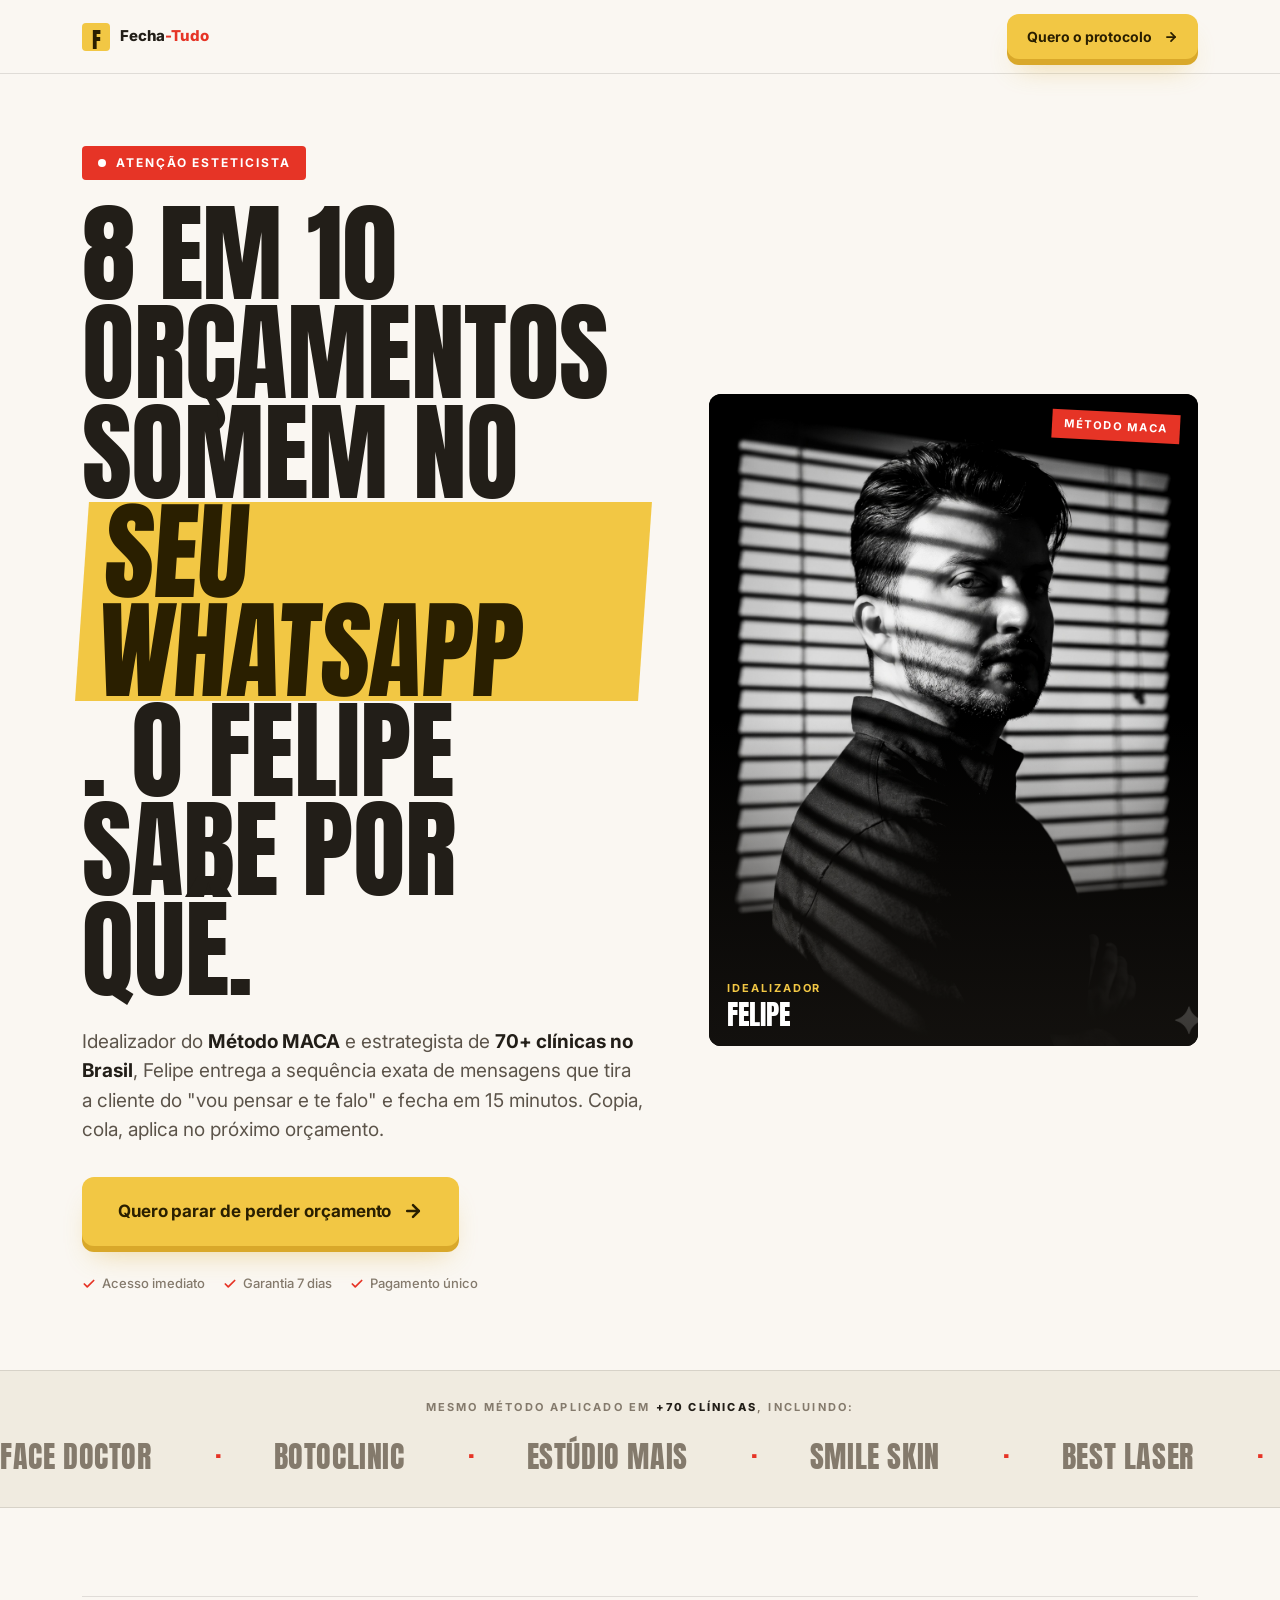
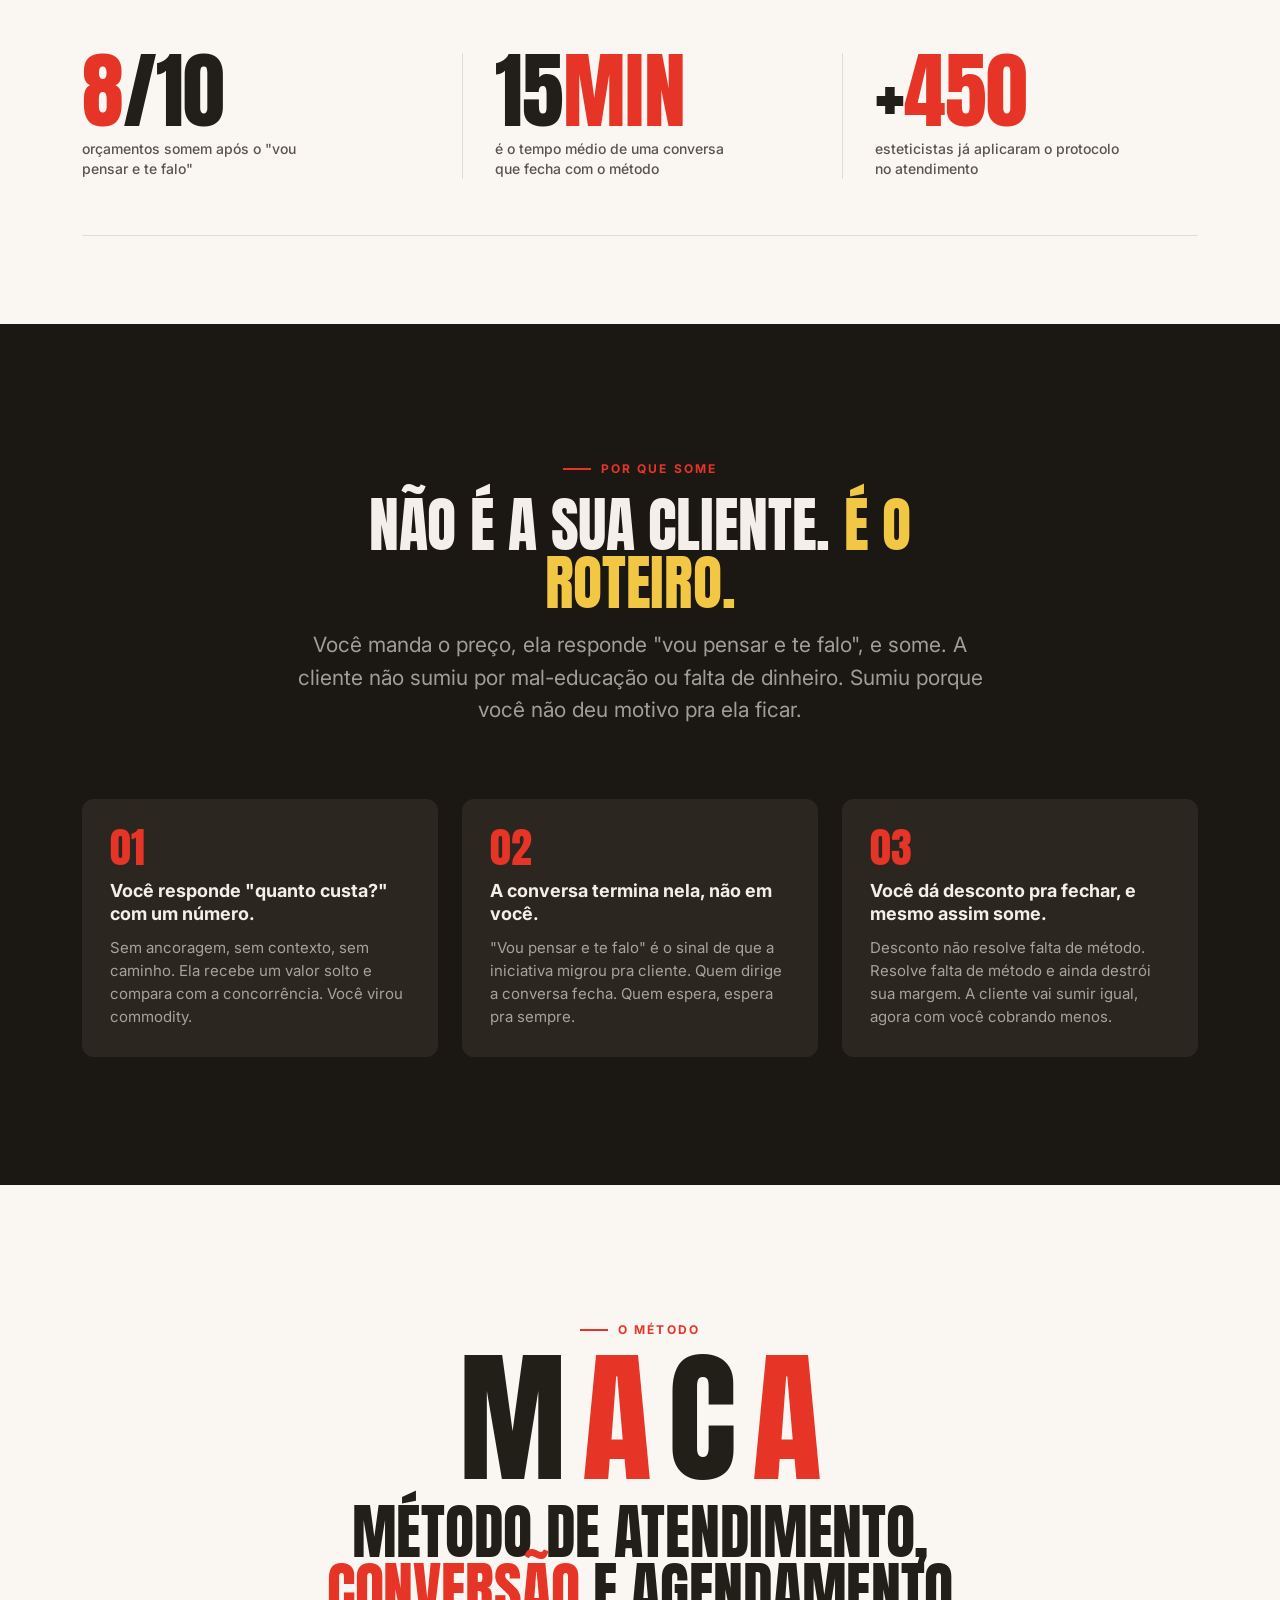
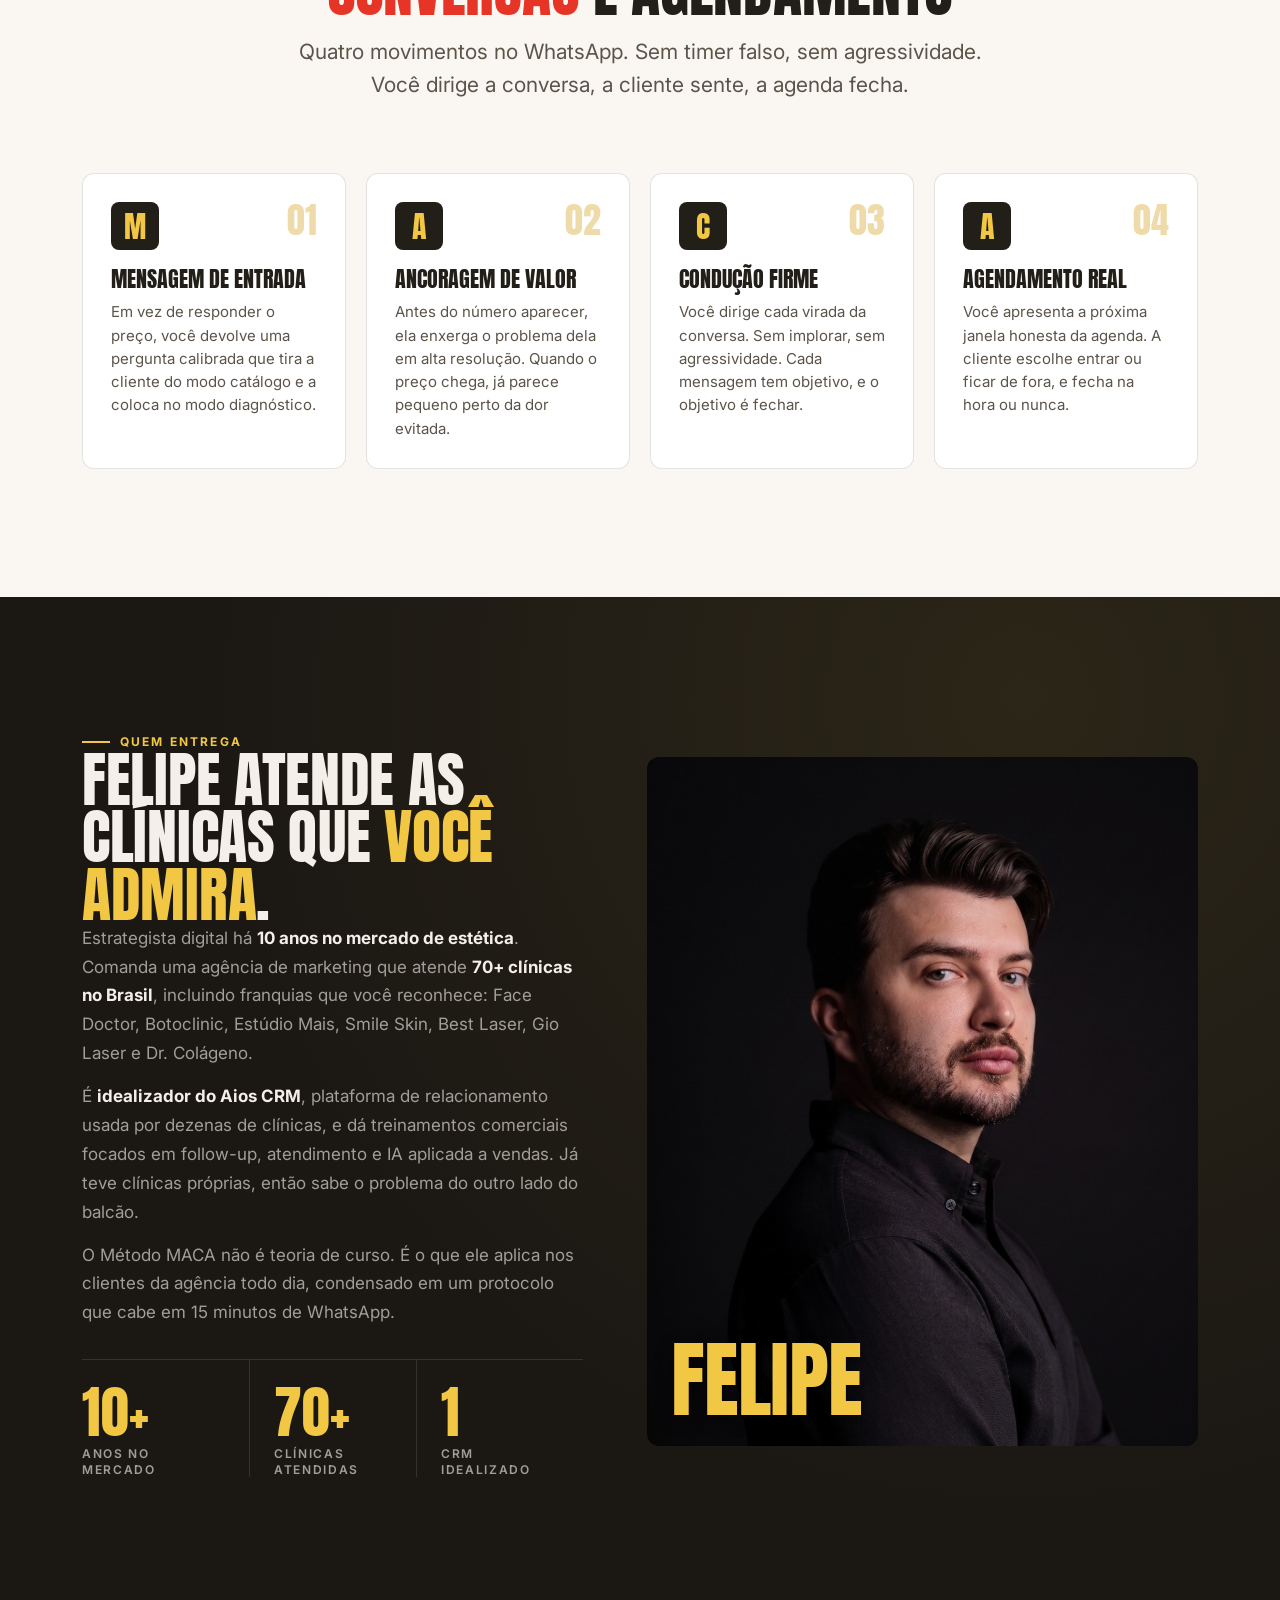
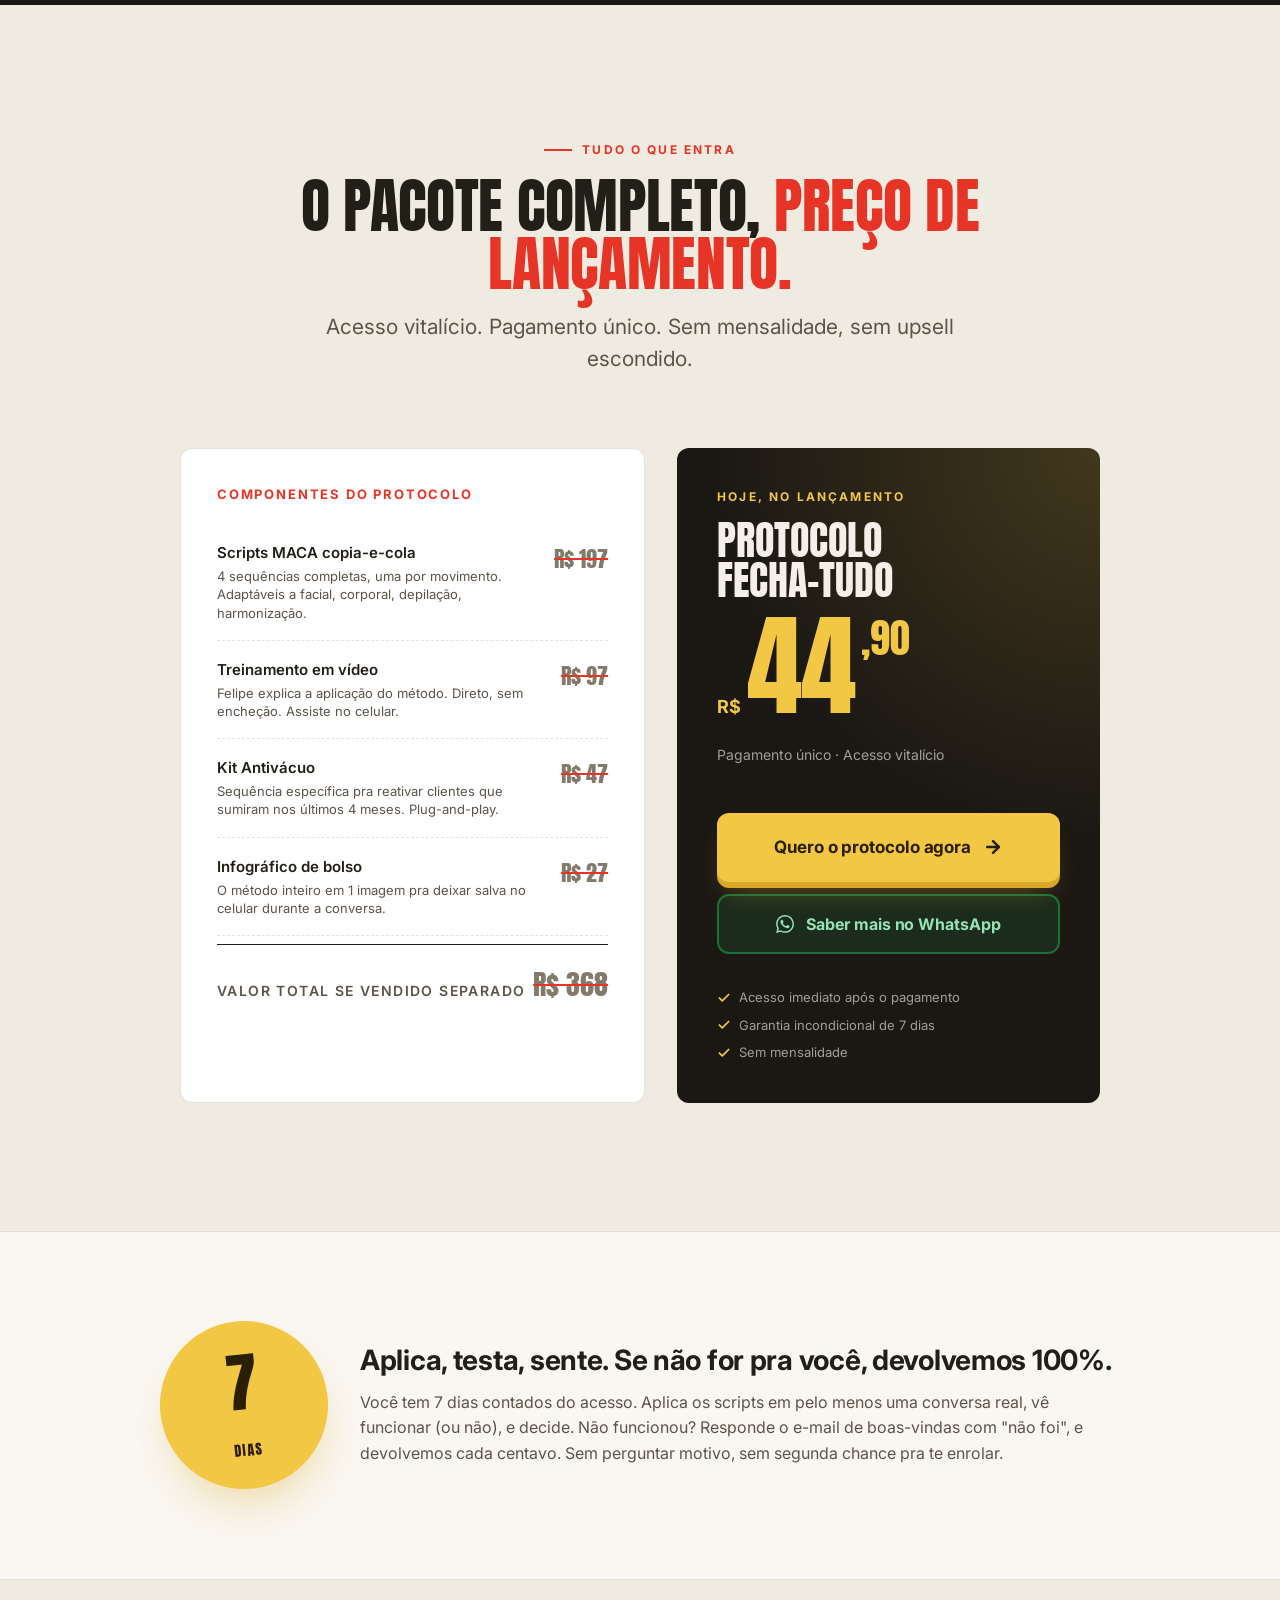
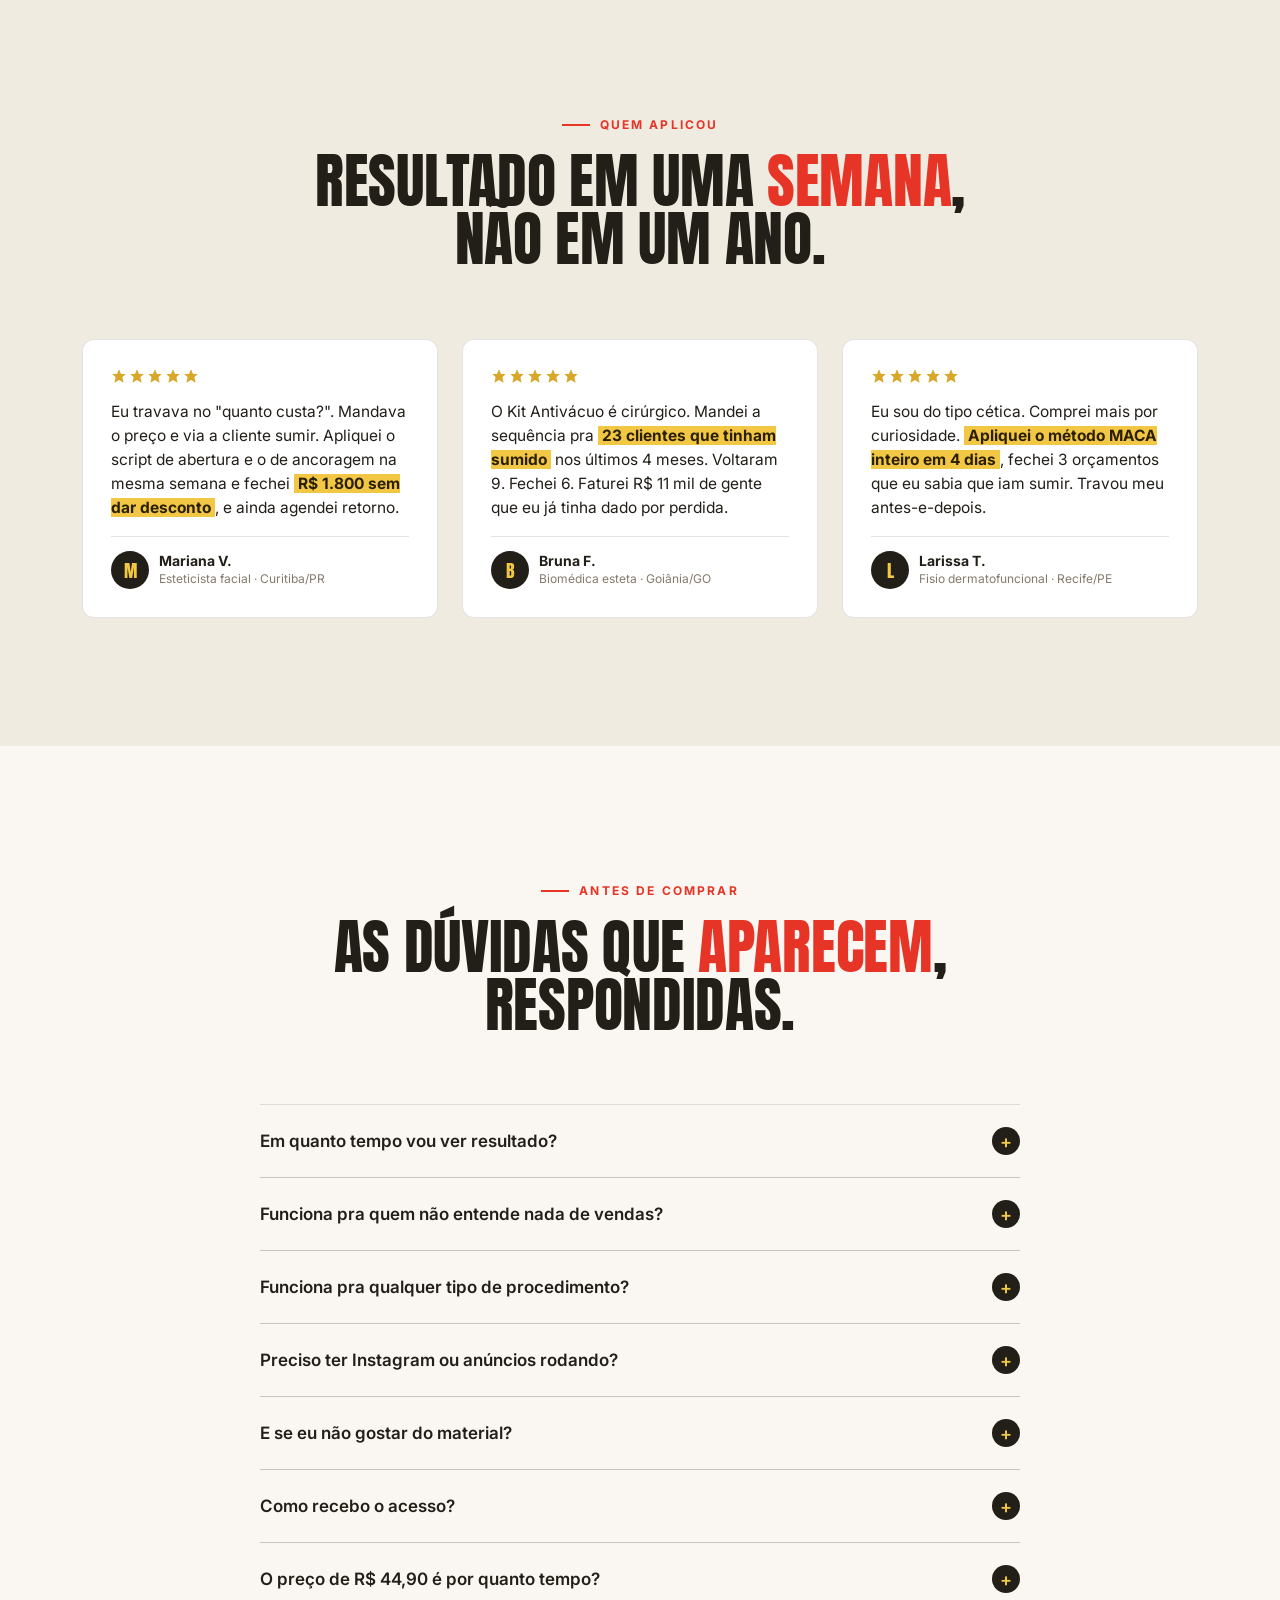
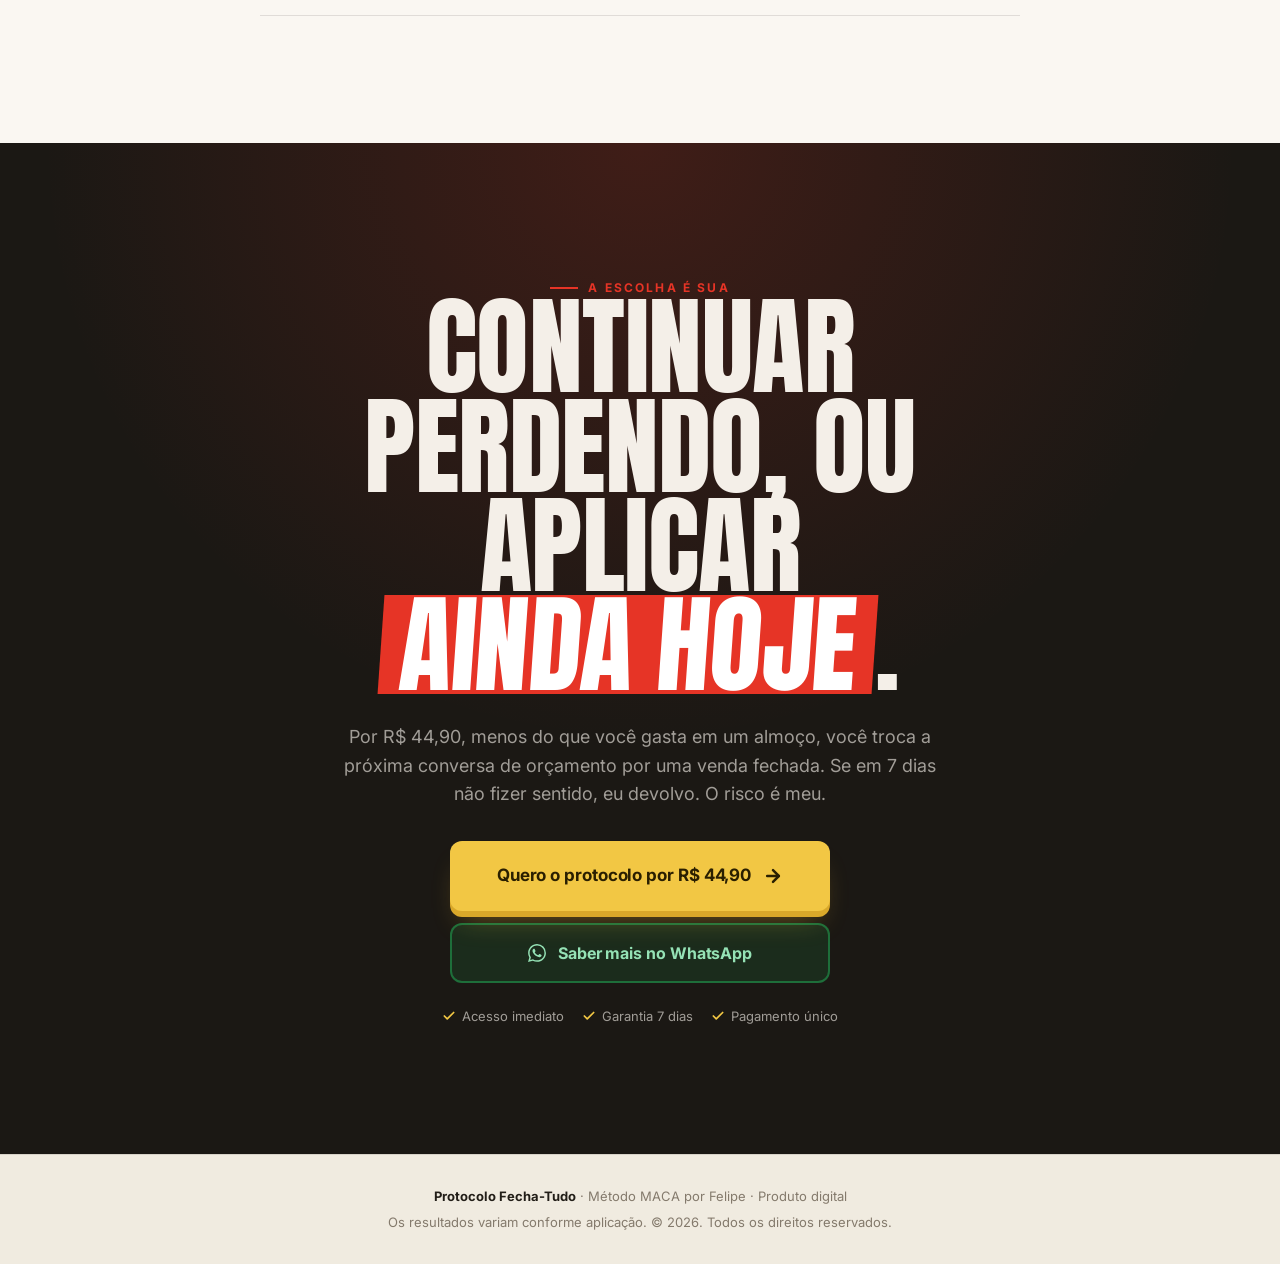
==== pagina1/index.html @ 82bb65a9 "Revert "feat: copy A1+B2 e rebranding refinador nas duas paginas" This reverts commit 95451ad16a04ca" ====
<!doctype html>
<html lang="pt-BR">
<head>
<meta charset="utf-8" />
<meta name="viewport" content="width=device-width, initial-scale=1, viewport-fit=cover" />
<meta name="theme-color" content="#1B1814" />
<title>Protocolo Fecha-Tudo, pare de perder 8 de cada 10 orçamentos no WhatsApp</title>
<meta name="description" content="O método MACA aplicado por Felipe em 70+ clínicas no Brasil. Script de 15 minutos para esteticistas que querem parar de perder orçamento no WhatsApp." />
<meta property="og:title" content="Protocolo Fecha-Tudo, método MACA pra esteticistas" />
<meta property="og:description" content="O script que 70+ clínicas já aplicam pra fechar orçamento no WhatsApp. Pagamento único." />
<meta property="og:type" content="product" />
<link rel="icon" href="data:image/svg+xml,%3Csvg xmlns='http://www.w3.org/2000/svg' viewBox='0 0 100 100'%3E%3Crect width='100' height='100' fill='%23F2C744'/%3E%3Ctext x='50' y='66' font-family='system-ui' font-size='62' font-weight='900' text-anchor='middle' fill='%23221E18'%3EF%3C/text%3E%3C/svg%3E" />

<link rel="preconnect" href="https://fonts.googleapis.com" />
<link rel="preconnect" href="https://fonts.gstatic.com" crossorigin />
<link rel="preload" as="style" href="https://fonts.googleapis.com/css2?family=Anton&family=Inter:wght@400;500;600;700;800&display=swap" />
<link rel="stylesheet" href="https://fonts.googleapis.com/css2?family=Anton&family=Inter:wght@400;500;600;700;800&display=swap" />

<style>
/* ============================================================
   PROTOCOLO FECHA-TUDO, PÁGINA A (Hotmart Cinematográfico)
   Light mode quente + amarelo CTA + alerta + dark blocks
   ============================================================ */

:root {
  --bg: #FAF7F2;
  --bg-alt: #F0EBE0;
  --ink: #221E18;
  --ink-soft: #5C544A;
  --ink-muted: #847A6C;
  --rule: rgba(34, 30, 24, 0.12);

  --alert: #E63426;
  --alert-deep: #A4231A;
  --alert-soft: #FBE5E1;

  --accent: #F2C744;
  --accent-deep: #D9A82A;
  --accent-ink: #2A1F00;

  --surface-dark: #1B1814;
  --surface-dark-soft: #2B2620;
  --surface-dark-ink: #F4EFE8;
  --surface-dark-mute: rgba(244, 239, 232, 0.62);

  --whatsapp: #128C7E;
  --whatsapp-bright: #25D366;

  --ease-out: cubic-bezier(0.23, 1, 0.32, 1);
  --ease-strong: cubic-bezier(0.77, 0, 0.175, 1);
  --ease-drawer: cubic-bezier(0.32, 0.72, 0, 1);

  --radius-sm: 6px;
  --radius-md: 12px;
  --radius-lg: 20px;

  --container: 1180px;
}

* { box-sizing: border-box; margin: 0; padding: 0; }
*::selection { background: var(--accent); color: var(--accent-ink); }

html { scroll-behavior: smooth; -webkit-text-size-adjust: 100%; }
body {
  background: var(--bg);
  color: var(--ink);
  font-family: 'Inter', system-ui, -apple-system, sans-serif;
  font-size: 17px;
  line-height: 1.5;
  font-weight: 400;
  -webkit-font-smoothing: antialiased;
  text-rendering: optimizeLegibility;
}

img, svg { display: block; max-width: 100%; }
a { color: inherit; text-decoration: none; }
button { font: inherit; color: inherit; cursor: pointer; }

:focus-visible {
  outline: 2px solid var(--accent-deep);
  outline-offset: 3px;
  border-radius: 2px;
}

.sr-only { position: absolute; width: 1px; height: 1px; padding: 0; margin: -1px; overflow: hidden; clip: rect(0,0,0,0); white-space: nowrap; border: 0; }
.skip-link { position: absolute; left: -9999px; top: 0; background: var(--accent); color: var(--accent-ink); padding: 12px 20px; z-index: 100; font-weight: 700; }
.skip-link:focus { left: 12px; top: 12px; }

.container {
  width: 100%;
  max-width: var(--container);
  margin-inline: auto;
  padding-inline: clamp(20px, 4vw, 32px);
}

/* ============== TYPOGRAPHY ============== */

.display, h1.hero__head {
  font-family: 'Anton', 'Bebas Neue', sans-serif;
  font-weight: 400;
  text-transform: uppercase;
  letter-spacing: -0.005em;
  line-height: 0.92;
  font-size: clamp(48px, 9vw, 108px);
}

.display em, h1.hero__head em {
  font-style: normal;
  background: var(--accent);
  color: var(--accent-ink);
  padding: 0 0.18em;
  display: inline-block;
  transform: skewX(-4deg);
}

.h2 {
  font-family: 'Anton', sans-serif;
  font-weight: 400;
  text-transform: uppercase;
  letter-spacing: -0.005em;
  line-height: 0.96;
  font-size: clamp(32px, 5.2vw, 60px);
}

.h2 em {
  font-style: normal;
  color: var(--alert);
}

.h3 {
  font-family: 'Inter', sans-serif;
  font-weight: 700;
  letter-spacing: -0.01em;
  line-height: 1.2;
  font-size: clamp(22px, 2.4vw, 28px);
}

.eyebrow {
  display: inline-flex;
  align-items: center;
  gap: 10px;
  font-family: 'Inter', sans-serif;
  font-weight: 700;
  font-size: 12px;
  letter-spacing: 0.18em;
  text-transform: uppercase;
  color: var(--alert);
}

.eyebrow::before {
  content: "";
  width: 28px;
  height: 2px;
  background: var(--alert);
}

.lede {
  font-size: clamp(17px, 2vw, 21px);
  line-height: 1.55;
  color: var(--ink-soft);
  max-width: 60ch;
}

/* ============== BUTTON SYSTEM ============== */

.btn {
  display: inline-flex;
  align-items: center;
  justify-content: center;
  gap: 12px;
  padding: 18px 28px;
  border-radius: var(--radius-md);
  font-family: 'Inter', sans-serif;
  font-weight: 700;
  font-size: 16px;
  letter-spacing: -0.005em;
  text-align: center;
  border: 0;
  cursor: pointer;
  transition: transform 200ms var(--ease-out), background 200ms var(--ease-out), box-shadow 200ms var(--ease-out), color 200ms var(--ease-out);
  position: relative;
  white-space: nowrap;
}

.btn--xl { padding: 22px 36px; font-size: 17px; }

.btn--primary {
  background: var(--accent);
  color: var(--accent-ink);
  box-shadow: 0 6px 0 0 var(--accent-deep), 0 18px 28px -12px rgba(217, 168, 42, 0.45);
}
.btn--primary:hover {
  background: #FFD555;
  transform: translateY(-2px);
  box-shadow: 0 8px 0 0 var(--accent-deep), 0 22px 32px -12px rgba(217, 168, 42, 0.55);
}
.btn--primary:active {
  transform: translateY(2px) scale(0.98);
  box-shadow: 0 2px 0 0 var(--accent-deep);
}

.btn--outline {
  background: transparent;
  color: var(--ink);
  box-shadow: inset 0 0 0 2px var(--ink);
}
.btn--outline:hover { background: var(--ink); color: var(--bg); }
.btn--outline:active { transform: scale(0.98); }

.btn--whatsapp {
  background: transparent;
  color: var(--whatsapp);
  box-shadow: inset 0 0 0 2px rgba(18, 140, 126, 0.4);
}
.btn--whatsapp:hover {
  background: var(--whatsapp-bright);
  color: #FFF;
  box-shadow: inset 0 0 0 2px var(--whatsapp-bright), 0 12px 24px -10px rgba(37, 211, 102, 0.5);
  transform: translateY(-2px);
}
.btn--whatsapp:active { transform: scale(0.98); }

.btn__arrow { transition: transform 200ms var(--ease-out); }
.btn:hover .btn__arrow { transform: translateX(4px); }

/* ============== TOPBAR ============== */

.topbar {
  position: sticky;
  top: 0;
  z-index: 50;
  background: rgba(250, 247, 242, 0.92);
  backdrop-filter: saturate(160%) blur(8px);
  -webkit-backdrop-filter: saturate(160%) blur(8px);
  border-bottom: 1px solid var(--rule);
}
.topbar__row {
  display: flex;
  align-items: center;
  justify-content: space-between;
  padding-block: 14px;
}
.brand {
  display: inline-flex;
  align-items: center;
  gap: 10px;
  font-family: 'Inter', sans-serif;
  font-weight: 800;
  font-size: 15px;
  letter-spacing: -0.01em;
  color: var(--ink);
}
.brand__mark {
  width: 28px;
  height: 28px;
  background: var(--accent);
  color: var(--accent-ink);
  font-family: 'Anton', sans-serif;
  font-weight: 400;
  display: grid;
  place-items: center;
  font-size: 22px;
  border-radius: 4px;
}
.brand em { font-style: normal; color: var(--alert); }

.topbar .btn { padding: 12px 20px; font-size: 14px; }

/* ============== HERO ============== */

.hero {
  padding-top: clamp(40px, 6vw, 72px);
  padding-bottom: clamp(48px, 6vw, 88px);
  position: relative;
  overflow: hidden;
}
.hero__alert {
  display: inline-flex;
  align-items: center;
  gap: 10px;
  background: var(--alert);
  color: #FFF;
  padding: 8px 16px;
  font-family: 'Inter', sans-serif;
  font-weight: 700;
  font-size: 12px;
  letter-spacing: 0.16em;
  text-transform: uppercase;
  border-radius: 4px;
  margin-bottom: 24px;
  animation: pulse-alert 2200ms var(--ease-out) infinite;
}
.hero__alert::before {
  content: "";
  width: 8px;
  height: 8px;
  background: #FFF;
  border-radius: 999px;
  animation: pulse-dot 1200ms ease-in-out infinite;
}
@keyframes pulse-alert {
  0%, 100% { box-shadow: 0 0 0 0 rgba(230, 52, 38, 0.4); }
  50% { box-shadow: 0 0 0 8px rgba(230, 52, 38, 0); }
}
@keyframes pulse-dot {
  0%, 100% { opacity: 1; }
  50% { opacity: 0.4; }
}

.hero__grid {
  display: grid;
  grid-template-columns: 1fr;
  gap: clamp(40px, 5vw, 64px);
  align-items: center;
}
@media (min-width: 940px) {
  .hero__grid { grid-template-columns: 1.15fr 1fr; }
}

.hero__head { margin-bottom: 28px; }
.hero__sub {
  font-size: clamp(17px, 1.6vw, 19px);
  line-height: 1.55;
  color: var(--ink-soft);
  max-width: 56ch;
  margin-bottom: 32px;
}
.hero__sub strong { color: var(--ink); font-weight: 700; }

.hero__cta-row {
  display: flex;
  flex-wrap: wrap;
  gap: 14px;
  align-items: center;
  margin-bottom: 28px;
}

.hero__assurances {
  display: flex;
  flex-wrap: wrap;
  gap: 18px;
  font-size: 13px;
  color: var(--ink-muted);
  font-weight: 500;
}
.hero__assurances span {
  display: inline-flex;
  align-items: center;
  gap: 6px;
}
.hero__assurances svg { color: var(--alert); }

/* Hero photo */
.hero__media {
  position: relative;
  aspect-ratio: 3 / 4;
  background: var(--surface-dark);
  border-radius: var(--radius-md);
  overflow: hidden;
  isolation: isolate;
}
.hero__photo {
  width: 100%;
  height: 100%;
  object-fit: cover;
  filter: contrast(1.05) brightness(0.95);
  transform: scale(1.02);
  transition: transform 800ms var(--ease-out);
}
.hero__media:hover .hero__photo { transform: scale(1.05); }
.hero__photo-overlay {
  position: absolute;
  inset: 0;
  background: linear-gradient(180deg, rgba(27, 24, 20, 0) 50%, rgba(27, 24, 20, 0.7) 100%);
  pointer-events: none;
}
.hero__photo-tag {
  position: absolute;
  bottom: 18px;
  left: 18px;
  right: 18px;
  display: flex;
  flex-direction: column;
  gap: 4px;
  z-index: 2;
}
.hero__photo-tag-name {
  font-family: 'Anton', sans-serif;
  text-transform: uppercase;
  font-size: clamp(22px, 3vw, 28px);
  color: #FFF;
  letter-spacing: -0.005em;
  line-height: 1;
}
.hero__photo-tag-role {
  font-family: 'Inter', sans-serif;
  font-weight: 700;
  font-size: 11px;
  letter-spacing: 0.18em;
  text-transform: uppercase;
  color: var(--accent);
}
.hero__photo-stamp {
  position: absolute;
  top: 18px;
  right: 18px;
  background: var(--alert);
  color: #FFF;
  padding: 6px 12px;
  font-family: 'Inter', sans-serif;
  font-weight: 700;
  font-size: 11px;
  letter-spacing: 0.16em;
  text-transform: uppercase;
  z-index: 2;
  transform: rotate(3deg);
  box-shadow: 0 8px 24px rgba(0, 0, 0, 0.35);
}

/* ============== LOGO BAR FRANQUIAS ============== */

.franchises {
  background: var(--bg-alt);
  border-block: 1px solid var(--rule);
  padding-block: 28px;
  overflow: hidden;
}
.franchises__head {
  text-align: center;
  font-family: 'Inter', sans-serif;
  font-weight: 700;
  font-size: 11px;
  letter-spacing: 0.2em;
  text-transform: uppercase;
  color: var(--ink-muted);
  margin-bottom: 18px;
}
.franchises__head strong { color: var(--ink); font-weight: 800; }
.franchises__track {
  display: flex;
  gap: clamp(28px, 4vw, 64px);
  align-items: center;
  white-space: nowrap;
  animation: marquee 32s linear infinite;
}
.franchises__track:hover { animation-play-state: paused; }
.franchises__item {
  font-family: 'Anton', 'Bebas Neue', sans-serif;
  font-weight: 400;
  font-size: clamp(20px, 2.6vw, 30px);
  letter-spacing: 0.02em;
  color: var(--ink-muted);
  text-transform: uppercase;
  display: inline-flex;
  align-items: center;
  gap: 12px;
  flex-shrink: 0;
}
.franchises__item::after {
  content: "·";
  color: var(--alert);
  font-size: 28px;
  margin-left: clamp(28px, 4vw, 64px);
}
.franchises__item:last-child::after { content: none; }
@keyframes marquee {
  from { transform: translateX(0); }
  to { transform: translateX(-50%); }
}

/* ============== STATS ============== */

.stats {
  padding-block: clamp(56px, 7vw, 88px);
}
.stats__row {
  display: grid;
  grid-template-columns: 1fr;
  gap: 24px;
  border-top: 1px solid var(--rule);
  border-bottom: 1px solid var(--rule);
  padding-block: clamp(40px, 5vw, 56px);
}
@media (min-width: 700px) {
  .stats__row { grid-template-columns: repeat(3, 1fr); }
  .stats__row > * + * { border-left: 1px solid var(--rule); padding-left: 32px; }
}
.stat__num {
  font-family: 'Anton', sans-serif;
  font-size: clamp(48px, 8vw, 84px);
  line-height: 0.9;
  color: var(--ink);
  letter-spacing: -0.01em;
  text-transform: uppercase;
  margin-bottom: 10px;
}
.stat__num em {
  font-style: normal;
  color: var(--alert);
}
.stat__lbl {
  font-size: 14px;
  color: var(--ink-soft);
  line-height: 1.45;
  max-width: 28ch;
  font-weight: 500;
}

/* ============== SECTION SHARED ============== */

.section { padding-block: clamp(72px, 10vw, 132px); position: relative; }
.section--alt { background: var(--bg-alt); }
.section--dark { background: var(--surface-dark); color: var(--surface-dark-ink); }
.section--dark .eyebrow { color: var(--accent); }
.section--dark .eyebrow::before { background: var(--accent); }

.section__head {
  max-width: 720px;
  margin-bottom: clamp(48px, 6vw, 72px);
}
.section__head--center { margin-inline: auto; text-align: center; }
.section__head--center .eyebrow { justify-content: center; }
.section__head--center .lede { margin-inline: auto; }

.section__head .eyebrow { margin-bottom: 18px; }
.section__head .h2 { margin-bottom: 18px; }

/* ============== PROBLEMA ============== */

.problema {
  background: var(--surface-dark);
  color: var(--surface-dark-ink);
}
.problema .h2 { color: var(--surface-dark-ink); }
.problema .h2 em { color: var(--accent); }
.problema .lede { color: var(--surface-dark-mute); max-width: 64ch; }
.problema .eyebrow { color: var(--alert); }

.problema__grid {
  display: grid;
  grid-template-columns: 1fr;
  gap: 24px;
  margin-top: clamp(40px, 5vw, 56px);
}
@media (min-width: 800px) {
  .problema__grid { grid-template-columns: repeat(3, 1fr); }
}
.problema__item {
  padding: 28px;
  background: var(--surface-dark-soft);
  border-radius: var(--radius-md);
  display: flex;
  flex-direction: column;
  gap: 10px;
}
.problema__item-num {
  font-family: 'Anton', sans-serif;
  font-size: 42px;
  line-height: 1;
  color: var(--alert);
}
.problema__item-head {
  font-weight: 700;
  font-size: 18px;
  color: var(--surface-dark-ink);
  line-height: 1.3;
}
.problema__item-body {
  font-size: 15px;
  line-height: 1.55;
  color: var(--surface-dark-mute);
}

/* ============== METODO MACA ============== */

.maca {
  background: var(--bg);
  position: relative;
}
.maca__letters {
  display: flex;
  justify-content: center;
  gap: clamp(8px, 1.5vw, 16px);
  margin-bottom: 24px;
}
.maca__letters span {
  font-family: 'Anton', sans-serif;
  font-size: clamp(64px, 12vw, 144px);
  line-height: 0.85;
  color: var(--ink);
  text-transform: uppercase;
  display: inline-block;
}
.maca__letters span:nth-child(2) { color: var(--alert); }
.maca__letters span:nth-child(4) { color: var(--alert); }

.maca__steps {
  display: grid;
  grid-template-columns: 1fr;
  gap: 20px;
  margin-top: clamp(48px, 6vw, 64px);
  counter-reset: maca;
}
@media (min-width: 700px) { .maca__steps { grid-template-columns: 1fr 1fr; } }
@media (min-width: 1000px) { .maca__steps { grid-template-columns: repeat(4, 1fr); } }

.maca__step {
  counter-increment: maca;
  background: #FFF;
  border: 1px solid var(--rule);
  padding: 28px;
  border-radius: var(--radius-md);
  position: relative;
  transition: transform 280ms var(--ease-out), border-color 280ms var(--ease-out), box-shadow 280ms var(--ease-out);
}
.maca__step:hover {
  transform: translateY(-4px);
  border-color: var(--ink);
  box-shadow: 0 24px 48px -24px rgba(34, 30, 24, 0.18);
}
.maca__step::before {
  content: "0" counter(maca);
  position: absolute;
  top: 28px;
  right: 28px;
  font-family: 'Anton', sans-serif;
  font-size: 36px;
  line-height: 1;
  color: var(--accent-deep);
  opacity: 0.4;
}
.maca__step-letter {
  display: inline-grid;
  place-items: center;
  width: 48px;
  height: 48px;
  background: var(--ink);
  color: var(--accent);
  font-family: 'Anton', sans-serif;
  font-size: 30px;
  text-transform: uppercase;
  border-radius: 8px;
  margin-bottom: 18px;
}
.maca__step-name {
  font-family: 'Anton', sans-serif;
  font-size: 22px;
  line-height: 1;
  text-transform: uppercase;
  color: var(--ink);
  margin-bottom: 10px;
}
.maca__step-body {
  font-size: 15px;
  line-height: 1.55;
  color: var(--ink-soft);
}

/* ============== AUTORIDADE FELIPE ============== */

.felipe {
  background: var(--surface-dark);
  color: var(--surface-dark-ink);
  position: relative;
  overflow: hidden;
}
.felipe::before {
  content: "";
  position: absolute;
  inset: 0;
  background: radial-gradient(circle at 80% 10%, rgba(242, 199, 68, 0.08) 0%, transparent 60%);
  pointer-events: none;
}
.felipe__grid {
  display: grid;
  grid-template-columns: 1fr;
  gap: clamp(40px, 5vw, 64px);
  align-items: center;
  position: relative;
}
@media (min-width: 940px) {
  .felipe__grid { grid-template-columns: 1fr 1.1fr; }
}
.felipe .h2 { color: var(--surface-dark-ink); }
.felipe .h2 em { color: var(--accent); }
.felipe .eyebrow { color: var(--accent); }
.felipe .eyebrow::before { background: var(--accent); }

.felipe__bio {
  font-size: 17px;
  line-height: 1.7;
  color: var(--surface-dark-mute);
  max-width: 56ch;
}
.felipe__bio strong { color: var(--surface-dark-ink); font-weight: 700; }
.felipe__bio + .felipe__bio { margin-top: 14px; }

.felipe__stats {
  display: grid;
  grid-template-columns: repeat(3, 1fr);
  gap: 0;
  margin-top: 32px;
  border-top: 1px solid rgba(244, 239, 232, 0.12);
}
.felipe__stat {
  padding: 24px 16px 0 0;
}
.felipe__stat + .felipe__stat { border-left: 1px solid rgba(244, 239, 232, 0.12); padding-left: 24px; }
.felipe__stat-num {
  font-family: 'Anton', sans-serif;
  font-size: clamp(36px, 5vw, 56px);
  line-height: 1;
  color: var(--accent);
  margin-bottom: 6px;
}
.felipe__stat-lbl {
  font-size: 12px;
  letter-spacing: 0.14em;
  text-transform: uppercase;
  color: var(--surface-dark-mute);
  font-weight: 600;
  line-height: 1.3;
}

.felipe__media {
  position: relative;
  aspect-ratio: 4 / 5;
  border-radius: var(--radius-md);
  overflow: hidden;
}
.felipe__media img {
  width: 100%;
  height: 100%;
  object-fit: cover;
  object-position: center 30%;
}
.felipe__media::after {
  content: "FELIPE";
  position: absolute;
  bottom: 24px;
  left: 24px;
  font-family: 'Anton', sans-serif;
  font-size: clamp(48px, 7vw, 84px);
  text-transform: uppercase;
  color: var(--accent);
  line-height: 1;
  letter-spacing: -0.01em;
  text-shadow: 0 4px 16px rgba(0,0,0,0.5);
}

/* ============== OFERTA STACK ============== */

.oferta { background: var(--bg-alt); }

.stack {
  display: grid;
  grid-template-columns: 1fr;
  gap: 32px;
  max-width: 920px;
  margin-inline: auto;
}
@media (min-width: 880px) { .stack { grid-template-columns: 1.1fr 1fr; align-items: stretch; } }

.stack__items {
  background: #FFF;
  border-radius: var(--radius-md);
  padding: clamp(24px, 3vw, 36px);
  border: 1px solid var(--rule);
}
.stack__items-head {
  font-family: 'Inter', sans-serif;
  font-weight: 700;
  font-size: 13px;
  letter-spacing: 0.14em;
  text-transform: uppercase;
  color: var(--alert);
  margin-bottom: 20px;
}
.stack__row {
  display: grid;
  grid-template-columns: 1fr auto;
  gap: 16px;
  padding-block: 18px;
  border-bottom: 1px dashed var(--rule);
}
.stack__row:last-of-type { border-bottom: 0; }
.stack__row-name {
  font-weight: 600;
  font-size: 15px;
  line-height: 1.4;
  color: var(--ink);
}
.stack__row-name span {
  display: block;
  font-size: 13px;
  color: var(--ink-soft);
  font-weight: 400;
  margin-top: 4px;
}
.stack__row-price {
  font-family: 'Anton', sans-serif;
  font-size: 22px;
  color: var(--ink-muted);
  text-decoration: line-through;
  text-decoration-color: var(--alert);
  text-decoration-thickness: 2px;
  align-self: start;
}
.stack__sum {
  display: flex;
  justify-content: space-between;
  align-items: baseline;
  padding-top: 18px;
  margin-top: 8px;
  border-top: 1px solid var(--ink);
  font-family: 'Inter', sans-serif;
}
.stack__sum-lbl { font-weight: 600; font-size: 14px; color: var(--ink-soft); text-transform: uppercase; letter-spacing: 0.1em; }
.stack__sum-val { font-family: 'Anton', sans-serif; font-size: 28px; color: var(--ink-muted); text-decoration: line-through; text-decoration-color: var(--alert); text-decoration-thickness: 2px; }

.stack__cta {
  background: var(--surface-dark);
  color: var(--surface-dark-ink);
  border-radius: var(--radius-md);
  padding: clamp(28px, 3.5vw, 40px);
  display: flex;
  flex-direction: column;
  justify-content: space-between;
  gap: 24px;
  position: relative;
  overflow: hidden;
}
.stack__cta::before {
  content: "";
  position: absolute;
  inset: 0;
  background: radial-gradient(circle at 100% 0%, rgba(242, 199, 68, 0.18) 0%, transparent 50%);
  pointer-events: none;
}
.stack__cta-head {
  position: relative;
  font-family: 'Inter', sans-serif;
  font-weight: 700;
  font-size: 12px;
  letter-spacing: 0.18em;
  text-transform: uppercase;
  color: var(--accent);
  margin-bottom: 14px;
}
.stack__cta-name {
  position: relative;
  font-family: 'Anton', sans-serif;
  font-size: clamp(28px, 3.6vw, 40px);
  line-height: 1;
  text-transform: uppercase;
  margin-bottom: 18px;
}
.stack__cta-price {
  position: relative;
  display: flex;
  align-items: baseline;
  gap: 6px;
  margin-bottom: 24px;
}
.stack__cta-price-currency { font-family: 'Inter', sans-serif; font-weight: 700; font-size: 18px; color: var(--accent); }
.stack__cta-price-num {
  font-family: 'Anton', sans-serif;
  font-size: clamp(72px, 10vw, 112px);
  line-height: 0.85;
  color: var(--accent);
  letter-spacing: -0.01em;
}
.stack__cta-price-cents { font-family: 'Anton', sans-serif; font-size: clamp(28px, 4vw, 40px); color: var(--accent); align-self: flex-start; line-height: 1; }
.stack__cta-pay { position: relative; font-size: 14px; color: var(--surface-dark-mute); margin-bottom: 24px; }
.stack__cta-buttons { position: relative; display: flex; flex-direction: column; gap: 12px; }
.stack__cta .btn--whatsapp {
  background: rgba(37, 211, 102, 0.1);
  color: #95E2B5;
  box-shadow: inset 0 0 0 2px rgba(37, 211, 102, 0.4);
}
.stack__cta .btn--whatsapp:hover {
  background: var(--whatsapp-bright);
  color: #FFF;
  box-shadow: inset 0 0 0 2px var(--whatsapp-bright), 0 12px 24px -10px rgba(37, 211, 102, 0.5);
}
.stack__cta-assurances {
  position: relative;
  display: flex;
  flex-direction: column;
  gap: 8px;
  font-size: 13px;
  color: var(--surface-dark-mute);
  margin-top: 10px;
}
.stack__cta-assurances span { display: inline-flex; align-items: center; gap: 8px; }
.stack__cta-assurances svg { color: var(--accent); }

/* ============== GARANTIA ============== */

.garantia {
  background: var(--bg);
  border-block: 1px solid var(--rule);
  padding-block: clamp(56px, 7vw, 96px);
}
.garantia__inner {
  display: grid;
  grid-template-columns: 1fr;
  gap: 32px;
  align-items: center;
  max-width: 960px;
  margin-inline: auto;
}
@media (min-width: 740px) { .garantia__inner { grid-template-columns: auto 1fr; } }
.garantia__seal {
  width: clamp(120px, 16vw, 168px);
  height: clamp(120px, 16vw, 168px);
  background: var(--accent);
  color: var(--accent-ink);
  border-radius: 999px;
  display: grid;
  place-items: center;
  text-align: center;
  font-family: 'Anton', sans-serif;
  text-transform: uppercase;
  line-height: 0.95;
  padding: 16px;
  position: relative;
  transform: rotate(-6deg);
  box-shadow: 0 24px 48px -16px rgba(217, 168, 42, 0.45);
}
.garantia__seal-num { font-size: clamp(44px, 6vw, 64px); }
.garantia__seal-lbl { font-size: 14px; letter-spacing: 0.1em; }
.garantia .h3 { margin-bottom: 12px; }
.garantia p { font-size: 16px; line-height: 1.6; color: var(--ink-soft); }

/* ============== DEPOIMENTOS ============== */

.depo { background: var(--bg-alt); }
.depo__grid {
  display: grid;
  grid-template-columns: 1fr;
  gap: 24px;
  margin-top: clamp(40px, 5vw, 56px);
}
@media (min-width: 800px) { .depo__grid { grid-template-columns: repeat(3, 1fr); } }
.depo__card {
  background: #FFF;
  padding: 28px;
  border-radius: var(--radius-md);
  border: 1px solid var(--rule);
  display: flex;
  flex-direction: column;
  gap: 16px;
}
.depo__stars {
  display: flex;
  gap: 2px;
  color: var(--accent-deep);
}
.depo__text {
  font-size: 15.5px;
  line-height: 1.55;
  color: var(--ink);
  flex: 1;
}
.depo__text strong { background: var(--accent); color: var(--accent-ink); padding: 0 4px; font-weight: 700; }
.depo__sig {
  display: flex;
  align-items: center;
  gap: 10px;
  padding-top: 14px;
  border-top: 1px solid var(--rule);
}
.depo__sig-avatar {
  width: 38px;
  height: 38px;
  background: var(--ink);
  color: var(--accent);
  border-radius: 999px;
  display: grid;
  place-items: center;
  font-family: 'Anton', sans-serif;
  font-size: 18px;
}
.depo__sig-name { font-weight: 700; font-size: 14px; color: var(--ink); line-height: 1.2; }
.depo__sig-role { font-size: 12px; color: var(--ink-muted); }

/* ============== FAQ ============== */

.faq__list {
  max-width: 760px;
  margin-inline: auto;
  margin-top: clamp(40px, 5vw, 56px);
}
.faq__item {
  border-block: 1px solid var(--rule);
  margin-block: -1px;
}
.faq__q {
  width: 100%;
  display: flex;
  justify-content: space-between;
  align-items: center;
  gap: 16px;
  background: transparent;
  border: 0;
  padding: 22px 0;
  text-align: left;
  font-family: 'Inter', sans-serif;
  font-weight: 600;
  font-size: 17px;
  color: var(--ink);
}
.faq__q:hover { color: var(--alert); }
.faq__sign {
  flex-shrink: 0;
  width: 28px;
  height: 28px;
  background: var(--ink);
  color: var(--accent);
  border-radius: 999px;
  display: grid;
  place-items: center;
  font-size: 18px;
  transition: transform 240ms var(--ease-out), background 240ms var(--ease-out);
}
.faq__item[open] .faq__sign { transform: rotate(45deg); background: var(--alert); color: #FFF; }
.faq__a {
  padding: 0 0 22px 0;
  font-size: 16px;
  line-height: 1.6;
  color: var(--ink-soft);
  max-width: 60ch;
}

/* ============== FECHAMENTO ============== */

.fechamento {
  background: var(--surface-dark);
  color: var(--surface-dark-ink);
  text-align: center;
  position: relative;
  overflow: hidden;
}
.fechamento::before {
  content: "";
  position: absolute;
  inset: 0;
  background: radial-gradient(circle at 50% 0%, rgba(230, 52, 38, 0.18) 0%, transparent 50%);
  pointer-events: none;
}
.fechamento__inner {
  position: relative;
  max-width: 760px;
  margin-inline: auto;
}
.fechamento .display { color: var(--surface-dark-ink); margin-bottom: 28px; }
.fechamento .display em { background: var(--alert); color: #FFF; }
.fechamento__sub {
  font-size: clamp(16px, 1.6vw, 18px);
  line-height: 1.6;
  color: var(--surface-dark-mute);
  max-width: 56ch;
  margin: 0 auto 32px;
}
.fechamento__buttons {
  display: flex;
  flex-direction: column;
  gap: 12px;
  align-items: stretch;
  max-width: 380px;
  margin-inline: auto;
}
.fechamento .btn--whatsapp {
  background: rgba(37, 211, 102, 0.1);
  color: #95E2B5;
  box-shadow: inset 0 0 0 2px rgba(37, 211, 102, 0.4);
}
.fechamento .btn--whatsapp:hover { background: var(--whatsapp-bright); color: #FFF; }
.fechamento__assurances {
  margin-top: 24px;
  font-size: 13px;
  color: var(--surface-dark-mute);
  display: flex;
  flex-wrap: wrap;
  gap: 18px;
  justify-content: center;
}
.fechamento__assurances svg { color: var(--accent); }
.fechamento__assurances span { display: inline-flex; align-items: center; gap: 6px; }

/* ============== STICKY CTA MOBILE ============== */

.sticky-cta {
  position: fixed;
  bottom: 0;
  left: 0;
  right: 0;
  z-index: 60;
  background: var(--ink);
  color: var(--bg);
  padding: 12px clamp(16px, 4vw, 24px);
  display: flex;
  align-items: center;
  justify-content: space-between;
  gap: 14px;
  border-top: 3px solid var(--accent);
  transform: translateY(100%);
  transition: transform 320ms var(--ease-out);
}
.sticky-cta.is-visible { transform: translateY(0); }
.sticky-cta__txt {
  font-size: 13px;
  line-height: 1.3;
  color: var(--surface-dark-mute);
  flex: 1;
}
.sticky-cta__txt strong {
  display: block;
  color: var(--accent);
  font-family: 'Anton', sans-serif;
  font-size: 18px;
  text-transform: uppercase;
  margin-bottom: 2px;
}
.sticky-cta .btn { padding: 12px 20px; font-size: 14px; }
@media (min-width: 880px) { .sticky-cta { display: none; } }

/* ============== FOOTER ============== */

.footer {
  background: var(--bg-alt);
  border-top: 1px solid var(--rule);
  padding-block: 32px;
  font-size: 13px;
  color: var(--ink-muted);
  text-align: center;
  padding-bottom: 96px;
}
@media (min-width: 880px) { .footer { padding-bottom: 32px; } }
.footer strong { color: var(--ink); }
.footer a:hover { color: var(--alert); }

/* ============== REVEAL ANIMATIONS ============== */

.reveal {
  opacity: 0;
  transform: translateY(16px);
  transition: opacity 600ms var(--ease-out), transform 600ms var(--ease-out);
}
.reveal.is-visible { opacity: 1; transform: translateY(0); }

/* ============== REDUCED MOTION ============== */

@media (prefers-reduced-motion: reduce) {
  *, *::before, *::after {
    animation-duration: 0.01ms !important;
    animation-iteration-count: 1 !important;
    transition-duration: 0.01ms !important;
    scroll-behavior: auto !important;
  }
  .franchises__track { animation: none; }
  .reveal { opacity: 1; transform: none; }
  .hero__alert { animation: none; }
}

</style>
</head>
<body>

<a href="#oferta" class="skip-link">Pular para a oferta</a>

<header class="topbar" role="banner">
  <div class="container topbar__row">
    <a href="#topo" class="brand" aria-label="Protocolo Fecha-Tudo, ir ao topo">
      <span class="brand__mark" aria-hidden="true">F</span>
      <span>Fecha<em>-Tudo</em></span>
    </a>
    <a href="#oferta"
       class="btn btn--primary"
       data-event="cta_click"
       data-position="topbar"
       aria-label="Quero o protocolo agora">
      Quero o protocolo
      <svg class="btn__arrow" width="14" height="14" viewBox="0 0 24 24" fill="none" stroke="currentColor" stroke-width="3" stroke-linecap="round" stroke-linejoin="round" aria-hidden="true"><line x1="5" y1="12" x2="19" y2="12"/><polyline points="12 5 19 12 12 19"/></svg>
    </a>
  </div>
</header>

<a id="topo" tabindex="-1"></a>

<!-- ============== HERO ============== -->
<section class="hero" aria-labelledby="hero-title">
  <div class="container">
    <div class="hero__grid">
      <div>
        <span class="hero__alert" aria-label="Alerta para esteticistas">Atenção esteticista</span>
        <h1 id="hero-title" class="hero__head">
          8 em 10 orçamentos somem no <em>seu WhatsApp</em>. O Felipe sabe por quê.
        </h1>
        <p class="hero__sub">
          Idealizador do <strong>Método MACA</strong> e estrategista de <strong>70+ clínicas no Brasil</strong>, Felipe entrega a sequência exata de mensagens que tira a cliente do "vou pensar e te falo" e fecha em 15 minutos. Copia, cola, aplica no próximo orçamento.
        </p>
        <div class="hero__cta-row">
          <a href="#oferta"
             class="btn btn--primary btn--xl"
             data-event="cta_click"
             data-position="hero"
             aria-label="Quero parar de perder orçamento">
            Quero parar de perder orçamento
            <svg class="btn__arrow" width="20" height="20" viewBox="0 0 24 24" fill="none" stroke="currentColor" stroke-width="3" stroke-linecap="round" stroke-linejoin="round" aria-hidden="true"><line x1="5" y1="12" x2="19" y2="12"/><polyline points="12 5 19 12 12 19"/></svg>
          </a>
        </div>
        <div class="hero__assurances">
          <span><svg viewBox="0 0 24 24" width="14" height="14" fill="none" stroke="currentColor" stroke-width="3" stroke-linecap="round" stroke-linejoin="round" aria-hidden="true"><polyline points="20 6 9 17 4 12"/></svg> Acesso imediato</span>
          <span><svg viewBox="0 0 24 24" width="14" height="14" fill="none" stroke="currentColor" stroke-width="3" stroke-linecap="round" stroke-linejoin="round" aria-hidden="true"><polyline points="20 6 9 17 4 12"/></svg> Garantia 7 dias</span>
          <span><svg viewBox="0 0 24 24" width="14" height="14" fill="none" stroke="currentColor" stroke-width="3" stroke-linecap="round" stroke-linejoin="round" aria-hidden="true"><polyline points="20 6 9 17 4 12"/></svg> Pagamento único</span>
        </div>
      </div>

      <div class="hero__media">
        <img src="../assets/felipe-noir.jpg" alt="Felipe, idealizador do Método MACA, retrato em preto e branco" class="hero__photo" loading="eager" fetchpriority="high" />
        <div class="hero__photo-overlay" aria-hidden="true"></div>
        <span class="hero__photo-stamp" aria-hidden="true">Método MACA</span>
        <div class="hero__photo-tag">
          <span class="hero__photo-tag-role">Idealizador</span>
          <span class="hero__photo-tag-name">Felipe</span>
        </div>
      </div>
    </div>
  </div>
</section>

<!-- ============== LOGO BAR FRANQUIAS ============== -->
<section class="franchises" aria-label="Clínicas atendidas por Felipe">
  <div class="container">
    <p class="franchises__head">Mesmo método aplicado em <strong>+70 clínicas</strong>, incluindo:</p>
  </div>
  <div class="franchises__track" role="list" aria-hidden="true">
    <span class="franchises__item" role="listitem">Face Doctor</span>
    <span class="franchises__item" role="listitem">Botoclinic</span>
    <span class="franchises__item" role="listitem">Estúdio Mais</span>
    <span class="franchises__item" role="listitem">Smile Skin</span>
    <span class="franchises__item" role="listitem">Best Laser</span>
    <span class="franchises__item" role="listitem">Gio Laser</span>
    <span class="franchises__item" role="listitem">Dr. Colágeno</span>
    <span class="franchises__item" role="listitem">Face Doctor</span>
    <span class="franchises__item" role="listitem">Botoclinic</span>
    <span class="franchises__item" role="listitem">Estúdio Mais</span>
    <span class="franchises__item" role="listitem">Smile Skin</span>
    <span class="franchises__item" role="listitem">Best Laser</span>
    <span class="franchises__item" role="listitem">Gio Laser</span>
    <span class="franchises__item" role="listitem">Dr. Colágeno</span>
  </div>
</section>

<!-- ============== STATS ============== -->
<section class="stats" aria-label="Indicadores do método">
  <div class="container">
    <div class="stats__row">
      <div>
        <div class="stat__num"><em>8</em>/10</div>
        <div class="stat__lbl">orçamentos somem após o "vou pensar e te falo"</div>
      </div>
      <div>
        <div class="stat__num">15<em>min</em></div>
        <div class="stat__lbl">é o tempo médio de uma conversa que fecha com o método</div>
      </div>
      <div>
        <div class="stat__num">+<em>450</em></div>
        <div class="stat__lbl">esteticistas já aplicaram o protocolo no atendimento</div>
      </div>
    </div>
  </div>
</section>

<!-- ============== PROBLEMA ============== -->
<section class="section problema" aria-labelledby="problema-title">
  <div class="container">
    <div class="section__head section__head--center reveal">
      <span class="eyebrow">Por que some</span>
      <h2 id="problema-title" class="h2">Não é a sua cliente. <em>É o roteiro.</em></h2>
      <p class="lede">Você manda o preço, ela responde "vou pensar e te falo", e some. A cliente não sumiu por mal-educação ou falta de dinheiro. Sumiu porque você não deu motivo pra ela ficar.</p>
    </div>

    <div class="problema__grid reveal">
      <div class="problema__item">
        <div class="problema__item-num">01</div>
        <div class="problema__item-head">Você responde "quanto custa?" com um número.</div>
        <p class="problema__item-body">Sem ancoragem, sem contexto, sem caminho. Ela recebe um valor solto e compara com a concorrência. Você virou commodity.</p>
      </div>
      <div class="problema__item">
        <div class="problema__item-num">02</div>
        <div class="problema__item-head">A conversa termina nela, não em você.</div>
        <p class="problema__item-body">"Vou pensar e te falo" é o sinal de que a iniciativa migrou pra cliente. Quem dirige a conversa fecha. Quem espera, espera pra sempre.</p>
      </div>
      <div class="problema__item">
        <div class="problema__item-num">03</div>
        <div class="problema__item-head">Você dá desconto pra fechar, e mesmo assim some.</div>
        <p class="problema__item-body">Desconto não resolve falta de método. Resolve falta de método e ainda destrói sua margem. A cliente vai sumir igual, agora com você cobrando menos.</p>
      </div>
    </div>
  </div>
</section>

<!-- ============== METODO MACA ============== -->
<section class="section maca" id="metodo" aria-labelledby="maca-title">
  <div class="container">
    <div class="section__head section__head--center reveal">
      <span class="eyebrow">O método</span>
      <div class="maca__letters" aria-hidden="true"><span>M</span><span>A</span><span>C</span><span>A</span></div>
      <h2 id="maca-title" class="h2">Método de Atendimento, <em>Conversão</em> e Agendamento</h2>
      <p class="lede" style="margin: 18px auto 0;">Quatro movimentos no WhatsApp. Sem timer falso, sem agressividade. Você dirige a conversa, a cliente sente, a agenda fecha.</p>
    </div>

    <div class="maca__steps reveal">
      <article class="maca__step">
        <div class="maca__step-letter" aria-hidden="true">M</div>
        <div class="maca__step-name">Mensagem de entrada</div>
        <p class="maca__step-body">Em vez de responder o preço, você devolve uma pergunta calibrada que tira a cliente do modo catálogo e a coloca no modo diagnóstico.</p>
      </article>

      <article class="maca__step">
        <div class="maca__step-letter" aria-hidden="true">A</div>
        <div class="maca__step-name">Ancoragem de valor</div>
        <p class="maca__step-body">Antes do número aparecer, ela enxerga o problema dela em alta resolução. Quando o preço chega, já parece pequeno perto da dor evitada.</p>
      </article>

      <article class="maca__step">
        <div class="maca__step-letter" aria-hidden="true">C</div>
        <div class="maca__step-name">Condução firme</div>
        <p class="maca__step-body">Você dirige cada virada da conversa. Sem implorar, sem agressividade. Cada mensagem tem objetivo, e o objetivo é fechar.</p>
      </article>

      <article class="maca__step">
        <div class="maca__step-letter" aria-hidden="true">A</div>
        <div class="maca__step-name">Agendamento real</div>
        <p class="maca__step-body">Você apresenta a próxima janela honesta da agenda. A cliente escolhe entrar ou ficar de fora, e fecha na hora ou nunca.</p>
      </article>
    </div>
  </div>
</section>

<!-- ============== FELIPE AUTORIDADE ============== -->
<section class="section felipe" aria-labelledby="felipe-title">
  <div class="container">
    <div class="felipe__grid">
      <div class="reveal">
        <span class="eyebrow">Quem entrega</span>
        <h2 id="felipe-title" class="h2">Felipe atende as clínicas que <em>você admira</em>.</h2>
        <p class="felipe__bio">Estrategista digital há <strong>10 anos no mercado de estética</strong>. Comanda uma agência de marketing que atende <strong>70+ clínicas no Brasil</strong>, incluindo franquias que você reconhece: Face Doctor, Botoclinic, Estúdio Mais, Smile Skin, Best Laser, Gio Laser e Dr. Colágeno.</p>
        <p class="felipe__bio">É <strong>idealizador do Aios CRM</strong>, plataforma de relacionamento usada por dezenas de clínicas, e dá treinamentos comerciais focados em follow-up, atendimento e IA aplicada a vendas. Já teve clínicas próprias, então sabe o problema do outro lado do balcão.</p>
        <p class="felipe__bio">O Método MACA não é teoria de curso. É o que ele aplica nos clientes da agência todo dia, condensado em um protocolo que cabe em 15 minutos de WhatsApp.</p>

        <div class="felipe__stats">
          <div class="felipe__stat">
            <div class="felipe__stat-num">10+</div>
            <div class="felipe__stat-lbl">Anos no<br>mercado</div>
          </div>
          <div class="felipe__stat">
            <div class="felipe__stat-num">70+</div>
            <div class="felipe__stat-lbl">Clínicas<br>atendidas</div>
          </div>
          <div class="felipe__stat">
            <div class="felipe__stat-num">1</div>
            <div class="felipe__stat-lbl">CRM<br>idealizado</div>
          </div>
        </div>
      </div>

      <div class="felipe__media reveal">
        <img src="../assets/felipe-studio.jpg" alt="Felipe, retrato em estúdio" loading="lazy" />
      </div>
    </div>
  </div>
</section>

<!-- ============== OFERTA ============== -->
<section class="section oferta" id="oferta" aria-labelledby="oferta-title">
  <div class="container">
    <div class="section__head section__head--center reveal">
      <span class="eyebrow">Tudo o que entra</span>
      <h2 id="oferta-title" class="h2">O pacote completo, <em>preço de lançamento.</em></h2>
      <p class="lede" style="margin-inline:auto;">Acesso vitalício. Pagamento único. Sem mensalidade, sem upsell escondido.</p>
    </div>

    <div class="stack reveal">
      <div class="stack__items">
        <div class="stack__items-head">Componentes do protocolo</div>

        <div class="stack__row">
          <div class="stack__row-name">Scripts MACA copia-e-cola
            <span>4 sequências completas, uma por movimento. Adaptáveis a facial, corporal, depilação, harmonização.</span></div>
          <div class="stack__row-price">R$ 197</div>
        </div>

        <div class="stack__row">
          <div class="stack__row-name">Treinamento em vídeo
            <span>Felipe explica a aplicação do método. Direto, sem encheção. Assiste no celular.</span></div>
          <div class="stack__row-price">R$ 97</div>
        </div>

        <div class="stack__row">
          <div class="stack__row-name">Kit Antivácuo
            <span>Sequência específica pra reativar clientes que sumiram nos últimos 4 meses. Plug-and-play.</span></div>
          <div class="stack__row-price">R$ 47</div>
        </div>

        <div class="stack__row">
          <div class="stack__row-name">Infográfico de bolso
            <span>O método inteiro em 1 imagem pra deixar salva no celular durante a conversa.</span></div>
          <div class="stack__row-price">R$ 27</div>
        </div>

        <div class="stack__sum">
          <span class="stack__sum-lbl">Valor total se vendido separado</span>
          <span class="stack__sum-val">R$ 368</span>
        </div>
      </div>

      <div class="stack__cta">
        <div>
          <div class="stack__cta-head">Hoje, no lançamento</div>
          <div class="stack__cta-name">Protocolo<br>Fecha-Tudo</div>
          <div class="stack__cta-price" aria-label="R$ 44,90">
            <span class="stack__cta-price-currency">R$</span>
            <span class="stack__cta-price-num">44</span>
            <span class="stack__cta-price-cents">,90</span>
          </div>
          <div class="stack__cta-pay">Pagamento único · Acesso vitalício</div>
        </div>

        <div class="stack__cta-buttons">
          <a href="https://checkout.ticto.app/OCC46FBCB"
             class="btn btn--primary btn--xl"
             data-event="cta_click"
             data-position="oferta"
             aria-label="Quero o protocolo agora por R$ 44,90">
            Quero o protocolo agora
            <svg class="btn__arrow" width="20" height="20" viewBox="0 0 24 24" fill="none" stroke="currentColor" stroke-width="3" stroke-linecap="round" stroke-linejoin="round" aria-hidden="true"><line x1="5" y1="12" x2="19" y2="12"/><polyline points="12 5 19 12 12 19"/></svg>
          </a>
          <a href="https://wa.me/5515981730591?text=Ol%C3%A1%2C%20quero%20saber%20mais%20sobre%20o%20Protocolo%20Fecha-Tudo"
             class="btn btn--whatsapp"
             target="_blank" rel="noopener noreferrer"
             data-event="whatsapp_click"
             data-position="oferta"
             aria-label="Saber mais sobre o Protocolo Fecha-Tudo no WhatsApp">
            <svg width="18" height="18" viewBox="0 0 24 24" fill="currentColor" aria-hidden="true"><path d="M.057 24l1.687-6.163a11.867 11.867 0 01-1.587-5.946C.16 5.335 5.495 0 12.05 0a11.817 11.817 0 018.413 3.488 11.824 11.824 0 013.48 8.414c-.003 6.557-5.338 11.892-11.893 11.892a11.9 11.9 0 01-5.688-1.448L.057 24zm6.597-3.807c1.676.995 3.276 1.591 5.392 1.592 5.448 0 9.886-4.434 9.889-9.885.002-5.462-4.415-9.89-9.881-9.892-5.452 0-9.887 4.434-9.889 9.884-.001 2.225.651 3.891 1.746 5.634l-.999 3.648 3.742-.981zm11.387-5.464c-.074-.124-.272-.198-.57-.347-.297-.149-1.758-.868-2.031-.967-.272-.099-.47-.149-.669.149-.198.297-.768.967-.941 1.165-.173.198-.347.223-.644.074-.297-.149-1.255-.462-2.39-1.475-.883-.788-1.48-1.761-1.653-2.059-.173-.297-.018-.458.13-.606.134-.133.297-.347.446-.521.151-.172.2-.296.3-.495.099-.198.05-.372-.025-.521-.075-.148-.669-1.611-.916-2.206-.242-.579-.487-.501-.669-.51l-.57-.01c-.198 0-.52.074-.792.372s-1.04 1.016-1.04 2.479 1.065 2.876 1.213 3.074c.149.198 2.095 3.2 5.076 4.487.709.306 1.263.489 1.694.626.712.226 1.36.194 1.872.118.571-.085 1.758-.719 2.006-1.413.248-.694.248-1.289.173-1.413z"/></svg>
            Saber mais no WhatsApp
          </a>
        </div>

        <div class="stack__cta-assurances">
          <span><svg viewBox="0 0 24 24" width="14" height="14" fill="none" stroke="currentColor" stroke-width="3" stroke-linecap="round" stroke-linejoin="round" aria-hidden="true"><polyline points="20 6 9 17 4 12"/></svg> Acesso imediato após o pagamento</span>
          <span><svg viewBox="0 0 24 24" width="14" height="14" fill="none" stroke="currentColor" stroke-width="3" stroke-linecap="round" stroke-linejoin="round" aria-hidden="true"><polyline points="20 6 9 17 4 12"/></svg> Garantia incondicional de 7 dias</span>
          <span><svg viewBox="0 0 24 24" width="14" height="14" fill="none" stroke="currentColor" stroke-width="3" stroke-linecap="round" stroke-linejoin="round" aria-hidden="true"><polyline points="20 6 9 17 4 12"/></svg> Sem mensalidade</span>
        </div>
      </div>
    </div>
  </div>
</section>

<!-- ============== GARANTIA ============== -->
<section class="garantia" aria-labelledby="garantia-title">
  <div class="container">
    <div class="garantia__inner reveal">
      <div class="garantia__seal" aria-hidden="true">
        <div class="garantia__seal-num">7</div>
        <div class="garantia__seal-lbl">Dias</div>
      </div>
      <div>
        <h3 id="garantia-title" class="h3">Aplica, testa, sente. Se não for pra você, devolvemos 100%.</h3>
        <p>Você tem 7 dias contados do acesso. Aplica os scripts em pelo menos uma conversa real, vê funcionar (ou não), e decide. Não funcionou? Responde o e-mail de boas-vindas com "não foi", e devolvemos cada centavo. Sem perguntar motivo, sem segunda chance pra te enrolar.</p>
      </div>
    </div>
  </div>
</section>

<!-- ============== DEPOIMENTOS ============== -->
<section class="section depo" aria-labelledby="depo-title">
  <div class="container">
    <div class="section__head section__head--center reveal">
      <span class="eyebrow">Quem aplicou</span>
      <h2 id="depo-title" class="h2">Resultado em uma <em>semana</em>, não em um ano.</h2>
    </div>

    <div class="depo__grid reveal">
      <article class="depo__card">
        <div class="depo__stars" aria-label="5 estrelas">
          <svg width="16" height="16" viewBox="0 0 24 24" fill="currentColor" aria-hidden="true"><polygon points="12 2 15 9 22 9 17 14 19 22 12 18 5 22 7 14 2 9 9 9"/></svg>
          <svg width="16" height="16" viewBox="0 0 24 24" fill="currentColor" aria-hidden="true"><polygon points="12 2 15 9 22 9 17 14 19 22 12 18 5 22 7 14 2 9 9 9"/></svg>
          <svg width="16" height="16" viewBox="0 0 24 24" fill="currentColor" aria-hidden="true"><polygon points="12 2 15 9 22 9 17 14 19 22 12 18 5 22 7 14 2 9 9 9"/></svg>
          <svg width="16" height="16" viewBox="0 0 24 24" fill="currentColor" aria-hidden="true"><polygon points="12 2 15 9 22 9 17 14 19 22 12 18 5 22 7 14 2 9 9 9"/></svg>
          <svg width="16" height="16" viewBox="0 0 24 24" fill="currentColor" aria-hidden="true"><polygon points="12 2 15 9 22 9 17 14 19 22 12 18 5 22 7 14 2 9 9 9"/></svg>
        </div>
        <p class="depo__text">Eu travava no "quanto custa?". Mandava o preço e via a cliente sumir. Apliquei o script de abertura e o de ancoragem na mesma semana e fechei <strong>R$ 1.800 sem dar desconto</strong>, e ainda agendei retorno.</p>
        <div class="depo__sig">
          <div class="depo__sig-avatar" aria-hidden="true">M</div>
          <div>
            <div class="depo__sig-name">Mariana V.</div>
            <div class="depo__sig-role">Esteticista facial · Curitiba/PR</div>
          </div>
        </div>
      </article>

      <article class="depo__card">
        <div class="depo__stars" aria-label="5 estrelas">
          <svg width="16" height="16" viewBox="0 0 24 24" fill="currentColor" aria-hidden="true"><polygon points="12 2 15 9 22 9 17 14 19 22 12 18 5 22 7 14 2 9 9 9"/></svg>
          <svg width="16" height="16" viewBox="0 0 24 24" fill="currentColor" aria-hidden="true"><polygon points="12 2 15 9 22 9 17 14 19 22 12 18 5 22 7 14 2 9 9 9"/></svg>
          <svg width="16" height="16" viewBox="0 0 24 24" fill="currentColor" aria-hidden="true"><polygon points="12 2 15 9 22 9 17 14 19 22 12 18 5 22 7 14 2 9 9 9"/></svg>
          <svg width="16" height="16" viewBox="0 0 24 24" fill="currentColor" aria-hidden="true"><polygon points="12 2 15 9 22 9 17 14 19 22 12 18 5 22 7 14 2 9 9 9"/></svg>
          <svg width="16" height="16" viewBox="0 0 24 24" fill="currentColor" aria-hidden="true"><polygon points="12 2 15 9 22 9 17 14 19 22 12 18 5 22 7 14 2 9 9 9"/></svg>
        </div>
        <p class="depo__text">O Kit Antivácuo é cirúrgico. Mandei a sequência pra <strong>23 clientes que tinham sumido</strong> nos últimos 4 meses. Voltaram 9. Fechei 6. Faturei R$ 11 mil de gente que eu já tinha dado por perdida.</p>
        <div class="depo__sig">
          <div class="depo__sig-avatar" aria-hidden="true">B</div>
          <div>
            <div class="depo__sig-name">Bruna F.</div>
            <div class="depo__sig-role">Biomédica esteta · Goiânia/GO</div>
          </div>
        </div>
      </article>

      <article class="depo__card">
        <div class="depo__stars" aria-label="5 estrelas">
          <svg width="16" height="16" viewBox="0 0 24 24" fill="currentColor" aria-hidden="true"><polygon points="12 2 15 9 22 9 17 14 19 22 12 18 5 22 7 14 2 9 9 9"/></svg>
          <svg width="16" height="16" viewBox="0 0 24 24" fill="currentColor" aria-hidden="true"><polygon points="12 2 15 9 22 9 17 14 19 22 12 18 5 22 7 14 2 9 9 9"/></svg>
          <svg width="16" height="16" viewBox="0 0 24 24" fill="currentColor" aria-hidden="true"><polygon points="12 2 15 9 22 9 17 14 19 22 12 18 5 22 7 14 2 9 9 9"/></svg>
          <svg width="16" height="16" viewBox="0 0 24 24" fill="currentColor" aria-hidden="true"><polygon points="12 2 15 9 22 9 17 14 19 22 12 18 5 22 7 14 2 9 9 9"/></svg>
          <svg width="16" height="16" viewBox="0 0 24 24" fill="currentColor" aria-hidden="true"><polygon points="12 2 15 9 22 9 17 14 19 22 12 18 5 22 7 14 2 9 9 9"/></svg>
        </div>
        <p class="depo__text">Eu sou do tipo cética. Comprei mais por curiosidade. <strong>Apliquei o método MACA inteiro em 4 dias</strong>, fechei 3 orçamentos que eu sabia que iam sumir. Travou meu antes-e-depois.</p>
        <div class="depo__sig">
          <div class="depo__sig-avatar" aria-hidden="true">L</div>
          <div>
            <div class="depo__sig-name">Larissa T.</div>
            <div class="depo__sig-role">Fisio dermatofuncional · Recife/PE</div>
          </div>
        </div>
      </article>
    </div>
  </div>
</section>

<!-- ============== FAQ ============== -->
<section class="section" id="faq" aria-labelledby="faq-title">
  <div class="container">
    <div class="section__head section__head--center reveal">
      <span class="eyebrow">Antes de comprar</span>
      <h2 id="faq-title" class="h2">As dúvidas que <em>aparecem</em>, respondidas.</h2>
    </div>

    <div class="faq__list reveal">
      <details class="faq__item">
        <summary class="faq__q">
          Em quanto tempo vou ver resultado?
          <span class="faq__sign" aria-hidden="true">+</span>
        </summary>
        <div class="faq__a">A maioria das esteticistas aplica o script de abertura na próxima conversa que cair no WhatsApp e fecha pelo menos um orçamento que antes ficaria no vácuo dentro da primeira semana. Não é "transformação em 30 dias", é mudança no próximo "quanto custa?".</div>
      </details>

      <details class="faq__item">
        <summary class="faq__q">
          Funciona pra quem não entende nada de vendas?
          <span class="faq__sign" aria-hidden="true">+</span>
        </summary>
        <div class="faq__a">Sim, o material foi pensado especificamente pra esteticista que entende muito de pele e zero de vendas. Os scripts são copia-e-cola, com instrução de quando usar cada um. Se você consegue mandar mensagem no WhatsApp, consegue aplicar.</div>
      </details>

      <details class="faq__item">
        <summary class="faq__q">
          Funciona pra qualquer tipo de procedimento?
          <span class="faq__sign" aria-hidden="true">+</span>
        </summary>
        <div class="faq__a">Sim: facial, corporal, pós-operatório, depilação, micropigmentação, drenagem, harmonização. O método é sobre como conduzir a conversa, não sobre qual procedimento você vende. Esteticistas, biomédicas estetas e fisios dermatofuncionais aplicam igual.</div>
      </details>

      <details class="faq__item">
        <summary class="faq__q">
          Preciso ter Instagram ou anúncios rodando?
          <span class="faq__sign" aria-hidden="true">+</span>
        </summary>
        <div class="faq__a">Não. O protocolo trabalha o que acontece depois que a pessoa já caiu no seu WhatsApp, venha ela do Instagram, indicação, anúncio ou panfleto. Você não precisa virar influencer. Precisa fechar quem já chegou em você.</div>
      </details>

      <details class="faq__item">
        <summary class="faq__q">
          E se eu não gostar do material?
          <span class="faq__sign" aria-hidden="true">+</span>
        </summary>
        <div class="faq__a">Você tem 7 dias de garantia incondicional. Aplica, testa, sente. Se não for pra você, é só responder o e-mail de boas-vindas dizendo "não foi", devolvemos 100% do valor sem precisar de motivo.</div>
      </details>

      <details class="faq__item">
        <summary class="faq__q">
          Como recebo o acesso?
          <span class="faq__sign" aria-hidden="true">+</span>
        </summary>
        <div class="faq__a">Acesso imediato após confirmação do pagamento. Você recebe um e-mail com link pra área de membros (vídeos), o PDF dos scripts, o Kit Antivácuo e o infográfico, tudo baixável. Pode usar no celular, computador ou tablet.</div>
      </details>

      <details class="faq__item">
        <summary class="faq__q">
          O preço de R$ 44,90 é por quanto tempo?
          <span class="faq__sign" aria-hidden="true">+</span>
        </summary>
        <div class="faq__a">É o preço promocional de lançamento. Não trabalho com timer falso, mas o valor sobe quando o estoque inicial de cadastros for atingido. Quem entra agora trava o preço e mantém o acesso vitalício, sem mensalidade.</div>
      </details>
    </div>
  </div>
</section>

<!-- ============== FECHAMENTO ============== -->
<section class="section fechamento" aria-labelledby="fech-title">
  <div class="container">
    <div class="fechamento__inner">
      <span class="eyebrow" style="color: var(--alert);">A escolha é sua</span>
      <h2 id="fech-title" class="display">Continuar perdendo, ou aplicar <em>ainda hoje</em>.</h2>
      <p class="fechamento__sub">Por R$ 44,90, menos do que você gasta em um almoço, você troca a próxima conversa de orçamento por uma venda fechada. Se em 7 dias não fizer sentido, eu devolvo. O risco é meu.</p>

      <div class="fechamento__buttons">
        <a href="https://checkout.ticto.app/OCC46FBCB"
           class="btn btn--primary btn--xl"
           data-event="cta_click"
           data-position="fechamento"
           aria-label="Quero o protocolo agora por R$ 44,90">
          Quero o protocolo por R$ 44,90
          <svg class="btn__arrow" width="20" height="20" viewBox="0 0 24 24" fill="none" stroke="currentColor" stroke-width="3" stroke-linecap="round" stroke-linejoin="round" aria-hidden="true"><line x1="5" y1="12" x2="19" y2="12"/><polyline points="12 5 19 12 12 19"/></svg>
        </a>
        <a href="https://wa.me/5515981730591?text=Ol%C3%A1%2C%20quero%20saber%20mais%20sobre%20o%20Protocolo%20Fecha-Tudo"
           class="btn btn--whatsapp"
           target="_blank" rel="noopener noreferrer"
           data-event="whatsapp_click"
           data-position="fechamento"
           aria-label="Saber mais sobre o Protocolo Fecha-Tudo no WhatsApp">
          <svg width="18" height="18" viewBox="0 0 24 24" fill="currentColor" aria-hidden="true"><path d="M.057 24l1.687-6.163a11.867 11.867 0 01-1.587-5.946C.16 5.335 5.495 0 12.05 0a11.817 11.817 0 018.413 3.488 11.824 11.824 0 013.48 8.414c-.003 6.557-5.338 11.892-11.893 11.892a11.9 11.9 0 01-5.688-1.448L.057 24zm6.597-3.807c1.676.995 3.276 1.591 5.392 1.592 5.448 0 9.886-4.434 9.889-9.885.002-5.462-4.415-9.89-9.881-9.892-5.452 0-9.887 4.434-9.889 9.884-.001 2.225.651 3.891 1.746 5.634l-.999 3.648 3.742-.981zm11.387-5.464c-.074-.124-.272-.198-.57-.347-.297-.149-1.758-.868-2.031-.967-.272-.099-.47-.149-.669.149-.198.297-.768.967-.941 1.165-.173.198-.347.223-.644.074-.297-.149-1.255-.462-2.39-1.475-.883-.788-1.48-1.761-1.653-2.059-.173-.297-.018-.458.13-.606.134-.133.297-.347.446-.521.151-.172.2-.296.3-.495.099-.198.05-.372-.025-.521-.075-.148-.669-1.611-.916-2.206-.242-.579-.487-.501-.669-.51l-.57-.01c-.198 0-.52.074-.792.372s-1.04 1.016-1.04 2.479 1.065 2.876 1.213 3.074c.149.198 2.095 3.2 5.076 4.487.709.306 1.263.489 1.694.626.712.226 1.36.194 1.872.118.571-.085 1.758-.719 2.006-1.413.248-.694.248-1.289.173-1.413z"/></svg>
          Saber mais no WhatsApp
        </a>
      </div>

      <div class="fechamento__assurances">
        <span><svg viewBox="0 0 24 24" width="14" height="14" fill="none" stroke="currentColor" stroke-width="3" stroke-linecap="round" stroke-linejoin="round" aria-hidden="true"><polyline points="20 6 9 17 4 12"/></svg> Acesso imediato</span>
        <span><svg viewBox="0 0 24 24" width="14" height="14" fill="none" stroke="currentColor" stroke-width="3" stroke-linecap="round" stroke-linejoin="round" aria-hidden="true"><polyline points="20 6 9 17 4 12"/></svg> Garantia 7 dias</span>
        <span><svg viewBox="0 0 24 24" width="14" height="14" fill="none" stroke="currentColor" stroke-width="3" stroke-linecap="round" stroke-linejoin="round" aria-hidden="true"><polyline points="20 6 9 17 4 12"/></svg> Pagamento único</span>
      </div>
    </div>
  </div>
</section>

<!-- ============== FOOTER ============== -->
<footer class="footer" role="contentinfo">
  <div class="container">
    <p><strong>Protocolo Fecha-Tudo</strong> · Método MACA por Felipe · Produto digital</p>
    <p style="margin-top: 6px;">Os resultados variam conforme aplicação. © 2026. Todos os direitos reservados.</p>
  </div>
</footer>

<!-- ============== STICKY CTA MOBILE ============== -->
<div class="sticky-cta" id="stickyCta" role="region" aria-label="Compra rápida">
  <div class="sticky-cta__txt">
    <strong>Protocolo Fecha-Tudo</strong>
    Acesso imediato · Garantia 7 dias
  </div>
  <a href="#oferta"
     class="btn btn--primary"
     data-event="cta_click"
     data-position="sticky"
     aria-label="Ir para a oferta agora">
    Quero
    <svg class="btn__arrow" width="14" height="14" viewBox="0 0 24 24" fill="none" stroke="currentColor" stroke-width="3" stroke-linecap="round" stroke-linejoin="round" aria-hidden="true"><line x1="5" y1="12" x2="19" y2="12"/><polyline points="12 5 19 12 12 19"/></svg>
  </a>
</div>

<script>
(function(){
  // Reveal on scroll
  if ('IntersectionObserver' in window) {
    var io = new IntersectionObserver(function(entries){
      entries.forEach(function(e){
        if (e.isIntersecting) { e.target.classList.add('is-visible'); io.unobserve(e.target); }
      });
    }, { threshold: 0.12, rootMargin: '0px 0px -40px 0px' });
    document.querySelectorAll('.reveal').forEach(function(el){ io.observe(el); });
  } else {
    document.querySelectorAll('.reveal').forEach(function(el){ el.classList.add('is-visible'); });
  }

  // Sticky CTA after hero
  var sticky = document.getElementById('stickyCta');
  var hero = document.querySelector('.hero');
  if (sticky && hero) {
    var heroIO = new IntersectionObserver(function(entries){
      entries.forEach(function(e){
        if (!e.isIntersecting && e.boundingClientRect.top < 0) sticky.classList.add('is-visible');
        else if (e.isIntersecting) sticky.classList.remove('is-visible');
      });
    }, { threshold: 0 });
    heroIO.observe(hero);
  }

  // Smooth scroll, ignore external links
  document.querySelectorAll('a[href^="#"]').forEach(function(a){
    a.addEventListener('click', function(e){
      var href = a.getAttribute('href');
      if (href === '#' || href.length < 2) return;
      var t = document.querySelector(href);
      if (!t) return;
      e.preventDefault();
      var top = t.getBoundingClientRect().top + window.pageYOffset - 60;
      window.scrollTo({ top: top, behavior: 'smooth' });
      t.setAttribute('tabindex', '-1');
      setTimeout(function(){ t.focus({ preventScroll: true }); }, 320);
    });
  });
})();
</script>

</body>
</html>
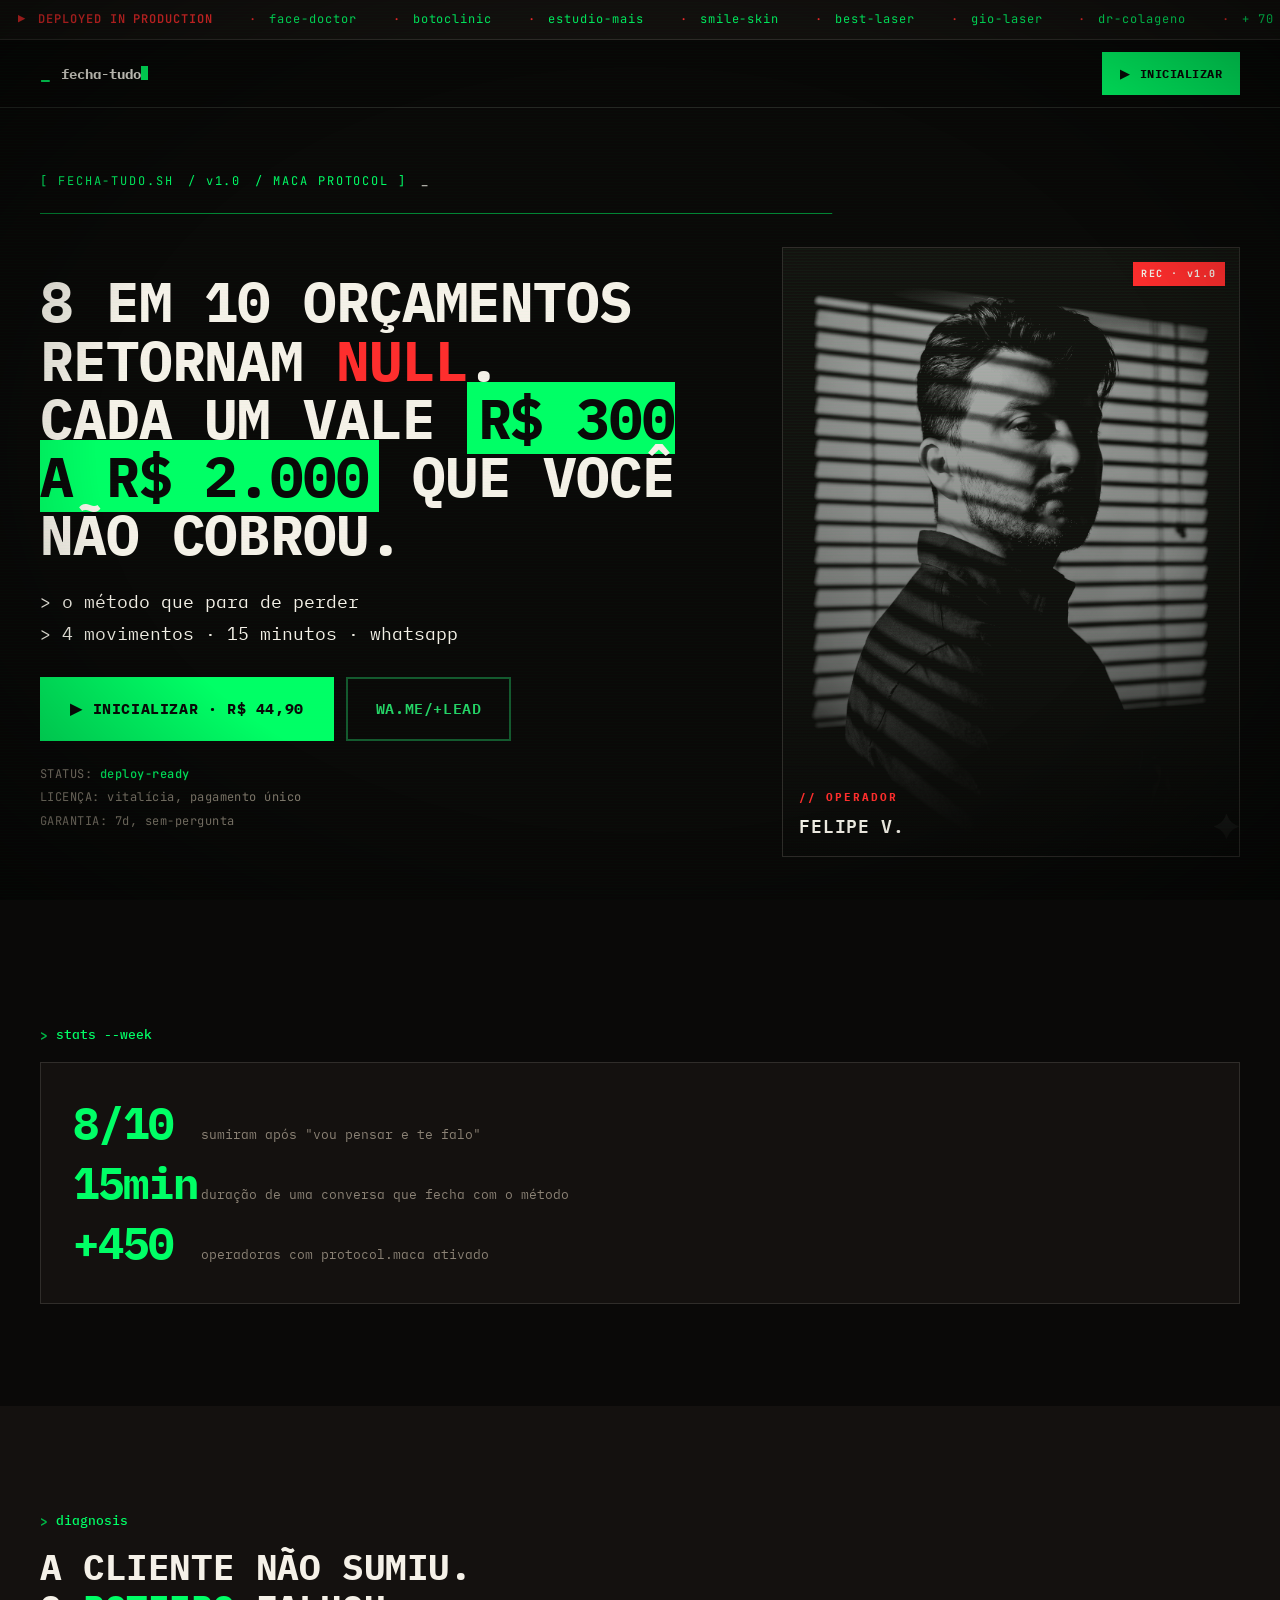
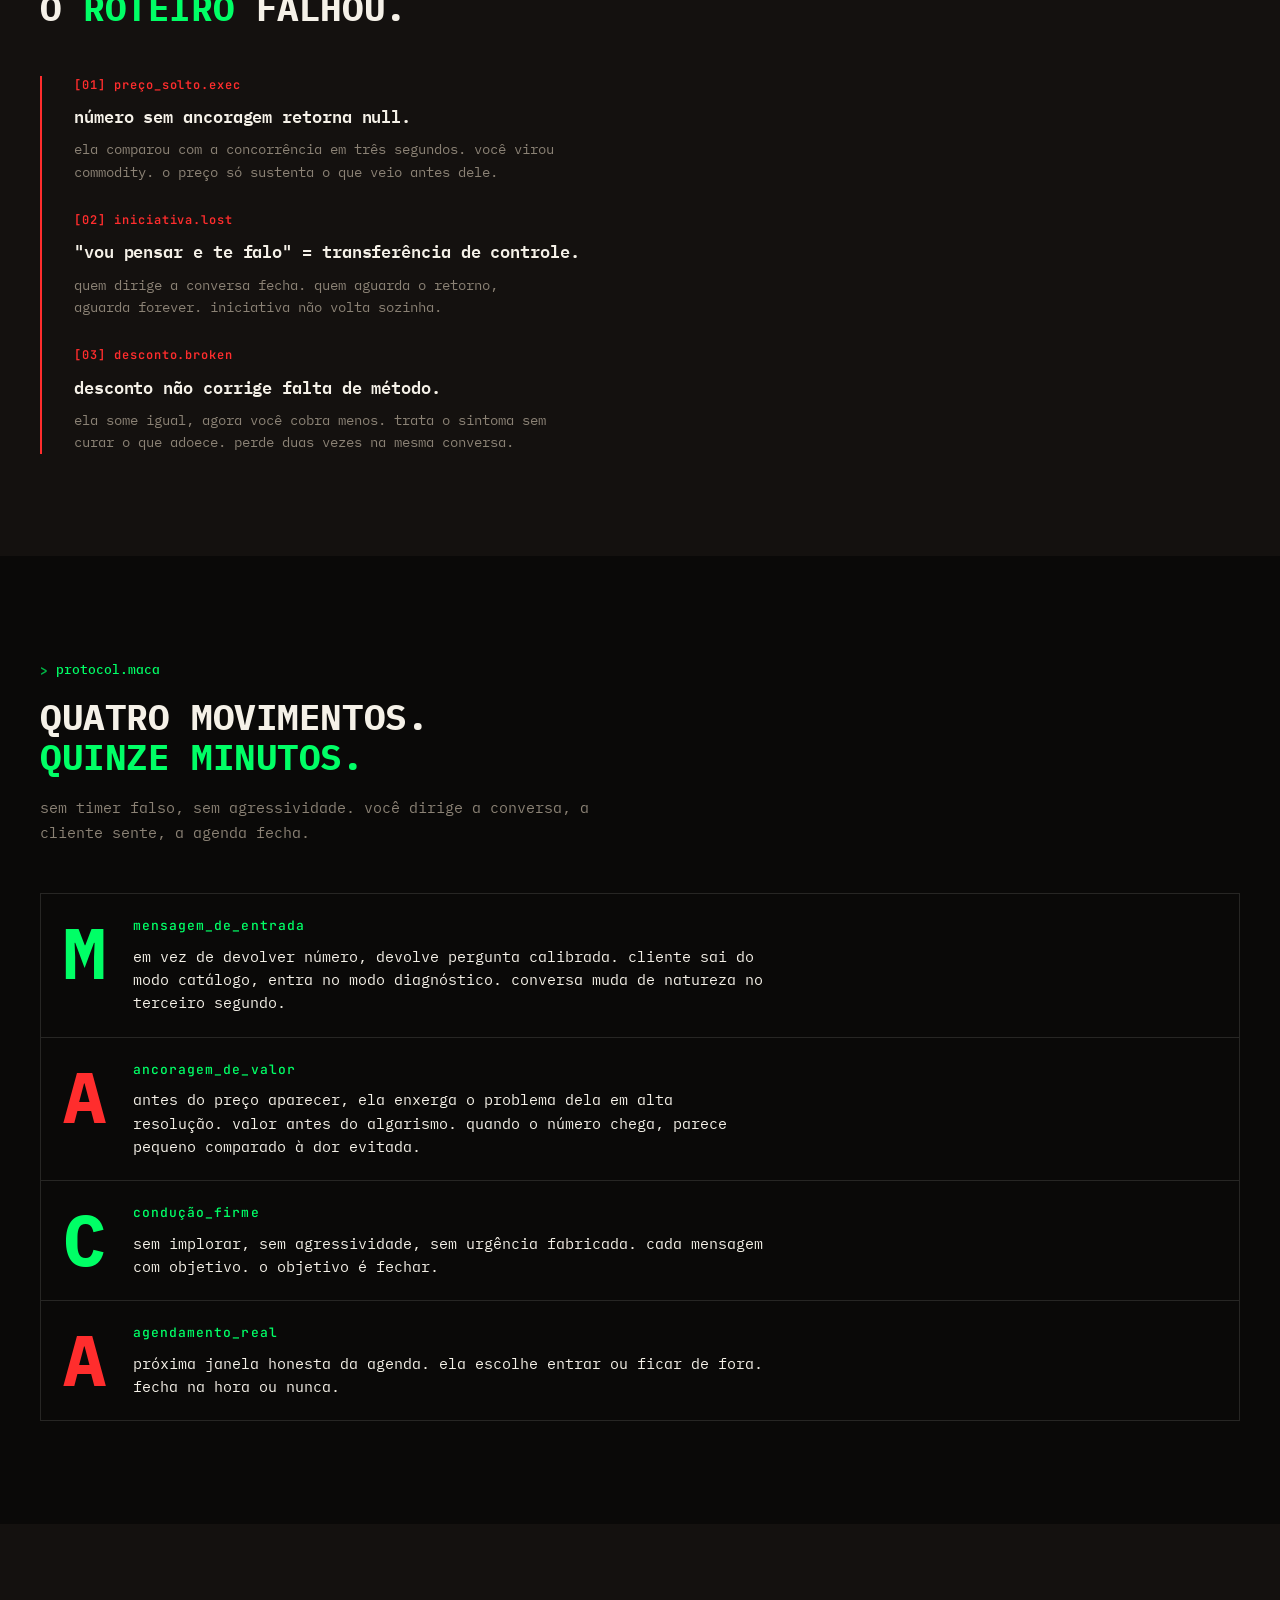
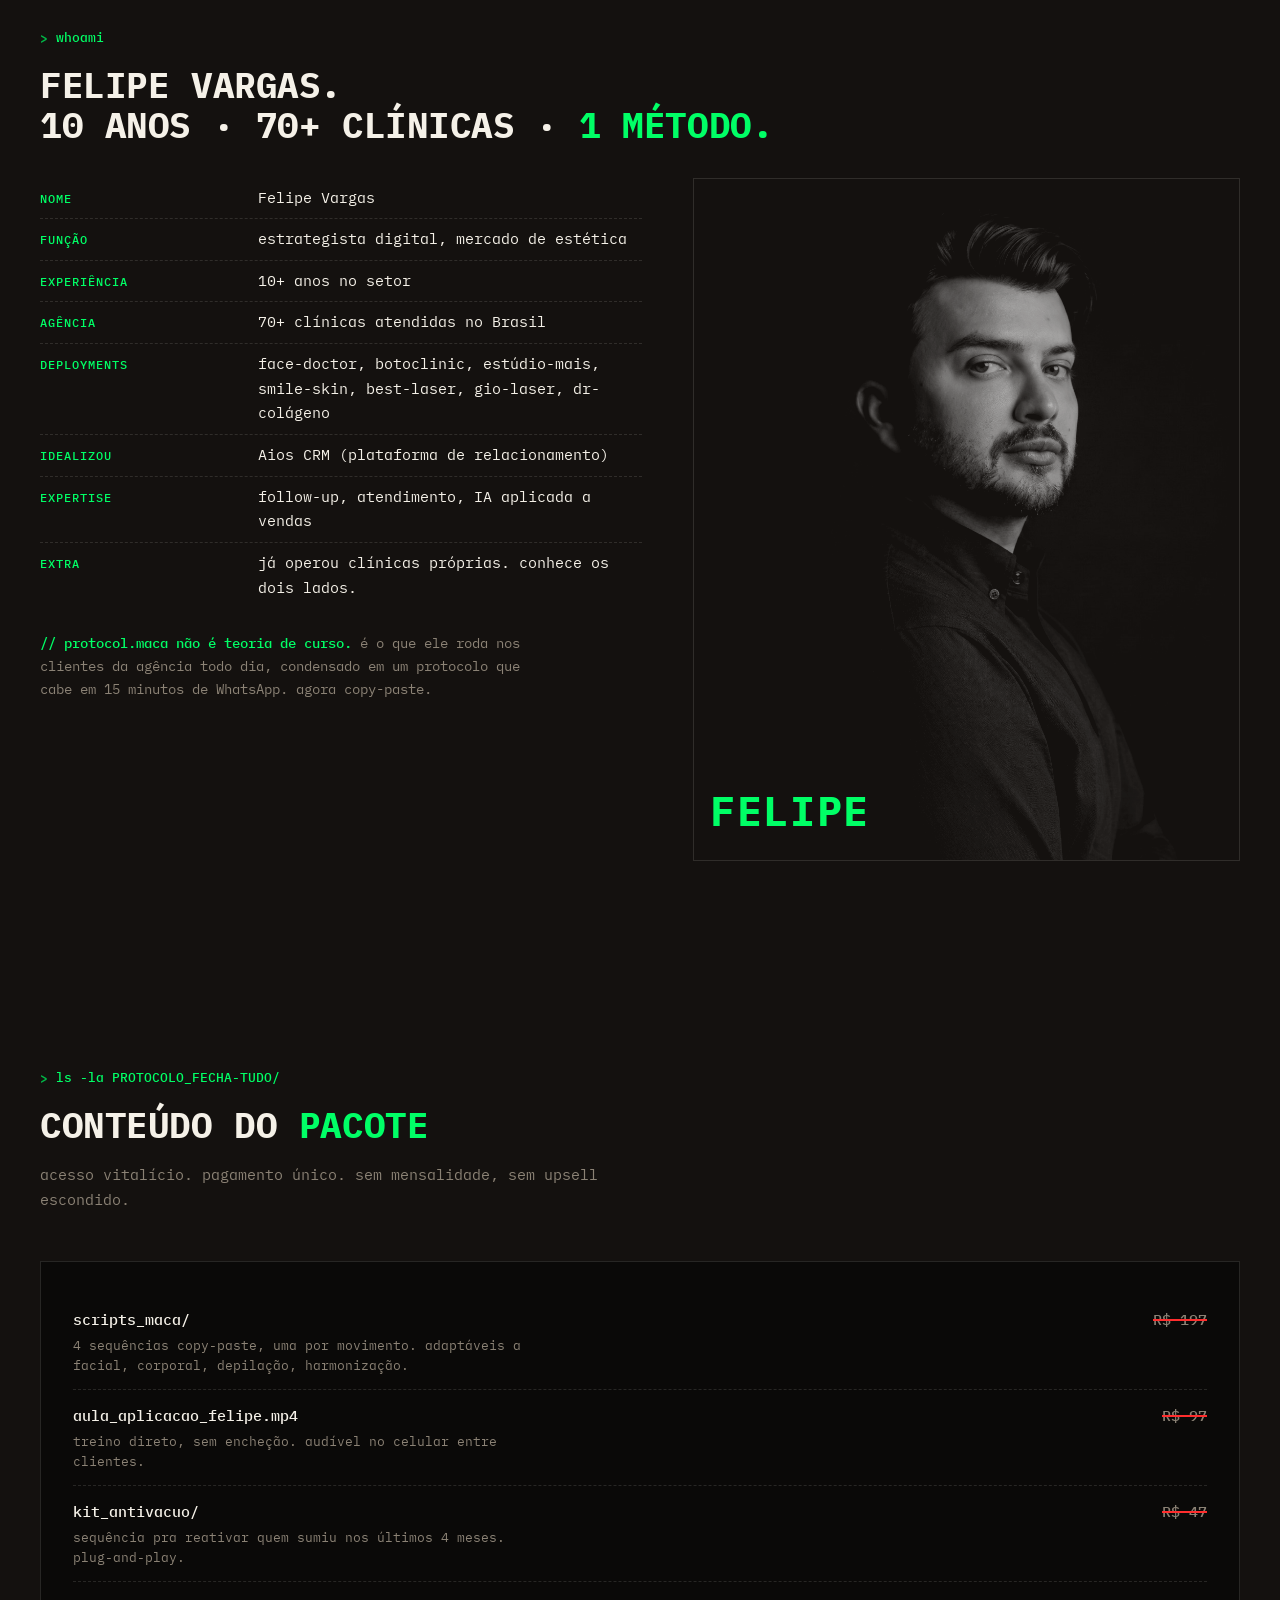
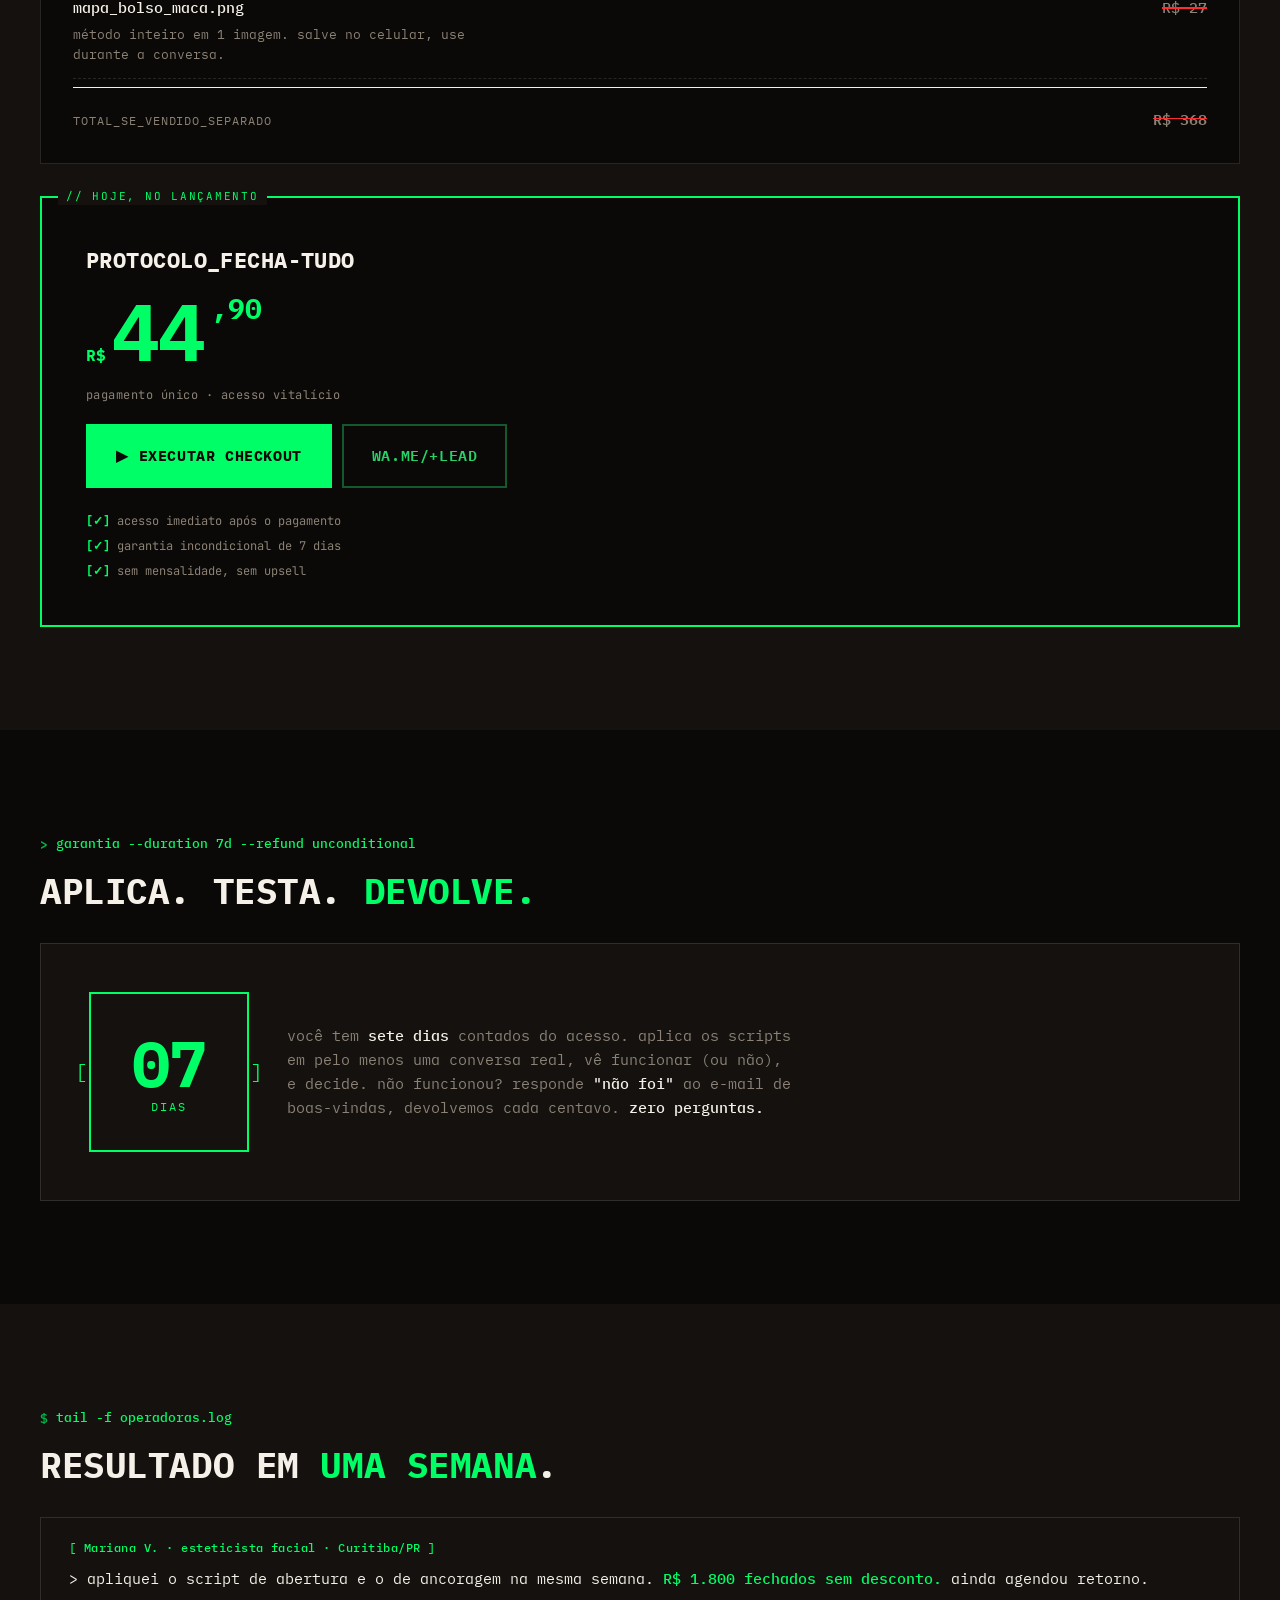
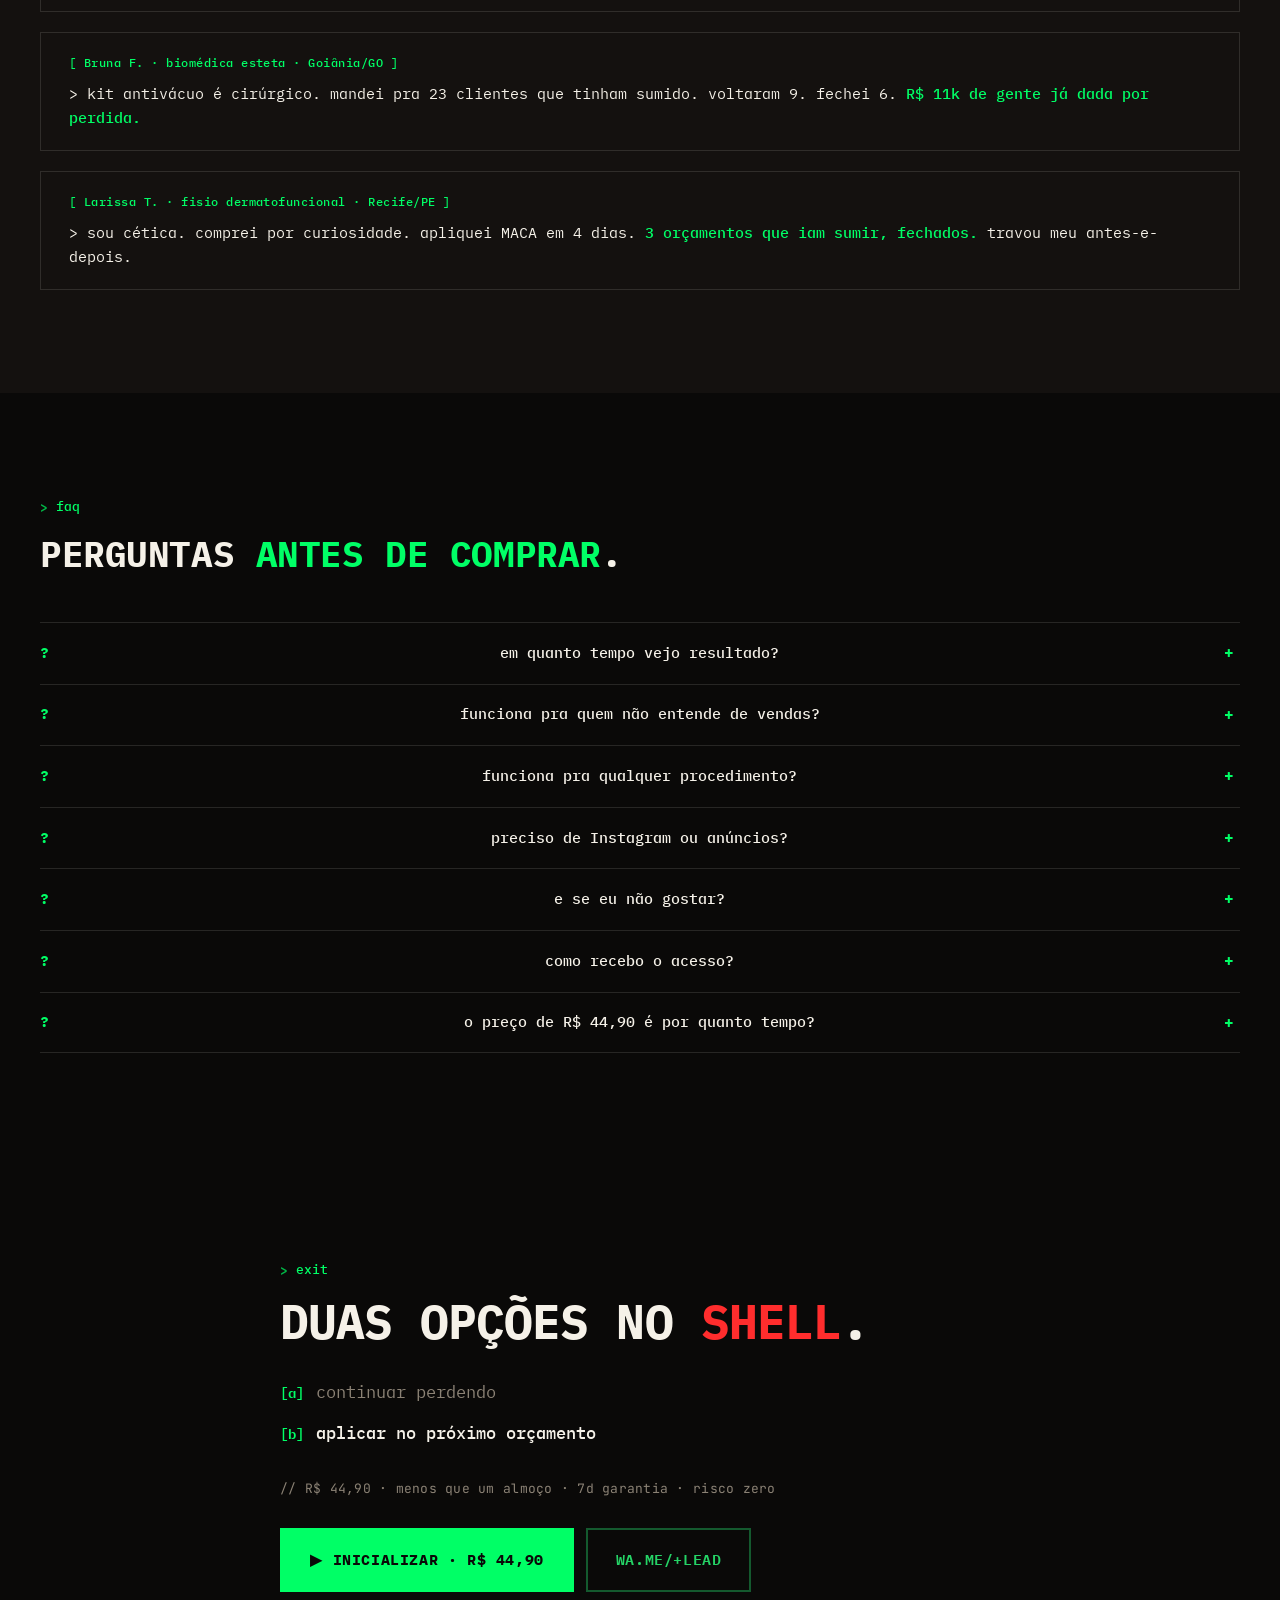
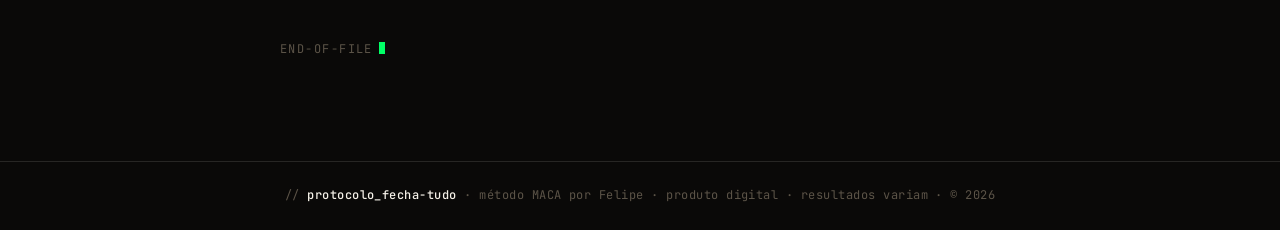
==== commit f6f4831c: "feat: redesign drastico das duas paginas (Terminal + Editorial) Reconstrucao completa do zero, copy " ====
--- a/pagina1/index.html
+++ b/pagina1/index.html
@@ -3,1091 +3,952 @@
 <head>
 <meta charset="utf-8" />
 <meta name="viewport" content="width=device-width, initial-scale=1, viewport-fit=cover" />
-<meta name="theme-color" content="#1B1814" />
-<title>Protocolo Fecha-Tudo, pare de perder 8 de cada 10 orçamentos no WhatsApp</title>
-<meta name="description" content="O método MACA aplicado por Felipe em 70+ clínicas no Brasil. Script de 15 minutos para esteticistas que querem parar de perder orçamento no WhatsApp." />
-<meta property="og:title" content="Protocolo Fecha-Tudo, método MACA pra esteticistas" />
-<meta property="og:description" content="O script que 70+ clínicas já aplicam pra fechar orçamento no WhatsApp. Pagamento único." />
+<meta name="theme-color" content="#0A0908" />
+<title>FECHA-TUDO.SH · MACA PROTOCOL · v1.0</title>
+<meta name="description" content="8 em 10 orcamentos retornam NULL. Perda media: R$ 300 ~ 2.000 por conversa. Protocolo de 4 movimentos em 15 minutos de WhatsApp. R$ 44,90, pagamento unico." />
+<meta property="og:title" content="FECHA-TUDO.SH · MACA PROTOCOL" />
+<meta property="og:description" content="O metodo que para de perder. 4 movimentos. 15 minutos. WhatsApp." />
 <meta property="og:type" content="product" />
-<link rel="icon" href="data:image/svg+xml,%3Csvg xmlns='http://www.w3.org/2000/svg' viewBox='0 0 100 100'%3E%3Crect width='100' height='100' fill='%23F2C744'/%3E%3Ctext x='50' y='66' font-family='system-ui' font-size='62' font-weight='900' text-anchor='middle' fill='%23221E18'%3EF%3C/text%3E%3C/svg%3E" />
+<link rel="icon" href="data:image/svg+xml,%3Csvg xmlns='http://www.w3.org/2000/svg' viewBox='0 0 100 100'%3E%3Crect width='100' height='100' fill='%230A0908'/%3E%3Ctext x='50' y='66' font-family='ui-monospace,monospace' font-size='58' font-weight='700' text-anchor='middle' fill='%2300FF66'%3E_%3C/text%3E%3C/svg%3E" />
 
 <link rel="preconnect" href="https://fonts.googleapis.com" />
 <link rel="preconnect" href="https://fonts.gstatic.com" crossorigin />
-<link rel="preload" as="style" href="https://fonts.googleapis.com/css2?family=Anton&family=Inter:wght@400;500;600;700;800&display=swap" />
-<link rel="stylesheet" href="https://fonts.googleapis.com/css2?family=Anton&family=Inter:wght@400;500;600;700;800&display=swap" />
+<link rel="preload" as="style" href="https://fonts.googleapis.com/css2?family=IBM+Plex+Mono:wght@400;500;600;700&family=JetBrains+Mono:wght@400;500;700&display=swap" />
+<link rel="stylesheet" href="https://fonts.googleapis.com/css2?family=IBM+Plex+Mono:wght@400;500;600;700&family=JetBrains+Mono:wght@400;500;700&display=swap" />
 
 <style>
 /* ============================================================
-   PROTOCOLO FECHA-TUDO, PÁGINA A (Hotmart Cinematográfico)
-   Light mode quente + amarelo CTA + alerta + dark blocks
+   FECHA-TUDO.SH · PROTOCOLO FECHA-TUDO · PAGINA A
+   Brutalist Terminal · dark, mono, phosphor, ASCII
    ============================================================ */
 
 :root {
-  --bg: #FAF7F2;
-  --bg-alt: #F0EBE0;
-  --ink: #221E18;
-  --ink-soft: #5C544A;
-  --ink-muted: #847A6C;
-  --rule: rgba(34, 30, 24, 0.12);
-
-  --alert: #E63426;
-  --alert-deep: #A4231A;
-  --alert-soft: #FBE5E1;
-
-  --accent: #F2C744;
-  --accent-deep: #D9A82A;
-  --accent-ink: #2A1F00;
-
-  --surface-dark: #1B1814;
-  --surface-dark-soft: #2B2620;
-  --surface-dark-ink: #F4EFE8;
-  --surface-dark-mute: rgba(244, 239, 232, 0.62);
-
-  --whatsapp: #128C7E;
-  --whatsapp-bright: #25D366;
-
-  --ease-out: cubic-bezier(0.23, 1, 0.32, 1);
-  --ease-strong: cubic-bezier(0.77, 0, 0.175, 1);
-  --ease-drawer: cubic-bezier(0.32, 0.72, 0, 1);
-
-  --radius-sm: 6px;
-  --radius-md: 12px;
-  --radius-lg: 20px;
-
-  --container: 1180px;
+  --bg: #0A0908;
+  --bg-2: #14110F;
+  --bg-3: #1C1814;
+  --ink: #F5F1E8;
+  --ink-mute: #8B8275;
+  --ink-faint: #5C5448;
+
+  --phosphor: #00FF66;
+  --phosphor-dim: #00B847;
+  --phosphor-soft: rgba(0, 255, 102, 0.12);
+
+  --alert: #FF2D2D;
+  --alert-dim: #B81F1F;
+  --alert-soft: rgba(255, 45, 45, 0.10);
+
+  --amber: #FFB000;
+  --amber-dim: #C28800;
+
+  --whatsapp: #25D366;
+
+  --rule: rgba(245, 241, 232, 0.12);
+  --rule-soft: rgba(245, 241, 232, 0.06);
+  --rule-strong: rgba(245, 241, 232, 0.24);
+
+  --ease-out: cubic-bezier(0.2, 0.8, 0.2, 1);
+  --container: 1280px;
 }
 
 * { box-sizing: border-box; margin: 0; padding: 0; }
-*::selection { background: var(--accent); color: var(--accent-ink); }
-
-html { scroll-behavior: smooth; -webkit-text-size-adjust: 100%; }
+*::selection { background: var(--phosphor); color: var(--bg); }
+
+html {
+  scroll-behavior: smooth;
+  -webkit-text-size-adjust: 100%;
+  background: var(--bg);
+}
 body {
   background: var(--bg);
   color: var(--ink);
-  font-family: 'Inter', system-ui, -apple-system, sans-serif;
-  font-size: 17px;
-  line-height: 1.5;
+  font-family: 'IBM Plex Mono', 'JetBrains Mono', ui-monospace, 'Cascadia Mono', Consolas, monospace;
+  font-size: 15px;
+  line-height: 1.6;
   font-weight: 400;
+  font-feature-settings: "ss01", "tnum";
   -webkit-font-smoothing: antialiased;
   text-rendering: optimizeLegibility;
+  position: relative;
+  overflow-x: hidden;
+}
+
+body::before {
+  content: "";
+  position: fixed;
+  inset: 0;
+  pointer-events: none;
+  z-index: 100;
+  background:
+    repeating-linear-gradient(
+      0deg,
+      rgba(0, 255, 102, 0.015) 0,
+      rgba(0, 255, 102, 0.015) 1px,
+      transparent 1px,
+      transparent 3px
+    );
+}
+body::after {
+  content: "";
+  position: fixed;
+  inset: 0;
+  pointer-events: none;
+  z-index: 99;
+  background: radial-gradient(ellipse at center, transparent 60%, rgba(0,0,0,0.45) 100%);
 }
 
 img, svg { display: block; max-width: 100%; }
 a { color: inherit; text-decoration: none; }
-button { font: inherit; color: inherit; cursor: pointer; }
-
-:focus-visible {
-  outline: 2px solid var(--accent-deep);
-  outline-offset: 3px;
-  border-radius: 2px;
-}
+button { font: inherit; color: inherit; cursor: pointer; background: none; border: 0; }
+
+:focus-visible { outline: 2px solid var(--phosphor); outline-offset: 3px; }
 
 .sr-only { position: absolute; width: 1px; height: 1px; padding: 0; margin: -1px; overflow: hidden; clip: rect(0,0,0,0); white-space: nowrap; border: 0; }
-.skip-link { position: absolute; left: -9999px; top: 0; background: var(--accent); color: var(--accent-ink); padding: 12px 20px; z-index: 100; font-weight: 700; }
+.skip-link { position: absolute; left: -9999px; top: 0; background: var(--phosphor); color: var(--bg); padding: 12px 20px; z-index: 200; font-weight: 700; }
 .skip-link:focus { left: 12px; top: 12px; }
 
 .container {
   width: 100%;
   max-width: var(--container);
   margin-inline: auto;
-  padding-inline: clamp(20px, 4vw, 32px);
-}
-
-/* ============== TYPOGRAPHY ============== */
-
-.display, h1.hero__head {
-  font-family: 'Anton', 'Bebas Neue', sans-serif;
-  font-weight: 400;
-  text-transform: uppercase;
-  letter-spacing: -0.005em;
-  line-height: 0.92;
-  font-size: clamp(48px, 9vw, 108px);
-}
-
-.display em, h1.hero__head em {
-  font-style: normal;
-  background: var(--accent);
-  color: var(--accent-ink);
-  padding: 0 0.18em;
-  display: inline-block;
-  transform: skewX(-4deg);
-}
-
-.h2 {
-  font-family: 'Anton', sans-serif;
-  font-weight: 400;
-  text-transform: uppercase;
-  letter-spacing: -0.005em;
-  line-height: 0.96;
-  font-size: clamp(32px, 5.2vw, 60px);
-}
-
-.h2 em {
-  font-style: normal;
+  padding-inline: clamp(20px, 4vw, 40px);
+}
+
+/* ============== TICKER ============== */
+
+.ticker {
+  background: var(--bg-2);
+  border-bottom: 1px solid var(--rule);
+  padding-block: 10px;
+  overflow: hidden;
+  font-family: 'JetBrains Mono', monospace;
+  font-size: 12px;
+  letter-spacing: 0.08em;
+  color: var(--phosphor);
+  position: relative;
+  z-index: 60;
+}
+.ticker__track {
+  display: flex;
+  gap: 0;
+  white-space: nowrap;
+  animation: ticker 38s linear infinite;
+  width: max-content;
+}
+.ticker__track:hover { animation-play-state: paused; }
+.ticker__item {
+  padding-inline: 18px;
+  display: inline-flex;
+  align-items: center;
+  gap: 8px;
+  flex-shrink: 0;
+}
+.ticker__item::before {
+  content: "·";
   color: var(--alert);
-}
-
-.h3 {
-  font-family: 'Inter', sans-serif;
-  font-weight: 700;
-  letter-spacing: -0.01em;
-  line-height: 1.2;
-  font-size: clamp(22px, 2.4vw, 28px);
-}
-
-.eyebrow {
+  margin-right: 4px;
+}
+.ticker__item:first-child,
+.ticker__item.is-head {
+  color: var(--alert);
+  font-weight: 600;
+}
+.ticker__item.is-head::before { content: "▶"; }
+@keyframes ticker {
+  from { transform: translateX(0); }
+  to { transform: translateX(-50%); }
+}
+
+/* ============== TOPBAR ============== */
+
+.topbar {
+  position: sticky;
+  top: 0;
+  z-index: 50;
+  background: rgba(10, 9, 8, 0.92);
+  backdrop-filter: blur(8px);
+  -webkit-backdrop-filter: blur(8px);
+  border-bottom: 1px solid var(--rule);
+}
+.topbar__row {
+  display: flex;
+  align-items: center;
+  justify-content: space-between;
+  padding-block: 12px;
+  gap: 16px;
+}
+.brand {
   display: inline-flex;
   align-items: center;
   gap: 10px;
-  font-family: 'Inter', sans-serif;
+  font-family: 'IBM Plex Mono', monospace;
   font-weight: 700;
-  font-size: 12px;
-  letter-spacing: 0.18em;
-  text-transform: uppercase;
-  color: var(--alert);
-}
-
-.eyebrow::before {
-  content: "";
-  width: 28px;
-  height: 2px;
-  background: var(--alert);
-}
-
-.lede {
-  font-size: clamp(17px, 2vw, 21px);
-  line-height: 1.55;
-  color: var(--ink-soft);
-  max-width: 60ch;
-}
-
-/* ============== BUTTON SYSTEM ============== */
+  font-size: 14px;
+  color: var(--ink);
+}
+.brand__mark { color: var(--phosphor); font-size: 18px; }
+.brand__cursor {
+  display: inline-block;
+  width: 0.5em;
+  height: 1em;
+  background: var(--phosphor);
+  vertical-align: -0.12em;
+  animation: blink 1s steps(1) infinite;
+}
+@keyframes blink { 50% { opacity: 0; } }
+
+/* ============== BUTTONS ============== */
 
 .btn {
   display: inline-flex;
   align-items: center;
   justify-content: center;
-  gap: 12px;
-  padding: 18px 28px;
-  border-radius: var(--radius-md);
-  font-family: 'Inter', sans-serif;
-  font-weight: 700;
-  font-size: 16px;
-  letter-spacing: -0.005em;
-  text-align: center;
-  border: 0;
-  cursor: pointer;
-  transition: transform 200ms var(--ease-out), background 200ms var(--ease-out), box-shadow 200ms var(--ease-out), color 200ms var(--ease-out);
-  position: relative;
-  white-space: nowrap;
-}
-
-.btn--xl { padding: 22px 36px; font-size: 17px; }
-
-.btn--primary {
-  background: var(--accent);
-  color: var(--accent-ink);
-  box-shadow: 0 6px 0 0 var(--accent-deep), 0 18px 28px -12px rgba(217, 168, 42, 0.45);
-}
-.btn--primary:hover {
-  background: #FFD555;
-  transform: translateY(-2px);
-  box-shadow: 0 8px 0 0 var(--accent-deep), 0 22px 32px -12px rgba(217, 168, 42, 0.55);
-}
-.btn--primary:active {
-  transform: translateY(2px) scale(0.98);
-  box-shadow: 0 2px 0 0 var(--accent-deep);
-}
-
-.btn--outline {
+  gap: 10px;
+  padding: 14px 20px;
+  font-family: 'IBM Plex Mono', monospace;
+  font-weight: 600;
+  font-size: 14px;
+  letter-spacing: 0.04em;
+  text-transform: uppercase;
+  border-radius: 0;
+  border: 2px solid transparent;
   background: transparent;
   color: var(--ink);
-  box-shadow: inset 0 0 0 2px var(--ink);
-}
-.btn--outline:hover { background: var(--ink); color: var(--bg); }
-.btn--outline:active { transform: scale(0.98); }
+  cursor: pointer;
+  transition: background 200ms var(--ease-out), color 200ms var(--ease-out), transform 200ms var(--ease-out), box-shadow 200ms var(--ease-out);
+  white-space: nowrap;
+  position: relative;
+}
+.btn--xl { padding: 18px 28px; font-size: 15px; }
+
+.btn--primary {
+  background: var(--phosphor);
+  color: var(--bg);
+  border-color: var(--phosphor);
+  font-weight: 700;
+}
+.btn--primary::before { content: "▶ "; }
+.btn--primary:hover {
+  background: transparent;
+  color: var(--phosphor);
+  box-shadow: inset 0 0 0 2px var(--phosphor), 0 0 24px rgba(0, 255, 102, 0.35);
+}
+.btn--primary:active { transform: scale(0.98); }
 
 .btn--whatsapp {
   background: transparent;
   color: var(--whatsapp);
-  box-shadow: inset 0 0 0 2px rgba(18, 140, 126, 0.4);
+  border: 2px solid rgba(37, 211, 102, 0.4);
 }
 .btn--whatsapp:hover {
-  background: var(--whatsapp-bright);
-  color: #FFF;
-  box-shadow: inset 0 0 0 2px var(--whatsapp-bright), 0 12px 24px -10px rgba(37, 211, 102, 0.5);
-  transform: translateY(-2px);
-}
-.btn--whatsapp:active { transform: scale(0.98); }
-
-.btn__arrow { transition: transform 200ms var(--ease-out); }
-.btn:hover .btn__arrow { transform: translateX(4px); }
-
-/* ============== TOPBAR ============== */
-
-.topbar {
-  position: sticky;
-  top: 0;
-  z-index: 50;
-  background: rgba(250, 247, 242, 0.92);
-  backdrop-filter: saturate(160%) blur(8px);
-  -webkit-backdrop-filter: saturate(160%) blur(8px);
-  border-bottom: 1px solid var(--rule);
-}
-.topbar__row {
+  border-color: var(--whatsapp);
+  background: rgba(37, 211, 102, 0.08);
+}
+
+.topbar .btn { padding: 10px 16px; font-size: 12px; }
+
+/* ============== TERMINAL TYPOGRAPHY ============== */
+
+.cmd {
+  color: var(--phosphor);
+  font-family: 'IBM Plex Mono', monospace;
+  font-weight: 500;
+  font-size: 13px;
+  display: inline-flex;
+  align-items: center;
+  gap: 8px;
+  margin-bottom: 16px;
+}
+.cmd::before { content: "$"; color: var(--phosphor-dim); font-weight: 600; }
+.cmd--gt::before { content: ">"; }
+.cmd--c::before { content: "//"; color: var(--ink-mute); }
+
+.eyebrow {
+  font-family: 'JetBrains Mono', monospace;
+  font-size: 11px;
+  font-weight: 500;
+  letter-spacing: 0.2em;
+  text-transform: uppercase;
+  color: var(--ink-mute);
+  display: inline-block;
+  margin-bottom: 14px;
+}
+
+.display {
+  font-family: 'IBM Plex Mono', monospace;
+  font-weight: 700;
+  font-size: clamp(28px, 5.6vw, 56px);
+  line-height: 1.04;
+  letter-spacing: -0.02em;
+  text-transform: uppercase;
+  color: var(--ink);
+}
+.display em { font-style: normal; color: var(--alert); }
+.display strong {
+  font-weight: 700;
+  background: var(--phosphor);
+  color: var(--bg);
+  padding: 0 0.18em;
+}
+
+.h2 {
+  font-family: 'IBM Plex Mono', monospace;
+  font-weight: 700;
+  font-size: clamp(22px, 3.4vw, 36px);
+  line-height: 1.12;
+  letter-spacing: -0.012em;
+  text-transform: uppercase;
+  color: var(--ink);
+}
+.h2 em { font-style: normal; color: var(--phosphor); }
+
+.lede {
+  font-size: 15px;
+  line-height: 1.65;
+  color: var(--ink-mute);
+  max-width: 64ch;
+}
+.lede strong { color: var(--ink); font-weight: 500; }
+
+/* ============== BOOT / HERO ============== */
+
+.boot { padding-block: clamp(36px, 5vw, 64px); position: relative; }
+.boot__head {
+  font-family: 'JetBrains Mono', monospace;
+  font-size: 12px;
+  color: var(--phosphor);
+  letter-spacing: 0.16em;
+  margin-bottom: 14px;
   display: flex;
   align-items: center;
-  justify-content: space-between;
-  padding-block: 14px;
-}
-.brand {
-  display: inline-flex;
-  align-items: center;
-  gap: 10px;
-  font-family: 'Inter', sans-serif;
-  font-weight: 800;
-  font-size: 15px;
-  letter-spacing: -0.01em;
-  color: var(--ink);
-}
-.brand__mark {
-  width: 28px;
-  height: 28px;
-  background: var(--accent);
-  color: var(--accent-ink);
-  font-family: 'Anton', sans-serif;
-  font-weight: 400;
-  display: grid;
-  place-items: center;
-  font-size: 22px;
-  border-radius: 4px;
-}
-.brand em { font-style: normal; color: var(--alert); }
-
-.topbar .btn { padding: 12px 20px; font-size: 14px; }
-
-/* ============== HERO ============== */
-
-.hero {
-  padding-top: clamp(40px, 6vw, 72px);
-  padding-bottom: clamp(48px, 6vw, 88px);
-  position: relative;
+  gap: 14px;
+  flex-wrap: wrap;
+}
+.boot__head .blink { color: var(--ink); animation: blink 1s steps(1) infinite; }
+
+.boot__rule {
+  font-family: 'IBM Plex Mono', monospace;
+  color: var(--phosphor-dim);
+  font-size: 13px;
+  line-height: 1;
+  margin-bottom: 28px;
+  white-space: nowrap;
   overflow: hidden;
-}
-.hero__alert {
-  display: inline-flex;
-  align-items: center;
-  gap: 10px;
-  background: var(--alert);
-  color: #FFF;
-  padding: 8px 16px;
-  font-family: 'Inter', sans-serif;
-  font-weight: 700;
-  font-size: 12px;
-  letter-spacing: 0.16em;
-  text-transform: uppercase;
-  border-radius: 4px;
-  margin-bottom: 24px;
-  animation: pulse-alert 2200ms var(--ease-out) infinite;
-}
-.hero__alert::before {
-  content: "";
-  width: 8px;
-  height: 8px;
-  background: #FFF;
-  border-radius: 999px;
-  animation: pulse-dot 1200ms ease-in-out infinite;
-}
-@keyframes pulse-alert {
-  0%, 100% { box-shadow: 0 0 0 0 rgba(230, 52, 38, 0.4); }
-  50% { box-shadow: 0 0 0 8px rgba(230, 52, 38, 0); }
-}
-@keyframes pulse-dot {
-  0%, 100% { opacity: 1; }
-  50% { opacity: 0.4; }
-}
-
-.hero__grid {
+  user-select: none;
+  opacity: 0.7;
+}
+
+.boot__grid {
   display: grid;
   grid-template-columns: 1fr;
-  gap: clamp(40px, 5vw, 64px);
+  gap: clamp(32px, 5vw, 56px);
   align-items: center;
 }
-@media (min-width: 940px) {
-  .hero__grid { grid-template-columns: 1.15fr 1fr; }
-}
-
-.hero__head { margin-bottom: 28px; }
-.hero__sub {
-  font-size: clamp(17px, 1.6vw, 19px);
-  line-height: 1.55;
-  color: var(--ink-soft);
-  max-width: 56ch;
-  margin-bottom: 32px;
-}
-.hero__sub strong { color: var(--ink); font-weight: 700; }
-
-.hero__cta-row {
+@media (min-width: 980px) {
+  .boot__grid { grid-template-columns: 1.5fr 1fr; }
+}
+
+.boot__head-stats {
+  display: flex;
+  flex-direction: column;
+  gap: 4px;
+  margin-block: 24px;
+  font-family: 'IBM Plex Mono', monospace;
+  font-size: clamp(15px, 1.8vw, 18px);
+  color: var(--ink);
+}
+
+.boot__cta-row {
   display: flex;
   flex-wrap: wrap;
-  gap: 14px;
-  align-items: center;
-  margin-bottom: 28px;
-}
-
-.hero__assurances {
-  display: flex;
-  flex-wrap: wrap;
-  gap: 18px;
-  font-size: 13px;
-  color: var(--ink-muted);
-  font-weight: 500;
-}
-.hero__assurances span {
-  display: inline-flex;
-  align-items: center;
-  gap: 6px;
-}
-.hero__assurances svg { color: var(--alert); }
-
-/* Hero photo */
-.hero__media {
+  gap: 12px;
+  margin-block: 28px 24px;
+}
+
+.boot__meta {
+  display: grid;
+  gap: 4px;
+  font-family: 'JetBrains Mono', monospace;
+  font-size: 12px;
+  color: var(--ink-mute);
+  letter-spacing: 0.04em;
+}
+.boot__meta span strong { color: var(--phosphor); font-weight: 500; }
+
+.boot__photo {
   position: relative;
   aspect-ratio: 3 / 4;
-  background: var(--surface-dark);
-  border-radius: var(--radius-md);
+  background: var(--bg-2);
+  border: 1px solid var(--rule);
   overflow: hidden;
-  isolation: isolate;
-}
-.hero__photo {
+}
+.boot__photo img {
   width: 100%;
   height: 100%;
   object-fit: cover;
-  filter: contrast(1.05) brightness(0.95);
-  transform: scale(1.02);
-  transition: transform 800ms var(--ease-out);
-}
-.hero__media:hover .hero__photo { transform: scale(1.05); }
-.hero__photo-overlay {
+  filter: grayscale(1) contrast(1.2) brightness(0.85);
+  mix-blend-mode: screen;
+  opacity: 0.85;
+}
+.boot__photo::before {
+  content: "";
   position: absolute;
   inset: 0;
-  background: linear-gradient(180deg, rgba(27, 24, 20, 0) 50%, rgba(27, 24, 20, 0.7) 100%);
-  pointer-events: none;
-}
-.hero__photo-tag {
+  background:
+    linear-gradient(180deg, transparent 0%, rgba(10,9,8,0.4) 70%, rgba(10,9,8,0.95) 100%),
+    repeating-linear-gradient(
+      0deg,
+      rgba(0, 255, 102, 0.04) 0,
+      rgba(0, 255, 102, 0.04) 1px,
+      transparent 1px,
+      transparent 3px
+    );
+  z-index: 1;
+}
+.boot__photo-tag {
   position: absolute;
-  bottom: 18px;
-  left: 18px;
-  right: 18px;
-  display: flex;
-  flex-direction: column;
-  gap: 4px;
+  bottom: 16px;
+  left: 16px;
+  right: 16px;
   z-index: 2;
-}
-.hero__photo-tag-name {
-  font-family: 'Anton', sans-serif;
-  text-transform: uppercase;
-  font-size: clamp(22px, 3vw, 28px);
-  color: #FFF;
-  letter-spacing: -0.005em;
-  line-height: 1;
-}
-.hero__photo-tag-role {
-  font-family: 'Inter', sans-serif;
+  font-family: 'IBM Plex Mono', monospace;
+}
+.boot__photo-tag-role {
+  color: var(--alert);
   font-weight: 700;
+  margin-bottom: 4px;
   font-size: 11px;
   letter-spacing: 0.18em;
   text-transform: uppercase;
-  color: var(--accent);
-}
-.hero__photo-stamp {
+}
+.boot__photo-tag-name {
+  color: var(--ink);
+  font-size: 18px;
+  letter-spacing: 0.04em;
+  font-weight: 600;
+}
+.boot__photo-stamp {
   position: absolute;
-  top: 18px;
-  right: 18px;
+  top: 14px;
+  right: 14px;
+  z-index: 2;
   background: var(--alert);
-  color: #FFF;
-  padding: 6px 12px;
-  font-family: 'Inter', sans-serif;
+  color: var(--ink);
+  padding: 4px 8px;
+  font-family: 'JetBrains Mono', monospace;
+  font-size: 10px;
   font-weight: 700;
-  font-size: 11px;
   letter-spacing: 0.16em;
-  text-transform: uppercase;
-  z-index: 2;
-  transform: rotate(3deg);
-  box-shadow: 0 8px 24px rgba(0, 0, 0, 0.35);
-}
-
-/* ============== LOGO BAR FRANQUIAS ============== */
-
-.franchises {
-  background: var(--bg-alt);
-  border-block: 1px solid var(--rule);
-  padding-block: 28px;
-  overflow: hidden;
-}
-.franchises__head {
-  text-align: center;
-  font-family: 'Inter', sans-serif;
-  font-weight: 700;
-  font-size: 11px;
-  letter-spacing: 0.2em;
-  text-transform: uppercase;
-  color: var(--ink-muted);
-  margin-bottom: 18px;
-}
-.franchises__head strong { color: var(--ink); font-weight: 800; }
-.franchises__track {
-  display: flex;
-  gap: clamp(28px, 4vw, 64px);
-  align-items: center;
-  white-space: nowrap;
-  animation: marquee 32s linear infinite;
-}
-.franchises__track:hover { animation-play-state: paused; }
-.franchises__item {
-  font-family: 'Anton', 'Bebas Neue', sans-serif;
-  font-weight: 400;
-  font-size: clamp(20px, 2.6vw, 30px);
-  letter-spacing: 0.02em;
-  color: var(--ink-muted);
-  text-transform: uppercase;
-  display: inline-flex;
-  align-items: center;
-  gap: 12px;
-  flex-shrink: 0;
-}
-.franchises__item::after {
-  content: "·";
-  color: var(--alert);
-  font-size: 28px;
-  margin-left: clamp(28px, 4vw, 64px);
-}
-.franchises__item:last-child::after { content: none; }
-@keyframes marquee {
-  from { transform: translateX(0); }
-  to { transform: translateX(-50%); }
-}
+}
+
+/* ============== SECTIONS ============== */
+
+.section { padding-block: clamp(56px, 8vw, 110px); position: relative; }
+.section--alt { background: var(--bg-2); }
+.section__head { margin-bottom: clamp(32px, 4vw, 48px); }
 
 /* ============== STATS ============== */
 
-.stats {
-  padding-block: clamp(56px, 7vw, 88px);
+.stats__list {
+  display: grid;
+  grid-template-columns: 1fr;
+  gap: 4px;
+  font-family: 'IBM Plex Mono', monospace;
+  font-size: 15px;
+  border: 1px solid var(--rule);
+  padding: clamp(20px, 3vw, 32px);
+  background: var(--bg-2);
 }
 .stats__row {
   display: grid;
-  grid-template-columns: 1fr;
-  gap: 24px;
-  border-top: 1px solid var(--rule);
-  border-bottom: 1px solid var(--rule);
-  padding-block: clamp(40px, 5vw, 56px);
-}
-@media (min-width: 700px) {
-  .stats__row { grid-template-columns: repeat(3, 1fr); }
-  .stats__row > * + * { border-left: 1px solid var(--rule); padding-left: 32px; }
-}
-.stat__num {
-  font-family: 'Anton', sans-serif;
-  font-size: clamp(48px, 8vw, 84px);
-  line-height: 0.9;
-  color: var(--ink);
-  letter-spacing: -0.01em;
-  text-transform: uppercase;
-  margin-bottom: 10px;
-}
-.stat__num em {
-  font-style: normal;
-  color: var(--alert);
-}
-.stat__lbl {
-  font-size: 14px;
-  color: var(--ink-soft);
-  line-height: 1.45;
-  max-width: 28ch;
-  font-weight: 500;
-}
-
-/* ============== SECTION SHARED ============== */
-
-.section { padding-block: clamp(72px, 10vw, 132px); position: relative; }
-.section--alt { background: var(--bg-alt); }
-.section--dark { background: var(--surface-dark); color: var(--surface-dark-ink); }
-.section--dark .eyebrow { color: var(--accent); }
-.section--dark .eyebrow::before { background: var(--accent); }
-
-.section__head {
-  max-width: 720px;
-  margin-bottom: clamp(48px, 6vw, 72px);
-}
-.section__head--center { margin-inline: auto; text-align: center; }
-.section__head--center .eyebrow { justify-content: center; }
-.section__head--center .lede { margin-inline: auto; }
-
-.section__head .eyebrow { margin-bottom: 18px; }
-.section__head .h2 { margin-bottom: 18px; }
-
-/* ============== PROBLEMA ============== */
-
-.problema {
-  background: var(--surface-dark);
-  color: var(--surface-dark-ink);
-}
-.problema .h2 { color: var(--surface-dark-ink); }
-.problema .h2 em { color: var(--accent); }
-.problema .lede { color: var(--surface-dark-mute); max-width: 64ch; }
-.problema .eyebrow { color: var(--alert); }
-
-.problema__grid {
+  grid-template-columns: 110px 1fr;
+  gap: 18px;
+  padding-block: 6px;
+  align-items: baseline;
+}
+.stats__num {
+  font-family: 'IBM Plex Mono', monospace;
+  font-size: clamp(28px, 4vw, 44px);
+  font-weight: 700;
+  color: var(--phosphor);
+  line-height: 1;
+  letter-spacing: -0.02em;
+  font-feature-settings: "tnum";
+}
+.stats__lbl {
+  color: var(--ink-mute);
+  font-size: 13px;
+  line-height: 1.5;
+}
+
+/* ============== DIAGNOSIS ============== */
+
+.diagnosis__list {
+  display: flex;
+  flex-direction: column;
+  gap: 28px;
+  margin-top: 32px;
+  border-left: 2px solid var(--alert);
+  padding-left: clamp(20px, 3vw, 32px);
+}
+.diagnosis__item {
   display: grid;
   grid-template-columns: 1fr;
-  gap: 24px;
-  margin-top: clamp(40px, 5vw, 56px);
-}
-@media (min-width: 800px) {
-  .problema__grid { grid-template-columns: repeat(3, 1fr); }
-}
-.problema__item {
-  padding: 28px;
-  background: var(--surface-dark-soft);
-  border-radius: var(--radius-md);
+  gap: 8px;
+}
+.diagnosis__id {
+  font-family: 'JetBrains Mono', monospace;
+  font-size: 12px;
+  color: var(--alert);
+  font-weight: 600;
+  letter-spacing: 0.08em;
+}
+.diagnosis__head {
+  font-family: 'IBM Plex Mono', monospace;
+  font-size: 17px;
+  font-weight: 600;
+  color: var(--ink);
+  letter-spacing: -0.005em;
+}
+.diagnosis__body {
+  font-size: 14px;
+  line-height: 1.6;
+  color: var(--ink-mute);
+  max-width: 60ch;
+}
+
+/* ============== PROTOCOL / MACA ============== */
+
+.protocol__list {
   display: flex;
   flex-direction: column;
-  gap: 10px;
-}
-.problema__item-num {
-  font-family: 'Anton', sans-serif;
-  font-size: 42px;
+  margin-top: 32px;
+  border: 1px solid var(--rule);
+}
+.protocol__step {
+  display: grid;
+  grid-template-columns: 80px 1fr;
+  border-bottom: 1px solid var(--rule);
+  transition: background 240ms var(--ease-out);
+}
+.protocol__step:last-child { border-bottom: 0; }
+.protocol__step:hover { background: var(--bg-2); }
+
+.protocol__letter {
+  font-family: 'IBM Plex Mono', monospace;
+  font-size: clamp(48px, 6vw, 72px);
+  font-weight: 700;
+  color: var(--phosphor);
   line-height: 1;
-  color: var(--alert);
-}
-.problema__item-head {
-  font-weight: 700;
-  font-size: 18px;
-  color: var(--surface-dark-ink);
-  line-height: 1.3;
-}
-.problema__item-body {
-  font-size: 15px;
-  line-height: 1.55;
-  color: var(--surface-dark-mute);
-}
-
-/* ============== METODO MACA ============== */
-
-.maca {
-  background: var(--bg);
-  position: relative;
-}
-.maca__letters {
-  display: flex;
-  justify-content: center;
-  gap: clamp(8px, 1.5vw, 16px);
-  margin-bottom: 24px;
-}
-.maca__letters span {
-  font-family: 'Anton', sans-serif;
-  font-size: clamp(64px, 12vw, 144px);
-  line-height: 0.85;
+  padding: 22px 0 22px 22px;
+}
+.protocol__step:nth-child(2) .protocol__letter,
+.protocol__step:nth-child(4) .protocol__letter { color: var(--alert); }
+
+.protocol__content {
+  padding: 22px clamp(20px, 3vw, 32px) 22px 12px;
+  display: grid;
+  gap: 8px;
+}
+.protocol__name {
+  font-family: 'JetBrains Mono', monospace;
+  font-size: 13px;
+  letter-spacing: 0.08em;
+  color: var(--phosphor);
+  font-weight: 500;
+}
+.protocol__desc {
+  font-family: 'IBM Plex Mono', monospace;
+  font-size: 14.5px;
+  line-height: 1.6;
   color: var(--ink);
-  text-transform: uppercase;
-  display: inline-block;
-}
-.maca__letters span:nth-child(2) { color: var(--alert); }
-.maca__letters span:nth-child(4) { color: var(--alert); }
-
-.maca__steps {
+  max-width: 70ch;
+}
+
+/* ============== WHOAMI / FELIPE ============== */
+
+.whoami__grid {
   display: grid;
   grid-template-columns: 1fr;
-  gap: 20px;
-  margin-top: clamp(48px, 6vw, 64px);
-  counter-reset: maca;
-}
-@media (min-width: 700px) { .maca__steps { grid-template-columns: 1fr 1fr; } }
-@media (min-width: 1000px) { .maca__steps { grid-template-columns: repeat(4, 1fr); } }
-
-.maca__step {
-  counter-increment: maca;
-  background: #FFF;
-  border: 1px solid var(--rule);
-  padding: 28px;
-  border-radius: var(--radius-md);
-  position: relative;
-  transition: transform 280ms var(--ease-out), border-color 280ms var(--ease-out), box-shadow 280ms var(--ease-out);
-}
-.maca__step:hover {
-  transform: translateY(-4px);
-  border-color: var(--ink);
-  box-shadow: 0 24px 48px -24px rgba(34, 30, 24, 0.18);
-}
-.maca__step::before {
-  content: "0" counter(maca);
-  position: absolute;
-  top: 28px;
-  right: 28px;
-  font-family: 'Anton', sans-serif;
-  font-size: 36px;
-  line-height: 1;
-  color: var(--accent-deep);
-  opacity: 0.4;
-}
-.maca__step-letter {
-  display: inline-grid;
-  place-items: center;
-  width: 48px;
-  height: 48px;
-  background: var(--ink);
-  color: var(--accent);
-  font-family: 'Anton', sans-serif;
-  font-size: 30px;
-  text-transform: uppercase;
-  border-radius: 8px;
-  margin-bottom: 18px;
-}
-.maca__step-name {
-  font-family: 'Anton', sans-serif;
-  font-size: 22px;
-  line-height: 1;
-  text-transform: uppercase;
-  color: var(--ink);
-  margin-bottom: 10px;
-}
-.maca__step-body {
-  font-size: 15px;
-  line-height: 1.55;
-  color: var(--ink-soft);
-}
-
-/* ============== AUTORIDADE FELIPE ============== */
-
-.felipe {
-  background: var(--surface-dark);
-  color: var(--surface-dark-ink);
-  position: relative;
-  overflow: hidden;
-}
-.felipe::before {
-  content: "";
-  position: absolute;
-  inset: 0;
-  background: radial-gradient(circle at 80% 10%, rgba(242, 199, 68, 0.08) 0%, transparent 60%);
-  pointer-events: none;
-}
-.felipe__grid {
+  gap: clamp(32px, 4vw, 56px);
+  align-items: start;
+}
+@media (min-width: 940px) {
+  .whoami__grid { grid-template-columns: 1.1fr 1fr; }
+}
+
+.whoami__data {
+  font-family: 'IBM Plex Mono', monospace;
+  font-size: 14.5px;
+  line-height: 1.7;
+  color: var(--ink-mute);
+}
+.whoami__data .row {
   display: grid;
   grid-template-columns: 1fr;
-  gap: clamp(40px, 5vw, 64px);
-  align-items: center;
-  position: relative;
-}
-@media (min-width: 940px) {
-  .felipe__grid { grid-template-columns: 1fr 1.1fr; }
-}
-.felipe .h2 { color: var(--surface-dark-ink); }
-.felipe .h2 em { color: var(--accent); }
-.felipe .eyebrow { color: var(--accent); }
-.felipe .eyebrow::before { background: var(--accent); }
-
-.felipe__bio {
-  font-size: 17px;
-  line-height: 1.7;
-  color: var(--surface-dark-mute);
-  max-width: 56ch;
-}
-.felipe__bio strong { color: var(--surface-dark-ink); font-weight: 700; }
-.felipe__bio + .felipe__bio { margin-top: 14px; }
-
-.felipe__stats {
-  display: grid;
-  grid-template-columns: repeat(3, 1fr);
-  gap: 0;
-  margin-top: 32px;
-  border-top: 1px solid rgba(244, 239, 232, 0.12);
-}
-.felipe__stat {
-  padding: 24px 16px 0 0;
-}
-.felipe__stat + .felipe__stat { border-left: 1px solid rgba(244, 239, 232, 0.12); padding-left: 24px; }
-.felipe__stat-num {
-  font-family: 'Anton', sans-serif;
-  font-size: clamp(36px, 5vw, 56px);
-  line-height: 1;
-  color: var(--accent);
-  margin-bottom: 6px;
-}
-.felipe__stat-lbl {
+  gap: 4px;
+  padding-block: 8px;
+  border-bottom: 1px dashed var(--rule);
+}
+.whoami__data .row:last-of-type { border-bottom: 0; }
+@media (min-width: 600px) {
+  .whoami__data .row { grid-template-columns: 200px 1fr; gap: 18px; align-items: baseline; }
+}
+.whoami__data .key {
+  color: var(--phosphor);
   font-size: 12px;
-  letter-spacing: 0.14em;
-  text-transform: uppercase;
-  color: var(--surface-dark-mute);
-  font-weight: 600;
-  line-height: 1.3;
-}
-
-.felipe__media {
+  letter-spacing: 0.08em;
+  font-weight: 500;
+}
+.whoami__data .val { color: var(--ink); font-weight: 400; }
+.whoami__data .val strong { color: var(--ink); font-weight: 600; }
+.whoami__data .note {
+  margin-top: 24px;
+  color: var(--ink-mute);
+  font-size: 14px;
+  line-height: 1.65;
+  max-width: 60ch;
+}
+.whoami__data .note strong { color: var(--phosphor); font-weight: 500; }
+
+.whoami__photo {
   position: relative;
   aspect-ratio: 4 / 5;
-  border-radius: var(--radius-md);
+  background: var(--bg-2);
+  border: 1px solid var(--rule);
   overflow: hidden;
 }
-.felipe__media img {
+.whoami__photo img {
   width: 100%;
   height: 100%;
   object-fit: cover;
-  object-position: center 30%;
-}
-.felipe__media::after {
+  filter: grayscale(1) contrast(1.15);
+  mix-blend-mode: screen;
+  opacity: 0.78;
+}
+.whoami__photo::after {
   content: "FELIPE";
   position: absolute;
-  bottom: 24px;
-  left: 24px;
-  font-family: 'Anton', sans-serif;
-  font-size: clamp(48px, 7vw, 84px);
-  text-transform: uppercase;
-  color: var(--accent);
-  line-height: 1;
-  letter-spacing: -0.01em;
-  text-shadow: 0 4px 16px rgba(0,0,0,0.5);
-}
-
-/* ============== OFERTA STACK ============== */
-
-.oferta { background: var(--bg-alt); }
-
-.stack {
-  display: grid;
-  grid-template-columns: 1fr;
-  gap: 32px;
-  max-width: 920px;
-  margin-inline: auto;
-}
-@media (min-width: 880px) { .stack { grid-template-columns: 1.1fr 1fr; align-items: stretch; } }
-
-.stack__items {
-  background: #FFF;
-  border-radius: var(--radius-md);
-  padding: clamp(24px, 3vw, 36px);
+  bottom: 16px;
+  left: 16px;
+  font-family: 'IBM Plex Mono', monospace;
+  font-size: clamp(28px, 4vw, 42px);
+  font-weight: 700;
+  color: var(--phosphor);
+  letter-spacing: 0.04em;
+  z-index: 2;
+}
+
+/* ============== OFERTA ============== */
+
+.oferta { background: var(--bg-2); }
+
+.ls__list {
+  display: flex;
+  flex-direction: column;
+  font-family: 'IBM Plex Mono', monospace;
+  font-size: 14.5px;
   border: 1px solid var(--rule);
-}
-.stack__items-head {
-  font-family: 'Inter', sans-serif;
-  font-weight: 700;
-  font-size: 13px;
-  letter-spacing: 0.14em;
-  text-transform: uppercase;
-  color: var(--alert);
-  margin-bottom: 20px;
-}
-.stack__row {
+  background: var(--bg);
+  padding: clamp(20px, 3vw, 32px);
+}
+.ls__row {
   display: grid;
   grid-template-columns: 1fr auto;
   gap: 16px;
-  padding-block: 18px;
+  padding-block: 14px;
   border-bottom: 1px dashed var(--rule);
-}
-.stack__row:last-of-type { border-bottom: 0; }
-.stack__row-name {
-  font-weight: 600;
-  font-size: 15px;
-  line-height: 1.4;
-  color: var(--ink);
-}
-.stack__row-name span {
+  align-items: baseline;
+}
+.ls__row:last-of-type { border-bottom: 0; }
+.ls__row-name { color: var(--ink); font-weight: 500; }
+.ls__row-name span {
   display: block;
-  font-size: 13px;
-  color: var(--ink-soft);
+  color: var(--ink-mute);
+  font-size: 12.5px;
+  margin-top: 4px;
   font-weight: 400;
-  margin-top: 4px;
-}
-.stack__row-price {
-  font-family: 'Anton', sans-serif;
-  font-size: 22px;
-  color: var(--ink-muted);
+  max-width: 56ch;
+}
+.ls__row-price {
+  color: var(--ink-mute);
+  font-weight: 500;
   text-decoration: line-through;
   text-decoration-color: var(--alert);
-  text-decoration-thickness: 2px;
-  align-self: start;
-}
-.stack__sum {
-  display: flex;
-  justify-content: space-between;
-  align-items: baseline;
-  padding-top: 18px;
+  text-decoration-thickness: 1.5px;
+  font-feature-settings: "tnum";
+}
+
+.ls__sum {
+  display: grid;
+  grid-template-columns: 1fr auto;
+  gap: 16px;
+  padding-top: 20px;
   margin-top: 8px;
   border-top: 1px solid var(--ink);
-  font-family: 'Inter', sans-serif;
-}
-.stack__sum-lbl { font-weight: 600; font-size: 14px; color: var(--ink-soft); text-transform: uppercase; letter-spacing: 0.1em; }
-.stack__sum-val { font-family: 'Anton', sans-serif; font-size: 28px; color: var(--ink-muted); text-decoration: line-through; text-decoration-color: var(--alert); text-decoration-thickness: 2px; }
-
-.stack__cta {
-  background: var(--surface-dark);
-  color: var(--surface-dark-ink);
-  border-radius: var(--radius-md);
-  padding: clamp(28px, 3.5vw, 40px);
-  display: flex;
-  flex-direction: column;
-  justify-content: space-between;
-  gap: 24px;
+  align-items: baseline;
+}
+.ls__sum-lbl {
+  color: var(--ink-mute);
+  font-size: 12px;
+  letter-spacing: 0.08em;
+  text-transform: uppercase;
+}
+.ls__sum-val {
+  font-weight: 600;
+  color: var(--ink-mute);
+  text-decoration: line-through;
+  text-decoration-color: var(--alert);
+  font-feature-settings: "tnum";
+}
+
+.ls__final {
+  margin-top: 32px;
+  padding: clamp(28px, 3.5vw, 44px);
+  background: var(--bg);
+  border: 2px solid var(--phosphor);
+  display: grid;
+  gap: 18px;
   position: relative;
-  overflow: hidden;
-}
-.stack__cta::before {
-  content: "";
+}
+.ls__final::before {
+  content: "// HOJE, NO LANÇAMENTO";
   position: absolute;
-  inset: 0;
-  background: radial-gradient(circle at 100% 0%, rgba(242, 199, 68, 0.18) 0%, transparent 50%);
-  pointer-events: none;
-}
-.stack__cta-head {
-  position: relative;
-  font-family: 'Inter', sans-serif;
+  top: -10px;
+  left: 16px;
+  padding: 0 8px;
+  background: var(--bg-2);
+  color: var(--phosphor);
+  font-family: 'JetBrains Mono', monospace;
+  font-size: 11px;
+  letter-spacing: 0.16em;
+}
+.ls__final-name {
+  font-family: 'IBM Plex Mono', monospace;
+  font-size: clamp(18px, 2.4vw, 22px);
   font-weight: 700;
-  font-size: 12px;
-  letter-spacing: 0.18em;
+  color: var(--ink);
+  letter-spacing: 0.02em;
   text-transform: uppercase;
-  color: var(--accent);
-  margin-bottom: 14px;
-}
-.stack__cta-name {
-  position: relative;
-  font-family: 'Anton', sans-serif;
-  font-size: clamp(28px, 3.6vw, 40px);
-  line-height: 1;
-  text-transform: uppercase;
-  margin-bottom: 18px;
-}
-.stack__cta-price {
-  position: relative;
+}
+.ls__final-price {
   display: flex;
   align-items: baseline;
   gap: 6px;
-  margin-bottom: 24px;
-}
-.stack__cta-price-currency { font-family: 'Inter', sans-serif; font-weight: 700; font-size: 18px; color: var(--accent); }
-.stack__cta-price-num {
-  font-family: 'Anton', sans-serif;
-  font-size: clamp(72px, 10vw, 112px);
-  line-height: 0.85;
-  color: var(--accent);
-  letter-spacing: -0.01em;
-}
-.stack__cta-price-cents { font-family: 'Anton', sans-serif; font-size: clamp(28px, 4vw, 40px); color: var(--accent); align-self: flex-start; line-height: 1; }
-.stack__cta-pay { position: relative; font-size: 14px; color: var(--surface-dark-mute); margin-bottom: 24px; }
-.stack__cta-buttons { position: relative; display: flex; flex-direction: column; gap: 12px; }
-.stack__cta .btn--whatsapp {
-  background: rgba(37, 211, 102, 0.1);
-  color: #95E2B5;
-  box-shadow: inset 0 0 0 2px rgba(37, 211, 102, 0.4);
-}
-.stack__cta .btn--whatsapp:hover {
-  background: var(--whatsapp-bright);
-  color: #FFF;
-  box-shadow: inset 0 0 0 2px var(--whatsapp-bright), 0 12px 24px -10px rgba(37, 211, 102, 0.5);
-}
-.stack__cta-assurances {
-  position: relative;
+  color: var(--phosphor);
+  font-family: 'IBM Plex Mono', monospace;
+  font-weight: 700;
+}
+.ls__final-price-currency { font-size: 16px; }
+.ls__final-price-num { font-size: clamp(48px, 8vw, 80px); line-height: 0.9; letter-spacing: -0.02em; font-feature-settings: "tnum"; }
+.ls__final-price-cents { font-size: clamp(20px, 3vw, 28px); align-self: flex-start; line-height: 1; }
+.ls__final-pay {
+  font-family: 'JetBrains Mono', monospace;
+  font-size: 12px;
+  color: var(--ink-mute);
+  letter-spacing: 0.04em;
+}
+.ls__final-buttons { display: flex; flex-direction: column; gap: 10px; }
+@media (min-width: 540px) { .ls__final-buttons { flex-direction: row; flex-wrap: wrap; } }
+
+.ls__final-assurances {
   display: flex;
   flex-direction: column;
-  gap: 8px;
-  font-size: 13px;
-  color: var(--surface-dark-mute);
-  margin-top: 10px;
-}
-.stack__cta-assurances span { display: inline-flex; align-items: center; gap: 8px; }
-.stack__cta-assurances svg { color: var(--accent); }
-
-/* ============== GARANTIA ============== */
-
-.garantia {
-  background: var(--bg);
-  border-block: 1px solid var(--rule);
-  padding-block: clamp(56px, 7vw, 96px);
-}
-.garantia__inner {
+  gap: 6px;
+  font-family: 'JetBrains Mono', monospace;
+  font-size: 12px;
+  color: var(--ink-mute);
+  margin-top: 6px;
+}
+.ls__final-assurances span::before {
+  content: "[✓] ";
+  color: var(--phosphor);
+  font-weight: 700;
+}
+
+/* ============== GUARANTEE ============== */
+
+.guarantee__box {
   display: grid;
   grid-template-columns: 1fr;
-  gap: 32px;
+  gap: clamp(24px, 3vw, 40px);
   align-items: center;
-  max-width: 960px;
-  margin-inline: auto;
-}
-@media (min-width: 740px) { .garantia__inner { grid-template-columns: auto 1fr; } }
-.garantia__seal {
-  width: clamp(120px, 16vw, 168px);
-  height: clamp(120px, 16vw, 168px);
-  background: var(--accent);
-  color: var(--accent-ink);
-  border-radius: 999px;
+  border: 1px solid var(--rule);
+  padding: clamp(28px, 4vw, 48px);
+  background: var(--bg-2);
+}
+@media (min-width: 720px) {
+  .guarantee__box { grid-template-columns: auto 1fr; }
+}
+.guarantee__seal {
+  width: clamp(120px, 14vw, 160px);
+  height: clamp(120px, 14vw, 160px);
+  border: 2px solid var(--phosphor);
   display: grid;
   place-items: center;
   text-align: center;
-  font-family: 'Anton', sans-serif;
-  text-transform: uppercase;
-  line-height: 0.95;
+  font-family: 'IBM Plex Mono', monospace;
+  color: var(--phosphor);
+  line-height: 1;
   padding: 16px;
   position: relative;
-  transform: rotate(-6deg);
-  box-shadow: 0 24px 48px -16px rgba(217, 168, 42, 0.45);
-}
-.garantia__seal-num { font-size: clamp(44px, 6vw, 64px); }
-.garantia__seal-lbl { font-size: 14px; letter-spacing: 0.1em; }
-.garantia .h3 { margin-bottom: 12px; }
-.garantia p { font-size: 16px; line-height: 1.6; color: var(--ink-soft); }
-
-/* ============== DEPOIMENTOS ============== */
-
-.depo { background: var(--bg-alt); }
-.depo__grid {
-  display: grid;
-  grid-template-columns: 1fr;
-  gap: 24px;
-  margin-top: clamp(40px, 5vw, 56px);
-}
-@media (min-width: 800px) { .depo__grid { grid-template-columns: repeat(3, 1fr); } }
-.depo__card {
-  background: #FFF;
-  padding: 28px;
-  border-radius: var(--radius-md);
-  border: 1px solid var(--rule);
+}
+.guarantee__seal-num { font-size: clamp(48px, 6vw, 64px); font-weight: 700; letter-spacing: -0.02em; }
+.guarantee__seal-lbl { font-size: 12px; letter-spacing: 0.18em; margin-top: 6px; text-transform: uppercase; }
+.guarantee__seal::before {
+  content: "[ ";
+  position: absolute;
+  top: 50%;
+  left: -16px;
+  transform: translateY(-50%);
+  color: var(--phosphor);
+  font-size: 20px;
+}
+.guarantee__seal::after {
+  content: " ]";
+  position: absolute;
+  top: 50%;
+  right: -16px;
+  transform: translateY(-50%);
+  color: var(--phosphor);
+  font-size: 20px;
+}
+.guarantee__txt p {
+  font-size: 14.5px;
+  line-height: 1.65;
+  color: var(--ink-mute);
+  max-width: 56ch;
+}
+.guarantee__txt p strong { color: var(--ink); font-weight: 500; }
+
+/* ============== LOGS / TESTIMONIALS ============== */
+
+.logs__list {
   display: flex;
   flex-direction: column;
-  gap: 16px;
-}
-.depo__stars {
-  display: flex;
-  gap: 2px;
-  color: var(--accent-deep);
-}
-.depo__text {
-  font-size: 15.5px;
-  line-height: 1.55;
+  gap: 20px;
+  margin-top: 32px;
+}
+.logs__entry {
+  border: 1px solid var(--rule);
+  background: var(--bg-2);
+  padding: 20px clamp(20px, 3vw, 28px);
+  font-family: 'IBM Plex Mono', monospace;
+  transition: border-color 240ms var(--ease-out);
+}
+.logs__entry:hover { border-color: var(--phosphor); }
+.logs__entry-meta {
+  font-size: 12px;
+  color: var(--phosphor);
+  letter-spacing: 0.04em;
+  margin-bottom: 10px;
+  font-weight: 500;
+}
+.logs__entry-meta::before { content: "[ "; }
+.logs__entry-meta::after { content: " ]"; }
+.logs__entry-text {
+  font-size: 14.5px;
+  line-height: 1.65;
   color: var(--ink);
-  flex: 1;
-}
-.depo__text strong { background: var(--accent); color: var(--accent-ink); padding: 0 4px; font-weight: 700; }
-.depo__sig {
-  display: flex;
-  align-items: center;
-  gap: 10px;
-  padding-top: 14px;
+}
+.logs__entry-text strong { color: var(--phosphor); font-weight: 500; }
+
+/* ============== FAQ ============== */
+
+.faq__list {
+  margin-top: 32px;
   border-top: 1px solid var(--rule);
-}
-.depo__sig-avatar {
-  width: 38px;
-  height: 38px;
-  background: var(--ink);
-  color: var(--accent);
-  border-radius: 999px;
-  display: grid;
-  place-items: center;
-  font-family: 'Anton', sans-serif;
-  font-size: 18px;
-}
-.depo__sig-name { font-weight: 700; font-size: 14px; color: var(--ink); line-height: 1.2; }
-.depo__sig-role { font-size: 12px; color: var(--ink-muted); }
-
-/* ============== FAQ ============== */
-
-.faq__list {
-  max-width: 760px;
-  margin-inline: auto;
-  margin-top: clamp(40px, 5vw, 56px);
-}
-.faq__item {
-  border-block: 1px solid var(--rule);
-  margin-block: -1px;
-}
+  border-bottom: 1px solid var(--rule);
+}
+.faq__item { border-bottom: 1px solid var(--rule); margin-block: -1px; }
+.faq__item:last-of-type { border-bottom: 0; }
 .faq__q {
   width: 100%;
   display: flex;
   justify-content: space-between;
   align-items: center;
   gap: 16px;
-  background: transparent;
-  border: 0;
-  padding: 22px 0;
+  padding: 18px 0;
   text-align: left;
-  font-family: 'Inter', sans-serif;
-  font-weight: 600;
-  font-size: 17px;
+  font-family: 'IBM Plex Mono', monospace;
+  font-weight: 500;
+  font-size: 15px;
   color: var(--ink);
-}
-.faq__q:hover { color: var(--alert); }
+  cursor: pointer;
+  list-style: none;
+}
+.faq__q::-webkit-details-marker { display: none; }
+.faq__q::before {
+  content: "?";
+  color: var(--phosphor);
+  margin-right: 12px;
+  font-weight: 700;
+}
+.faq__q:hover { color: var(--phosphor); }
 .faq__sign {
   flex-shrink: 0;
-  width: 28px;
-  height: 28px;
-  background: var(--ink);
-  color: var(--accent);
-  border-radius: 999px;
-  display: grid;
-  place-items: center;
-  font-size: 18px;
-  transition: transform 240ms var(--ease-out), background 240ms var(--ease-out);
-}
-.faq__item[open] .faq__sign { transform: rotate(45deg); background: var(--alert); color: #FFF; }
+  width: 22px;
+  text-align: center;
+  color: var(--phosphor);
+  font-weight: 700;
+  font-size: 16px;
+}
+.faq__item[open] .faq__sign { color: var(--alert); }
+.faq__sign::before { content: "+"; }
+.faq__item[open] .faq__sign::before { content: "-"; }
 .faq__a {
-  padding: 0 0 22px 0;
-  font-size: 16px;
-  line-height: 1.6;
-  color: var(--ink-soft);
-  max-width: 60ch;
-}
-
-/* ============== FECHAMENTO ============== */
-
-.fechamento {
-  background: var(--surface-dark);
-  color: var(--surface-dark-ink);
-  text-align: center;
-  position: relative;
-  overflow: hidden;
-}
-.fechamento::before {
-  content: "";
-  position: absolute;
-  inset: 0;
-  background: radial-gradient(circle at 50% 0%, rgba(230, 52, 38, 0.18) 0%, transparent 50%);
-  pointer-events: none;
-}
-.fechamento__inner {
-  position: relative;
-  max-width: 760px;
-  margin-inline: auto;
-}
-.fechamento .display { color: var(--surface-dark-ink); margin-bottom: 28px; }
-.fechamento .display em { background: var(--alert); color: #FFF; }
-.fechamento__sub {
-  font-size: clamp(16px, 1.6vw, 18px);
-  line-height: 1.6;
-  color: var(--surface-dark-mute);
-  max-width: 56ch;
-  margin: 0 auto 32px;
-}
-.fechamento__buttons {
+  padding: 0 0 22px 28px;
+  font-size: 14.5px;
+  line-height: 1.65;
+  color: var(--ink-mute);
+  max-width: 70ch;
+  font-family: 'IBM Plex Mono', monospace;
+}
+
+/* ============== EXIT / FECHAMENTO ============== */
+
+.exit__inner { max-width: 720px; margin-inline: auto; }
+.exit__options {
   display: flex;
   flex-direction: column;
-  gap: 12px;
-  align-items: stretch;
-  max-width: 380px;
-  margin-inline: auto;
-}
-.fechamento .btn--whatsapp {
-  background: rgba(37, 211, 102, 0.1);
-  color: #95E2B5;
-  box-shadow: inset 0 0 0 2px rgba(37, 211, 102, 0.4);
-}
-.fechamento .btn--whatsapp:hover { background: var(--whatsapp-bright); color: #FFF; }
-.fechamento__assurances {
-  margin-top: 24px;
+  gap: 14px;
+  margin-block: 32px;
+  font-family: 'IBM Plex Mono', monospace;
+  font-size: 17px;
+}
+.exit__options span { display: flex; align-items: center; gap: 12px; }
+.exit__options strong { color: var(--phosphor); font-weight: 600; font-size: 14px; }
+.exit__options .a { color: var(--ink-mute); }
+.exit__options .b { color: var(--ink); font-weight: 500; }
+
+.exit__line {
+  font-family: 'JetBrains Mono', monospace;
   font-size: 13px;
-  color: var(--surface-dark-mute);
-  display: flex;
-  flex-wrap: wrap;
-  gap: 18px;
-  justify-content: center;
-}
-.fechamento__assurances svg { color: var(--accent); }
-.fechamento__assurances span { display: inline-flex; align-items: center; gap: 6px; }
+  color: var(--ink-mute);
+  margin-bottom: 28px;
+  letter-spacing: 0.02em;
+}
+.exit__buttons { display: flex; flex-direction: column; gap: 12px; }
+@media (min-width: 540px) { .exit__buttons { flex-direction: row; flex-wrap: wrap; } }
+
+.exit__eof {
+  margin-top: 48px;
+  font-family: 'JetBrains Mono', monospace;
+  font-size: 12px;
+  color: var(--ink-faint);
+  letter-spacing: 0.12em;
+  text-transform: uppercase;
+}
+.exit__eof::after {
+  content: "";
+  display: inline-block;
+  width: 0.5em;
+  height: 1em;
+  background: var(--phosphor);
+  vertical-align: -0.1em;
+  margin-left: 6px;
+  animation: blink 1s steps(1) infinite;
+}
 
 /* ============== STICKY CTA MOBILE ============== */
 
@@ -1097,60 +958,55 @@
   left: 0;
   right: 0;
   z-index: 60;
-  background: var(--ink);
-  color: var(--bg);
-  padding: 12px clamp(16px, 4vw, 24px);
+  background: var(--bg-2);
+  border-top: 2px solid var(--phosphor);
+  padding: 10px clamp(14px, 4vw, 20px);
   display: flex;
   align-items: center;
   justify-content: space-between;
   gap: 14px;
-  border-top: 3px solid var(--accent);
   transform: translateY(100%);
-  transition: transform 320ms var(--ease-out);
+  transition: transform 280ms var(--ease-out);
+  box-shadow: 0 -16px 32px -16px rgba(0, 0, 0, 0.5);
 }
 .sticky-cta.is-visible { transform: translateY(0); }
 .sticky-cta__txt {
-  font-size: 13px;
+  font-family: 'IBM Plex Mono', monospace;
+  font-size: 12px;
+  color: var(--ink-mute);
+  flex: 1;
   line-height: 1.3;
-  color: var(--surface-dark-mute);
-  flex: 1;
 }
 .sticky-cta__txt strong {
   display: block;
-  color: var(--accent);
-  font-family: 'Anton', sans-serif;
-  font-size: 18px;
-  text-transform: uppercase;
+  color: var(--phosphor);
+  font-size: 14px;
+  font-weight: 700;
   margin-bottom: 2px;
-}
-.sticky-cta .btn { padding: 12px 20px; font-size: 14px; }
-@media (min-width: 880px) { .sticky-cta { display: none; } }
+  letter-spacing: 0.04em;
+}
+.sticky-cta .btn { padding: 10px 16px; font-size: 12px; }
+@media (min-width: 900px) { .sticky-cta { display: none; } }
 
 /* ============== FOOTER ============== */
 
 .footer {
-  background: var(--bg-alt);
   border-top: 1px solid var(--rule);
-  padding-block: 32px;
-  font-size: 13px;
-  color: var(--ink-muted);
+  padding-block: 24px;
+  font-family: 'JetBrains Mono', monospace;
+  font-size: 12px;
+  color: var(--ink-faint);
   text-align: center;
   padding-bottom: 96px;
-}
-@media (min-width: 880px) { .footer { padding-bottom: 32px; } }
-.footer strong { color: var(--ink); }
-.footer a:hover { color: var(--alert); }
-
-/* ============== REVEAL ANIMATIONS ============== */
-
-.reveal {
-  opacity: 0;
-  transform: translateY(16px);
-  transition: opacity 600ms var(--ease-out), transform 600ms var(--ease-out);
-}
+  letter-spacing: 0.04em;
+}
+.footer strong { color: var(--ink); font-weight: 500; }
+@media (min-width: 900px) { .footer { padding-bottom: 24px; } }
+
+/* ============== REVEAL ============== */
+
+.reveal { opacity: 0; transform: translateY(8px); transition: opacity 600ms var(--ease-out), transform 600ms var(--ease-out); }
 .reveal.is-visible { opacity: 1; transform: translateY(0); }
-
-/* ============== REDUCED MOTION ============== */
 
 @media (prefers-reduced-motion: reduce) {
   *, *::before, *::after {
@@ -1159,521 +1015,451 @@
     transition-duration: 0.01ms !important;
     scroll-behavior: auto !important;
   }
-  .franchises__track { animation: none; }
+  .ticker__track { animation: none; }
   .reveal { opacity: 1; transform: none; }
-  .hero__alert { animation: none; }
+  .brand__cursor, .exit__eof::after, .boot__head .blink { animation: none; }
 }
 
 </style>
 </head>
 <body>
 
-<a href="#oferta" class="skip-link">Pular para a oferta</a>
+<a href="#oferta" class="skip-link">// Pular para a oferta</a>
+
+<div class="ticker" role="region" aria-label="Em produção em">
+  <div class="ticker__track" aria-hidden="true">
+    <span class="ticker__item is-head">DEPLOYED IN PRODUCTION</span>
+    <span class="ticker__item">face-doctor</span>
+    <span class="ticker__item">botoclinic</span>
+    <span class="ticker__item">estudio-mais</span>
+    <span class="ticker__item">smile-skin</span>
+    <span class="ticker__item">best-laser</span>
+    <span class="ticker__item">gio-laser</span>
+    <span class="ticker__item">dr-colageno</span>
+    <span class="ticker__item">+ 70 clinicas BR</span>
+    <span class="ticker__item is-head">DEPLOYED IN PRODUCTION</span>
+    <span class="ticker__item">face-doctor</span>
+    <span class="ticker__item">botoclinic</span>
+    <span class="ticker__item">estudio-mais</span>
+    <span class="ticker__item">smile-skin</span>
+    <span class="ticker__item">best-laser</span>
+    <span class="ticker__item">gio-laser</span>
+    <span class="ticker__item">dr-colageno</span>
+    <span class="ticker__item">+ 70 clinicas BR</span>
+  </div>
+</div>
 
 <header class="topbar" role="banner">
   <div class="container topbar__row">
-    <a href="#topo" class="brand" aria-label="Protocolo Fecha-Tudo, ir ao topo">
-      <span class="brand__mark" aria-hidden="true">F</span>
-      <span>Fecha<em>-Tudo</em></span>
+    <a href="#topo" class="brand" aria-label="fecha-tudo.sh, ir ao topo">
+      <span class="brand__mark">_</span>
+      <span>fecha-tudo<span class="brand__cursor" aria-hidden="true"></span></span>
     </a>
     <a href="#oferta"
        class="btn btn--primary"
        data-event="cta_click"
        data-position="topbar"
-       aria-label="Quero o protocolo agora">
-      Quero o protocolo
-      <svg class="btn__arrow" width="14" height="14" viewBox="0 0 24 24" fill="none" stroke="currentColor" stroke-width="3" stroke-linecap="round" stroke-linejoin="round" aria-hidden="true"><line x1="5" y1="12" x2="19" y2="12"/><polyline points="12 5 19 12 12 19"/></svg>
+       aria-label="Inicializar protocolo">
+      INICIALIZAR
     </a>
   </div>
 </header>
 
 <a id="topo" tabindex="-1"></a>
 
-<!-- ============== HERO ============== -->
-<section class="hero" aria-labelledby="hero-title">
+<section class="boot" aria-labelledby="boot-title">
   <div class="container">
-    <div class="hero__grid">
+    <div class="boot__head" aria-hidden="true">
+      <span>[ FECHA-TUDO.SH</span>
+      <span>/ v1.0</span>
+      <span>/ MACA PROTOCOL ]</span>
+      <span class="blink">_</span>
+    </div>
+    <div class="boot__rule" aria-hidden="true">───────────────────────────────────────────────────────────────────────────────────────────────────</div>
+
+    <div class="boot__grid">
       <div>
-        <span class="hero__alert" aria-label="Alerta para esteticistas">Atenção esteticista</span>
-        <h1 id="hero-title" class="hero__head">
-          8 em 10 orçamentos somem no <em>seu WhatsApp</em>. O Felipe sabe por quê.
+        <h1 id="boot-title" class="display">
+          8 em 10 orçamentos retornam <em>NULL</em>.<br>
+          Cada um vale <strong>R$ 300 a R$ 2.000</strong> que você não cobrou.
         </h1>
-        <p class="hero__sub">
-          Idealizador do <strong>Método MACA</strong> e estrategista de <strong>70+ clínicas no Brasil</strong>, Felipe entrega a sequência exata de mensagens que tira a cliente do "vou pensar e te falo" e fecha em 15 minutos. Copia, cola, aplica no próximo orçamento.
-        </p>
-        <div class="hero__cta-row">
+
+        <div class="boot__head-stats" aria-hidden="true">
+          <span>&gt; o método que para de perder</span>
+          <span>&gt; 4 movimentos · 15 minutos · whatsapp</span>
+        </div>
+
+        <div class="boot__cta-row">
           <a href="#oferta"
              class="btn btn--primary btn--xl"
              data-event="cta_click"
              data-position="hero"
-             aria-label="Quero parar de perder orçamento">
-            Quero parar de perder orçamento
-            <svg class="btn__arrow" width="20" height="20" viewBox="0 0 24 24" fill="none" stroke="currentColor" stroke-width="3" stroke-linecap="round" stroke-linejoin="round" aria-hidden="true"><line x1="5" y1="12" x2="19" y2="12"/><polyline points="12 5 19 12 12 19"/></svg>
+             aria-label="Inicializar protocolo por R$ 44,90">
+            INICIALIZAR · R$ 44,90
+          </a>
+          <a href="https://wa.me/5515981730591?text=Ol%C3%A1%2C%20quero%20saber%20mais%20sobre%20o%20Protocolo%20Fecha-Tudo"
+             class="btn btn--whatsapp btn--xl"
+             target="_blank" rel="noopener noreferrer"
+             data-event="whatsapp_click"
+             data-position="hero">
+            wa.me/+lead
           </a>
         </div>
-        <div class="hero__assurances">
-          <span><svg viewBox="0 0 24 24" width="14" height="14" fill="none" stroke="currentColor" stroke-width="3" stroke-linecap="round" stroke-linejoin="round" aria-hidden="true"><polyline points="20 6 9 17 4 12"/></svg> Acesso imediato</span>
-          <span><svg viewBox="0 0 24 24" width="14" height="14" fill="none" stroke="currentColor" stroke-width="3" stroke-linecap="round" stroke-linejoin="round" aria-hidden="true"><polyline points="20 6 9 17 4 12"/></svg> Garantia 7 dias</span>
-          <span><svg viewBox="0 0 24 24" width="14" height="14" fill="none" stroke="currentColor" stroke-width="3" stroke-linecap="round" stroke-linejoin="round" aria-hidden="true"><polyline points="20 6 9 17 4 12"/></svg> Pagamento único</span>
+
+        <div class="boot__meta">
+          <span>STATUS: <strong>deploy-ready</strong></span>
+          <span>LICENÇA: vitalícia, pagamento único</span>
+          <span>GARANTIA: 7d, sem-pergunta</span>
         </div>
       </div>
 
-      <div class="hero__media">
-        <img src="../assets/felipe-noir.jpg" alt="Felipe, idealizador do Método MACA, retrato em preto e branco" class="hero__photo" loading="eager" fetchpriority="high" />
-        <div class="hero__photo-overlay" aria-hidden="true"></div>
-        <span class="hero__photo-stamp" aria-hidden="true">Método MACA</span>
-        <div class="hero__photo-tag">
-          <span class="hero__photo-tag-role">Idealizador</span>
-          <span class="hero__photo-tag-name">Felipe</span>
+      <div class="boot__photo">
+        <img src="../assets/felipe-noir.jpg" alt="Felipe, idealizador do Método MACA, retrato em preto e branco" loading="eager" fetchpriority="high" />
+        <span class="boot__photo-stamp" aria-hidden="true">REC · v1.0</span>
+        <div class="boot__photo-tag">
+          <div class="boot__photo-tag-role">// operador</div>
+          <div class="boot__photo-tag-name">FELIPE V.</div>
         </div>
       </div>
     </div>
   </div>
 </section>
 
-<!-- ============== LOGO BAR FRANQUIAS ============== -->
-<section class="franchises" aria-label="Clínicas atendidas por Felipe">
+<section class="section" aria-label="Indicadores do método">
   <div class="container">
-    <p class="franchises__head">Mesmo método aplicado em <strong>+70 clínicas</strong>, incluindo:</p>
-  </div>
-  <div class="franchises__track" role="list" aria-hidden="true">
-    <span class="franchises__item" role="listitem">Face Doctor</span>
-    <span class="franchises__item" role="listitem">Botoclinic</span>
-    <span class="franchises__item" role="listitem">Estúdio Mais</span>
-    <span class="franchises__item" role="listitem">Smile Skin</span>
-    <span class="franchises__item" role="listitem">Best Laser</span>
-    <span class="franchises__item" role="listitem">Gio Laser</span>
-    <span class="franchises__item" role="listitem">Dr. Colágeno</span>
-    <span class="franchises__item" role="listitem">Face Doctor</span>
-    <span class="franchises__item" role="listitem">Botoclinic</span>
-    <span class="franchises__item" role="listitem">Estúdio Mais</span>
-    <span class="franchises__item" role="listitem">Smile Skin</span>
-    <span class="franchises__item" role="listitem">Best Laser</span>
-    <span class="franchises__item" role="listitem">Gio Laser</span>
-    <span class="franchises__item" role="listitem">Dr. Colágeno</span>
+    <div class="cmd cmd--gt">stats --week</div>
+    <div class="stats__list reveal">
+      <div class="stats__row">
+        <div class="stats__num">8/10</div>
+        <div class="stats__lbl">sumiram após "vou pensar e te falo"</div>
+      </div>
+      <div class="stats__row">
+        <div class="stats__num">15min</div>
+        <div class="stats__lbl">duração de uma conversa que fecha com o método</div>
+      </div>
+      <div class="stats__row">
+        <div class="stats__num">+450</div>
+        <div class="stats__lbl">operadoras com protocol.maca ativado</div>
+      </div>
+    </div>
   </div>
 </section>
 
-<!-- ============== STATS ============== -->
-<section class="stats" aria-label="Indicadores do método">
+<section class="section section--alt" aria-labelledby="diag-title">
   <div class="container">
-    <div class="stats__row">
-      <div>
-        <div class="stat__num"><em>8</em>/10</div>
-        <div class="stat__lbl">orçamentos somem após o "vou pensar e te falo"</div>
-      </div>
-      <div>
-        <div class="stat__num">15<em>min</em></div>
-        <div class="stat__lbl">é o tempo médio de uma conversa que fecha com o método</div>
-      </div>
-      <div>
-        <div class="stat__num">+<em>450</em></div>
-        <div class="stat__lbl">esteticistas já aplicaram o protocolo no atendimento</div>
+    <div class="section__head reveal">
+      <div class="cmd cmd--gt">diagnosis</div>
+      <h2 id="diag-title" class="h2">a cliente não sumiu.<br>o <em>roteiro</em> falhou.</h2>
+    </div>
+
+    <div class="diagnosis__list reveal">
+      <div class="diagnosis__item">
+        <div class="diagnosis__id">[01] preço_solto.exec</div>
+        <h3 class="diagnosis__head">número sem ancoragem retorna null.</h3>
+        <p class="diagnosis__body">ela comparou com a concorrência em três segundos. você virou commodity. o preço só sustenta o que veio antes dele.</p>
+      </div>
+      <div class="diagnosis__item">
+        <div class="diagnosis__id">[02] iniciativa.lost</div>
+        <h3 class="diagnosis__head">"vou pensar e te falo" = transferência de controle.</h3>
+        <p class="diagnosis__body">quem dirige a conversa fecha. quem aguarda o retorno, aguarda forever. iniciativa não volta sozinha.</p>
+      </div>
+      <div class="diagnosis__item">
+        <div class="diagnosis__id">[03] desconto.broken</div>
+        <h3 class="diagnosis__head">desconto não corrige falta de método.</h3>
+        <p class="diagnosis__body">ela some igual, agora você cobra menos. trata o sintoma sem curar o que adoece. perde duas vezes na mesma conversa.</p>
       </div>
     </div>
   </div>
 </section>
 
-<!-- ============== PROBLEMA ============== -->
-<section class="section problema" aria-labelledby="problema-title">
+<section class="section" aria-labelledby="protocol-title">
   <div class="container">
-    <div class="section__head section__head--center reveal">
-      <span class="eyebrow">Por que some</span>
-      <h2 id="problema-title" class="h2">Não é a sua cliente. <em>É o roteiro.</em></h2>
-      <p class="lede">Você manda o preço, ela responde "vou pensar e te falo", e some. A cliente não sumiu por mal-educação ou falta de dinheiro. Sumiu porque você não deu motivo pra ela ficar.</p>
-    </div>
-
-    <div class="problema__grid reveal">
-      <div class="problema__item">
-        <div class="problema__item-num">01</div>
-        <div class="problema__item-head">Você responde "quanto custa?" com um número.</div>
-        <p class="problema__item-body">Sem ancoragem, sem contexto, sem caminho. Ela recebe um valor solto e compara com a concorrência. Você virou commodity.</p>
-      </div>
-      <div class="problema__item">
-        <div class="problema__item-num">02</div>
-        <div class="problema__item-head">A conversa termina nela, não em você.</div>
-        <p class="problema__item-body">"Vou pensar e te falo" é o sinal de que a iniciativa migrou pra cliente. Quem dirige a conversa fecha. Quem espera, espera pra sempre.</p>
-      </div>
-      <div class="problema__item">
-        <div class="problema__item-num">03</div>
-        <div class="problema__item-head">Você dá desconto pra fechar, e mesmo assim some.</div>
-        <p class="problema__item-body">Desconto não resolve falta de método. Resolve falta de método e ainda destrói sua margem. A cliente vai sumir igual, agora com você cobrando menos.</p>
+    <div class="section__head reveal">
+      <div class="cmd cmd--gt">protocol.maca</div>
+      <h2 id="protocol-title" class="h2">quatro movimentos.<br><em>quinze minutos.</em></h2>
+      <p class="lede" style="margin-top:18px;">sem timer falso, sem agressividade. você dirige a conversa, a cliente sente, a agenda fecha.</p>
+    </div>
+
+    <div class="protocol__list reveal">
+      <div class="protocol__step">
+        <div class="protocol__letter">M</div>
+        <div class="protocol__content">
+          <div class="protocol__name">mensagem_de_entrada</div>
+          <p class="protocol__desc">em vez de devolver número, devolve pergunta calibrada. cliente sai do modo catálogo, entra no modo diagnóstico. conversa muda de natureza no terceiro segundo.</p>
+        </div>
+      </div>
+      <div class="protocol__step">
+        <div class="protocol__letter">A</div>
+        <div class="protocol__content">
+          <div class="protocol__name">ancoragem_de_valor</div>
+          <p class="protocol__desc">antes do preço aparecer, ela enxerga o problema dela em alta resolução. valor antes do algarismo. quando o número chega, parece pequeno comparado à dor evitada.</p>
+        </div>
+      </div>
+      <div class="protocol__step">
+        <div class="protocol__letter">C</div>
+        <div class="protocol__content">
+          <div class="protocol__name">condução_firme</div>
+          <p class="protocol__desc">sem implorar, sem agressividade, sem urgência fabricada. cada mensagem com objetivo. o objetivo é fechar.</p>
+        </div>
+      </div>
+      <div class="protocol__step">
+        <div class="protocol__letter">A</div>
+        <div class="protocol__content">
+          <div class="protocol__name">agendamento_real</div>
+          <p class="protocol__desc">próxima janela honesta da agenda. ela escolhe entrar ou ficar de fora. fecha na hora ou nunca.</p>
+        </div>
       </div>
     </div>
   </div>
 </section>
 
-<!-- ============== METODO MACA ============== -->
-<section class="section maca" id="metodo" aria-labelledby="maca-title">
+<section class="section section--alt" aria-labelledby="who-title">
   <div class="container">
-    <div class="section__head section__head--center reveal">
-      <span class="eyebrow">O método</span>
-      <div class="maca__letters" aria-hidden="true"><span>M</span><span>A</span><span>C</span><span>A</span></div>
-      <h2 id="maca-title" class="h2">Método de Atendimento, <em>Conversão</em> e Agendamento</h2>
-      <p class="lede" style="margin: 18px auto 0;">Quatro movimentos no WhatsApp. Sem timer falso, sem agressividade. Você dirige a conversa, a cliente sente, a agenda fecha.</p>
-    </div>
-
-    <div class="maca__steps reveal">
-      <article class="maca__step">
-        <div class="maca__step-letter" aria-hidden="true">M</div>
-        <div class="maca__step-name">Mensagem de entrada</div>
-        <p class="maca__step-body">Em vez de responder o preço, você devolve uma pergunta calibrada que tira a cliente do modo catálogo e a coloca no modo diagnóstico.</p>
-      </article>
-
-      <article class="maca__step">
-        <div class="maca__step-letter" aria-hidden="true">A</div>
-        <div class="maca__step-name">Ancoragem de valor</div>
-        <p class="maca__step-body">Antes do número aparecer, ela enxerga o problema dela em alta resolução. Quando o preço chega, já parece pequeno perto da dor evitada.</p>
-      </article>
-
-      <article class="maca__step">
-        <div class="maca__step-letter" aria-hidden="true">C</div>
-        <div class="maca__step-name">Condução firme</div>
-        <p class="maca__step-body">Você dirige cada virada da conversa. Sem implorar, sem agressividade. Cada mensagem tem objetivo, e o objetivo é fechar.</p>
-      </article>
-
-      <article class="maca__step">
-        <div class="maca__step-letter" aria-hidden="true">A</div>
-        <div class="maca__step-name">Agendamento real</div>
-        <p class="maca__step-body">Você apresenta a próxima janela honesta da agenda. A cliente escolhe entrar ou ficar de fora, e fecha na hora ou nunca.</p>
-      </article>
+    <div class="section__head reveal" style="margin-bottom:32px;">
+      <div class="cmd cmd--gt">whoami</div>
+      <h2 id="who-title" class="h2">felipe vargas.<br>10 anos · 70+ clínicas · <em>1 método.</em></h2>
+    </div>
+
+    <div class="whoami__grid">
+      <div class="whoami__data reveal">
+        <div class="row"><div class="key">NOME</div><div class="val">Felipe Vargas</div></div>
+        <div class="row"><div class="key">FUNÇÃO</div><div class="val">estrategista digital, mercado de estética</div></div>
+        <div class="row"><div class="key">EXPERIÊNCIA</div><div class="val">10+ anos no setor</div></div>
+        <div class="row"><div class="key">AGÊNCIA</div><div class="val">70+ clínicas atendidas no Brasil</div></div>
+        <div class="row"><div class="key">DEPLOYMENTS</div><div class="val">face-doctor, botoclinic, estúdio-mais, smile-skin, best-laser, gio-laser, dr-colágeno</div></div>
+        <div class="row"><div class="key">IDEALIZOU</div><div class="val">Aios CRM (plataforma de relacionamento)</div></div>
+        <div class="row"><div class="key">EXPERTISE</div><div class="val">follow-up, atendimento, IA aplicada a vendas</div></div>
+        <div class="row"><div class="key">EXTRA</div><div class="val">já operou clínicas próprias. conhece os dois lados.</div></div>
+
+        <p class="note">
+          <strong>// protocol.maca não é teoria de curso.</strong> é o que ele roda nos clientes da agência todo dia, condensado em um protocolo que cabe em 15 minutos de WhatsApp. agora copy-paste.
+        </p>
+      </div>
+
+      <div class="whoami__photo reveal">
+        <img src="../assets/felipe-studio.jpg" alt="Felipe em retrato de estúdio" loading="lazy" />
+      </div>
     </div>
   </div>
 </section>
 
-<!-- ============== FELIPE AUTORIDADE ============== -->
-<section class="section felipe" aria-labelledby="felipe-title">
+<section class="section oferta" id="oferta" aria-labelledby="oferta-title">
   <div class="container">
-    <div class="felipe__grid">
-      <div class="reveal">
-        <span class="eyebrow">Quem entrega</span>
-        <h2 id="felipe-title" class="h2">Felipe atende as clínicas que <em>você admira</em>.</h2>
-        <p class="felipe__bio">Estrategista digital há <strong>10 anos no mercado de estética</strong>. Comanda uma agência de marketing que atende <strong>70+ clínicas no Brasil</strong>, incluindo franquias que você reconhece: Face Doctor, Botoclinic, Estúdio Mais, Smile Skin, Best Laser, Gio Laser e Dr. Colágeno.</p>
-        <p class="felipe__bio">É <strong>idealizador do Aios CRM</strong>, plataforma de relacionamento usada por dezenas de clínicas, e dá treinamentos comerciais focados em follow-up, atendimento e IA aplicada a vendas. Já teve clínicas próprias, então sabe o problema do outro lado do balcão.</p>
-        <p class="felipe__bio">O Método MACA não é teoria de curso. É o que ele aplica nos clientes da agência todo dia, condensado em um protocolo que cabe em 15 minutos de WhatsApp.</p>
-
-        <div class="felipe__stats">
-          <div class="felipe__stat">
-            <div class="felipe__stat-num">10+</div>
-            <div class="felipe__stat-lbl">Anos no<br>mercado</div>
-          </div>
-          <div class="felipe__stat">
-            <div class="felipe__stat-num">70+</div>
-            <div class="felipe__stat-lbl">Clínicas<br>atendidas</div>
-          </div>
-          <div class="felipe__stat">
-            <div class="felipe__stat-num">1</div>
-            <div class="felipe__stat-lbl">CRM<br>idealizado</div>
-          </div>
+    <div class="section__head reveal" style="max-width: 640px;">
+      <div class="cmd cmd--gt">ls -la PROTOCOLO_FECHA-TUDO/</div>
+      <h2 id="oferta-title" class="h2">conteúdo do <em>pacote</em></h2>
+      <p class="lede" style="margin-top:18px;">acesso vitalício. pagamento único. sem mensalidade, sem upsell escondido.</p>
+    </div>
+
+    <div class="ls__list reveal">
+      <div class="ls__row">
+        <div class="ls__row-name">scripts_maca/
+          <span>4 sequências copy-paste, uma por movimento. adaptáveis a facial, corporal, depilação, harmonização.</span>
         </div>
-      </div>
-
-      <div class="felipe__media reveal">
-        <img src="../assets/felipe-studio.jpg" alt="Felipe, retrato em estúdio" loading="lazy" />
+        <div class="ls__row-price">R$ 197</div>
+      </div>
+      <div class="ls__row">
+        <div class="ls__row-name">aula_aplicacao_felipe.mp4
+          <span>treino direto, sem encheção. audível no celular entre clientes.</span>
+        </div>
+        <div class="ls__row-price">R$ 97</div>
+      </div>
+      <div class="ls__row">
+        <div class="ls__row-name">kit_antivacuo/
+          <span>sequência pra reativar quem sumiu nos últimos 4 meses. plug-and-play.</span>
+        </div>
+        <div class="ls__row-price">R$ 47</div>
+      </div>
+      <div class="ls__row">
+        <div class="ls__row-name">mapa_bolso_maca.png
+          <span>método inteiro em 1 imagem. salve no celular, use durante a conversa.</span>
+        </div>
+        <div class="ls__row-price">R$ 27</div>
+      </div>
+      <div class="ls__sum">
+        <div class="ls__sum-lbl">TOTAL_SE_VENDIDO_SEPARADO</div>
+        <div class="ls__sum-val">R$ 368</div>
+      </div>
+    </div>
+
+    <div class="ls__final reveal">
+      <div class="ls__final-name">protocolo_fecha-tudo</div>
+      <div class="ls__final-price">
+        <span class="ls__final-price-currency">R$</span>
+        <span class="ls__final-price-num">44</span>
+        <span class="ls__final-price-cents">,90</span>
+      </div>
+      <div class="ls__final-pay">pagamento único · acesso vitalício</div>
+
+      <div class="ls__final-buttons">
+        <a href="https://checkout.ticto.app/OCC46FBCB"
+           class="btn btn--primary btn--xl"
+           data-event="cta_click"
+           data-position="oferta"
+           aria-label="Executar checkout por R$ 44,90">
+          EXECUTAR CHECKOUT
+        </a>
+        <a href="https://wa.me/5515981730591?text=Ol%C3%A1%2C%20quero%20saber%20mais%20sobre%20o%20Protocolo%20Fecha-Tudo"
+           class="btn btn--whatsapp btn--xl"
+           target="_blank" rel="noopener noreferrer"
+           data-event="whatsapp_click"
+           data-position="oferta">
+          wa.me/+lead
+        </a>
+      </div>
+
+      <div class="ls__final-assurances">
+        <span>acesso imediato após o pagamento</span>
+        <span>garantia incondicional de 7 dias</span>
+        <span>sem mensalidade, sem upsell</span>
       </div>
     </div>
   </div>
 </section>
 
-<!-- ============== OFERTA ============== -->
-<section class="section oferta" id="oferta" aria-labelledby="oferta-title">
+<section class="section" aria-labelledby="guar-title">
   <div class="container">
-    <div class="section__head section__head--center reveal">
-      <span class="eyebrow">Tudo o que entra</span>
-      <h2 id="oferta-title" class="h2">O pacote completo, <em>preço de lançamento.</em></h2>
-      <p class="lede" style="margin-inline:auto;">Acesso vitalício. Pagamento único. Sem mensalidade, sem upsell escondido.</p>
-    </div>
-
-    <div class="stack reveal">
-      <div class="stack__items">
-        <div class="stack__items-head">Componentes do protocolo</div>
-
-        <div class="stack__row">
-          <div class="stack__row-name">Scripts MACA copia-e-cola
-            <span>4 sequências completas, uma por movimento. Adaptáveis a facial, corporal, depilação, harmonização.</span></div>
-          <div class="stack__row-price">R$ 197</div>
+    <div class="section__head reveal" style="margin-bottom:32px;">
+      <div class="cmd cmd--gt">garantia --duration 7d --refund unconditional</div>
+      <h2 id="guar-title" class="h2">aplica. testa. <em>devolve.</em></h2>
+    </div>
+
+    <div class="guarantee__box reveal">
+      <div class="guarantee__seal">
+        <div>
+          <div class="guarantee__seal-num">07</div>
+          <div class="guarantee__seal-lbl">dias</div>
         </div>
-
-        <div class="stack__row">
-          <div class="stack__row-name">Treinamento em vídeo
-            <span>Felipe explica a aplicação do método. Direto, sem encheção. Assiste no celular.</span></div>
-          <div class="stack__row-price">R$ 97</div>
-        </div>
-
-        <div class="stack__row">
-          <div class="stack__row-name">Kit Antivácuo
-            <span>Sequência específica pra reativar clientes que sumiram nos últimos 4 meses. Plug-and-play.</span></div>
-          <div class="stack__row-price">R$ 47</div>
-        </div>
-
-        <div class="stack__row">
-          <div class="stack__row-name">Infográfico de bolso
-            <span>O método inteiro em 1 imagem pra deixar salva no celular durante a conversa.</span></div>
-          <div class="stack__row-price">R$ 27</div>
-        </div>
-
-        <div class="stack__sum">
-          <span class="stack__sum-lbl">Valor total se vendido separado</span>
-          <span class="stack__sum-val">R$ 368</span>
-        </div>
-      </div>
-
-      <div class="stack__cta">
-        <div>
-          <div class="stack__cta-head">Hoje, no lançamento</div>
-          <div class="stack__cta-name">Protocolo<br>Fecha-Tudo</div>
-          <div class="stack__cta-price" aria-label="R$ 44,90">
-            <span class="stack__cta-price-currency">R$</span>
-            <span class="stack__cta-price-num">44</span>
-            <span class="stack__cta-price-cents">,90</span>
-          </div>
-          <div class="stack__cta-pay">Pagamento único · Acesso vitalício</div>
-        </div>
-
-        <div class="stack__cta-buttons">
-          <a href="https://checkout.ticto.app/OCC46FBCB"
-             class="btn btn--primary btn--xl"
-             data-event="cta_click"
-             data-position="oferta"
-             aria-label="Quero o protocolo agora por R$ 44,90">
-            Quero o protocolo agora
-            <svg class="btn__arrow" width="20" height="20" viewBox="0 0 24 24" fill="none" stroke="currentColor" stroke-width="3" stroke-linecap="round" stroke-linejoin="round" aria-hidden="true"><line x1="5" y1="12" x2="19" y2="12"/><polyline points="12 5 19 12 12 19"/></svg>
-          </a>
-          <a href="https://wa.me/5515981730591?text=Ol%C3%A1%2C%20quero%20saber%20mais%20sobre%20o%20Protocolo%20Fecha-Tudo"
-             class="btn btn--whatsapp"
-             target="_blank" rel="noopener noreferrer"
-             data-event="whatsapp_click"
-             data-position="oferta"
-             aria-label="Saber mais sobre o Protocolo Fecha-Tudo no WhatsApp">
-            <svg width="18" height="18" viewBox="0 0 24 24" fill="currentColor" aria-hidden="true"><path d="M.057 24l1.687-6.163a11.867 11.867 0 01-1.587-5.946C.16 5.335 5.495 0 12.05 0a11.817 11.817 0 018.413 3.488 11.824 11.824 0 013.48 8.414c-.003 6.557-5.338 11.892-11.893 11.892a11.9 11.9 0 01-5.688-1.448L.057 24zm6.597-3.807c1.676.995 3.276 1.591 5.392 1.592 5.448 0 9.886-4.434 9.889-9.885.002-5.462-4.415-9.89-9.881-9.892-5.452 0-9.887 4.434-9.889 9.884-.001 2.225.651 3.891 1.746 5.634l-.999 3.648 3.742-.981zm11.387-5.464c-.074-.124-.272-.198-.57-.347-.297-.149-1.758-.868-2.031-.967-.272-.099-.47-.149-.669.149-.198.297-.768.967-.941 1.165-.173.198-.347.223-.644.074-.297-.149-1.255-.462-2.39-1.475-.883-.788-1.48-1.761-1.653-2.059-.173-.297-.018-.458.13-.606.134-.133.297-.347.446-.521.151-.172.2-.296.3-.495.099-.198.05-.372-.025-.521-.075-.148-.669-1.611-.916-2.206-.242-.579-.487-.501-.669-.51l-.57-.01c-.198 0-.52.074-.792.372s-1.04 1.016-1.04 2.479 1.065 2.876 1.213 3.074c.149.198 2.095 3.2 5.076 4.487.709.306 1.263.489 1.694.626.712.226 1.36.194 1.872.118.571-.085 1.758-.719 2.006-1.413.248-.694.248-1.289.173-1.413z"/></svg>
-            Saber mais no WhatsApp
-          </a>
-        </div>
-
-        <div class="stack__cta-assurances">
-          <span><svg viewBox="0 0 24 24" width="14" height="14" fill="none" stroke="currentColor" stroke-width="3" stroke-linecap="round" stroke-linejoin="round" aria-hidden="true"><polyline points="20 6 9 17 4 12"/></svg> Acesso imediato após o pagamento</span>
-          <span><svg viewBox="0 0 24 24" width="14" height="14" fill="none" stroke="currentColor" stroke-width="3" stroke-linecap="round" stroke-linejoin="round" aria-hidden="true"><polyline points="20 6 9 17 4 12"/></svg> Garantia incondicional de 7 dias</span>
-          <span><svg viewBox="0 0 24 24" width="14" height="14" fill="none" stroke="currentColor" stroke-width="3" stroke-linecap="round" stroke-linejoin="round" aria-hidden="true"><polyline points="20 6 9 17 4 12"/></svg> Sem mensalidade</span>
-        </div>
+      </div>
+      <div class="guarantee__txt">
+        <p>você tem <strong>sete dias</strong> contados do acesso. aplica os scripts em pelo menos uma conversa real, vê funcionar (ou não), e decide. não funcionou? responde <strong>"não foi"</strong> ao e-mail de boas-vindas, devolvemos cada centavo. <strong>zero perguntas.</strong></p>
       </div>
     </div>
   </div>
 </section>
 
-<!-- ============== GARANTIA ============== -->
-<section class="garantia" aria-labelledby="garantia-title">
+<section class="section section--alt" aria-labelledby="logs-title">
   <div class="container">
-    <div class="garantia__inner reveal">
-      <div class="garantia__seal" aria-hidden="true">
-        <div class="garantia__seal-num">7</div>
-        <div class="garantia__seal-lbl">Dias</div>
-      </div>
-      <div>
-        <h3 id="garantia-title" class="h3">Aplica, testa, sente. Se não for pra você, devolvemos 100%.</h3>
-        <p>Você tem 7 dias contados do acesso. Aplica os scripts em pelo menos uma conversa real, vê funcionar (ou não), e decide. Não funcionou? Responde o e-mail de boas-vindas com "não foi", e devolvemos cada centavo. Sem perguntar motivo, sem segunda chance pra te enrolar.</p>
-      </div>
+    <div class="section__head reveal" style="margin-bottom:24px;">
+      <div class="cmd">tail -f operadoras.log</div>
+      <h2 id="logs-title" class="h2">resultado em <em>uma semana</em>.</h2>
+    </div>
+
+    <div class="logs__list reveal">
+      <article class="logs__entry">
+        <div class="logs__entry-meta">Mariana V. · esteticista facial · Curitiba/PR</div>
+        <p class="logs__entry-text">&gt; apliquei o script de abertura e o de ancoragem na mesma semana. <strong>R$ 1.800 fechados sem desconto.</strong> ainda agendou retorno.</p>
+      </article>
+      <article class="logs__entry">
+        <div class="logs__entry-meta">Bruna F. · biomédica esteta · Goiânia/GO</div>
+        <p class="logs__entry-text">&gt; kit antivácuo é cirúrgico. mandei pra 23 clientes que tinham sumido. voltaram 9. fechei 6. <strong>R$ 11k de gente já dada por perdida.</strong></p>
+      </article>
+      <article class="logs__entry">
+        <div class="logs__entry-meta">Larissa T. · fisio dermatofuncional · Recife/PE</div>
+        <p class="logs__entry-text">&gt; sou cética. comprei por curiosidade. apliquei MACA em 4 dias. <strong>3 orçamentos que iam sumir, fechados.</strong> travou meu antes-e-depois.</p>
+      </article>
     </div>
   </div>
 </section>
 
-<!-- ============== DEPOIMENTOS ============== -->
-<section class="section depo" aria-labelledby="depo-title">
+<section class="section" id="faq" aria-labelledby="faq-title">
   <div class="container">
-    <div class="section__head section__head--center reveal">
-      <span class="eyebrow">Quem aplicou</span>
-      <h2 id="depo-title" class="h2">Resultado em uma <em>semana</em>, não em um ano.</h2>
-    </div>
-
-    <div class="depo__grid reveal">
-      <article class="depo__card">
-        <div class="depo__stars" aria-label="5 estrelas">
-          <svg width="16" height="16" viewBox="0 0 24 24" fill="currentColor" aria-hidden="true"><polygon points="12 2 15 9 22 9 17 14 19 22 12 18 5 22 7 14 2 9 9 9"/></svg>
-          <svg width="16" height="16" viewBox="0 0 24 24" fill="currentColor" aria-hidden="true"><polygon points="12 2 15 9 22 9 17 14 19 22 12 18 5 22 7 14 2 9 9 9"/></svg>
-          <svg width="16" height="16" viewBox="0 0 24 24" fill="currentColor" aria-hidden="true"><polygon points="12 2 15 9 22 9 17 14 19 22 12 18 5 22 7 14 2 9 9 9"/></svg>
-          <svg width="16" height="16" viewBox="0 0 24 24" fill="currentColor" aria-hidden="true"><polygon points="12 2 15 9 22 9 17 14 19 22 12 18 5 22 7 14 2 9 9 9"/></svg>
-          <svg width="16" height="16" viewBox="0 0 24 24" fill="currentColor" aria-hidden="true"><polygon points="12 2 15 9 22 9 17 14 19 22 12 18 5 22 7 14 2 9 9 9"/></svg>
-        </div>
-        <p class="depo__text">Eu travava no "quanto custa?". Mandava o preço e via a cliente sumir. Apliquei o script de abertura e o de ancoragem na mesma semana e fechei <strong>R$ 1.800 sem dar desconto</strong>, e ainda agendei retorno.</p>
-        <div class="depo__sig">
-          <div class="depo__sig-avatar" aria-hidden="true">M</div>
-          <div>
-            <div class="depo__sig-name">Mariana V.</div>
-            <div class="depo__sig-role">Esteticista facial · Curitiba/PR</div>
-          </div>
-        </div>
-      </article>
-
-      <article class="depo__card">
-        <div class="depo__stars" aria-label="5 estrelas">
-          <svg width="16" height="16" viewBox="0 0 24 24" fill="currentColor" aria-hidden="true"><polygon points="12 2 15 9 22 9 17 14 19 22 12 18 5 22 7 14 2 9 9 9"/></svg>
-          <svg width="16" height="16" viewBox="0 0 24 24" fill="currentColor" aria-hidden="true"><polygon points="12 2 15 9 22 9 17 14 19 22 12 18 5 22 7 14 2 9 9 9"/></svg>
-          <svg width="16" height="16" viewBox="0 0 24 24" fill="currentColor" aria-hidden="true"><polygon points="12 2 15 9 22 9 17 14 19 22 12 18 5 22 7 14 2 9 9 9"/></svg>
-          <svg width="16" height="16" viewBox="0 0 24 24" fill="currentColor" aria-hidden="true"><polygon points="12 2 15 9 22 9 17 14 19 22 12 18 5 22 7 14 2 9 9 9"/></svg>
-          <svg width="16" height="16" viewBox="0 0 24 24" fill="currentColor" aria-hidden="true"><polygon points="12 2 15 9 22 9 17 14 19 22 12 18 5 22 7 14 2 9 9 9"/></svg>
-        </div>
-        <p class="depo__text">O Kit Antivácuo é cirúrgico. Mandei a sequência pra <strong>23 clientes que tinham sumido</strong> nos últimos 4 meses. Voltaram 9. Fechei 6. Faturei R$ 11 mil de gente que eu já tinha dado por perdida.</p>
-        <div class="depo__sig">
-          <div class="depo__sig-avatar" aria-hidden="true">B</div>
-          <div>
-            <div class="depo__sig-name">Bruna F.</div>
-            <div class="depo__sig-role">Biomédica esteta · Goiânia/GO</div>
-          </div>
-        </div>
-      </article>
-
-      <article class="depo__card">
-        <div class="depo__stars" aria-label="5 estrelas">
-          <svg width="16" height="16" viewBox="0 0 24 24" fill="currentColor" aria-hidden="true"><polygon points="12 2 15 9 22 9 17 14 19 22 12 18 5 22 7 14 2 9 9 9"/></svg>
-          <svg width="16" height="16" viewBox="0 0 24 24" fill="currentColor" aria-hidden="true"><polygon points="12 2 15 9 22 9 17 14 19 22 12 18 5 22 7 14 2 9 9 9"/></svg>
-          <svg width="16" height="16" viewBox="0 0 24 24" fill="currentColor" aria-hidden="true"><polygon points="12 2 15 9 22 9 17 14 19 22 12 18 5 22 7 14 2 9 9 9"/></svg>
-          <svg width="16" height="16" viewBox="0 0 24 24" fill="currentColor" aria-hidden="true"><polygon points="12 2 15 9 22 9 17 14 19 22 12 18 5 22 7 14 2 9 9 9"/></svg>
-          <svg width="16" height="16" viewBox="0 0 24 24" fill="currentColor" aria-hidden="true"><polygon points="12 2 15 9 22 9 17 14 19 22 12 18 5 22 7 14 2 9 9 9"/></svg>
-        </div>
-        <p class="depo__text">Eu sou do tipo cética. Comprei mais por curiosidade. <strong>Apliquei o método MACA inteiro em 4 dias</strong>, fechei 3 orçamentos que eu sabia que iam sumir. Travou meu antes-e-depois.</p>
-        <div class="depo__sig">
-          <div class="depo__sig-avatar" aria-hidden="true">L</div>
-          <div>
-            <div class="depo__sig-name">Larissa T.</div>
-            <div class="depo__sig-role">Fisio dermatofuncional · Recife/PE</div>
-          </div>
-        </div>
-      </article>
+    <div class="section__head reveal" style="max-width: 640px;">
+      <div class="cmd cmd--gt">faq</div>
+      <h2 id="faq-title" class="h2">perguntas <em>antes de comprar</em>.</h2>
+    </div>
+
+    <div class="faq__list reveal">
+      <details class="faq__item">
+        <summary class="faq__q">em quanto tempo vejo resultado?<span class="faq__sign" aria-hidden="true"></span></summary>
+        <div class="faq__a">primeiro orçamento que cair no WhatsApp depois da compra. a maioria aplica o script de abertura e fecha pelo menos um orçamento dentro da primeira semana. não é "transformação em 30 dias", é mudança no próximo "quanto custa?".</div>
+      </details>
+      <details class="faq__item">
+        <summary class="faq__q">funciona pra quem não entende de vendas?<span class="faq__sign" aria-hidden="true"></span></summary>
+        <div class="faq__a">sim. pensado pra esteticista que entende muito de pele e zero de vendas. scripts copy-paste com instrução de quando usar cada um. se você manda mensagem no WhatsApp, aplica.</div>
+      </details>
+      <details class="faq__item">
+        <summary class="faq__q">funciona pra qualquer procedimento?<span class="faq__sign" aria-hidden="true"></span></summary>
+        <div class="faq__a">facial, corporal, pós-operatório, depilação, micropigmentação, drenagem, harmonização. todos. o método é sobre como conduzir a conversa, não sobre qual procedimento você vende.</div>
+      </details>
+      <details class="faq__item">
+        <summary class="faq__q">preciso de Instagram ou anúncios?<span class="faq__sign" aria-hidden="true"></span></summary>
+        <div class="faq__a">não. o protocolo trabalha o que acontece depois que a pessoa já caiu no seu WhatsApp, venha ela do Instagram, indicação, anúncio ou panfleto. você não precisa virar influencer. precisa fechar quem já chegou.</div>
+      </details>
+      <details class="faq__item">
+        <summary class="faq__q">e se eu não gostar?<span class="faq__sign" aria-hidden="true"></span></summary>
+        <div class="faq__a">7 dias de garantia incondicional. aplica, testa, sente. responde "não foi" ao e-mail de boas-vindas, devolvemos 100% sem precisar de motivo.</div>
+      </details>
+      <details class="faq__item">
+        <summary class="faq__q">como recebo o acesso?<span class="faq__sign" aria-hidden="true"></span></summary>
+        <div class="faq__a">acesso imediato após confirmação do pagamento. e-mail com link pra área de membros, PDF dos scripts, kit antivácuo e mapa de bolso. tudo baixável.</div>
+      </details>
+      <details class="faq__item">
+        <summary class="faq__q">o preço de R$ 44,90 é por quanto tempo?<span class="faq__sign" aria-hidden="true"></span></summary>
+        <div class="faq__a">preço de lançamento. sem timer falso, mas o valor sobe quando o lote inicial de cadastros esgotar. quem entra agora trava o preço e mantém o acesso vitalício, sem mensalidade.</div>
+      </details>
     </div>
   </div>
 </section>
 
-<!-- ============== FAQ ============== -->
-<section class="section" id="faq" aria-labelledby="faq-title">
+<section class="section" aria-labelledby="exit-title">
   <div class="container">
-    <div class="section__head section__head--center reveal">
-      <span class="eyebrow">Antes de comprar</span>
-      <h2 id="faq-title" class="h2">As dúvidas que <em>aparecem</em>, respondidas.</h2>
-    </div>
-
-    <div class="faq__list reveal">
-      <details class="faq__item">
-        <summary class="faq__q">
-          Em quanto tempo vou ver resultado?
-          <span class="faq__sign" aria-hidden="true">+</span>
-        </summary>
-        <div class="faq__a">A maioria das esteticistas aplica o script de abertura na próxima conversa que cair no WhatsApp e fecha pelo menos um orçamento que antes ficaria no vácuo dentro da primeira semana. Não é "transformação em 30 dias", é mudança no próximo "quanto custa?".</div>
-      </details>
-
-      <details class="faq__item">
-        <summary class="faq__q">
-          Funciona pra quem não entende nada de vendas?
-          <span class="faq__sign" aria-hidden="true">+</span>
-        </summary>
-        <div class="faq__a">Sim, o material foi pensado especificamente pra esteticista que entende muito de pele e zero de vendas. Os scripts são copia-e-cola, com instrução de quando usar cada um. Se você consegue mandar mensagem no WhatsApp, consegue aplicar.</div>
-      </details>
-
-      <details class="faq__item">
-        <summary class="faq__q">
-          Funciona pra qualquer tipo de procedimento?
-          <span class="faq__sign" aria-hidden="true">+</span>
-        </summary>
-        <div class="faq__a">Sim: facial, corporal, pós-operatório, depilação, micropigmentação, drenagem, harmonização. O método é sobre como conduzir a conversa, não sobre qual procedimento você vende. Esteticistas, biomédicas estetas e fisios dermatofuncionais aplicam igual.</div>
-      </details>
-
-      <details class="faq__item">
-        <summary class="faq__q">
-          Preciso ter Instagram ou anúncios rodando?
-          <span class="faq__sign" aria-hidden="true">+</span>
-        </summary>
-        <div class="faq__a">Não. O protocolo trabalha o que acontece depois que a pessoa já caiu no seu WhatsApp, venha ela do Instagram, indicação, anúncio ou panfleto. Você não precisa virar influencer. Precisa fechar quem já chegou em você.</div>
-      </details>
-
-      <details class="faq__item">
-        <summary class="faq__q">
-          E se eu não gostar do material?
-          <span class="faq__sign" aria-hidden="true">+</span>
-        </summary>
-        <div class="faq__a">Você tem 7 dias de garantia incondicional. Aplica, testa, sente. Se não for pra você, é só responder o e-mail de boas-vindas dizendo "não foi", devolvemos 100% do valor sem precisar de motivo.</div>
-      </details>
-
-      <details class="faq__item">
-        <summary class="faq__q">
-          Como recebo o acesso?
-          <span class="faq__sign" aria-hidden="true">+</span>
-        </summary>
-        <div class="faq__a">Acesso imediato após confirmação do pagamento. Você recebe um e-mail com link pra área de membros (vídeos), o PDF dos scripts, o Kit Antivácuo e o infográfico, tudo baixável. Pode usar no celular, computador ou tablet.</div>
-      </details>
-
-      <details class="faq__item">
-        <summary class="faq__q">
-          O preço de R$ 44,90 é por quanto tempo?
-          <span class="faq__sign" aria-hidden="true">+</span>
-        </summary>
-        <div class="faq__a">É o preço promocional de lançamento. Não trabalho com timer falso, mas o valor sobe quando o estoque inicial de cadastros for atingido. Quem entra agora trava o preço e mantém o acesso vitalício, sem mensalidade.</div>
-      </details>
-    </div>
-  </div>
-</section>
-
-<!-- ============== FECHAMENTO ============== -->
-<section class="section fechamento" aria-labelledby="fech-title">
-  <div class="container">
-    <div class="fechamento__inner">
-      <span class="eyebrow" style="color: var(--alert);">A escolha é sua</span>
-      <h2 id="fech-title" class="display">Continuar perdendo, ou aplicar <em>ainda hoje</em>.</h2>
-      <p class="fechamento__sub">Por R$ 44,90, menos do que você gasta em um almoço, você troca a próxima conversa de orçamento por uma venda fechada. Se em 7 dias não fizer sentido, eu devolvo. O risco é meu.</p>
-
-      <div class="fechamento__buttons">
+    <div class="exit__inner reveal">
+      <div class="cmd cmd--gt">exit</div>
+      <h2 id="exit-title" class="display" style="font-size: clamp(28px, 4.8vw, 48px); margin-bottom: 24px;">
+        duas opções no <em>shell</em>.
+      </h2>
+
+      <div class="exit__options">
+        <span><strong>[a]</strong><span class="a">continuar perdendo</span></span>
+        <span><strong>[b]</strong><span class="b">aplicar no próximo orçamento</span></span>
+      </div>
+
+      <div class="exit__line">// R$ 44,90 · menos que um almoço · 7d garantia · risco zero</div>
+
+      <div class="exit__buttons">
         <a href="https://checkout.ticto.app/OCC46FBCB"
            class="btn btn--primary btn--xl"
            data-event="cta_click"
            data-position="fechamento"
-           aria-label="Quero o protocolo agora por R$ 44,90">
-          Quero o protocolo por R$ 44,90
-          <svg class="btn__arrow" width="20" height="20" viewBox="0 0 24 24" fill="none" stroke="currentColor" stroke-width="3" stroke-linecap="round" stroke-linejoin="round" aria-hidden="true"><line x1="5" y1="12" x2="19" y2="12"/><polyline points="12 5 19 12 12 19"/></svg>
+           aria-label="Inicializar protocolo por R$ 44,90">
+          INICIALIZAR · R$ 44,90
         </a>
         <a href="https://wa.me/5515981730591?text=Ol%C3%A1%2C%20quero%20saber%20mais%20sobre%20o%20Protocolo%20Fecha-Tudo"
-           class="btn btn--whatsapp"
+           class="btn btn--whatsapp btn--xl"
            target="_blank" rel="noopener noreferrer"
            data-event="whatsapp_click"
-           data-position="fechamento"
-           aria-label="Saber mais sobre o Protocolo Fecha-Tudo no WhatsApp">
-          <svg width="18" height="18" viewBox="0 0 24 24" fill="currentColor" aria-hidden="true"><path d="M.057 24l1.687-6.163a11.867 11.867 0 01-1.587-5.946C.16 5.335 5.495 0 12.05 0a11.817 11.817 0 018.413 3.488 11.824 11.824 0 013.48 8.414c-.003 6.557-5.338 11.892-11.893 11.892a11.9 11.9 0 01-5.688-1.448L.057 24zm6.597-3.807c1.676.995 3.276 1.591 5.392 1.592 5.448 0 9.886-4.434 9.889-9.885.002-5.462-4.415-9.89-9.881-9.892-5.452 0-9.887 4.434-9.889 9.884-.001 2.225.651 3.891 1.746 5.634l-.999 3.648 3.742-.981zm11.387-5.464c-.074-.124-.272-.198-.57-.347-.297-.149-1.758-.868-2.031-.967-.272-.099-.47-.149-.669.149-.198.297-.768.967-.941 1.165-.173.198-.347.223-.644.074-.297-.149-1.255-.462-2.39-1.475-.883-.788-1.48-1.761-1.653-2.059-.173-.297-.018-.458.13-.606.134-.133.297-.347.446-.521.151-.172.2-.296.3-.495.099-.198.05-.372-.025-.521-.075-.148-.669-1.611-.916-2.206-.242-.579-.487-.501-.669-.51l-.57-.01c-.198 0-.52.074-.792.372s-1.04 1.016-1.04 2.479 1.065 2.876 1.213 3.074c.149.198 2.095 3.2 5.076 4.487.709.306 1.263.489 1.694.626.712.226 1.36.194 1.872.118.571-.085 1.758-.719 2.006-1.413.248-.694.248-1.289.173-1.413z"/></svg>
-          Saber mais no WhatsApp
+           data-position="fechamento">
+          wa.me/+lead
         </a>
       </div>
 
-      <div class="fechamento__assurances">
-        <span><svg viewBox="0 0 24 24" width="14" height="14" fill="none" stroke="currentColor" stroke-width="3" stroke-linecap="round" stroke-linejoin="round" aria-hidden="true"><polyline points="20 6 9 17 4 12"/></svg> Acesso imediato</span>
-        <span><svg viewBox="0 0 24 24" width="14" height="14" fill="none" stroke="currentColor" stroke-width="3" stroke-linecap="round" stroke-linejoin="round" aria-hidden="true"><polyline points="20 6 9 17 4 12"/></svg> Garantia 7 dias</span>
-        <span><svg viewBox="0 0 24 24" width="14" height="14" fill="none" stroke="currentColor" stroke-width="3" stroke-linecap="round" stroke-linejoin="round" aria-hidden="true"><polyline points="20 6 9 17 4 12"/></svg> Pagamento único</span>
-      </div>
+      <div class="exit__eof">end-of-file</div>
     </div>
   </div>
 </section>
 
-<!-- ============== FOOTER ============== -->
 <footer class="footer" role="contentinfo">
   <div class="container">
-    <p><strong>Protocolo Fecha-Tudo</strong> · Método MACA por Felipe · Produto digital</p>
-    <p style="margin-top: 6px;">Os resultados variam conforme aplicação. © 2026. Todos os direitos reservados.</p>
+    // <strong>protocolo_fecha-tudo</strong> · método MACA por Felipe · produto digital · resultados variam · © 2026
   </div>
 </footer>
 
-<!-- ============== STICKY CTA MOBILE ============== -->
-<div class="sticky-cta" id="stickyCta" role="region" aria-label="Compra rápida">
+<div class="sticky-cta" id="stickyCta" aria-hidden="true">
   <div class="sticky-cta__txt">
-    <strong>Protocolo Fecha-Tudo</strong>
-    Acesso imediato · Garantia 7 dias
+    <strong>R$ 44,90</strong>
+    pagamento único · 7d garantia
   </div>
-  <a href="#oferta"
+  <a href="https://checkout.ticto.app/OCC46FBCB"
      class="btn btn--primary"
      data-event="cta_click"
-     data-position="sticky"
-     aria-label="Ir para a oferta agora">
-    Quero
-    <svg class="btn__arrow" width="14" height="14" viewBox="0 0 24 24" fill="none" stroke="currentColor" stroke-width="3" stroke-linecap="round" stroke-linejoin="round" aria-hidden="true"><line x1="5" y1="12" x2="19" y2="12"/><polyline points="12 5 19 12 12 19"/></svg>
+     data-position="sticky">
+    EXECUTAR
   </a>
 </div>
 
 <script>
 (function(){
-  // Reveal on scroll
   if ('IntersectionObserver' in window) {
     var io = new IntersectionObserver(function(entries){
       entries.forEach(function(e){
@@ -1685,9 +1471,8 @@
     document.querySelectorAll('.reveal').forEach(function(el){ el.classList.add('is-visible'); });
   }
 
-  // Sticky CTA after hero
   var sticky = document.getElementById('stickyCta');
-  var hero = document.querySelector('.hero');
+  var hero = document.querySelector('.boot');
   if (sticky && hero) {
     var heroIO = new IntersectionObserver(function(entries){
       entries.forEach(function(e){
@@ -1698,7 +1483,6 @@
     heroIO.observe(hero);
   }
 
-  // Smooth scroll, ignore external links
   document.querySelectorAll('a[href^="#"]').forEach(function(a){
     a.addEventListener('click', function(e){
       var href = a.getAttribute('href');
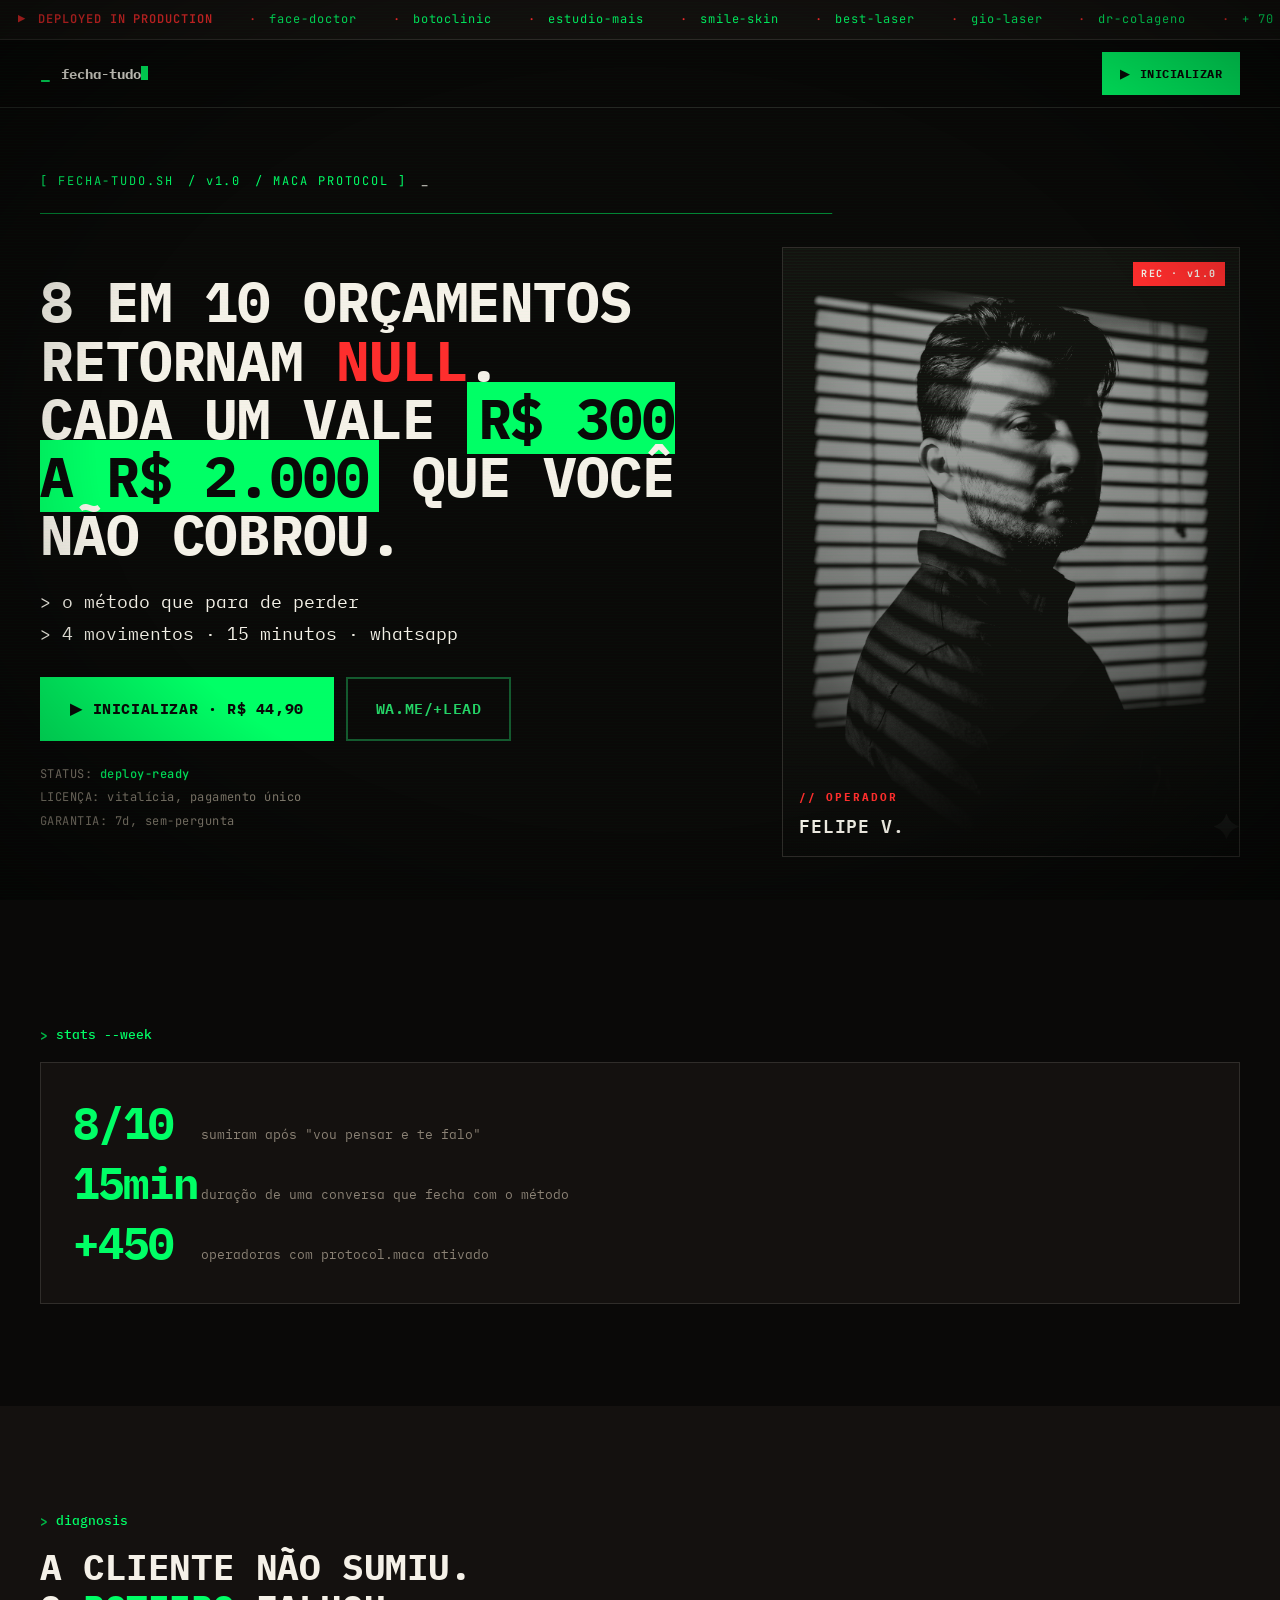
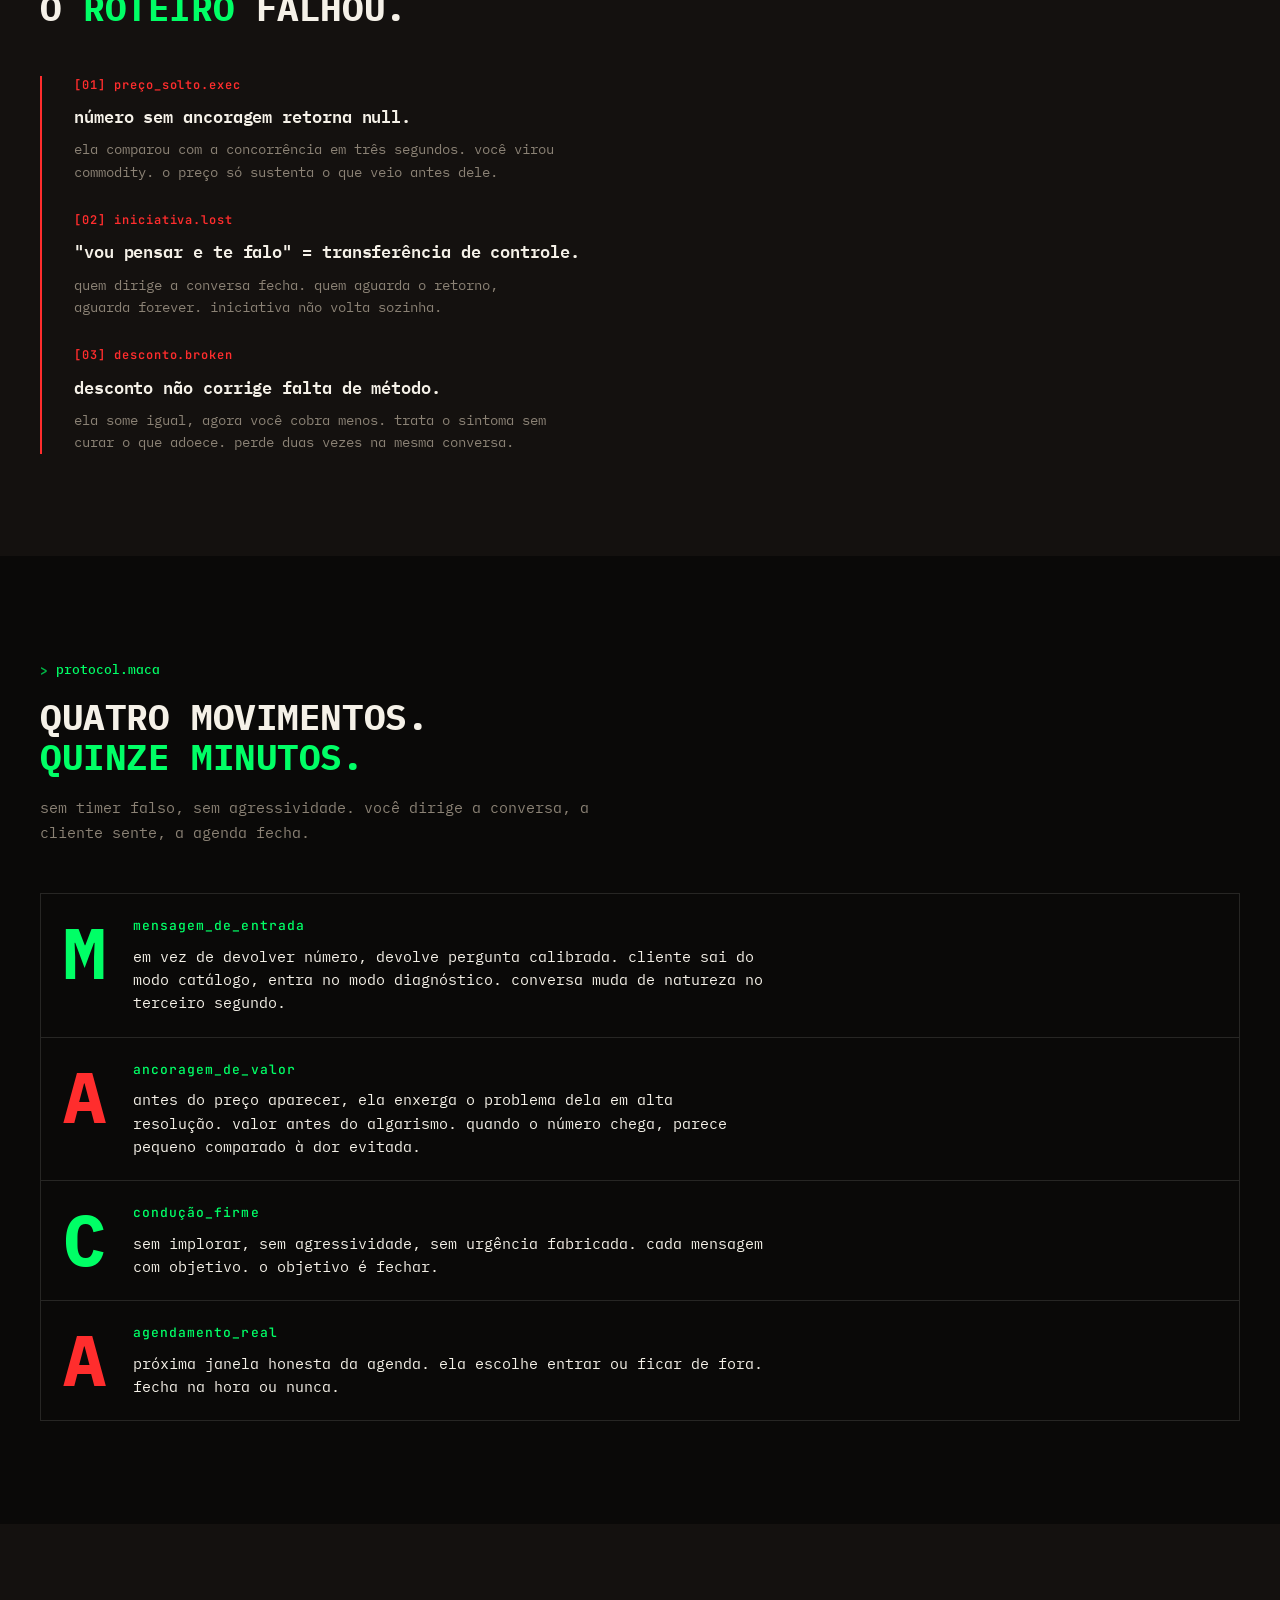
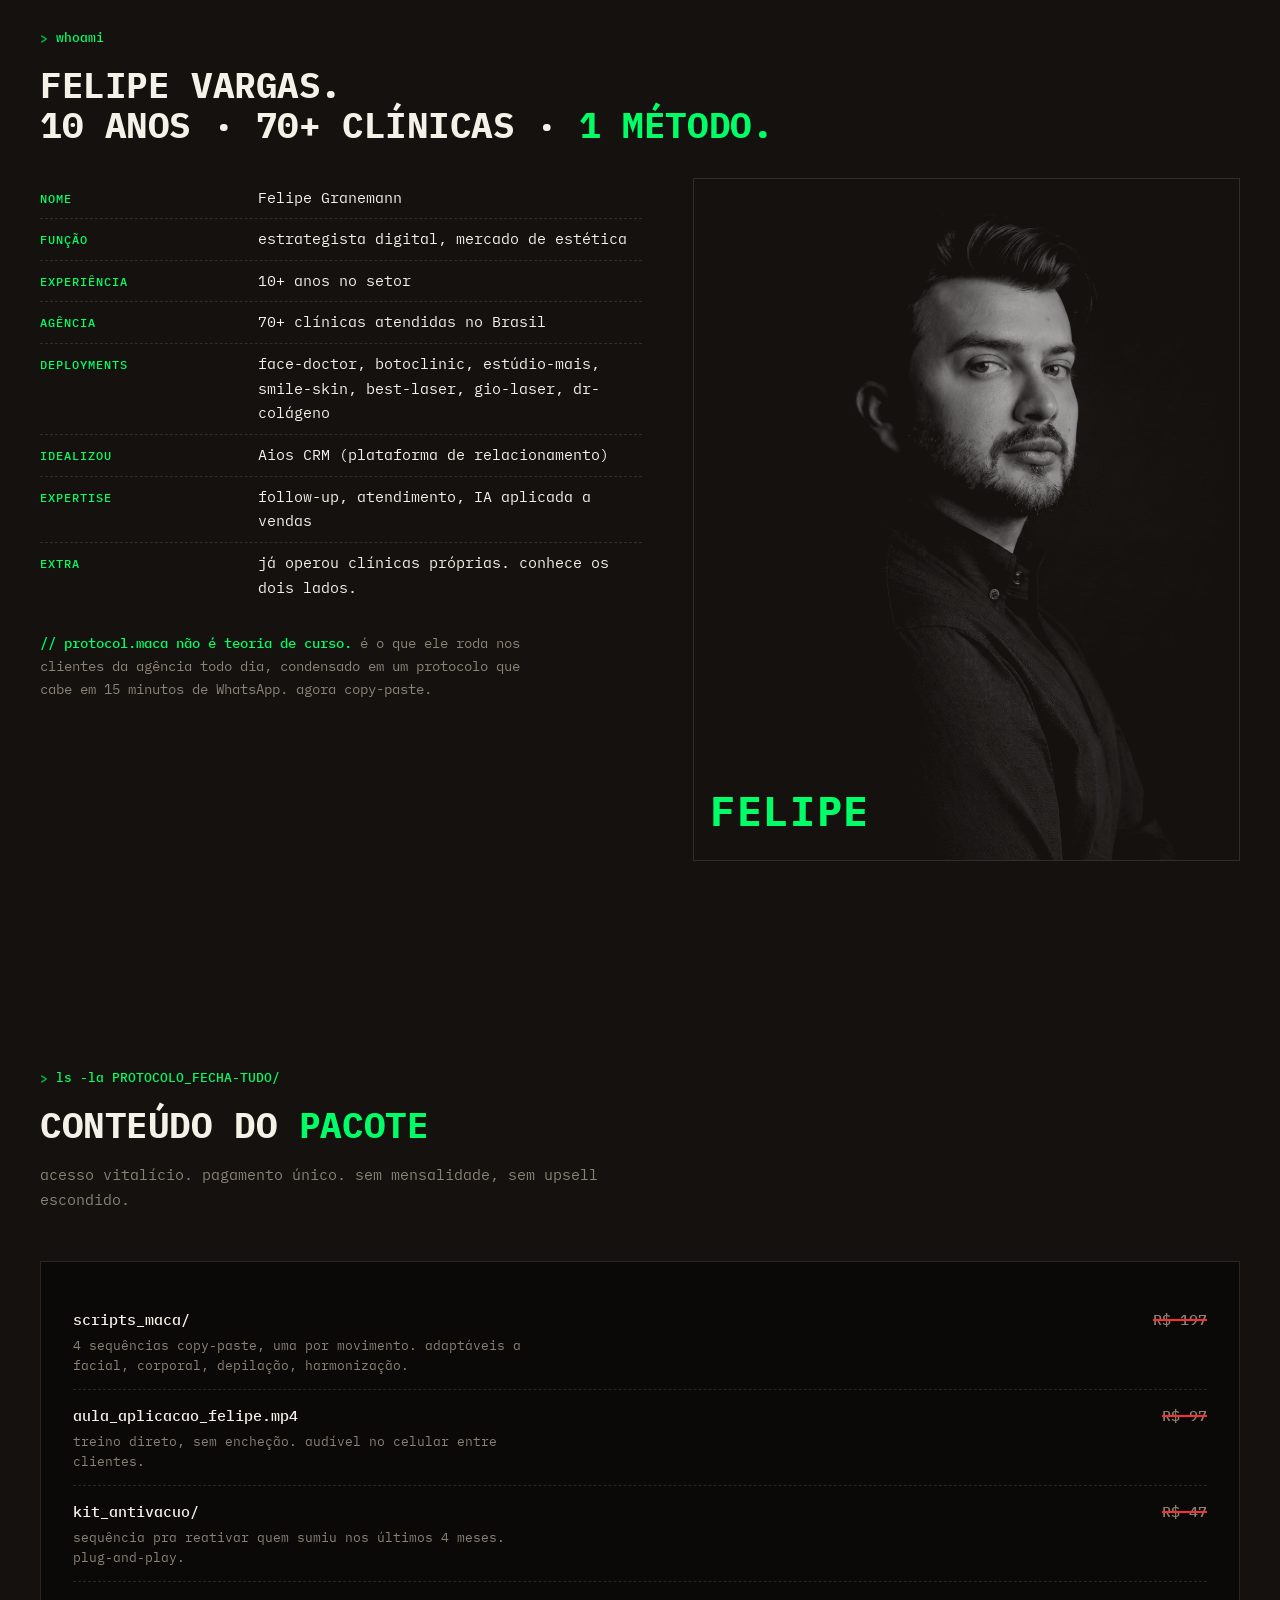
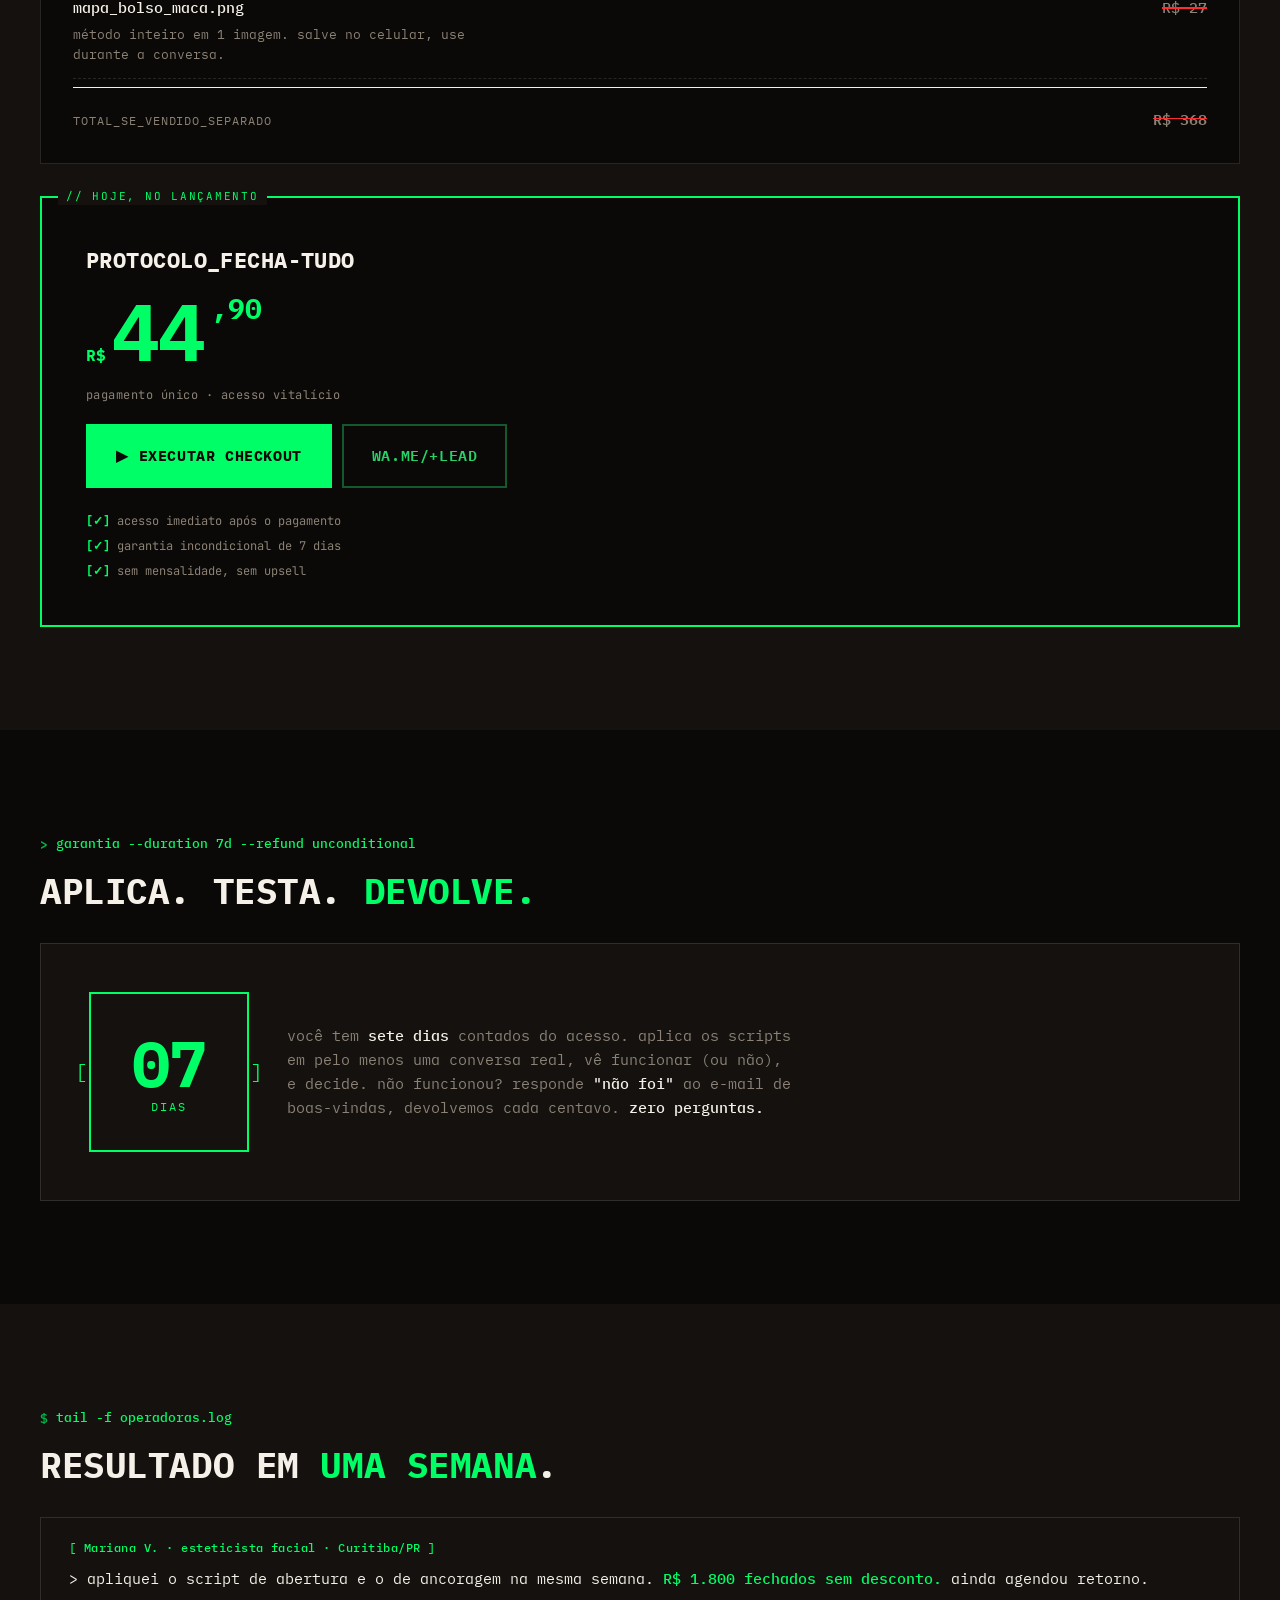
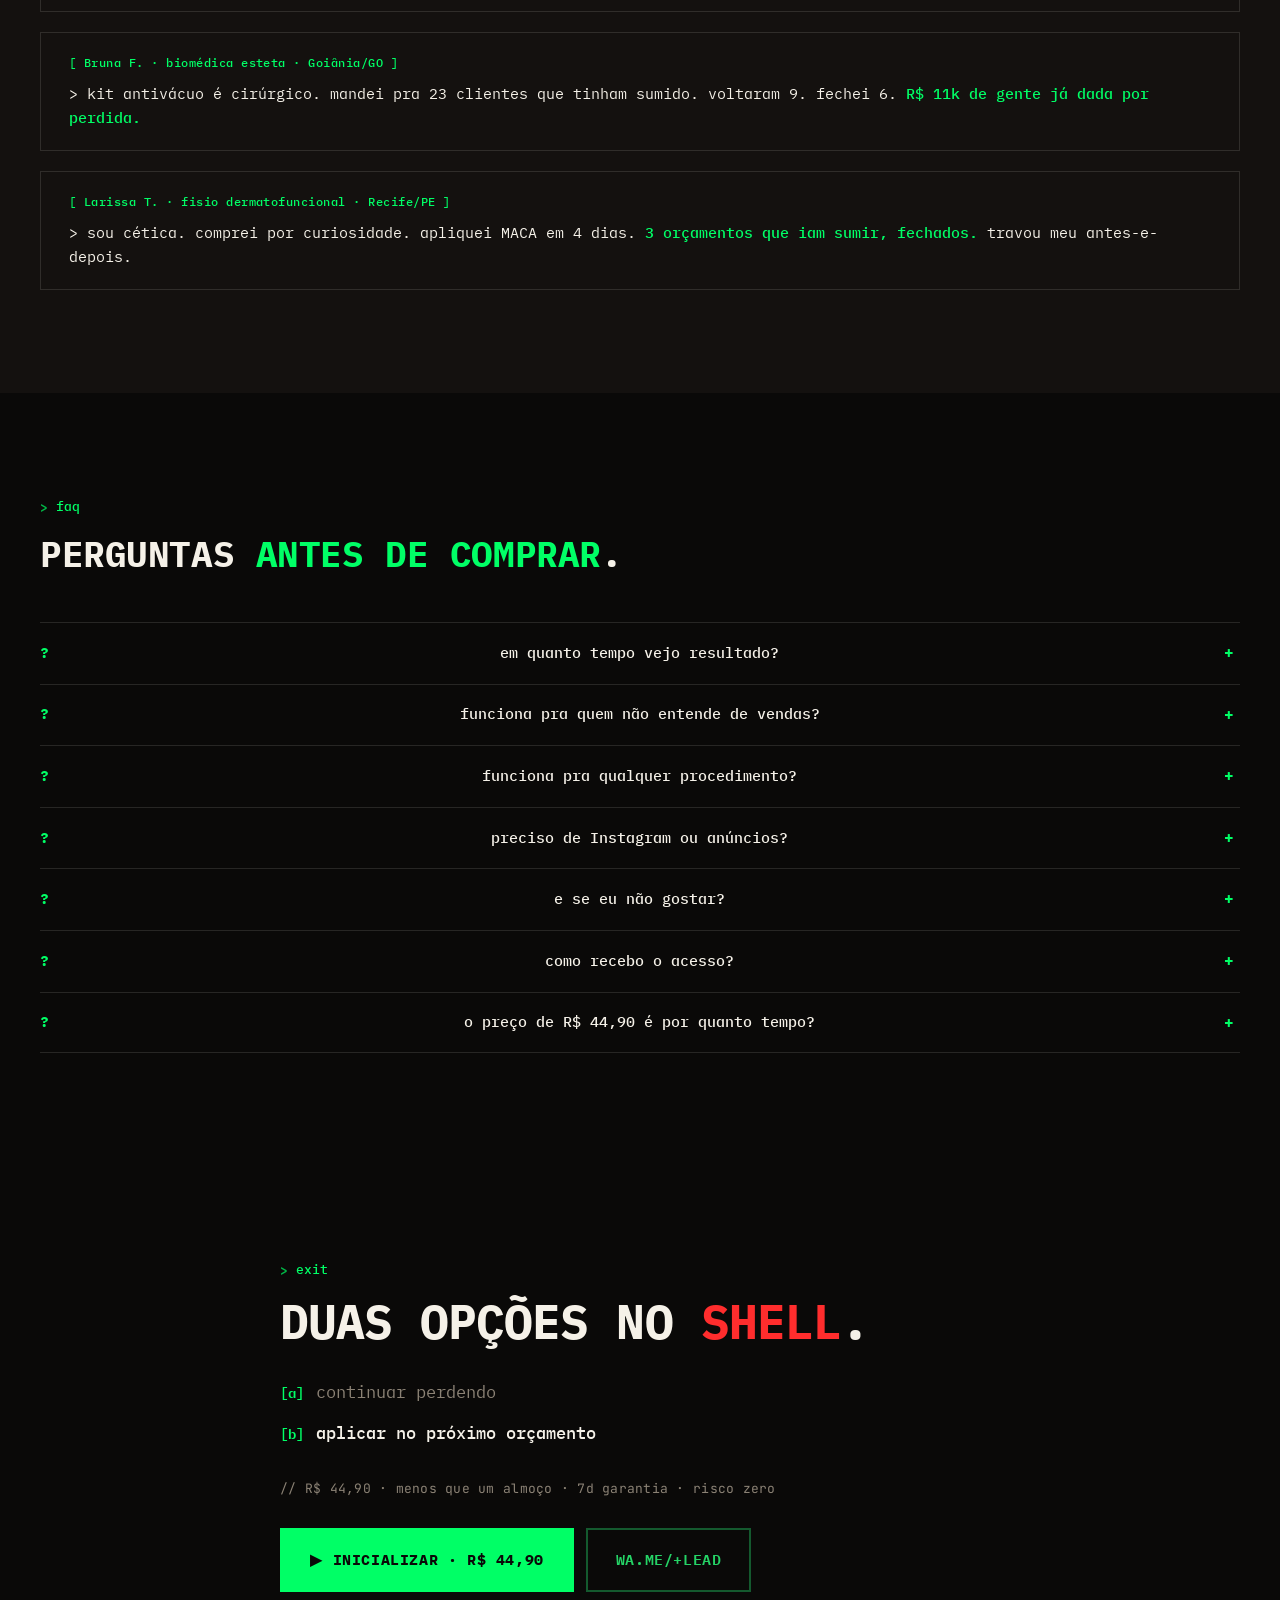
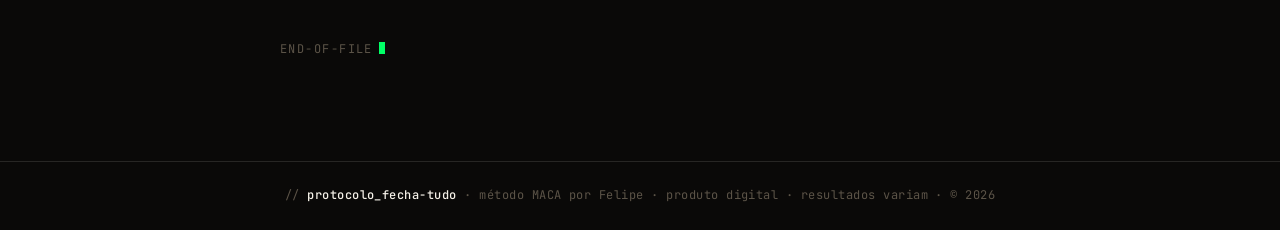
==== commit 89b70f42: "fix: trocar nome do idealizador para Felipe Granemann nas duas paginas Co-Authored-By: Claude Opus 4" ====
--- a/pagina1/index.html
+++ b/pagina1/index.html
@@ -1222,7 +1222,7 @@
 
     <div class="whoami__grid">
       <div class="whoami__data reveal">
-        <div class="row"><div class="key">NOME</div><div class="val">Felipe Vargas</div></div>
+        <div class="row"><div class="key">NOME</div><div class="val">Felipe Granemann</div></div>
         <div class="row"><div class="key">FUNÇÃO</div><div class="val">estrategista digital, mercado de estética</div></div>
         <div class="row"><div class="key">EXPERIÊNCIA</div><div class="val">10+ anos no setor</div></div>
         <div class="row"><div class="key">AGÊNCIA</div><div class="val">70+ clínicas atendidas no Brasil</div></div>
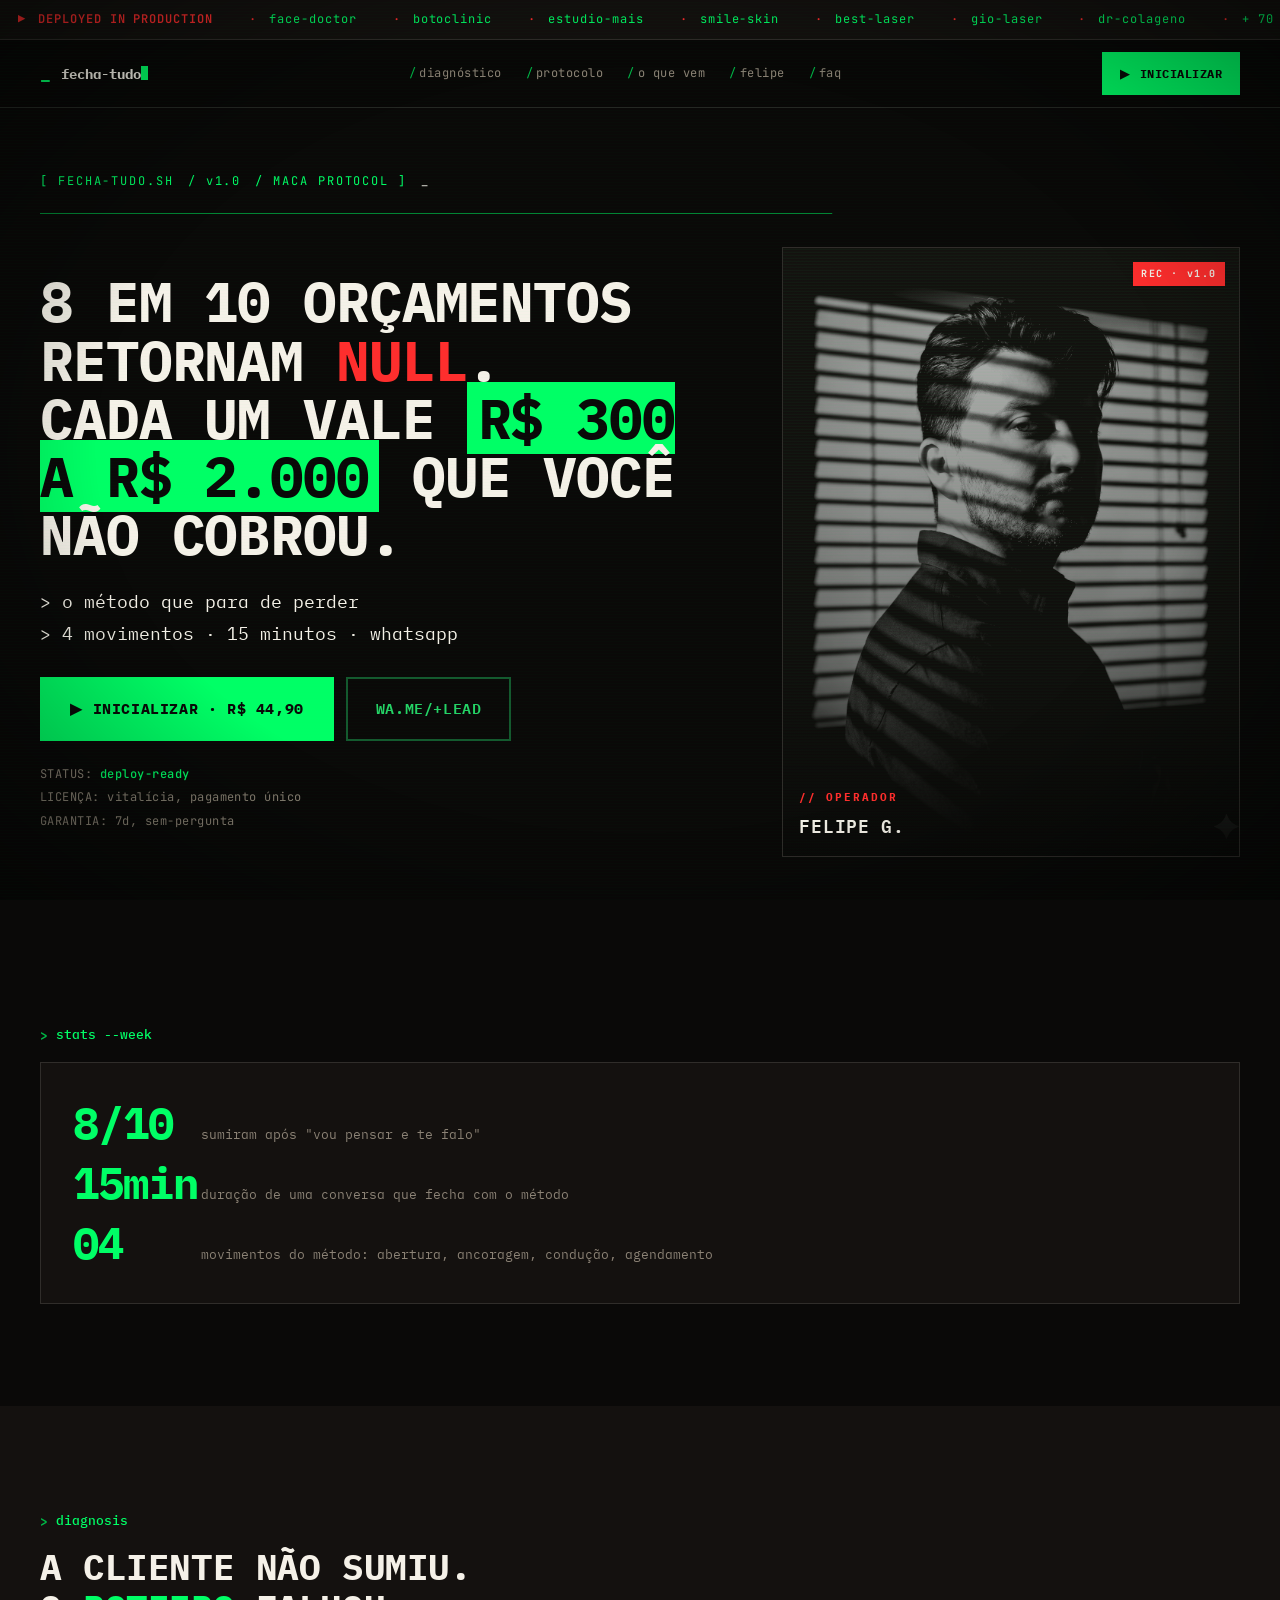
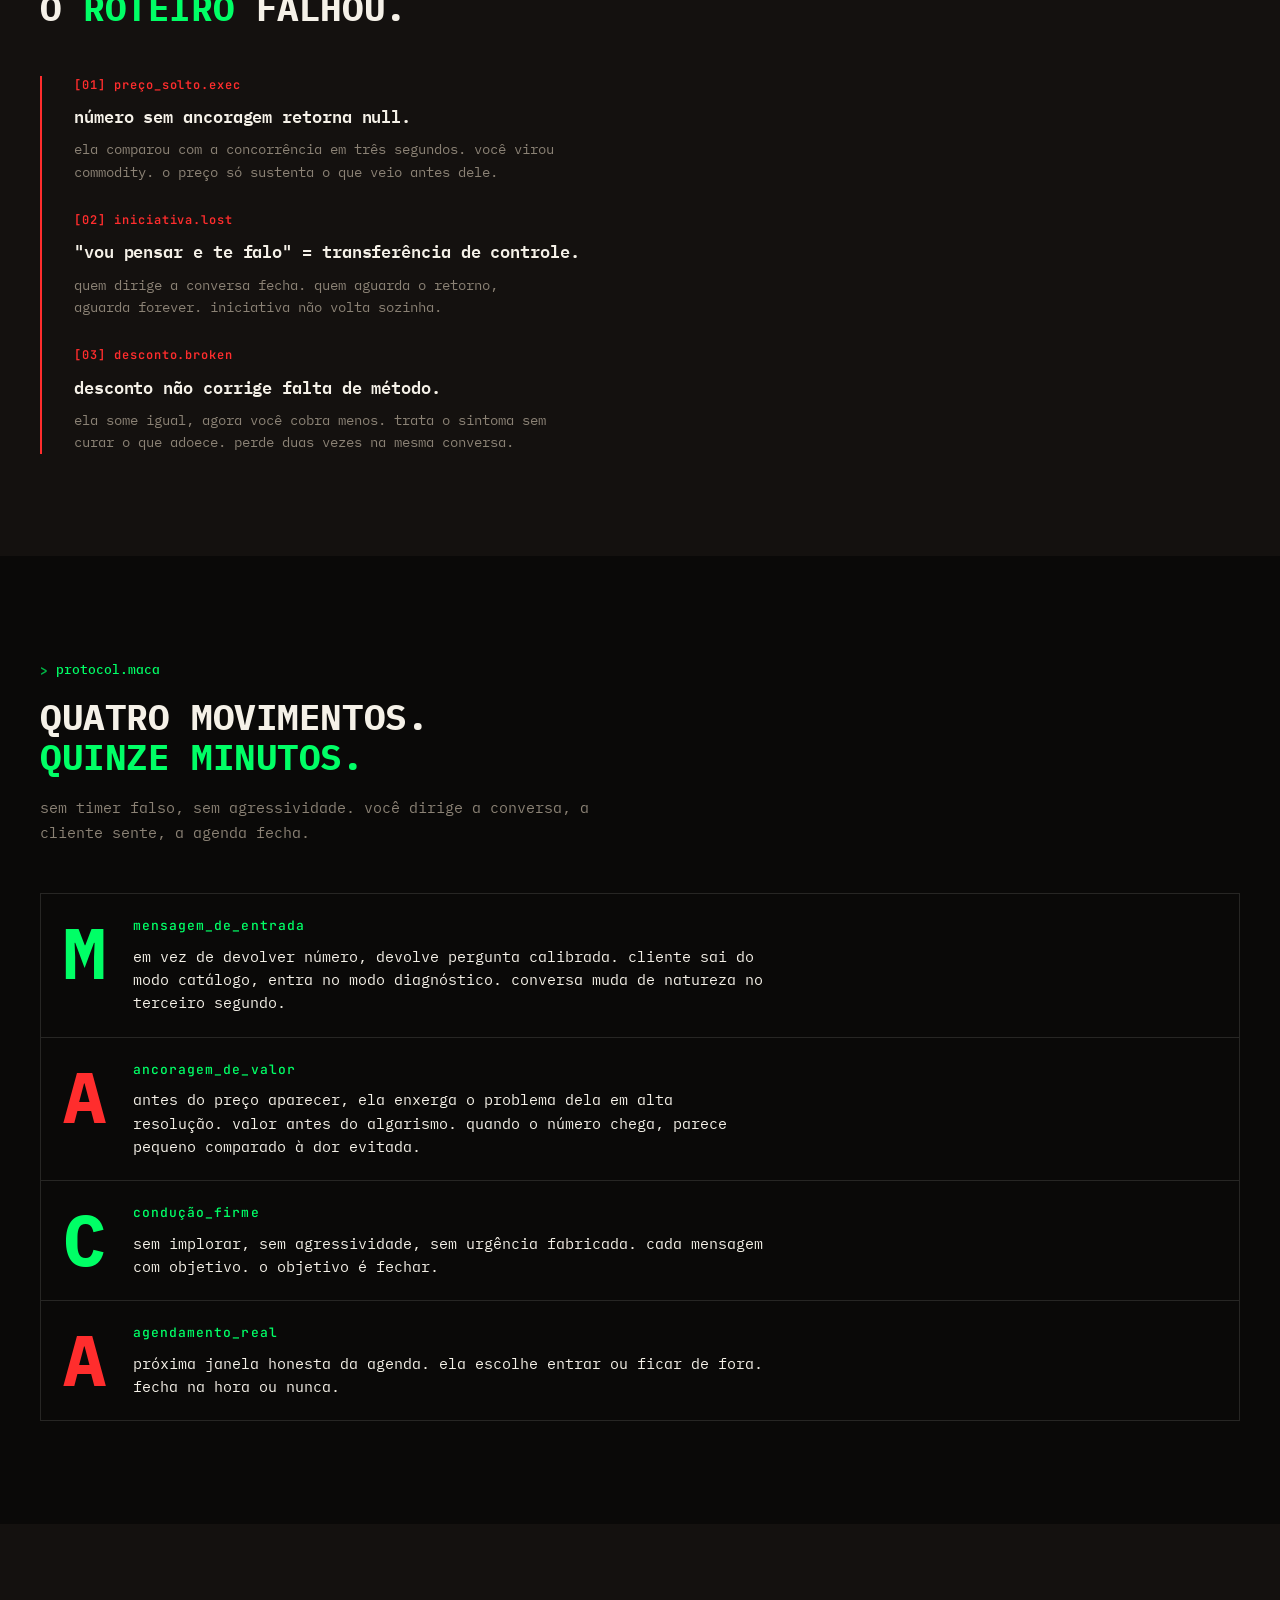
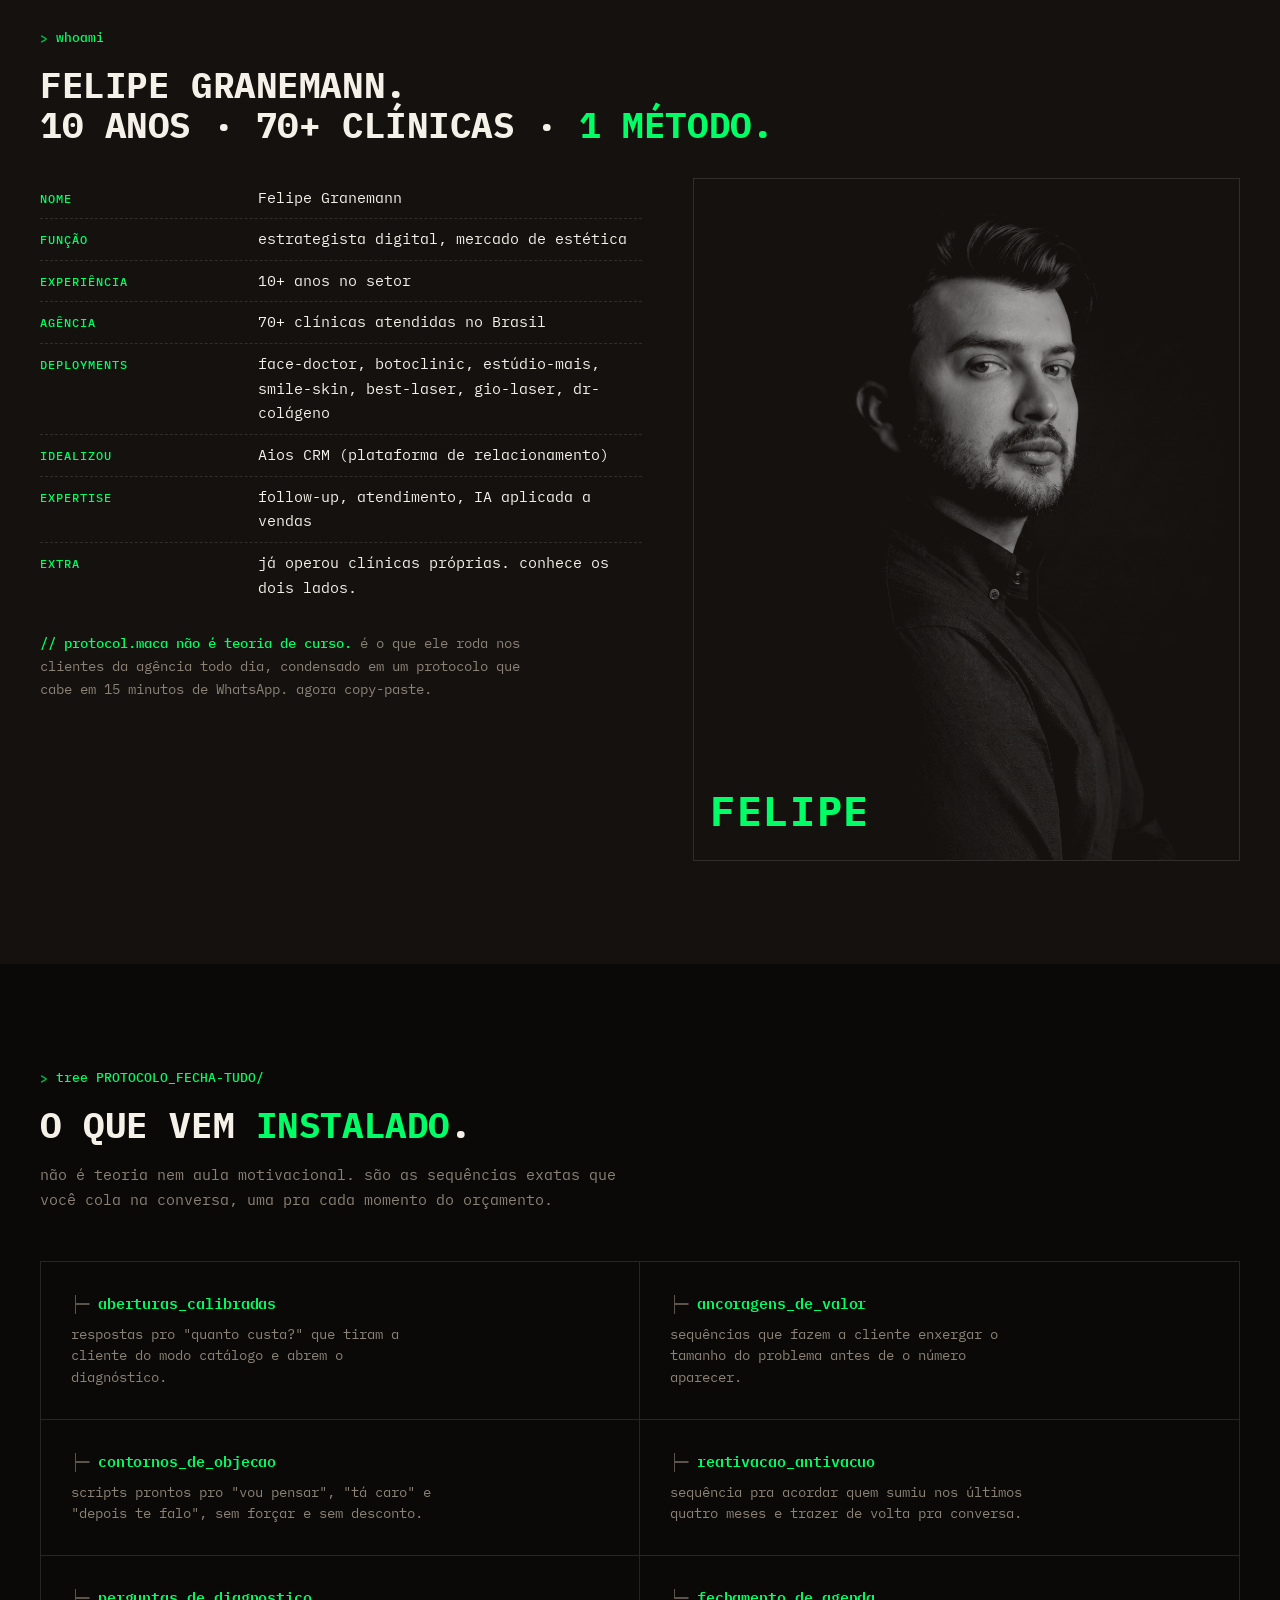
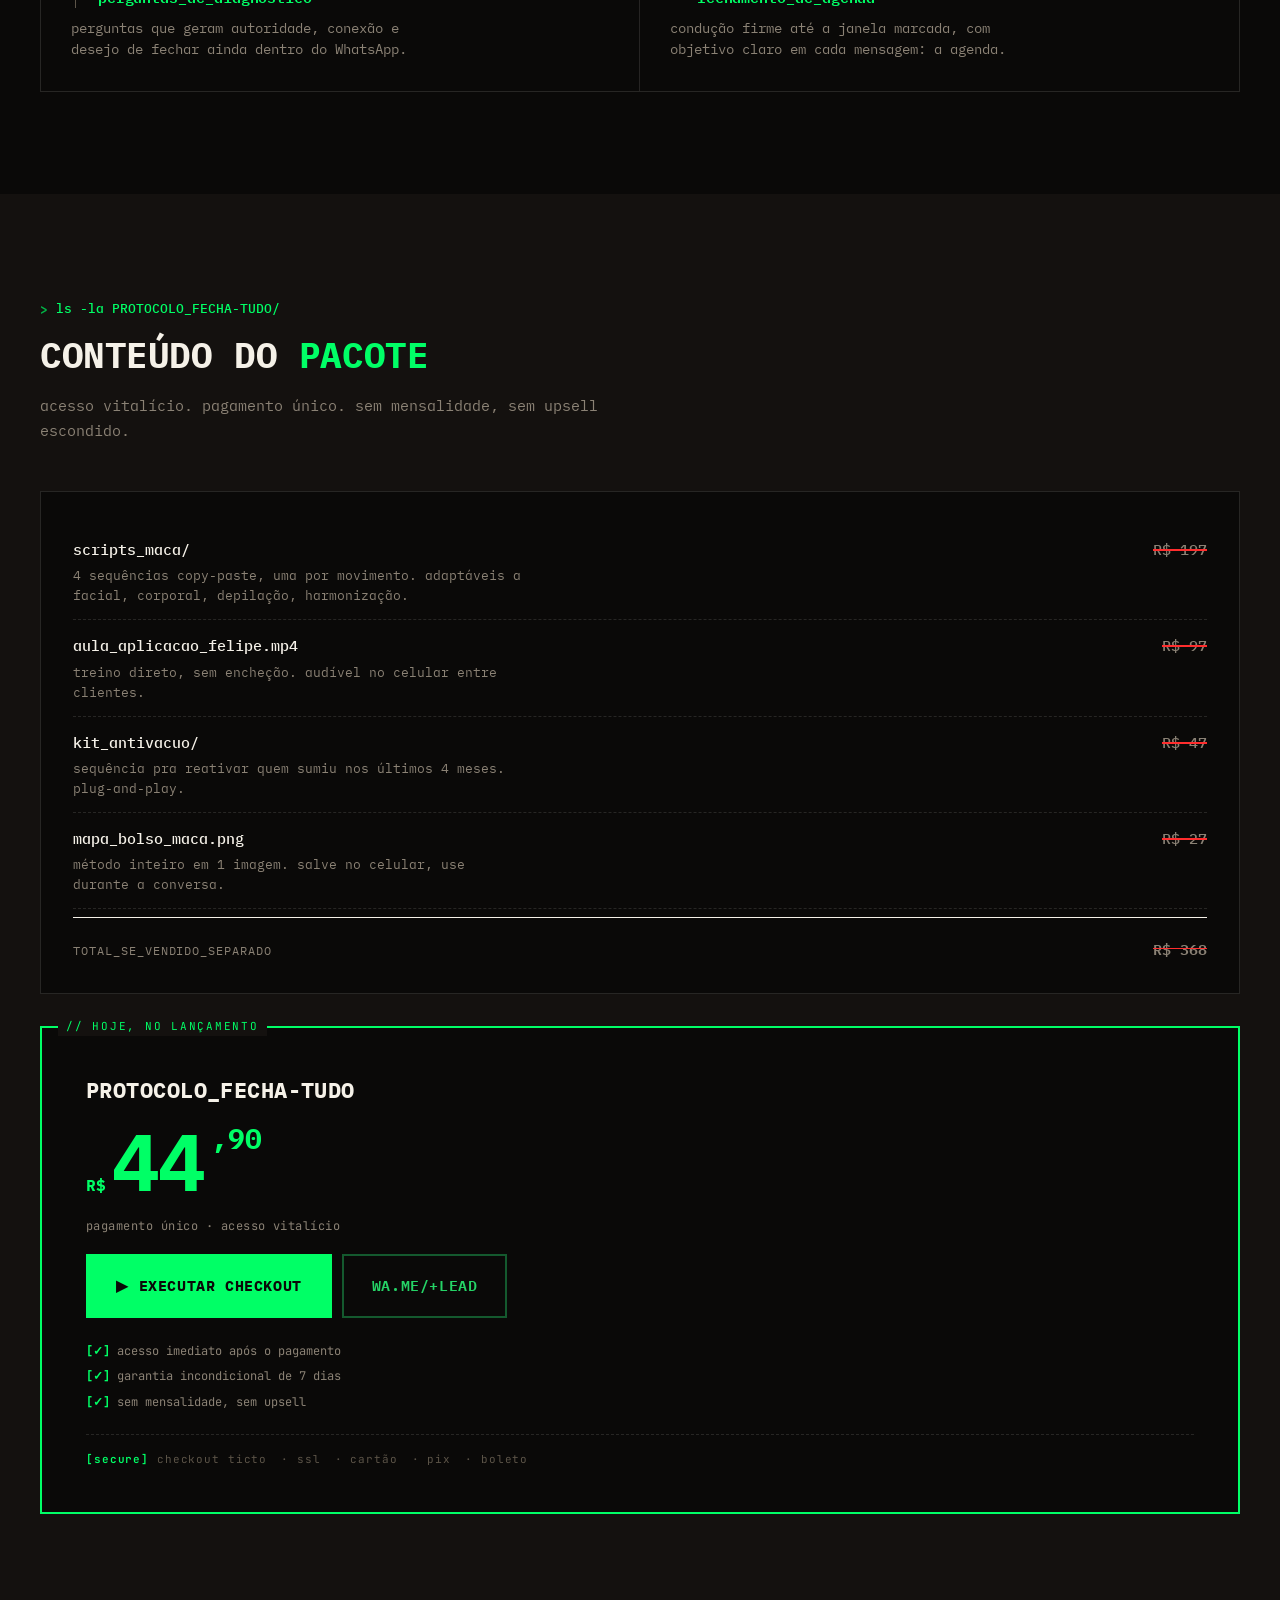
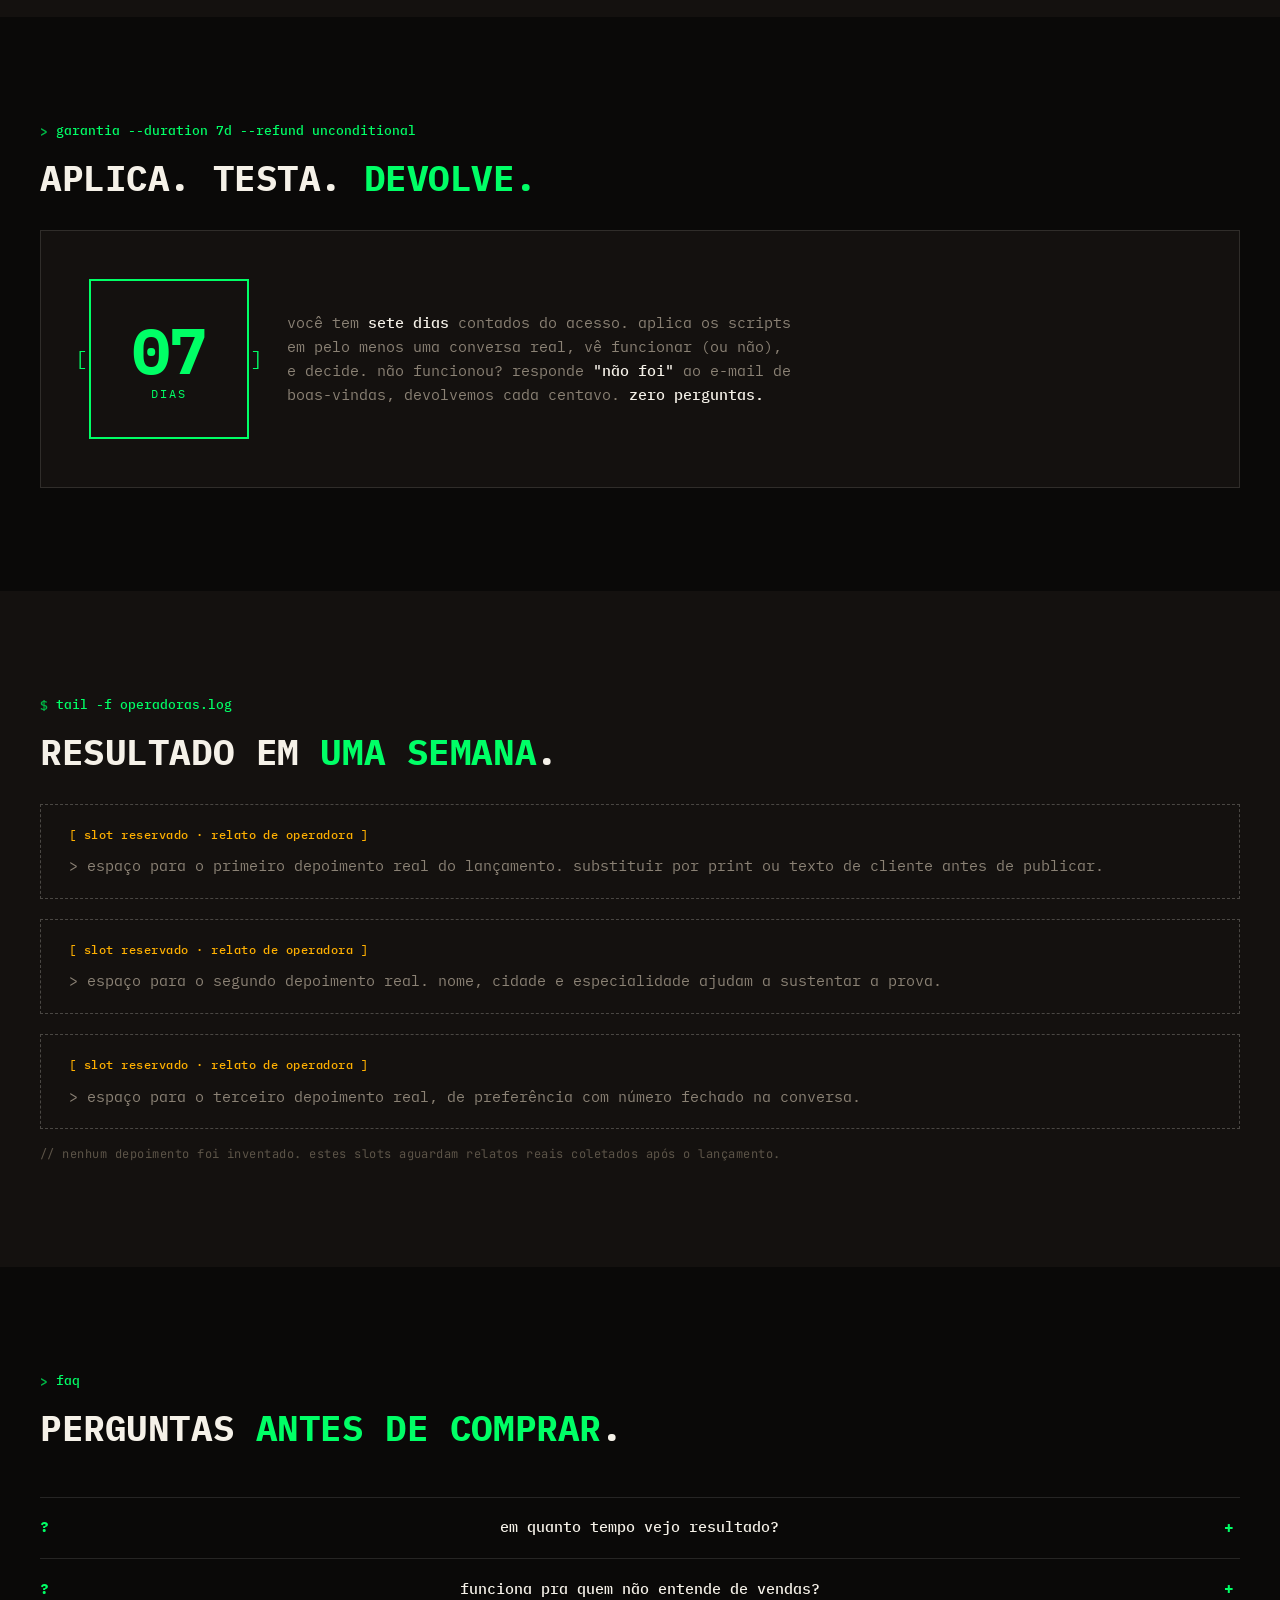
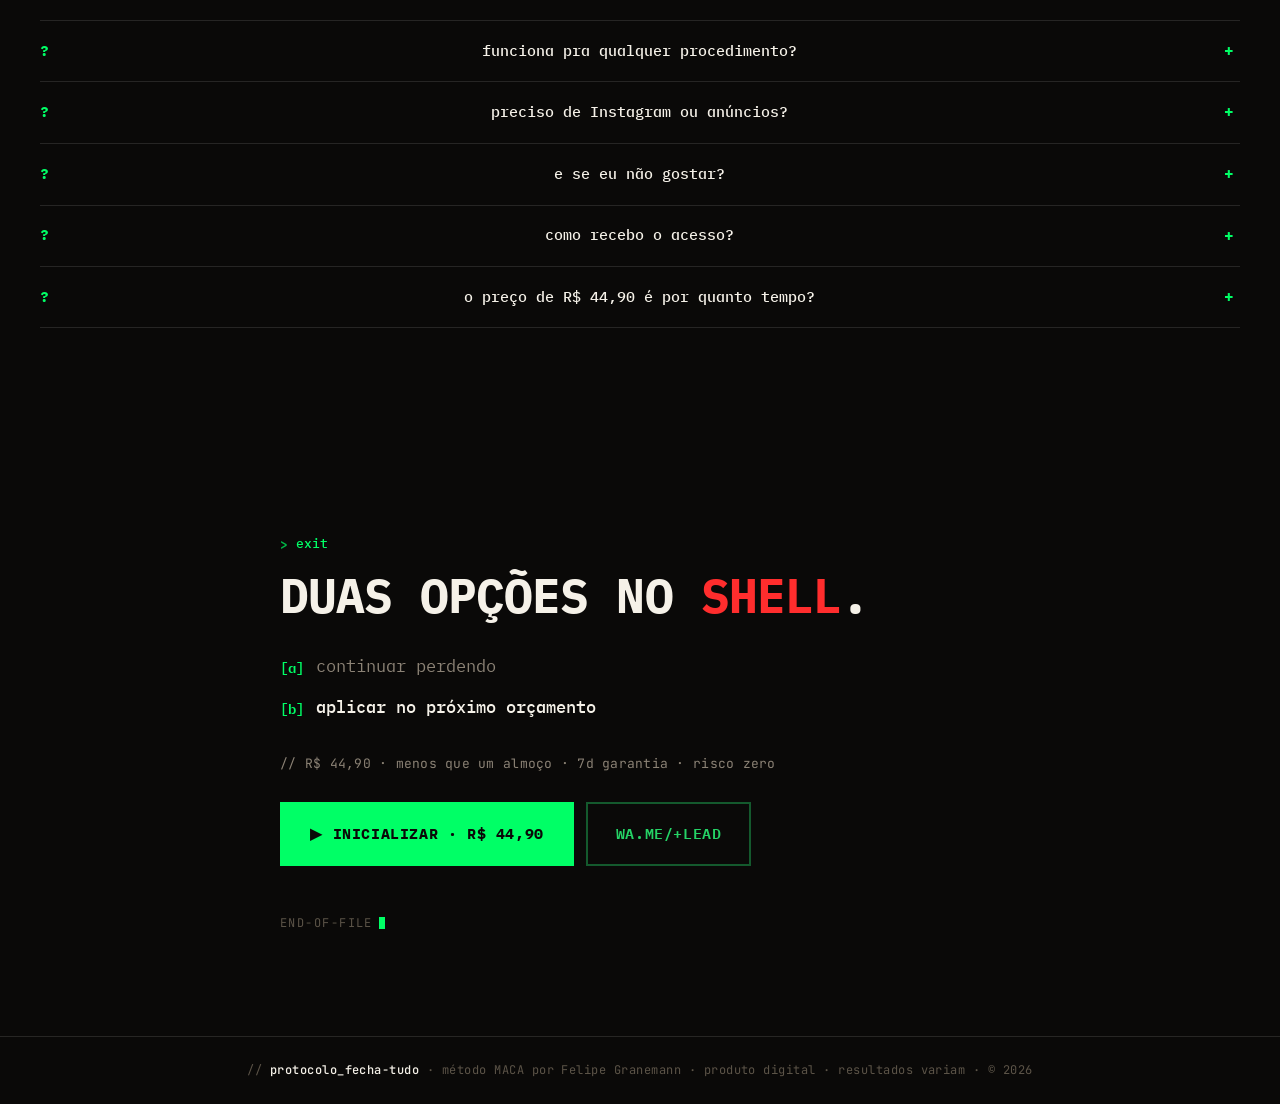
==== commit d2526292: "feat: rebranding das duas paginas espelhando esqueleto de alta conversao - nav de secoes ancorada no" ====
--- a/pagina1/index.html
+++ b/pagina1/index.html
@@ -247,6 +247,26 @@
 
 .topbar .btn { padding: 10px 16px; font-size: 12px; }
 
+/* ============== TOPBAR NAV ============== */
+
+.topbar__nav {
+  display: none;
+  align-items: center;
+  gap: 2px;
+  margin-inline: auto;
+}
+@media (min-width: 860px) { .topbar__nav { display: inline-flex; } }
+.topbar__nav a {
+  font-family: 'JetBrains Mono', monospace;
+  font-size: 12px;
+  color: var(--ink-mute);
+  padding: 7px 11px;
+  letter-spacing: 0.04em;
+  transition: color 200ms var(--ease-out);
+}
+.topbar__nav a::before { content: "/"; color: var(--phosphor-dim); margin-right: 3px; }
+.topbar__nav a:hover { color: var(--phosphor); }
+
 /* ============== TERMINAL TYPOGRAPHY ============== */
 
 .cmd {
@@ -565,6 +585,47 @@
   max-width: 70ch;
 }
 
+/* ============== TREE / O QUE VEM INSTALADO ============== */
+
+.tree__grid {
+  display: grid;
+  grid-template-columns: 1fr;
+  border: 1px solid var(--rule);
+  margin-top: 32px;
+}
+@media (min-width: 680px) { .tree__grid { grid-template-columns: 1fr 1fr; } }
+.tree__cell {
+  padding: clamp(20px, 2.8vw, 30px);
+  border-bottom: 1px solid var(--rule);
+  transition: background 240ms var(--ease-out);
+}
+@media (min-width: 680px) {
+  .tree__cell:nth-child(odd) { border-right: 1px solid var(--rule); }
+  .tree__cell:nth-last-child(-n+2) { border-bottom: 0; }
+}
+@media (max-width: 679px) {
+  .tree__cell:last-child { border-bottom: 0; }
+}
+.tree__cell:hover { background: var(--bg); }
+.tree__name {
+  font-family: 'IBM Plex Mono', monospace;
+  font-size: 15px;
+  font-weight: 600;
+  color: var(--phosphor);
+  margin-bottom: 8px;
+  letter-spacing: -0.005em;
+}
+.tree__name::before { content: "├─ "; color: var(--ink-faint); }
+.tree__cell:nth-last-child(-n+1) .tree__name::before,
+.tree__cell:last-child .tree__name::before { content: "└─ "; }
+.tree__desc {
+  font-family: 'IBM Plex Mono', monospace;
+  font-size: 13.5px;
+  line-height: 1.6;
+  color: var(--ink-mute);
+  max-width: 46ch;
+}
+
 /* ============== WHOAMI / FELIPE ============== */
 
 .whoami__grid {
@@ -766,6 +827,26 @@
   font-weight: 700;
 }
 
+.ls__final-secure {
+  margin-top: 4px;
+  padding-top: 16px;
+  border-top: 1px dashed var(--rule);
+  font-family: 'JetBrains Mono', monospace;
+  font-size: 11px;
+  letter-spacing: 0.08em;
+  color: var(--ink-faint);
+  display: flex;
+  flex-wrap: wrap;
+  gap: 6px 14px;
+  align-items: center;
+}
+.ls__final-secure strong {
+  color: var(--phosphor);
+  font-weight: 600;
+}
+.ls__final-secure span::before { content: "· "; color: var(--ink-faint); }
+.ls__final-secure span:first-of-type::before { content: ""; }
+
 /* ============== GUARANTEE ============== */
 
 .guarantee__box {
@@ -852,6 +933,22 @@
   color: var(--ink);
 }
 .logs__entry-text strong { color: var(--phosphor); font-weight: 500; }
+
+.logs__entry--ph {
+  border-style: dashed;
+  border-color: var(--rule-strong);
+  background: transparent;
+}
+.logs__entry--ph:hover { border-color: var(--amber); }
+.logs__entry--ph .logs__entry-meta { color: var(--amber); }
+.logs__entry--ph .logs__entry-text { color: var(--ink-mute); }
+.logs__note {
+  margin-top: 16px;
+  font-family: 'JetBrains Mono', monospace;
+  font-size: 12px;
+  color: var(--ink-faint);
+  letter-spacing: 0.04em;
+}
 
 /* ============== FAQ ============== */
 
@@ -1055,6 +1152,13 @@
       <span class="brand__mark">_</span>
       <span>fecha-tudo<span class="brand__cursor" aria-hidden="true"></span></span>
     </a>
+    <nav class="topbar__nav" aria-label="Seções da página">
+      <a href="#diagnostico">diagnóstico</a>
+      <a href="#protocolo">protocolo</a>
+      <a href="#instalado">o que vem</a>
+      <a href="#felipe">felipe</a>
+      <a href="#faq">faq</a>
+    </nav>
     <a href="#oferta"
        class="btn btn--primary"
        data-event="cta_click"
@@ -1118,7 +1222,7 @@
         <span class="boot__photo-stamp" aria-hidden="true">REC · v1.0</span>
         <div class="boot__photo-tag">
           <div class="boot__photo-tag-role">// operador</div>
-          <div class="boot__photo-tag-name">FELIPE V.</div>
+          <div class="boot__photo-tag-name">FELIPE G.</div>
         </div>
       </div>
     </div>
@@ -1138,14 +1242,14 @@
         <div class="stats__lbl">duração de uma conversa que fecha com o método</div>
       </div>
       <div class="stats__row">
-        <div class="stats__num">+450</div>
-        <div class="stats__lbl">operadoras com protocol.maca ativado</div>
+        <div class="stats__num">04</div>
+        <div class="stats__lbl">movimentos do método: abertura, ancoragem, condução, agendamento</div>
       </div>
     </div>
   </div>
 </section>
 
-<section class="section section--alt" aria-labelledby="diag-title">
+<section class="section section--alt" id="diagnostico" aria-labelledby="diag-title">
   <div class="container">
     <div class="section__head reveal">
       <div class="cmd cmd--gt">diagnosis</div>
@@ -1172,7 +1276,7 @@
   </div>
 </section>
 
-<section class="section" aria-labelledby="protocol-title">
+<section class="section" id="protocolo" aria-labelledby="protocol-title">
   <div class="container">
     <div class="section__head reveal">
       <div class="cmd cmd--gt">protocol.maca</div>
@@ -1213,11 +1317,11 @@
   </div>
 </section>
 
-<section class="section section--alt" aria-labelledby="who-title">
+<section class="section section--alt" id="felipe" aria-labelledby="who-title">
   <div class="container">
     <div class="section__head reveal" style="margin-bottom:32px;">
       <div class="cmd cmd--gt">whoami</div>
-      <h2 id="who-title" class="h2">felipe vargas.<br>10 anos · 70+ clínicas · <em>1 método.</em></h2>
+      <h2 id="who-title" class="h2">felipe granemann.<br>10 anos · 70+ clínicas · <em>1 método.</em></h2>
     </div>
 
     <div class="whoami__grid">
@@ -1238,6 +1342,43 @@
 
       <div class="whoami__photo reveal">
         <img src="../assets/felipe-studio.jpg" alt="Felipe em retrato de estúdio" loading="lazy" />
+      </div>
+    </div>
+  </div>
+</section>
+
+<section class="section" id="instalado" aria-labelledby="tree-title">
+  <div class="container">
+    <div class="section__head reveal" style="max-width: 660px;">
+      <div class="cmd cmd--gt">tree PROTOCOLO_FECHA-TUDO/</div>
+      <h2 id="tree-title" class="h2">o que vem <em>instalado</em>.</h2>
+      <p class="lede" style="margin-top:18px;">não é teoria nem aula motivacional. são as sequências exatas que você cola na conversa, uma pra cada momento do orçamento.</p>
+    </div>
+
+    <div class="tree__grid reveal">
+      <div class="tree__cell">
+        <div class="tree__name">aberturas_calibradas</div>
+        <p class="tree__desc">respostas pro "quanto custa?" que tiram a cliente do modo catálogo e abrem o diagnóstico.</p>
+      </div>
+      <div class="tree__cell">
+        <div class="tree__name">ancoragens_de_valor</div>
+        <p class="tree__desc">sequências que fazem a cliente enxergar o tamanho do problema antes de o número aparecer.</p>
+      </div>
+      <div class="tree__cell">
+        <div class="tree__name">contornos_de_objecao</div>
+        <p class="tree__desc">scripts prontos pro "vou pensar", "tá caro" e "depois te falo", sem forçar e sem desconto.</p>
+      </div>
+      <div class="tree__cell">
+        <div class="tree__name">reativacao_antivacuo</div>
+        <p class="tree__desc">sequência pra acordar quem sumiu nos últimos quatro meses e trazer de volta pra conversa.</p>
+      </div>
+      <div class="tree__cell">
+        <div class="tree__name">perguntas_de_diagnostico</div>
+        <p class="tree__desc">perguntas que geram autoridade, conexão e desejo de fechar ainda dentro do WhatsApp.</p>
+      </div>
+      <div class="tree__cell">
+        <div class="tree__name">fechamento_de_agenda</div>
+        <p class="tree__desc">condução firme até a janela marcada, com objetivo claro em cada mensagem: a agenda.</p>
       </div>
     </div>
   </div>
@@ -1313,6 +1454,14 @@
         <span>garantia incondicional de 7 dias</span>
         <span>sem mensalidade, sem upsell</span>
       </div>
+
+      <div class="ls__final-secure" aria-label="Pagamento seguro">
+        <span><strong>[secure]</strong> checkout ticto</span>
+        <span>ssl</span>
+        <span>cartão</span>
+        <span>pix</span>
+        <span>boleto</span>
+      </div>
     </div>
   </div>
 </section>
@@ -1346,19 +1495,20 @@
     </div>
 
     <div class="logs__list reveal">
-      <article class="logs__entry">
-        <div class="logs__entry-meta">Mariana V. · esteticista facial · Curitiba/PR</div>
-        <p class="logs__entry-text">&gt; apliquei o script de abertura e o de ancoragem na mesma semana. <strong>R$ 1.800 fechados sem desconto.</strong> ainda agendou retorno.</p>
+      <article class="logs__entry logs__entry--ph">
+        <div class="logs__entry-meta">slot reservado · relato de operadora</div>
+        <p class="logs__entry-text">&gt; espaço para o primeiro depoimento real do lançamento. substituir por print ou texto de cliente antes de publicar.</p>
       </article>
-      <article class="logs__entry">
-        <div class="logs__entry-meta">Bruna F. · biomédica esteta · Goiânia/GO</div>
-        <p class="logs__entry-text">&gt; kit antivácuo é cirúrgico. mandei pra 23 clientes que tinham sumido. voltaram 9. fechei 6. <strong>R$ 11k de gente já dada por perdida.</strong></p>
+      <article class="logs__entry logs__entry--ph">
+        <div class="logs__entry-meta">slot reservado · relato de operadora</div>
+        <p class="logs__entry-text">&gt; espaço para o segundo depoimento real. nome, cidade e especialidade ajudam a sustentar a prova.</p>
       </article>
-      <article class="logs__entry">
-        <div class="logs__entry-meta">Larissa T. · fisio dermatofuncional · Recife/PE</div>
-        <p class="logs__entry-text">&gt; sou cética. comprei por curiosidade. apliquei MACA em 4 dias. <strong>3 orçamentos que iam sumir, fechados.</strong> travou meu antes-e-depois.</p>
+      <article class="logs__entry logs__entry--ph">
+        <div class="logs__entry-meta">slot reservado · relato de operadora</div>
+        <p class="logs__entry-text">&gt; espaço para o terceiro depoimento real, de preferência com número fechado na conversa.</p>
       </article>
     </div>
+    <p class="logs__note">// nenhum depoimento foi inventado. estes slots aguardam relatos reais coletados após o lançamento.</p>
   </div>
 </section>
 
@@ -1441,7 +1591,7 @@
 
 <footer class="footer" role="contentinfo">
   <div class="container">
-    // <strong>protocolo_fecha-tudo</strong> · método MACA por Felipe · produto digital · resultados variam · © 2026
+    // <strong>protocolo_fecha-tudo</strong> · método MACA por Felipe Granemann · produto digital · resultados variam · © 2026
   </div>
 </footer>
 
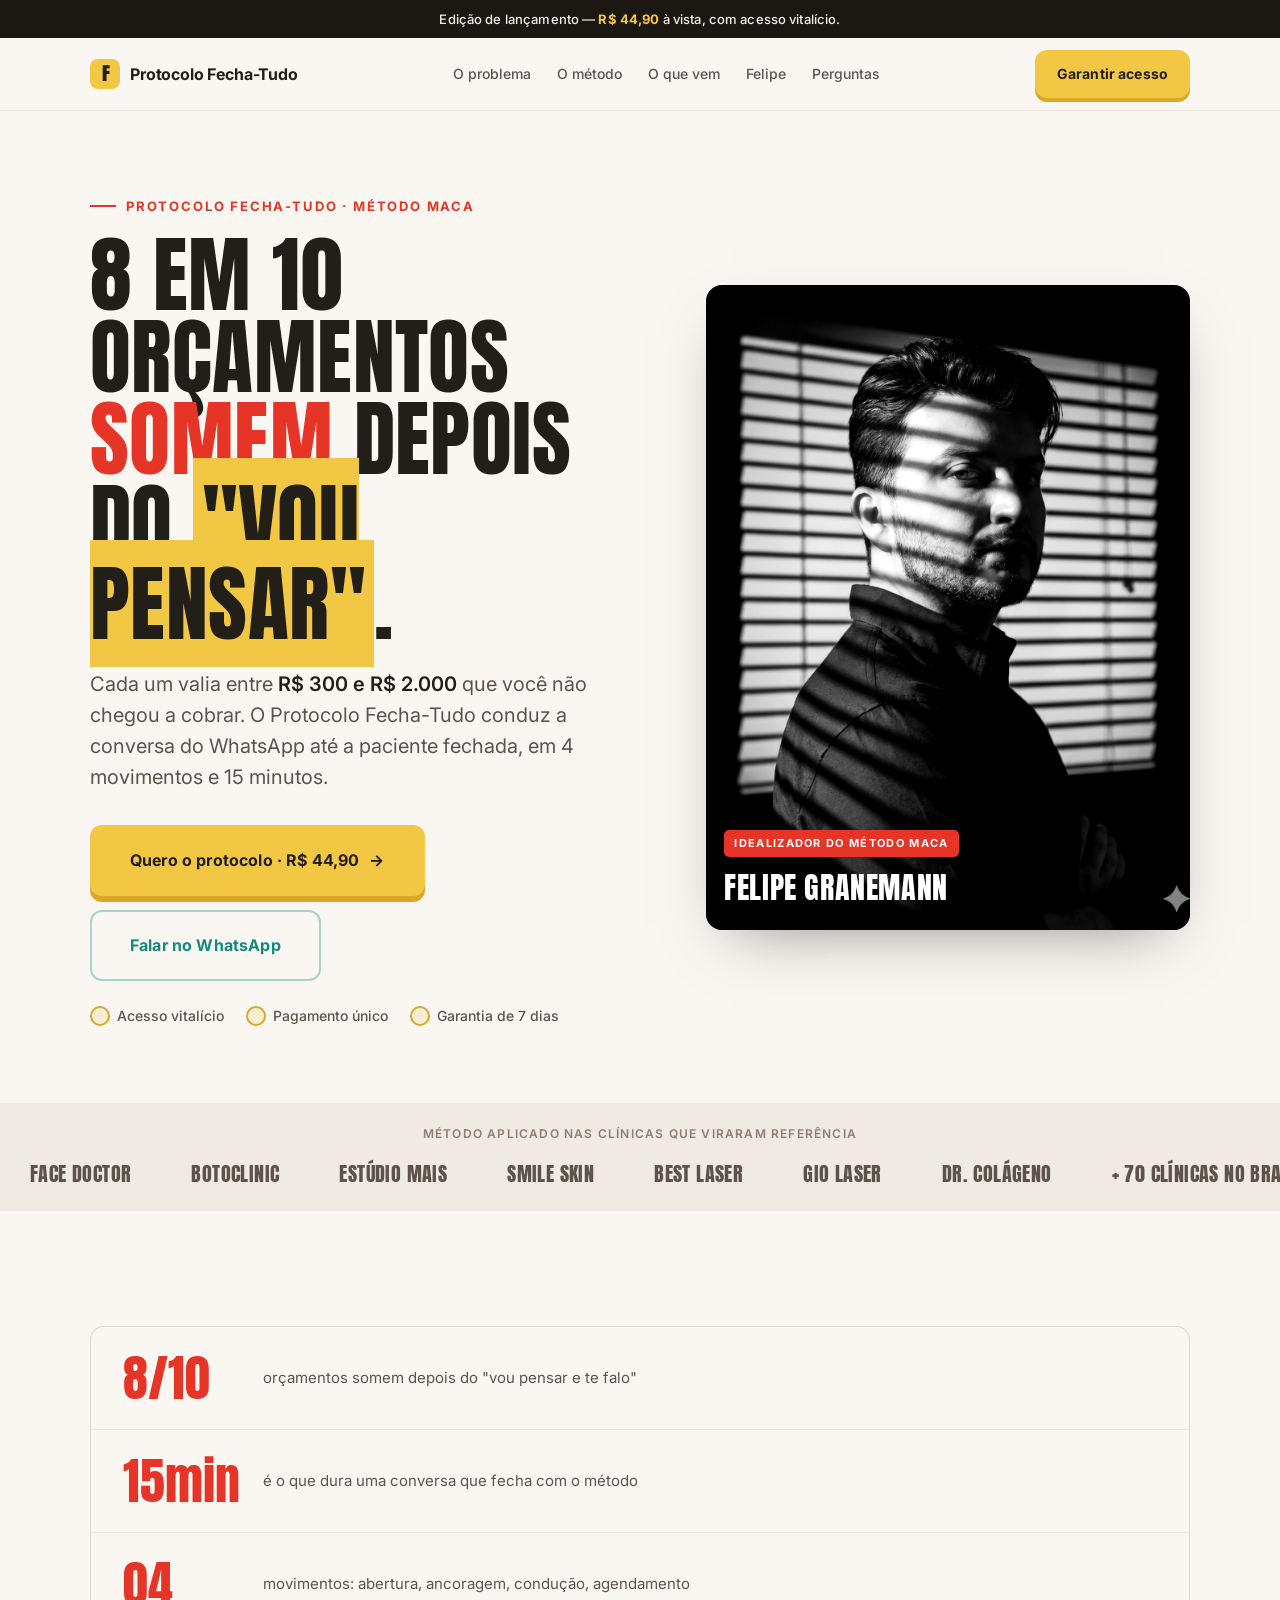
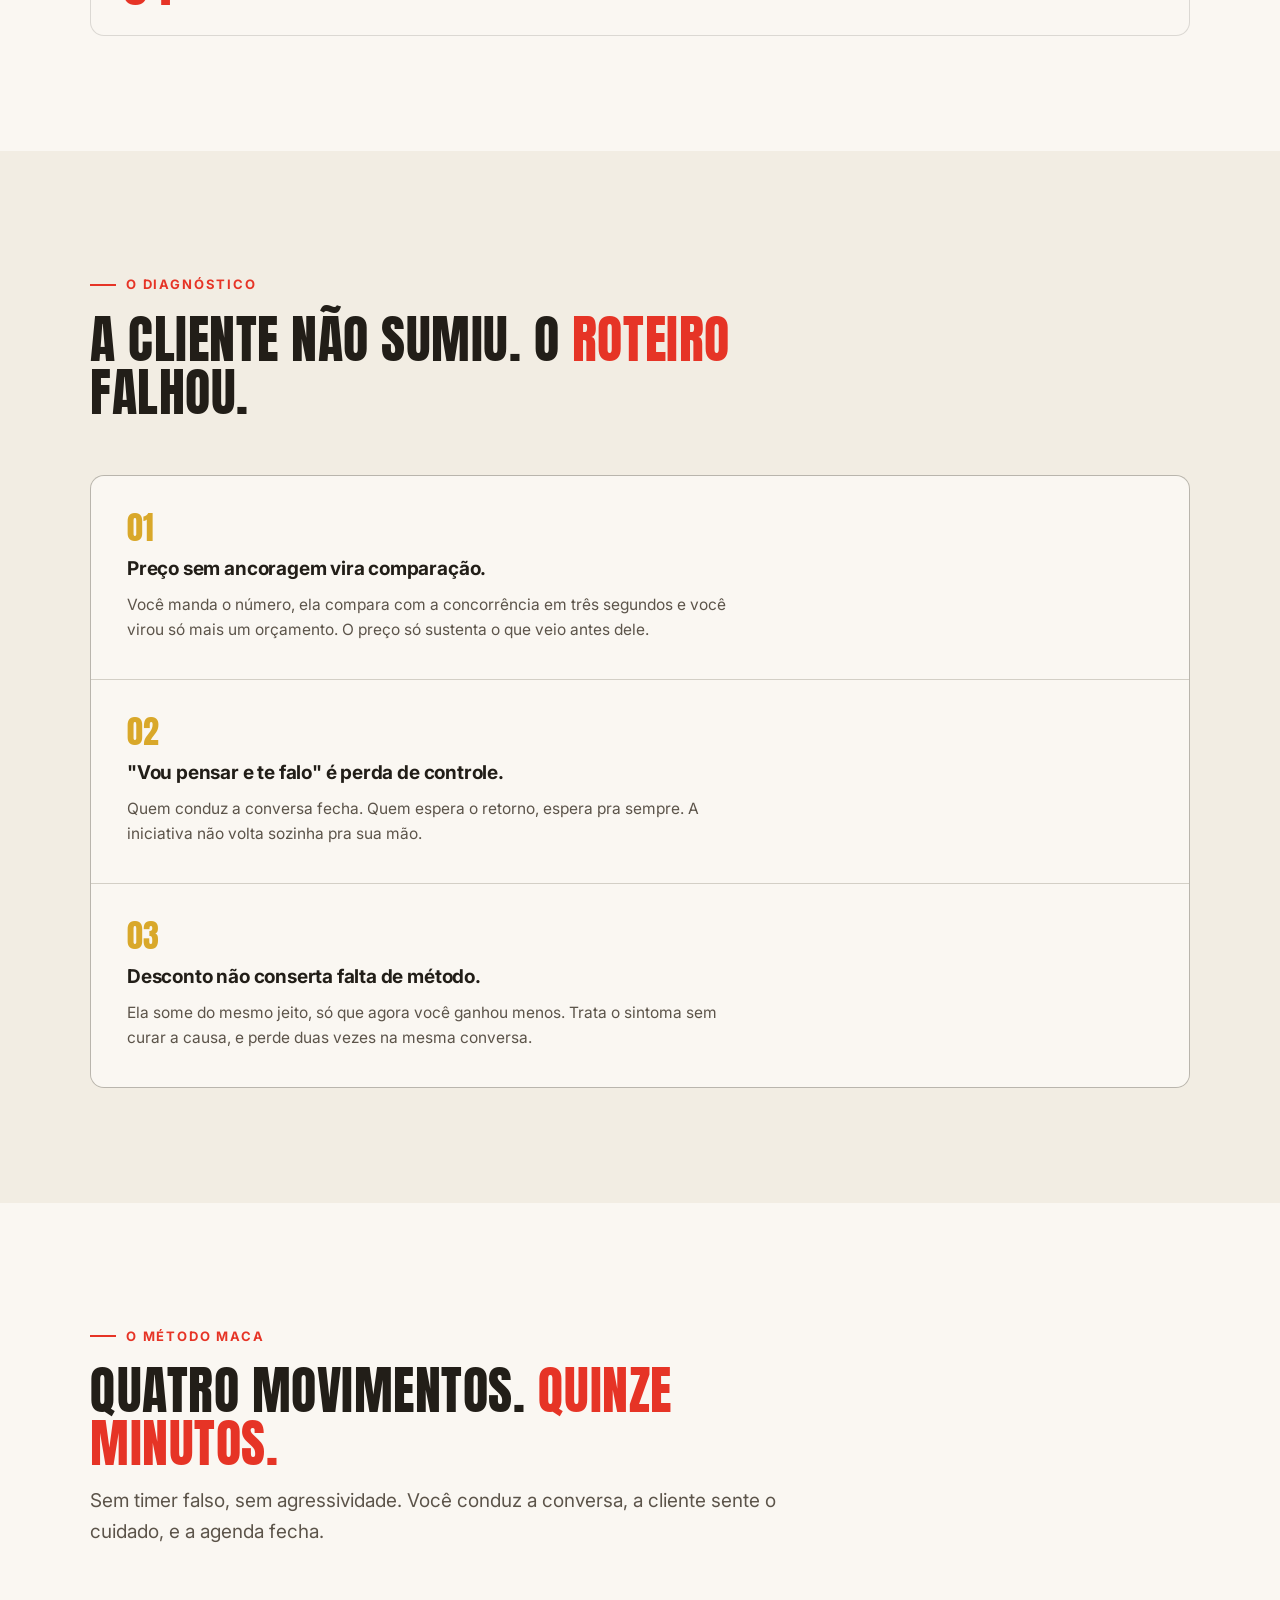
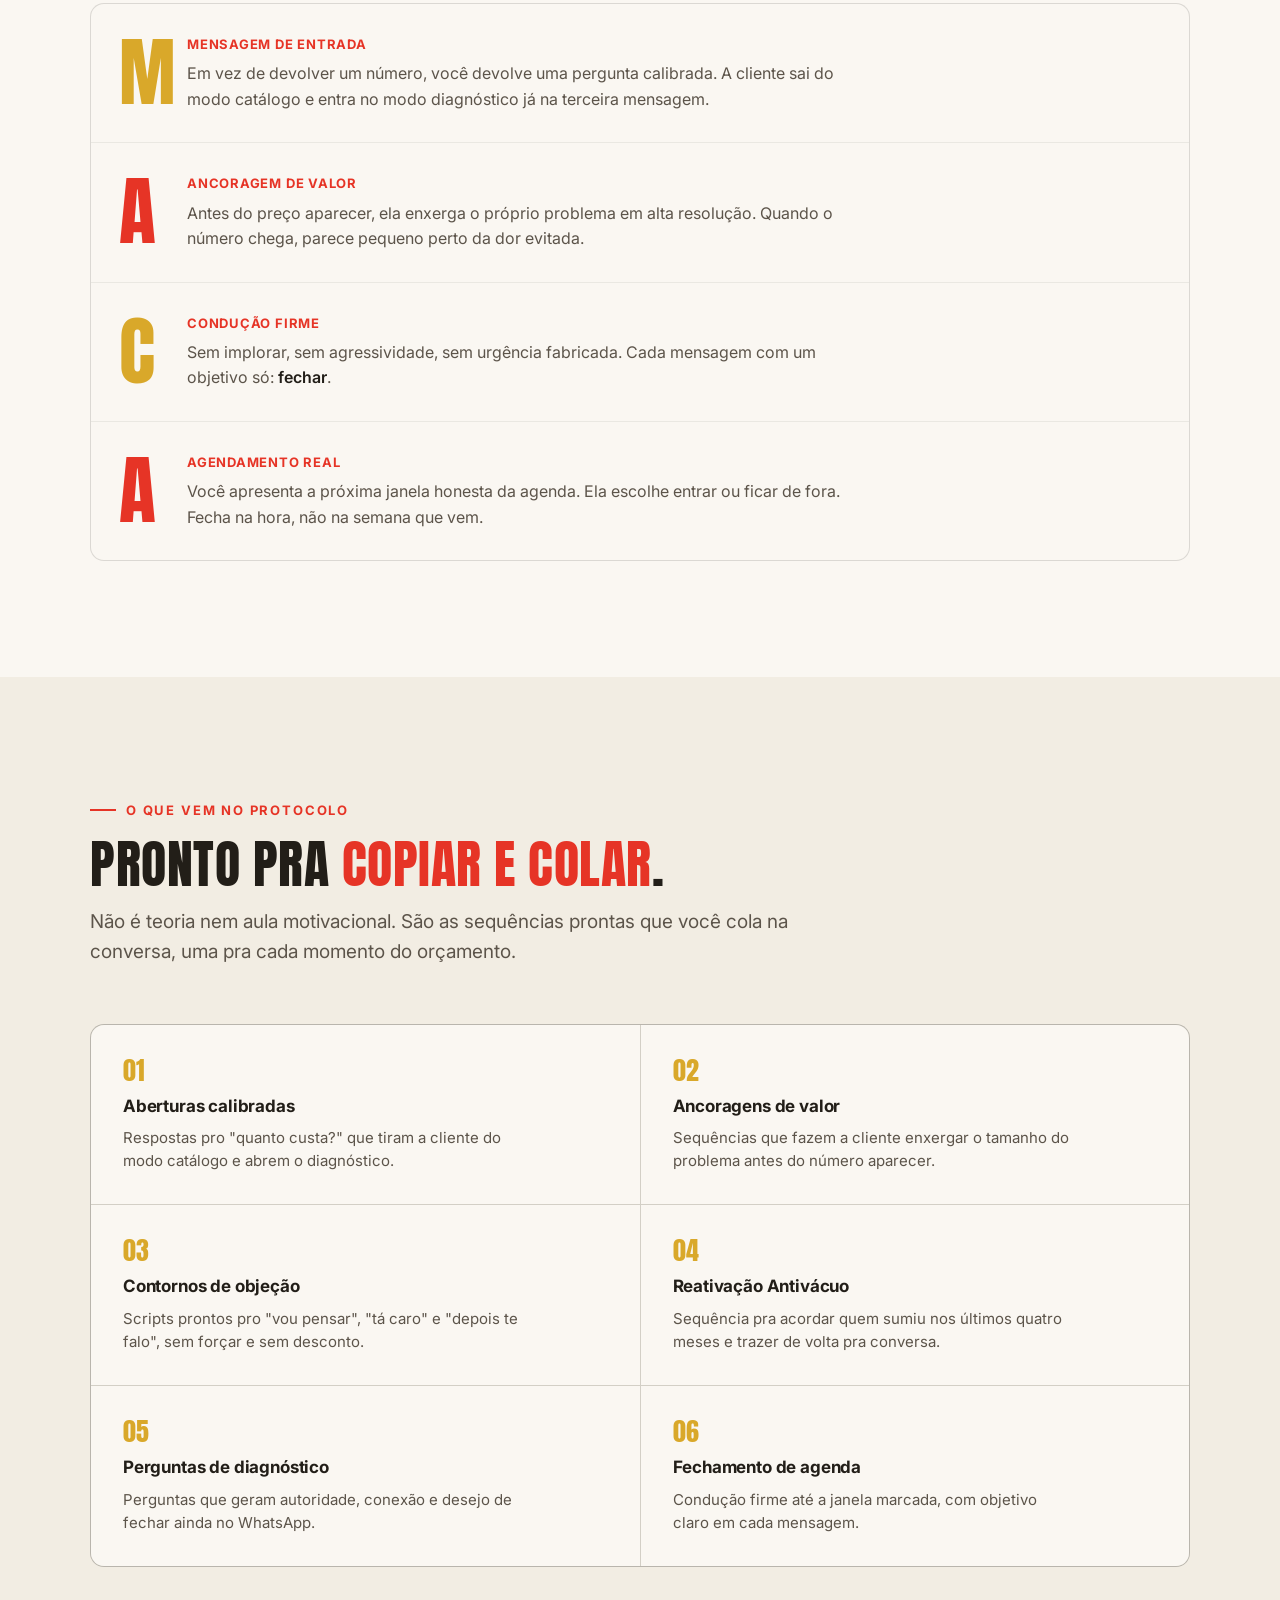
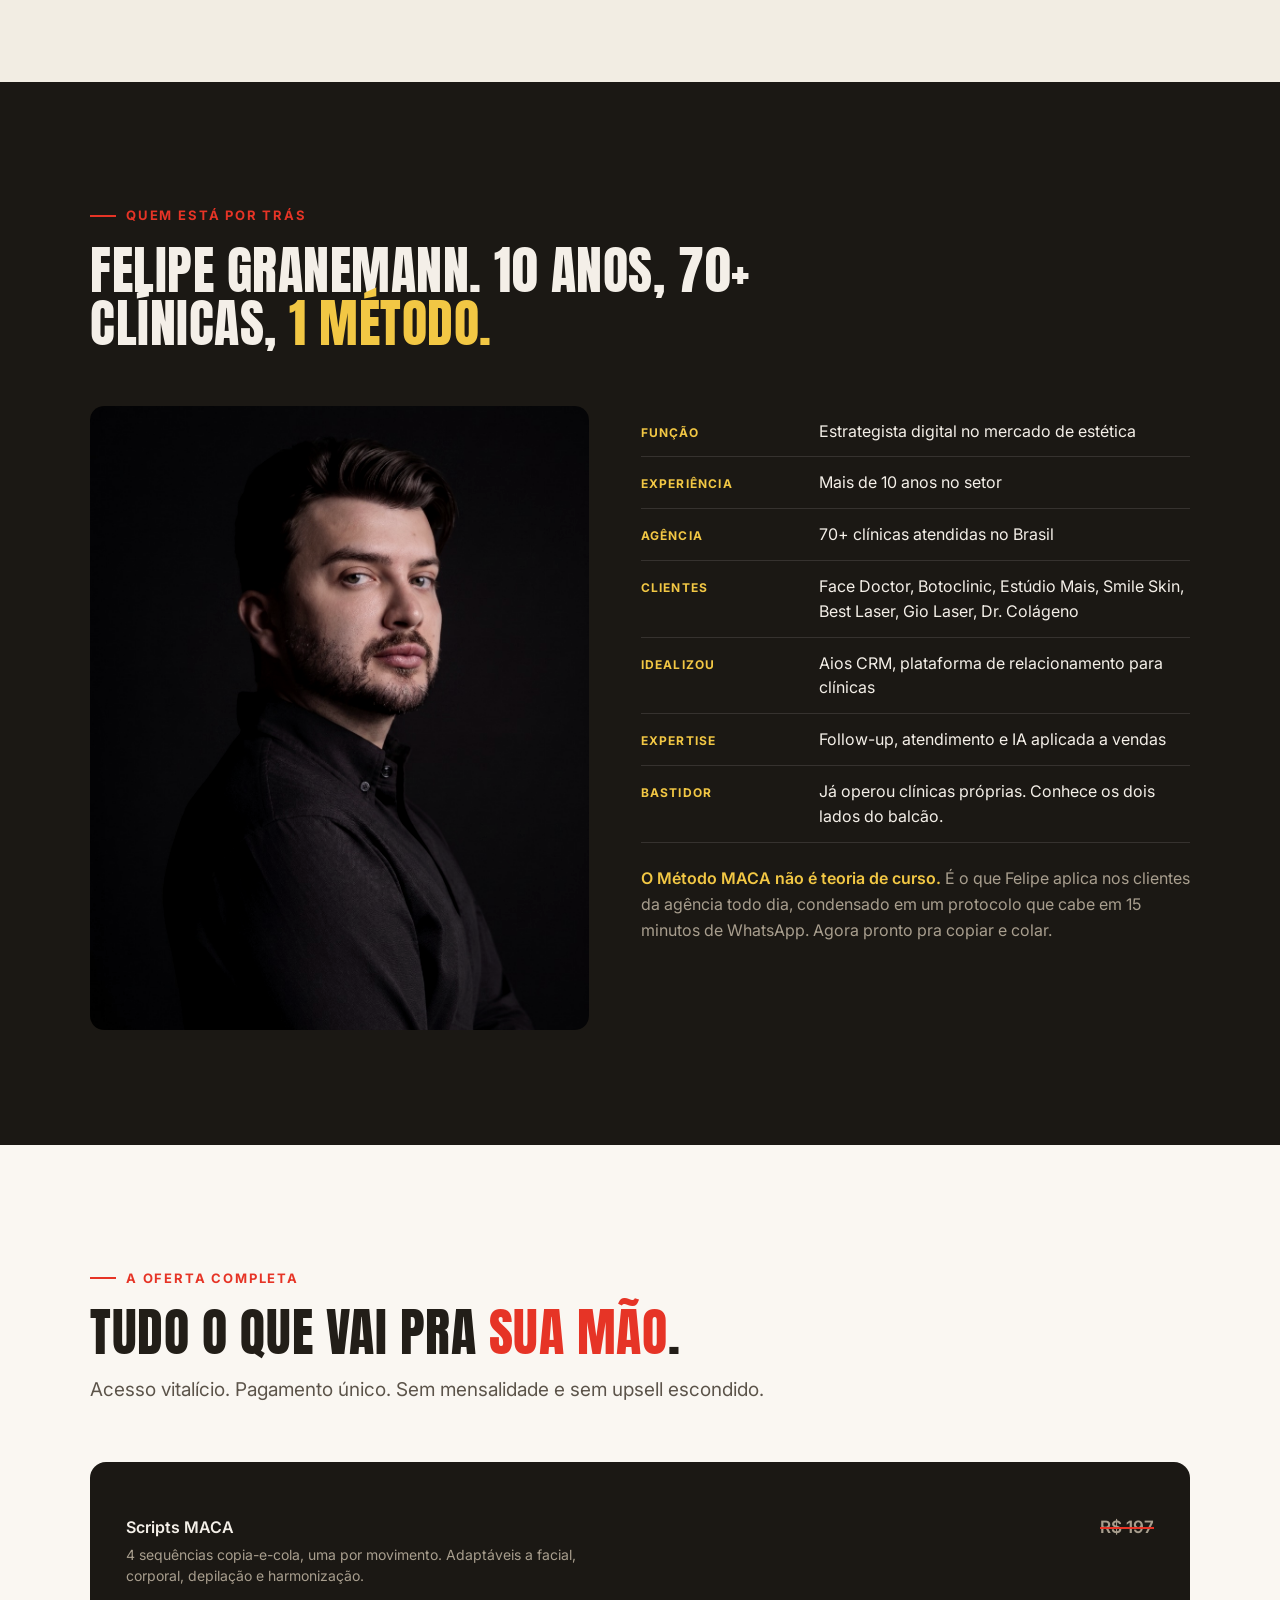
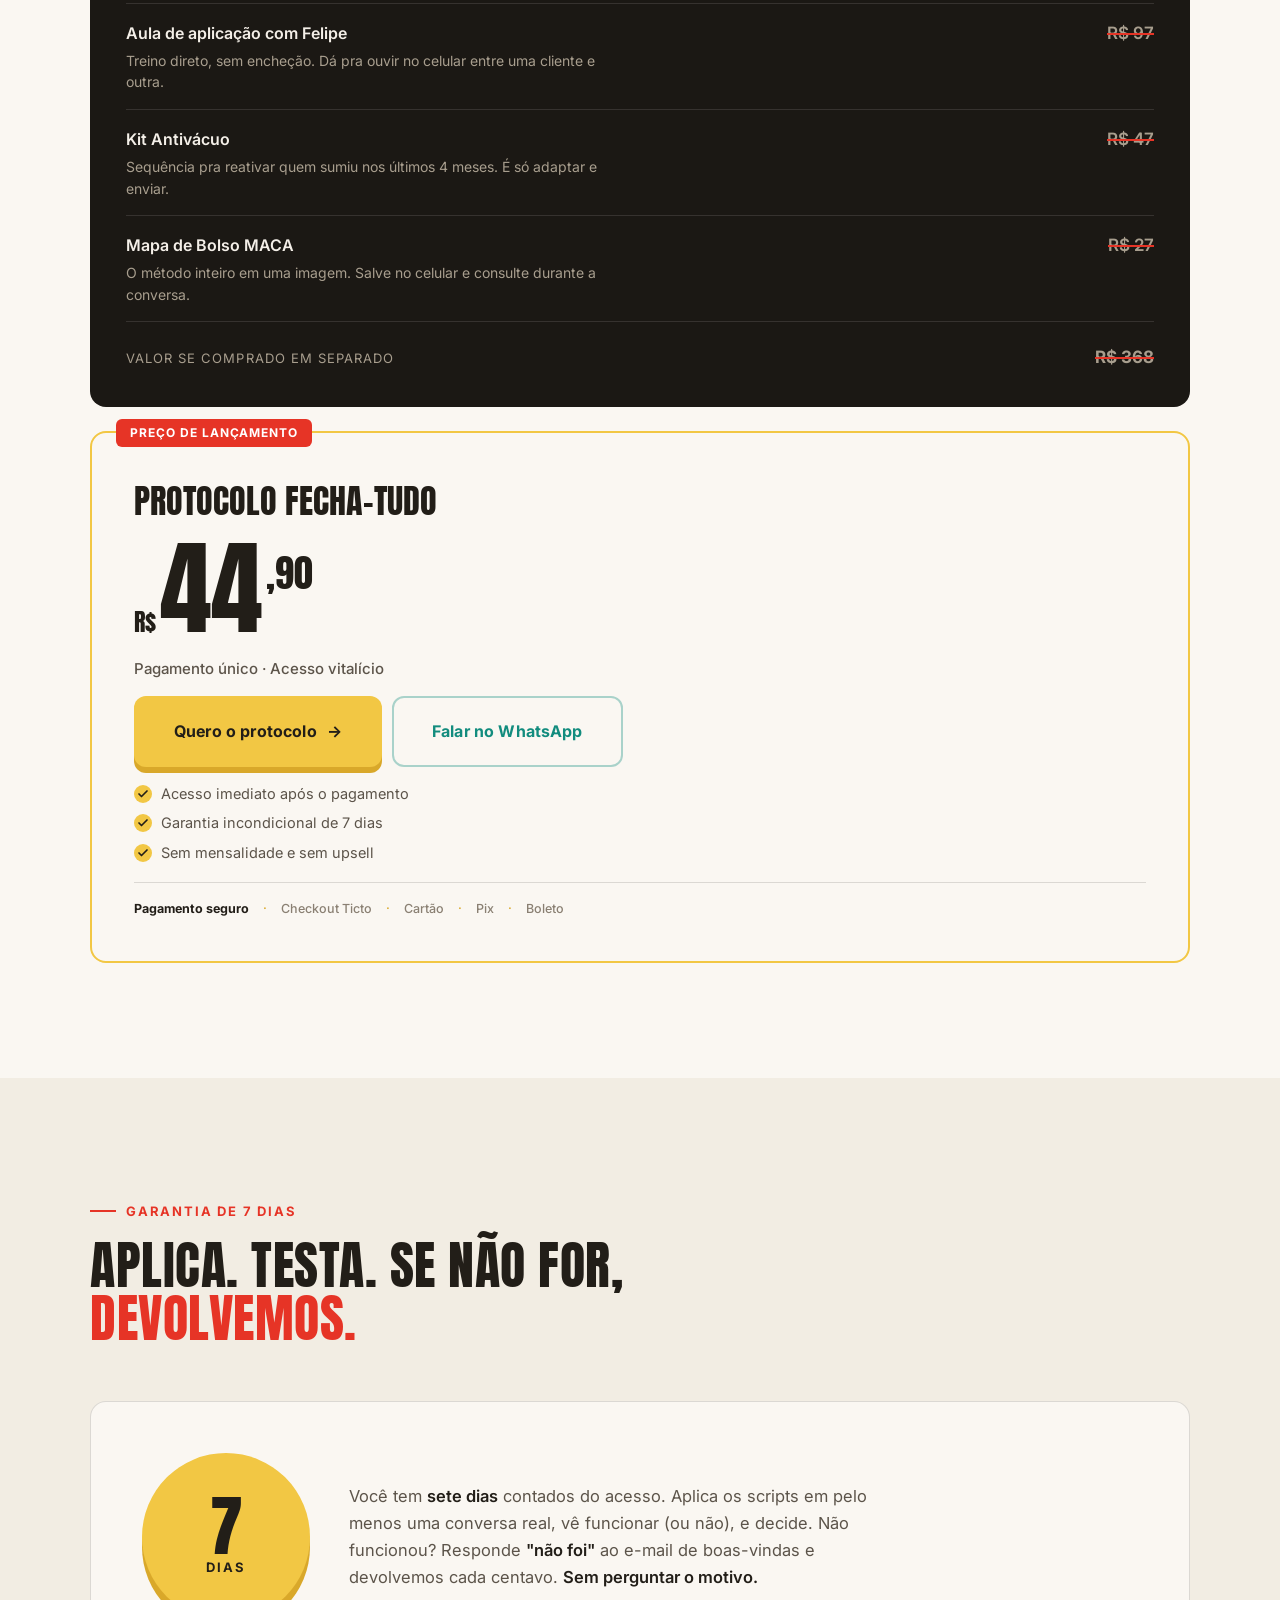
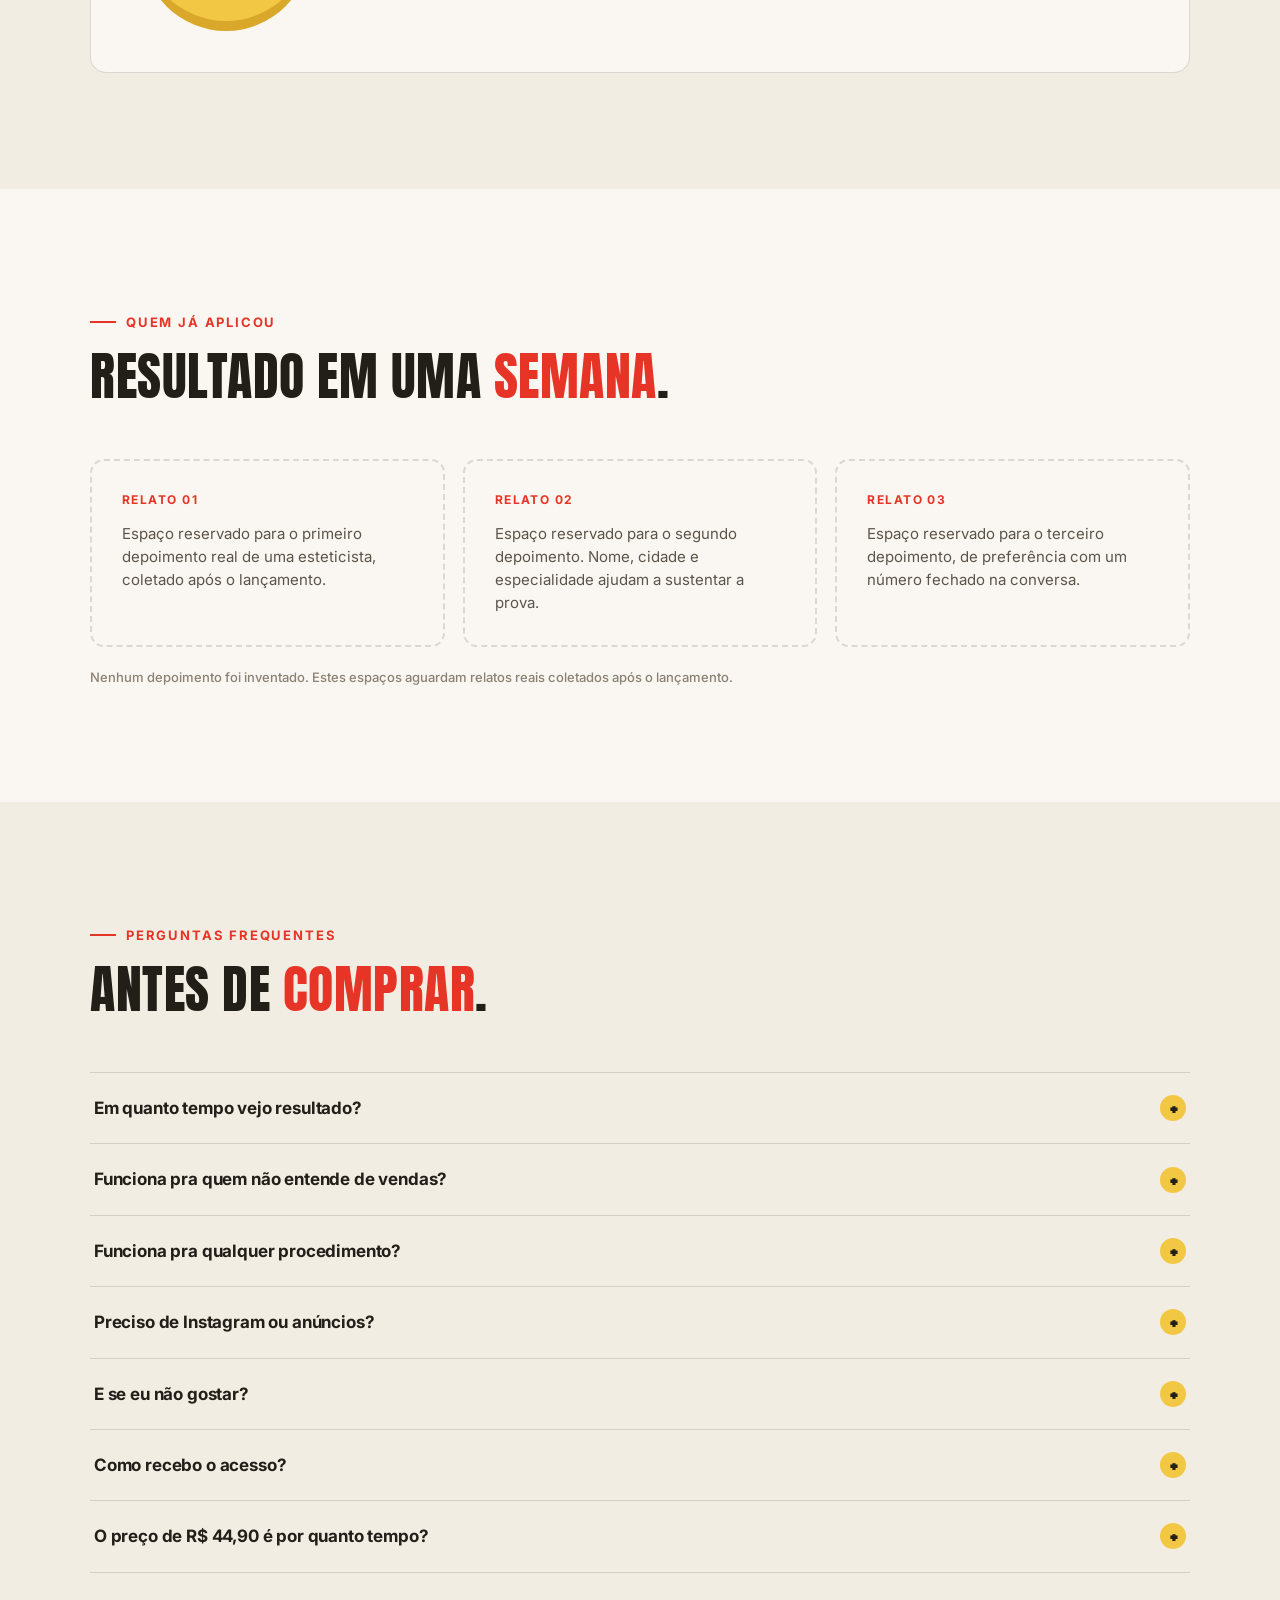
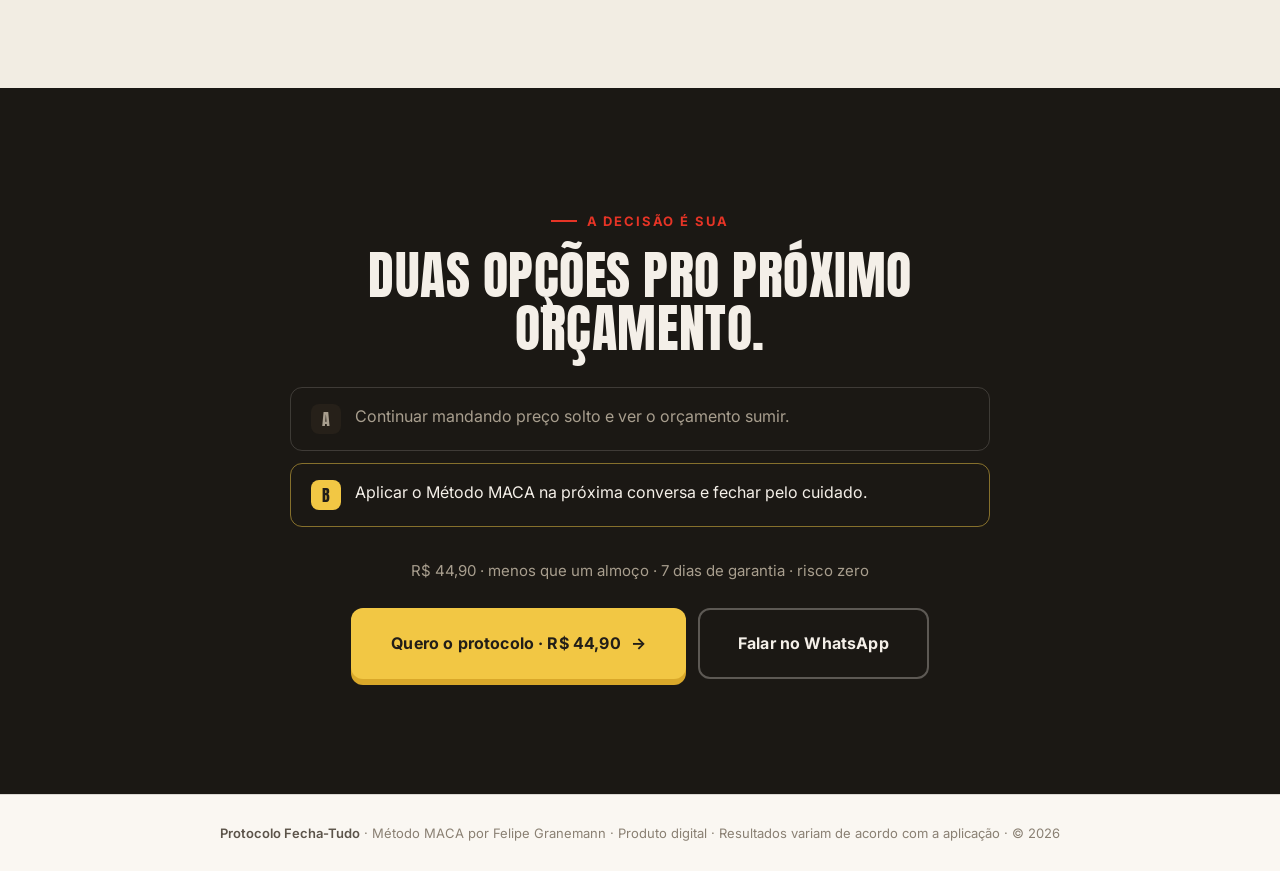
==== commit 62c8f346: "feat: redesign da pagina1 - de Terminal tech para info-produto premium A estetica de terminal/hacker" ====
--- a/pagina1/index.html
+++ b/pagina1/index.html
@@ -3,108 +3,83 @@
 <head>
 <meta charset="utf-8" />
 <meta name="viewport" content="width=device-width, initial-scale=1, viewport-fit=cover" />
-<meta name="theme-color" content="#0A0908" />
-<title>FECHA-TUDO.SH · MACA PROTOCOL · v1.0</title>
-<meta name="description" content="8 em 10 orcamentos retornam NULL. Perda media: R$ 300 ~ 2.000 por conversa. Protocolo de 4 movimentos em 15 minutos de WhatsApp. R$ 44,90, pagamento unico." />
-<meta property="og:title" content="FECHA-TUDO.SH · MACA PROTOCOL" />
-<meta property="og:description" content="O metodo que para de perder. 4 movimentos. 15 minutos. WhatsApp." />
+<meta name="theme-color" content="#FAF7F2" />
+<title>Protocolo Fecha-Tudo · Método MACA para esteticistas</title>
+<meta name="description" content="8 em 10 orçamentos somem depois do 'vou pensar e te falo'. O Protocolo Fecha-Tudo é o método de 4 movimentos que conduz a conversa do WhatsApp até a paciente fechada. R$ 44,90, pagamento único." />
+<meta property="og:title" content="Protocolo Fecha-Tudo · Método MACA" />
+<meta property="og:description" content="O método que para de perder o orçamento que já chegou. 4 movimentos. 15 minutos. WhatsApp." />
 <meta property="og:type" content="product" />
-<link rel="icon" href="data:image/svg+xml,%3Csvg xmlns='http://www.w3.org/2000/svg' viewBox='0 0 100 100'%3E%3Crect width='100' height='100' fill='%230A0908'/%3E%3Ctext x='50' y='66' font-family='ui-monospace,monospace' font-size='58' font-weight='700' text-anchor='middle' fill='%2300FF66'%3E_%3C/text%3E%3C/svg%3E" />
+<link rel="icon" href="data:image/svg+xml,%3Csvg xmlns='http://www.w3.org/2000/svg' viewBox='0 0 100 100'%3E%3Crect width='100' height='100' rx='20' fill='%23F2C744'/%3E%3Ctext x='50' y='70' font-family='Arial,sans-serif' font-size='62' font-weight='900' text-anchor='middle' fill='%23221E18'%3EF%3C/text%3E%3C/svg%3E" />
 
 <link rel="preconnect" href="https://fonts.googleapis.com" />
 <link rel="preconnect" href="https://fonts.gstatic.com" crossorigin />
-<link rel="preload" as="style" href="https://fonts.googleapis.com/css2?family=IBM+Plex+Mono:wght@400;500;600;700&family=JetBrains+Mono:wght@400;500;700&display=swap" />
-<link rel="stylesheet" href="https://fonts.googleapis.com/css2?family=IBM+Plex+Mono:wght@400;500;600;700&family=JetBrains+Mono:wght@400;500;700&display=swap" />
+<link rel="preload" as="style" href="https://fonts.googleapis.com/css2?family=Anton&family=Inter:wght@400;500;600;700;800&display=swap" />
+<link rel="stylesheet" href="https://fonts.googleapis.com/css2?family=Anton&family=Inter:wght@400;500;600;700;800&display=swap" />
 
 <style>
 /* ============================================================
-   FECHA-TUDO.SH · PROTOCOLO FECHA-TUDO · PAGINA A
-   Brutalist Terminal · dark, mono, phosphor, ASCII
+   PROTOCOLO FECHA-TUDO · PAGINA A
+   Info-produto cinematografico · light, quente, premium
    ============================================================ */
 
 :root {
-  --bg: #0A0908;
-  --bg-2: #14110F;
-  --bg-3: #1C1814;
-  --ink: #F5F1E8;
-  --ink-mute: #8B8275;
-  --ink-faint: #5C5448;
-
-  --phosphor: #00FF66;
-  --phosphor-dim: #00B847;
-  --phosphor-soft: rgba(0, 255, 102, 0.12);
-
-  --alert: #FF2D2D;
-  --alert-dim: #B81F1F;
-  --alert-soft: rgba(255, 45, 45, 0.10);
-
-  --amber: #FFB000;
-  --amber-dim: #C28800;
-
-  --whatsapp: #25D366;
-
-  --rule: rgba(245, 241, 232, 0.12);
-  --rule-soft: rgba(245, 241, 232, 0.06);
-  --rule-strong: rgba(245, 241, 232, 0.24);
-
-  --ease-out: cubic-bezier(0.2, 0.8, 0.2, 1);
-  --container: 1280px;
+  --bg: #FAF7F2;
+  --bg-warm: #F2EDE3;
+  --bg-3: #EDE6D9;
+
+  --ink: #221E18;
+  --ink-soft: #5C544A;
+  --ink-faint: #8A8073;
+
+  --alert: #E63426;
+  --alert-deep: #A4231A;
+  --alert-soft: rgba(230, 52, 38, 0.08);
+
+  --accent: #F2C744;
+  --accent-deep: #D9A82A;
+  --accent-soft: rgba(242, 199, 68, 0.18);
+
+  --surface-dark: #1B1814;
+  --surface-dark-2: #262019;
+  --surface-dark-ink: #F4EFE8;
+  --surface-dark-mute: #A89E8E;
+
+  --whatsapp: #128C7E;
+  --whatsapp-bright: #25D366;
+
+  --logo-bar: #EFEAE2;
+
+  --rule: rgba(34, 30, 24, 0.14);
+  --rule-soft: rgba(34, 30, 24, 0.07);
+
+  --ease-out: cubic-bezier(0.23, 1, 0.32, 1);
+  --container: 1180px;
 }
 
 * { box-sizing: border-box; margin: 0; padding: 0; }
-*::selection { background: var(--phosphor); color: var(--bg); }
-
-html {
-  scroll-behavior: smooth;
-  -webkit-text-size-adjust: 100%;
-  background: var(--bg);
-}
+*::selection { background: var(--accent); color: var(--ink); }
+
+html { scroll-behavior: smooth; -webkit-text-size-adjust: 100%; background: var(--bg); }
 body {
   background: var(--bg);
   color: var(--ink);
-  font-family: 'IBM Plex Mono', 'JetBrains Mono', ui-monospace, 'Cascadia Mono', Consolas, monospace;
-  font-size: 15px;
-  line-height: 1.6;
+  font-family: 'Inter', system-ui, -apple-system, sans-serif;
+  font-size: 17px;
+  line-height: 1.55;
   font-weight: 400;
-  font-feature-settings: "ss01", "tnum";
   -webkit-font-smoothing: antialiased;
   text-rendering: optimizeLegibility;
-  position: relative;
   overflow-x: hidden;
-}
-
-body::before {
-  content: "";
-  position: fixed;
-  inset: 0;
-  pointer-events: none;
-  z-index: 100;
-  background:
-    repeating-linear-gradient(
-      0deg,
-      rgba(0, 255, 102, 0.015) 0,
-      rgba(0, 255, 102, 0.015) 1px,
-      transparent 1px,
-      transparent 3px
-    );
-}
-body::after {
-  content: "";
-  position: fixed;
-  inset: 0;
-  pointer-events: none;
-  z-index: 99;
-  background: radial-gradient(ellipse at center, transparent 60%, rgba(0,0,0,0.45) 100%);
 }
 
 img, svg { display: block; max-width: 100%; }
 a { color: inherit; text-decoration: none; }
 button { font: inherit; color: inherit; cursor: pointer; background: none; border: 0; }
 
-:focus-visible { outline: 2px solid var(--phosphor); outline-offset: 3px; }
+:focus-visible { outline: 2px solid var(--alert); outline-offset: 3px; }
 
 .sr-only { position: absolute; width: 1px; height: 1px; padding: 0; margin: -1px; overflow: hidden; clip: rect(0,0,0,0); white-space: nowrap; border: 0; }
-.skip-link { position: absolute; left: -9999px; top: 0; background: var(--phosphor); color: var(--bg); padding: 12px 20px; z-index: 200; font-weight: 700; }
+.skip-link { position: absolute; left: -9999px; top: 0; background: var(--ink); color: var(--bg); padding: 12px 20px; z-index: 200; font-weight: 600; }
 .skip-link:focus { left: 12px; top: 12px; }
 
 .container {
@@ -114,50 +89,18 @@
   padding-inline: clamp(20px, 4vw, 40px);
 }
 
-/* ============== TICKER ============== */
-
-.ticker {
-  background: var(--bg-2);
-  border-bottom: 1px solid var(--rule);
-  padding-block: 10px;
-  overflow: hidden;
-  font-family: 'JetBrains Mono', monospace;
-  font-size: 12px;
-  letter-spacing: 0.08em;
-  color: var(--phosphor);
-  position: relative;
-  z-index: 60;
-}
-.ticker__track {
-  display: flex;
-  gap: 0;
-  white-space: nowrap;
-  animation: ticker 38s linear infinite;
-  width: max-content;
-}
-.ticker__track:hover { animation-play-state: paused; }
-.ticker__item {
-  padding-inline: 18px;
-  display: inline-flex;
-  align-items: center;
-  gap: 8px;
-  flex-shrink: 0;
-}
-.ticker__item::before {
-  content: "·";
-  color: var(--alert);
-  margin-right: 4px;
-}
-.ticker__item:first-child,
-.ticker__item.is-head {
-  color: var(--alert);
-  font-weight: 600;
-}
-.ticker__item.is-head::before { content: "▶"; }
-@keyframes ticker {
-  from { transform: translateX(0); }
-  to { transform: translateX(-50%); }
-}
+/* ============== ANNOUNCE BAR ============== */
+
+.announce {
+  background: var(--surface-dark);
+  color: var(--surface-dark-ink);
+  text-align: center;
+  font-size: 13px;
+  font-weight: 500;
+  padding: 9px 16px;
+  letter-spacing: 0.01em;
+}
+.announce strong { color: var(--accent); font-weight: 700; }
 
 /* ============== TOPBAR ============== */
 
@@ -165,10 +108,10 @@
   position: sticky;
   top: 0;
   z-index: 50;
-  background: rgba(10, 9, 8, 0.92);
-  backdrop-filter: blur(8px);
-  -webkit-backdrop-filter: blur(8px);
-  border-bottom: 1px solid var(--rule);
+  background: rgba(250, 247, 242, 0.92);
+  backdrop-filter: blur(10px);
+  -webkit-backdrop-filter: blur(10px);
+  border-bottom: 1px solid var(--rule-soft);
 }
 .topbar__row {
   display: flex;
@@ -181,21 +124,40 @@
   display: inline-flex;
   align-items: center;
   gap: 10px;
-  font-family: 'IBM Plex Mono', monospace;
   font-weight: 700;
+  font-size: 16px;
+  letter-spacing: -0.01em;
+  color: var(--ink);
+}
+.brand__mark {
+  display: grid;
+  place-items: center;
+  width: 30px;
+  height: 30px;
+  border-radius: 8px;
+  background: var(--accent);
+  color: var(--ink);
+  font-family: 'Anton', sans-serif;
+  font-size: 18px;
+  line-height: 1;
+}
+
+.topbar__nav {
+  display: none;
+  align-items: center;
+  gap: 2px;
+  margin-inline: auto;
+}
+@media (min-width: 880px) { .topbar__nav { display: inline-flex; } }
+.topbar__nav a {
   font-size: 14px;
-  color: var(--ink);
-}
-.brand__mark { color: var(--phosphor); font-size: 18px; }
-.brand__cursor {
-  display: inline-block;
-  width: 0.5em;
-  height: 1em;
-  background: var(--phosphor);
-  vertical-align: -0.12em;
-  animation: blink 1s steps(1) infinite;
-}
-@keyframes blink { 50% { opacity: 0; } }
+  font-weight: 500;
+  color: var(--ink-soft);
+  padding: 8px 12px;
+  border-radius: 6px;
+  transition: color 200ms var(--ease-out), background 200ms var(--ease-out);
+}
+.topbar__nav a:hover { color: var(--ink); background: var(--bg-warm); }
 
 /* ============== BUTTONS ============== */
 
@@ -204,859 +166,652 @@
   align-items: center;
   justify-content: center;
   gap: 10px;
-  padding: 14px 20px;
-  font-family: 'IBM Plex Mono', monospace;
-  font-weight: 600;
-  font-size: 14px;
-  letter-spacing: 0.04em;
-  text-transform: uppercase;
-  border-radius: 0;
+  padding: 16px 28px;
+  font-family: 'Inter', sans-serif;
+  font-weight: 700;
+  font-size: 15px;
+  letter-spacing: 0.01em;
+  border-radius: 12px;
   border: 2px solid transparent;
   background: transparent;
   color: var(--ink);
   cursor: pointer;
-  transition: background 200ms var(--ease-out), color 200ms var(--ease-out), transform 200ms var(--ease-out), box-shadow 200ms var(--ease-out);
+  transition: transform 200ms var(--ease-out), box-shadow 200ms var(--ease-out), background 200ms var(--ease-out), color 200ms var(--ease-out), border-color 200ms var(--ease-out);
   white-space: nowrap;
-  position: relative;
-}
-.btn--xl { padding: 18px 28px; font-size: 15px; }
+}
+.btn--xl { padding: 21px 38px; font-size: 16px; }
+.btn__arrow { transition: transform 200ms var(--ease-out); }
+.btn:hover .btn__arrow { transform: translateX(4px); }
 
 .btn--primary {
-  background: var(--phosphor);
-  color: var(--bg);
-  border-color: var(--phosphor);
-  font-weight: 700;
-}
-.btn--primary::before { content: "▶ "; }
-.btn--primary:hover {
-  background: transparent;
-  color: var(--phosphor);
-  box-shadow: inset 0 0 0 2px var(--phosphor), 0 0 24px rgba(0, 255, 102, 0.35);
-}
-.btn--primary:active { transform: scale(0.98); }
+  background: var(--accent);
+  color: var(--ink);
+  box-shadow: 0 6px 0 var(--accent-deep);
+}
+.btn--primary:hover { background: var(--accent-deep); transform: translateY(-2px); box-shadow: 0 8px 0 #b88c1f; }
+.btn--primary:active { transform: translateY(4px); box-shadow: 0 2px 0 var(--accent-deep); }
+.topbar .btn--primary { box-shadow: 0 4px 0 var(--accent-deep); padding: 11px 20px; font-size: 14px; }
+.topbar .btn--primary:active { transform: translateY(2px); box-shadow: 0 2px 0 var(--accent-deep); }
 
 .btn--whatsapp {
   background: transparent;
   color: var(--whatsapp);
-  border: 2px solid rgba(37, 211, 102, 0.4);
-}
-.btn--whatsapp:hover {
-  border-color: var(--whatsapp);
-  background: rgba(37, 211, 102, 0.08);
-}
-
-.topbar .btn { padding: 10px 16px; font-size: 12px; }
-
-/* ============== TOPBAR NAV ============== */
-
-.topbar__nav {
-  display: none;
-  align-items: center;
-  gap: 2px;
-  margin-inline: auto;
-}
-@media (min-width: 860px) { .topbar__nav { display: inline-flex; } }
-.topbar__nav a {
-  font-family: 'JetBrains Mono', monospace;
-  font-size: 12px;
-  color: var(--ink-mute);
-  padding: 7px 11px;
-  letter-spacing: 0.04em;
-  transition: color 200ms var(--ease-out);
-}
-.topbar__nav a::before { content: "/"; color: var(--phosphor-dim); margin-right: 3px; }
-.topbar__nav a:hover { color: var(--phosphor); }
-
-/* ============== TERMINAL TYPOGRAPHY ============== */
-
-.cmd {
-  color: var(--phosphor);
-  font-family: 'IBM Plex Mono', monospace;
-  font-weight: 500;
+  border-color: rgba(18, 140, 126, 0.35);
+}
+.btn--whatsapp:hover { border-color: var(--whatsapp); background: rgba(18, 140, 126, 0.07); }
+
+.btn--dark { background: var(--ink); color: var(--bg); }
+.btn--dark:hover { background: #000; }
+
+.btn--light-ghost { color: var(--surface-dark-ink); border-color: rgba(244, 239, 232, 0.3); }
+.btn--light-ghost:hover { border-color: var(--surface-dark-ink); background: rgba(244, 239, 232, 0.07); }
+
+/* ============== TYPOGRAPHY ============== */
+
+.eyebrow {
   font-size: 13px;
+  font-weight: 700;
+  letter-spacing: 0.14em;
+  text-transform: uppercase;
+  color: var(--alert);
   display: inline-flex;
   align-items: center;
-  gap: 8px;
-  margin-bottom: 16px;
-}
-.cmd::before { content: "$"; color: var(--phosphor-dim); font-weight: 600; }
-.cmd--gt::before { content: ">"; }
-.cmd--c::before { content: "//"; color: var(--ink-mute); }
-
-.eyebrow {
-  font-family: 'JetBrains Mono', monospace;
-  font-size: 11px;
-  font-weight: 500;
-  letter-spacing: 0.2em;
-  text-transform: uppercase;
-  color: var(--ink-mute);
-  display: inline-block;
-  margin-bottom: 14px;
-}
+  gap: 10px;
+  margin-bottom: 18px;
+}
+.eyebrow::before { content: ""; width: 26px; height: 2px; background: var(--alert); display: inline-block; }
 
 .display {
-  font-family: 'IBM Plex Mono', monospace;
-  font-weight: 700;
-  font-size: clamp(28px, 5.6vw, 56px);
-  line-height: 1.04;
-  letter-spacing: -0.02em;
+  font-family: 'Anton', sans-serif;
+  font-weight: 400;
+  font-size: clamp(40px, 7vw, 84px);
+  line-height: 0.98;
+  letter-spacing: 0.005em;
   text-transform: uppercase;
   color: var(--ink);
 }
 .display em { font-style: normal; color: var(--alert); }
-.display strong {
-  font-weight: 700;
-  background: var(--phosphor);
-  color: var(--bg);
-  padding: 0 0.18em;
-}
+.display mark { background: var(--accent); color: var(--ink); padding: 0 0.1em; }
 
 .h2 {
-  font-family: 'IBM Plex Mono', monospace;
-  font-weight: 700;
-  font-size: clamp(22px, 3.4vw, 36px);
-  line-height: 1.12;
-  letter-spacing: -0.012em;
+  font-family: 'Anton', sans-serif;
+  font-weight: 400;
+  font-size: clamp(30px, 4.4vw, 52px);
+  line-height: 1.02;
+  letter-spacing: 0.01em;
   text-transform: uppercase;
   color: var(--ink);
 }
-.h2 em { font-style: normal; color: var(--phosphor); }
+.h2 em { font-style: normal; color: var(--alert); }
+.h2--light { color: var(--surface-dark-ink); }
+.h2--light em { color: var(--accent); }
 
 .lede {
-  font-size: 15px;
-  line-height: 1.65;
-  color: var(--ink-mute);
-  max-width: 64ch;
-}
-.lede strong { color: var(--ink); font-weight: 500; }
-
-/* ============== BOOT / HERO ============== */
-
-.boot { padding-block: clamp(36px, 5vw, 64px); position: relative; }
-.boot__head {
-  font-family: 'JetBrains Mono', monospace;
+  font-size: clamp(17px, 1.5vw, 19px);
+  line-height: 1.6;
+  color: var(--ink-soft);
+  max-width: 60ch;
+}
+.lede strong { color: var(--ink); font-weight: 600; }
+
+/* ============== SECTIONS ============== */
+
+.section { padding-block: clamp(64px, 9vw, 130px); }
+.section--warm { background: var(--bg-warm); }
+.section--dark { background: var(--surface-dark); color: var(--surface-dark-ink); }
+.section__head { max-width: 720px; margin-bottom: clamp(36px, 4.5vw, 56px); }
+
+/* ============== HERO ============== */
+
+.hero { padding-block: clamp(44px, 6vw, 84px); }
+.hero__grid {
+  display: grid;
+  grid-template-columns: 1fr;
+  gap: clamp(36px, 5vw, 60px);
+  align-items: center;
+}
+@media (min-width: 940px) { .hero__grid { grid-template-columns: 1.15fr 1fr; } }
+
+.hero__sub {
+  margin-top: 24px;
+  font-size: clamp(17px, 1.6vw, 20px);
+  line-height: 1.55;
+  color: var(--ink-soft);
+  max-width: 52ch;
+}
+.hero__sub strong { color: var(--ink); font-weight: 600; }
+
+.hero__cta-row { display: flex; flex-wrap: wrap; gap: 14px; margin-top: 32px; }
+
+.hero__meta {
+  display: flex;
+  flex-wrap: wrap;
+  gap: 8px 22px;
+  margin-top: 24px;
+  font-size: 14px;
+  font-weight: 500;
+  color: var(--ink-soft);
+}
+.hero__meta span { display: inline-flex; align-items: center; gap: 7px; }
+.hero__meta span::before {
+  content: "";
+  width: 16px; height: 16px;
+  border-radius: 50%;
+  background: var(--accent-soft);
+  border: 2px solid var(--accent-deep);
+  display: inline-block;
+}
+
+.hero__photo {
+  position: relative;
+  aspect-ratio: 3 / 4;
+  border-radius: 16px;
+  overflow: hidden;
+  background: var(--bg-3);
+  box-shadow: 0 24px 60px -28px rgba(34, 30, 24, 0.5);
+}
+.hero__photo img {
+  width: 100%; height: 100%;
+  object-fit: cover;
+  filter: grayscale(0.35) contrast(1.05) brightness(1.02);
+}
+.hero__photo::before {
+  content: "";
+  position: absolute; inset: 0;
+  background: linear-gradient(180deg, rgba(34,30,24,0) 45%, rgba(34,30,24,0.62) 100%);
+}
+.hero__photo-tag {
+  position: absolute;
+  left: 18px; bottom: 18px; right: 18px;
+}
+.hero__photo-tag-role {
+  display: inline-block;
+  background: var(--alert);
+  color: #fff;
+  font-size: 11px;
+  font-weight: 700;
+  letter-spacing: 0.12em;
+  text-transform: uppercase;
+  padding: 5px 10px;
+  border-radius: 5px;
+  margin-bottom: 8px;
+}
+.hero__photo-tag-name {
+  font-family: 'Anton', sans-serif;
+  font-size: clamp(22px, 3vw, 30px);
+  text-transform: uppercase;
+  color: #fff;
+  letter-spacing: 0.02em;
+}
+
+/* ============== LOGO BAR ============== */
+
+.logobar { background: var(--logo-bar); padding-block: 22px; overflow: hidden; }
+.logobar__label {
+  text-align: center;
   font-size: 12px;
-  color: var(--phosphor);
-  letter-spacing: 0.16em;
+  font-weight: 600;
+  letter-spacing: 0.1em;
+  text-transform: uppercase;
+  color: var(--ink-faint);
   margin-bottom: 14px;
+}
+.logobar__track {
   display: flex;
-  align-items: center;
-  gap: 14px;
-  flex-wrap: wrap;
-}
-.boot__head .blink { color: var(--ink); animation: blink 1s steps(1) infinite; }
-
-.boot__rule {
-  font-family: 'IBM Plex Mono', monospace;
-  color: var(--phosphor-dim);
-  font-size: 13px;
-  line-height: 1;
-  margin-bottom: 28px;
+  gap: 0;
   white-space: nowrap;
-  overflow: hidden;
-  user-select: none;
-  opacity: 0.7;
-}
-
-.boot__grid {
-  display: grid;
-  grid-template-columns: 1fr;
-  gap: clamp(32px, 5vw, 56px);
-  align-items: center;
-}
-@media (min-width: 980px) {
-  .boot__grid { grid-template-columns: 1.5fr 1fr; }
-}
-
-.boot__head-stats {
+  width: max-content;
+  animation: marquee 40s linear infinite;
+}
+.logobar__item {
+  padding-inline: 30px;
+  font-family: 'Anton', sans-serif;
+  font-size: 20px;
+  text-transform: uppercase;
+  letter-spacing: 0.02em;
+  color: var(--ink-soft);
+  flex-shrink: 0;
+}
+@keyframes marquee {
+  from { transform: translateX(0); }
+  to { transform: translateX(-50%); }
+}
+
+/* ============== STATS ============== */
+
+.stats__list {
   display: flex;
   flex-direction: column;
-  gap: 4px;
-  margin-block: 24px;
-  font-family: 'IBM Plex Mono', monospace;
-  font-size: clamp(15px, 1.8vw, 18px);
-  color: var(--ink);
-}
-
-.boot__cta-row {
-  display: flex;
-  flex-wrap: wrap;
-  gap: 12px;
-  margin-block: 28px 24px;
-}
-
-.boot__meta {
-  display: grid;
-  gap: 4px;
-  font-family: 'JetBrains Mono', monospace;
-  font-size: 12px;
-  color: var(--ink-mute);
-  letter-spacing: 0.04em;
-}
-.boot__meta span strong { color: var(--phosphor); font-weight: 500; }
-
-.boot__photo {
-  position: relative;
-  aspect-ratio: 3 / 4;
-  background: var(--bg-2);
   border: 1px solid var(--rule);
+  border-radius: 14px;
   overflow: hidden;
-}
-.boot__photo img {
-  width: 100%;
-  height: 100%;
-  object-fit: cover;
-  filter: grayscale(1) contrast(1.2) brightness(0.85);
-  mix-blend-mode: screen;
-  opacity: 0.85;
-}
-.boot__photo::before {
-  content: "";
-  position: absolute;
-  inset: 0;
-  background:
-    linear-gradient(180deg, transparent 0%, rgba(10,9,8,0.4) 70%, rgba(10,9,8,0.95) 100%),
-    repeating-linear-gradient(
-      0deg,
-      rgba(0, 255, 102, 0.04) 0,
-      rgba(0, 255, 102, 0.04) 1px,
-      transparent 1px,
-      transparent 3px
-    );
-  z-index: 1;
-}
-.boot__photo-tag {
-  position: absolute;
-  bottom: 16px;
-  left: 16px;
-  right: 16px;
-  z-index: 2;
-  font-family: 'IBM Plex Mono', monospace;
-}
-.boot__photo-tag-role {
+  background: var(--bg);
+}
+.stats__row {
+  display: grid;
+  grid-template-columns: 120px 1fr;
+  gap: 20px;
+  align-items: center;
+  padding: clamp(18px, 2.4vw, 26px) clamp(20px, 3vw, 32px);
+  border-bottom: 1px solid var(--rule-soft);
+}
+.stats__row:last-child { border-bottom: 0; }
+.stats__num {
+  font-family: 'Anton', sans-serif;
+  font-size: clamp(34px, 4.6vw, 50px);
+  line-height: 1;
   color: var(--alert);
-  font-weight: 700;
-  margin-bottom: 4px;
-  font-size: 11px;
-  letter-spacing: 0.18em;
-  text-transform: uppercase;
-}
-.boot__photo-tag-name {
-  color: var(--ink);
-  font-size: 18px;
-  letter-spacing: 0.04em;
-  font-weight: 600;
-}
-.boot__photo-stamp {
-  position: absolute;
-  top: 14px;
-  right: 14px;
-  z-index: 2;
-  background: var(--alert);
-  color: var(--ink);
-  padding: 4px 8px;
-  font-family: 'JetBrains Mono', monospace;
-  font-size: 10px;
-  font-weight: 700;
-  letter-spacing: 0.16em;
-}
-
-/* ============== SECTIONS ============== */
-
-.section { padding-block: clamp(56px, 8vw, 110px); position: relative; }
-.section--alt { background: var(--bg-2); }
-.section__head { margin-bottom: clamp(32px, 4vw, 48px); }
-
-/* ============== STATS ============== */
-
-.stats__list {
+}
+.stats__lbl { font-size: 15px; color: var(--ink-soft); line-height: 1.45; }
+
+/* ============== DIAGNOSIS ============== */
+
+.diagnosis__list {
   display: grid;
   grid-template-columns: 1fr;
-  gap: 4px;
-  font-family: 'IBM Plex Mono', monospace;
-  font-size: 15px;
+  gap: 1px;
+  background: var(--rule);
   border: 1px solid var(--rule);
-  padding: clamp(20px, 3vw, 32px);
-  background: var(--bg-2);
-}
-.stats__row {
-  display: grid;
-  grid-template-columns: 110px 1fr;
-  gap: 18px;
-  padding-block: 6px;
-  align-items: baseline;
-}
-.stats__num {
-  font-family: 'IBM Plex Mono', monospace;
-  font-size: clamp(28px, 4vw, 44px);
-  font-weight: 700;
-  color: var(--phosphor);
+  border-radius: 14px;
+  overflow: hidden;
+}
+.diagnosis__item {
+  background: var(--bg);
+  padding: clamp(24px, 3vw, 36px);
+  display: grid;
+  gap: 10px;
+}
+.diagnosis__id {
+  font-family: 'Anton', sans-serif;
+  font-size: 32px;
+  color: var(--accent-deep);
   line-height: 1;
-  letter-spacing: -0.02em;
-  font-feature-settings: "tnum";
-}
-.stats__lbl {
-  color: var(--ink-mute);
-  font-size: 13px;
-  line-height: 1.5;
-}
-
-/* ============== DIAGNOSIS ============== */
-
-.diagnosis__list {
-  display: flex;
-  flex-direction: column;
-  gap: 28px;
-  margin-top: 32px;
-  border-left: 2px solid var(--alert);
-  padding-left: clamp(20px, 3vw, 32px);
-}
-.diagnosis__item {
-  display: grid;
-  grid-template-columns: 1fr;
-  gap: 8px;
-}
-.diagnosis__id {
-  font-family: 'JetBrains Mono', monospace;
-  font-size: 12px;
-  color: var(--alert);
-  font-weight: 600;
-  letter-spacing: 0.08em;
-}
-.diagnosis__head {
-  font-family: 'IBM Plex Mono', monospace;
-  font-size: 17px;
-  font-weight: 600;
-  color: var(--ink);
-  letter-spacing: -0.005em;
-}
-.diagnosis__body {
-  font-size: 14px;
-  line-height: 1.6;
-  color: var(--ink-mute);
-  max-width: 60ch;
-}
+}
+.diagnosis__head { font-size: 19px; font-weight: 700; color: var(--ink); letter-spacing: -0.01em; }
+.diagnosis__body { font-size: 15.5px; line-height: 1.6; color: var(--ink-soft); max-width: 62ch; }
 
 /* ============== PROTOCOL / MACA ============== */
 
 .protocol__list {
   display: flex;
   flex-direction: column;
-  margin-top: 32px;
   border: 1px solid var(--rule);
+  border-radius: 14px;
+  overflow: hidden;
+  background: var(--bg);
 }
 .protocol__step {
   display: grid;
-  grid-template-columns: 80px 1fr;
-  border-bottom: 1px solid var(--rule);
-  transition: background 240ms var(--ease-out);
+  grid-template-columns: 92px 1fr;
+  border-bottom: 1px solid var(--rule-soft);
+  transition: background 220ms var(--ease-out);
 }
 .protocol__step:last-child { border-bottom: 0; }
-.protocol__step:hover { background: var(--bg-2); }
-
+.protocol__step:hover { background: var(--bg-warm); }
 .protocol__letter {
-  font-family: 'IBM Plex Mono', monospace;
-  font-size: clamp(48px, 6vw, 72px);
-  font-weight: 700;
-  color: var(--phosphor);
+  font-family: 'Anton', sans-serif;
+  font-size: clamp(48px, 6vw, 76px);
   line-height: 1;
-  padding: 22px 0 22px 22px;
+  color: var(--accent-deep);
+  padding: clamp(20px, 2.6vw, 30px) 0 clamp(20px, 2.6vw, 30px) clamp(20px, 2.6vw, 28px);
 }
 .protocol__step:nth-child(2) .protocol__letter,
 .protocol__step:nth-child(4) .protocol__letter { color: var(--alert); }
-
 .protocol__content {
-  padding: 22px clamp(20px, 3vw, 32px) 22px 12px;
-  display: grid;
-  gap: 8px;
+  padding: clamp(20px, 2.6vw, 30px) clamp(20px, 3vw, 32px) clamp(20px, 2.6vw, 30px) 4px;
+  display: grid;
+  gap: 7px;
 }
 .protocol__name {
-  font-family: 'JetBrains Mono', monospace;
   font-size: 13px;
-  letter-spacing: 0.08em;
-  color: var(--phosphor);
-  font-weight: 500;
-}
-.protocol__desc {
-  font-family: 'IBM Plex Mono', monospace;
-  font-size: 14.5px;
-  line-height: 1.6;
-  color: var(--ink);
-  max-width: 70ch;
-}
-
-/* ============== TREE / O QUE VEM INSTALADO ============== */
-
-.tree__grid {
+  font-weight: 700;
+  letter-spacing: 0.06em;
+  text-transform: uppercase;
+  color: var(--alert);
+}
+.protocol__desc { font-size: 16px; line-height: 1.6; color: var(--ink-soft); max-width: 66ch; }
+.protocol__desc strong { color: var(--ink); font-weight: 600; }
+
+/* ============== FEATURES ============== */
+
+.features__grid {
   display: grid;
   grid-template-columns: 1fr;
+  gap: 1px;
+  background: var(--rule);
   border: 1px solid var(--rule);
-  margin-top: 32px;
-}
-@media (min-width: 680px) { .tree__grid { grid-template-columns: 1fr 1fr; } }
-.tree__cell {
-  padding: clamp(20px, 2.8vw, 30px);
-  border-bottom: 1px solid var(--rule);
-  transition: background 240ms var(--ease-out);
-}
-@media (min-width: 680px) {
-  .tree__cell:nth-child(odd) { border-right: 1px solid var(--rule); }
-  .tree__cell:nth-last-child(-n+2) { border-bottom: 0; }
-}
-@media (max-width: 679px) {
-  .tree__cell:last-child { border-bottom: 0; }
-}
-.tree__cell:hover { background: var(--bg); }
-.tree__name {
-  font-family: 'IBM Plex Mono', monospace;
-  font-size: 15px;
-  font-weight: 600;
-  color: var(--phosphor);
-  margin-bottom: 8px;
-  letter-spacing: -0.005em;
-}
-.tree__name::before { content: "├─ "; color: var(--ink-faint); }
-.tree__cell:nth-last-child(-n+1) .tree__name::before,
-.tree__cell:last-child .tree__name::before { content: "└─ "; }
-.tree__desc {
-  font-family: 'IBM Plex Mono', monospace;
-  font-size: 13.5px;
-  line-height: 1.6;
-  color: var(--ink-mute);
-  max-width: 46ch;
-}
-
-/* ============== WHOAMI / FELIPE ============== */
-
-.whoami__grid {
+  border-radius: 14px;
+  overflow: hidden;
+}
+@media (min-width: 680px) { .features__grid { grid-template-columns: 1fr 1fr; } }
+.features__cell {
+  background: var(--bg);
+  padding: clamp(22px, 2.8vw, 32px);
+  transition: background 220ms var(--ease-out);
+}
+.features__cell:hover { background: var(--accent-soft); }
+.features__num {
+  font-family: 'Anton', sans-serif;
+  font-size: 26px;
+  color: var(--accent-deep);
+  line-height: 1;
+  margin-bottom: 10px;
+}
+.features__name { font-size: 17px; font-weight: 700; color: var(--ink); margin-bottom: 7px; letter-spacing: -0.01em; }
+.features__desc { font-size: 15px; line-height: 1.55; color: var(--ink-soft); max-width: 44ch; }
+
+/* ============== FELIPE / DARK ============== */
+
+.felipe__grid {
   display: grid;
   grid-template-columns: 1fr;
   gap: clamp(32px, 4vw, 56px);
   align-items: start;
 }
-@media (min-width: 940px) {
-  .whoami__grid { grid-template-columns: 1.1fr 1fr; }
-}
-
-.whoami__data {
-  font-family: 'IBM Plex Mono', monospace;
-  font-size: 14.5px;
-  line-height: 1.7;
-  color: var(--ink-mute);
-}
-.whoami__data .row {
-  display: grid;
-  grid-template-columns: 1fr;
-  gap: 4px;
-  padding-block: 8px;
-  border-bottom: 1px dashed var(--rule);
-}
-.whoami__data .row:last-of-type { border-bottom: 0; }
-@media (min-width: 600px) {
-  .whoami__data .row { grid-template-columns: 200px 1fr; gap: 18px; align-items: baseline; }
-}
-.whoami__data .key {
-  color: var(--phosphor);
-  font-size: 12px;
-  letter-spacing: 0.08em;
-  font-weight: 500;
-}
-.whoami__data .val { color: var(--ink); font-weight: 400; }
-.whoami__data .val strong { color: var(--ink); font-weight: 600; }
-.whoami__data .note {
-  margin-top: 24px;
-  color: var(--ink-mute);
-  font-size: 14px;
-  line-height: 1.65;
-  max-width: 60ch;
-}
-.whoami__data .note strong { color: var(--phosphor); font-weight: 500; }
-
-.whoami__photo {
+@media (min-width: 920px) { .felipe__grid { grid-template-columns: 1fr 1.1fr; } }
+
+.felipe__photo {
   position: relative;
   aspect-ratio: 4 / 5;
-  background: var(--bg-2);
-  border: 1px solid var(--rule);
+  border-radius: 14px;
   overflow: hidden;
-}
-.whoami__photo img {
-  width: 100%;
-  height: 100%;
-  object-fit: cover;
-  filter: grayscale(1) contrast(1.15);
-  mix-blend-mode: screen;
-  opacity: 0.78;
-}
-.whoami__photo::after {
-  content: "FELIPE";
+  background: var(--surface-dark-2);
+}
+.felipe__photo img { width: 100%; height: 100%; object-fit: cover; filter: grayscale(0.3) contrast(1.05); }
+
+.felipe__data { display: flex; flex-direction: column; }
+.felipe__row {
+  display: grid;
+  grid-template-columns: 1fr;
+  gap: 3px;
+  padding-block: 13px;
+  border-bottom: 1px solid rgba(244, 239, 232, 0.12);
+}
+@media (min-width: 560px) {
+  .felipe__row { grid-template-columns: 160px 1fr; gap: 18px; align-items: baseline; }
+}
+.felipe__key {
+  font-size: 12px;
+  font-weight: 700;
+  letter-spacing: 0.1em;
+  text-transform: uppercase;
+  color: var(--accent);
+}
+.felipe__val { color: var(--surface-dark-ink); font-size: 16px; }
+.felipe__note {
+  margin-top: 22px;
+  font-size: 16px;
+  line-height: 1.65;
+  color: var(--surface-dark-mute);
+  max-width: 58ch;
+}
+.felipe__note strong { color: var(--accent); font-weight: 600; }
+
+/* ============== OFERTA ============== */
+
+.offer__stack {
+  background: var(--surface-dark);
+  border-radius: 16px;
+  padding: clamp(22px, 3vw, 36px);
+  color: var(--surface-dark-ink);
+}
+.offer__row {
+  display: grid;
+  grid-template-columns: 1fr auto;
+  gap: 16px;
+  padding-block: 16px;
+  border-bottom: 1px solid rgba(244, 239, 232, 0.12);
+  align-items: baseline;
+}
+.offer__row-name { font-weight: 600; font-size: 16px; }
+.offer__row-name span {
+  display: block;
+  font-weight: 400;
+  font-size: 14px;
+  color: var(--surface-dark-mute);
+  margin-top: 4px;
+  max-width: 56ch;
+}
+.offer__row-price {
+  font-weight: 600;
+  color: var(--surface-dark-mute);
+  text-decoration: line-through;
+  text-decoration-color: var(--alert);
+  text-decoration-thickness: 2px;
+  white-space: nowrap;
+}
+.offer__sum {
+  display: grid;
+  grid-template-columns: 1fr auto;
+  gap: 16px;
+  padding-top: 18px;
+  margin-top: 4px;
+  align-items: baseline;
+}
+.offer__sum-lbl { font-size: 13px; letter-spacing: 0.08em; text-transform: uppercase; color: var(--surface-dark-mute); }
+.offer__sum-val {
+  font-weight: 700;
+  color: var(--surface-dark-mute);
+  text-decoration: line-through;
+  text-decoration-color: var(--alert);
+  text-decoration-thickness: 2px;
+}
+
+.offer__final {
+  margin-top: 24px;
+  background: var(--bg);
+  border: 2px solid var(--accent);
+  border-radius: 16px;
+  padding: clamp(26px, 3.4vw, 42px);
+  display: grid;
+  gap: 16px;
+  position: relative;
+}
+.offer__final-flag {
   position: absolute;
-  bottom: 16px;
-  left: 16px;
-  font-family: 'IBM Plex Mono', monospace;
-  font-size: clamp(28px, 4vw, 42px);
+  top: -14px; left: 24px;
+  background: var(--alert);
+  color: #fff;
+  font-size: 12px;
   font-weight: 700;
-  color: var(--phosphor);
-  letter-spacing: 0.04em;
-  z-index: 2;
-}
-
-/* ============== OFERTA ============== */
-
-.oferta { background: var(--bg-2); }
-
-.ls__list {
+  letter-spacing: 0.08em;
+  text-transform: uppercase;
+  padding: 5px 14px;
+  border-radius: 6px;
+}
+.offer__final-name {
+  font-family: 'Anton', sans-serif;
+  font-size: clamp(24px, 3vw, 34px);
+  text-transform: uppercase;
+  color: var(--ink);
+}
+.offer__final-price { display: flex; align-items: baseline; gap: 4px; color: var(--ink); }
+.offer__final-currency { font-family: 'Anton', sans-serif; font-size: 24px; }
+.offer__final-num { font-family: 'Anton', sans-serif; font-size: clamp(64px, 10vw, 104px); line-height: 0.86; }
+.offer__final-cents { font-family: 'Anton', sans-serif; font-size: clamp(26px, 3.4vw, 38px); align-self: flex-start; }
+.offer__final-pay { font-size: 15px; color: var(--ink-soft); font-weight: 500; }
+.offer__final-buttons { display: flex; flex-direction: column; gap: 10px; }
+@media (min-width: 540px) { .offer__final-buttons { flex-direction: row; flex-wrap: wrap; } }
+.offer__final-assurances {
   display: flex;
   flex-direction: column;
-  font-family: 'IBM Plex Mono', monospace;
+  gap: 7px;
   font-size: 14.5px;
-  border: 1px solid var(--rule);
-  background: var(--bg);
-  padding: clamp(20px, 3vw, 32px);
-}
-.ls__row {
-  display: grid;
-  grid-template-columns: 1fr auto;
-  gap: 16px;
-  padding-block: 14px;
-  border-bottom: 1px dashed var(--rule);
-  align-items: baseline;
-}
-.ls__row:last-of-type { border-bottom: 0; }
-.ls__row-name { color: var(--ink); font-weight: 500; }
-.ls__row-name span {
-  display: block;
-  color: var(--ink-mute);
+  color: var(--ink-soft);
+}
+.offer__final-assurances span { display: flex; align-items: center; gap: 9px; }
+.offer__final-assurances span::before {
+  content: "";
+  flex-shrink: 0;
+  width: 18px; height: 18px;
+  border-radius: 50%;
+  background: var(--accent);
+  background-image: url("data:image/svg+xml,%3Csvg xmlns='http://www.w3.org/2000/svg' width='12' height='12' viewBox='0 0 24 24' fill='none' stroke='%23221E18' stroke-width='3.4' stroke-linecap='round' stroke-linejoin='round'%3E%3Cpolyline points='20 6 9 17 4 12'/%3E%3C/svg%3E");
+  background-repeat: no-repeat;
+  background-position: center;
+}
+.offer__secure {
+  margin-top: 2px;
+  padding-top: 16px;
+  border-top: 1px solid var(--rule);
   font-size: 12.5px;
-  margin-top: 4px;
-  font-weight: 400;
-  max-width: 56ch;
-}
-.ls__row-price {
-  color: var(--ink-mute);
   font-weight: 500;
-  text-decoration: line-through;
-  text-decoration-color: var(--alert);
-  text-decoration-thickness: 1.5px;
-  font-feature-settings: "tnum";
-}
-
-.ls__sum {
-  display: grid;
-  grid-template-columns: 1fr auto;
-  gap: 16px;
-  padding-top: 20px;
-  margin-top: 8px;
-  border-top: 1px solid var(--ink);
-  align-items: baseline;
-}
-.ls__sum-lbl {
-  color: var(--ink-mute);
-  font-size: 12px;
-  letter-spacing: 0.08em;
-  text-transform: uppercase;
-}
-.ls__sum-val {
-  font-weight: 600;
-  color: var(--ink-mute);
-  text-decoration: line-through;
-  text-decoration-color: var(--alert);
-  font-feature-settings: "tnum";
-}
-
-.ls__final {
-  margin-top: 32px;
-  padding: clamp(28px, 3.5vw, 44px);
-  background: var(--bg);
-  border: 2px solid var(--phosphor);
-  display: grid;
-  gap: 18px;
-  position: relative;
-}
-.ls__final::before {
-  content: "// HOJE, NO LANÇAMENTO";
-  position: absolute;
-  top: -10px;
-  left: 16px;
-  padding: 0 8px;
-  background: var(--bg-2);
-  color: var(--phosphor);
-  font-family: 'JetBrains Mono', monospace;
-  font-size: 11px;
-  letter-spacing: 0.16em;
-}
-.ls__final-name {
-  font-family: 'IBM Plex Mono', monospace;
-  font-size: clamp(18px, 2.4vw, 22px);
-  font-weight: 700;
-  color: var(--ink);
-  letter-spacing: 0.02em;
-  text-transform: uppercase;
-}
-.ls__final-price {
-  display: flex;
-  align-items: baseline;
-  gap: 6px;
-  color: var(--phosphor);
-  font-family: 'IBM Plex Mono', monospace;
-  font-weight: 700;
-}
-.ls__final-price-currency { font-size: 16px; }
-.ls__final-price-num { font-size: clamp(48px, 8vw, 80px); line-height: 0.9; letter-spacing: -0.02em; font-feature-settings: "tnum"; }
-.ls__final-price-cents { font-size: clamp(20px, 3vw, 28px); align-self: flex-start; line-height: 1; }
-.ls__final-pay {
-  font-family: 'JetBrains Mono', monospace;
-  font-size: 12px;
-  color: var(--ink-mute);
-  letter-spacing: 0.04em;
-}
-.ls__final-buttons { display: flex; flex-direction: column; gap: 10px; }
-@media (min-width: 540px) { .ls__final-buttons { flex-direction: row; flex-wrap: wrap; } }
-
-.ls__final-assurances {
-  display: flex;
-  flex-direction: column;
-  gap: 6px;
-  font-family: 'JetBrains Mono', monospace;
-  font-size: 12px;
-  color: var(--ink-mute);
-  margin-top: 6px;
-}
-.ls__final-assurances span::before {
-  content: "[✓] ";
-  color: var(--phosphor);
-  font-weight: 700;
-}
-
-.ls__final-secure {
-  margin-top: 4px;
-  padding-top: 16px;
-  border-top: 1px dashed var(--rule);
-  font-family: 'JetBrains Mono', monospace;
-  font-size: 11px;
-  letter-spacing: 0.08em;
   color: var(--ink-faint);
   display: flex;
   flex-wrap: wrap;
   gap: 6px 14px;
   align-items: center;
 }
-.ls__final-secure strong {
-  color: var(--phosphor);
-  font-weight: 600;
-}
-.ls__final-secure span::before { content: "· "; color: var(--ink-faint); }
-.ls__final-secure span:first-of-type::before { content: ""; }
+.offer__secure strong { color: var(--ink); font-weight: 700; }
+.offer__secure span:not(:last-child)::after { content: "·"; color: var(--accent-deep); margin-left: 14px; }
 
 /* ============== GUARANTEE ============== */
 
 .guarantee__box {
   display: grid;
   grid-template-columns: 1fr;
-  gap: clamp(24px, 3vw, 40px);
+  gap: clamp(24px, 3vw, 44px);
   align-items: center;
+  background: var(--bg);
   border: 1px solid var(--rule);
-  padding: clamp(28px, 4vw, 48px);
-  background: var(--bg-2);
-}
-@media (min-width: 720px) {
-  .guarantee__box { grid-template-columns: auto 1fr; }
-}
+  border-radius: 16px;
+  padding: clamp(28px, 4vw, 52px);
+}
+@media (min-width: 680px) { .guarantee__box { grid-template-columns: auto 1fr; } }
 .guarantee__seal {
-  width: clamp(120px, 14vw, 160px);
-  height: clamp(120px, 14vw, 160px);
-  border: 2px solid var(--phosphor);
+  width: clamp(124px, 16vw, 168px);
+  height: clamp(124px, 16vw, 168px);
+  border-radius: 50%;
+  background: var(--accent);
   display: grid;
   place-items: center;
   text-align: center;
-  font-family: 'IBM Plex Mono', monospace;
-  color: var(--phosphor);
-  line-height: 1;
-  padding: 16px;
-  position: relative;
-}
-.guarantee__seal-num { font-size: clamp(48px, 6vw, 64px); font-weight: 700; letter-spacing: -0.02em; }
-.guarantee__seal-lbl { font-size: 12px; letter-spacing: 0.18em; margin-top: 6px; text-transform: uppercase; }
-.guarantee__seal::before {
-  content: "[ ";
-  position: absolute;
-  top: 50%;
-  left: -16px;
-  transform: translateY(-50%);
-  color: var(--phosphor);
-  font-size: 20px;
-}
-.guarantee__seal::after {
-  content: " ]";
-  position: absolute;
-  top: 50%;
-  right: -16px;
-  transform: translateY(-50%);
-  color: var(--phosphor);
-  font-size: 20px;
-}
-.guarantee__txt p {
-  font-size: 14.5px;
-  line-height: 1.65;
-  color: var(--ink-mute);
-  max-width: 56ch;
-}
-.guarantee__txt p strong { color: var(--ink); font-weight: 500; }
-
-/* ============== LOGS / TESTIMONIALS ============== */
-
-.logs__list {
-  display: flex;
-  flex-direction: column;
-  gap: 20px;
-  margin-top: 32px;
-}
-.logs__entry {
-  border: 1px solid var(--rule);
-  background: var(--bg-2);
-  padding: 20px clamp(20px, 3vw, 28px);
-  font-family: 'IBM Plex Mono', monospace;
-  transition: border-color 240ms var(--ease-out);
-}
-.logs__entry:hover { border-color: var(--phosphor); }
-.logs__entry-meta {
+  color: var(--ink);
+  box-shadow: 0 10px 0 var(--accent-deep);
+}
+.guarantee__seal-num { font-family: 'Anton', sans-serif; font-size: clamp(48px, 6vw, 66px); line-height: 0.9; }
+.guarantee__seal-lbl { font-size: 13px; font-weight: 700; letter-spacing: 0.16em; text-transform: uppercase; }
+.guarantee__txt p { font-size: 16.5px; line-height: 1.65; color: var(--ink-soft); max-width: 56ch; }
+.guarantee__txt p strong { color: var(--ink); font-weight: 600; }
+
+/* ============== PROOF ============== */
+
+.proof__list {
+  display: grid;
+  grid-template-columns: 1fr;
+  gap: 18px;
+}
+@media (min-width: 720px) { .proof__list { grid-template-columns: repeat(3, 1fr); } }
+.proof__slot {
+  border: 2px dashed var(--rule);
+  border-radius: 14px;
+  padding: clamp(22px, 2.8vw, 30px);
+  background: var(--bg);
+}
+.proof__slot-label {
   font-size: 12px;
-  color: var(--phosphor);
-  letter-spacing: 0.04em;
-  margin-bottom: 10px;
+  font-weight: 700;
+  letter-spacing: 0.12em;
+  text-transform: uppercase;
+  color: var(--alert);
+  margin-bottom: 12px;
+}
+.proof__slot-text { font-size: 15px; line-height: 1.55; color: var(--ink-soft); }
+.proof__note {
+  margin-top: 20px;
+  font-size: 13px;
+  color: var(--ink-faint);
   font-weight: 500;
 }
-.logs__entry-meta::before { content: "[ "; }
-.logs__entry-meta::after { content: " ]"; }
-.logs__entry-text {
-  font-size: 14.5px;
-  line-height: 1.65;
-  color: var(--ink);
-}
-.logs__entry-text strong { color: var(--phosphor); font-weight: 500; }
-
-.logs__entry--ph {
-  border-style: dashed;
-  border-color: var(--rule-strong);
-  background: transparent;
-}
-.logs__entry--ph:hover { border-color: var(--amber); }
-.logs__entry--ph .logs__entry-meta { color: var(--amber); }
-.logs__entry--ph .logs__entry-text { color: var(--ink-mute); }
-.logs__note {
-  margin-top: 16px;
-  font-family: 'JetBrains Mono', monospace;
-  font-size: 12px;
-  color: var(--ink-faint);
-  letter-spacing: 0.04em;
-}
 
 /* ============== FAQ ============== */
 
 .faq__list {
-  margin-top: 32px;
   border-top: 1px solid var(--rule);
-  border-bottom: 1px solid var(--rule);
-}
-.faq__item { border-bottom: 1px solid var(--rule); margin-block: -1px; }
-.faq__item:last-of-type { border-bottom: 0; }
+}
+.faq__item { border-bottom: 1px solid var(--rule); }
 .faq__q {
   width: 100%;
   display: flex;
   justify-content: space-between;
   align-items: center;
   gap: 16px;
-  padding: 18px 0;
+  padding: 22px 4px;
   text-align: left;
-  font-family: 'IBM Plex Mono', monospace;
-  font-weight: 500;
-  font-size: 15px;
+  font-weight: 700;
+  font-size: 17px;
   color: var(--ink);
   cursor: pointer;
   list-style: none;
+  letter-spacing: -0.01em;
 }
 .faq__q::-webkit-details-marker { display: none; }
-.faq__q::before {
-  content: "?";
-  color: var(--phosphor);
-  margin-right: 12px;
-  font-weight: 700;
-}
-.faq__q:hover { color: var(--phosphor); }
+.faq__q:hover { color: var(--alert); }
 .faq__sign {
   flex-shrink: 0;
-  width: 22px;
-  text-align: center;
-  color: var(--phosphor);
-  font-weight: 700;
+  width: 26px; height: 26px;
+  border-radius: 50%;
+  background: var(--accent);
+  color: var(--ink);
+  display: grid;
+  place-items: center;
+  font-family: 'Anton', sans-serif;
+  font-size: 20px;
+  line-height: 1;
+  transition: transform 260ms var(--ease-out);
+}
+.faq__item[open] .faq__sign { transform: rotate(45deg); }
+.faq__a {
+  padding: 0 4px 24px;
   font-size: 16px;
-}
-.faq__item[open] .faq__sign { color: var(--alert); }
-.faq__sign::before { content: "+"; }
-.faq__item[open] .faq__sign::before { content: "-"; }
-.faq__a {
-  padding: 0 0 22px 28px;
-  font-size: 14.5px;
   line-height: 1.65;
-  color: var(--ink-mute);
+  color: var(--ink-soft);
   max-width: 70ch;
-  font-family: 'IBM Plex Mono', monospace;
-}
-
-/* ============== EXIT / FECHAMENTO ============== */
-
-.exit__inner { max-width: 720px; margin-inline: auto; }
+}
+
+/* ============== EXIT / DARK CLOSE ============== */
+
+.exit__inner { max-width: 700px; margin-inline: auto; text-align: center; }
 .exit__options {
+  display: grid;
+  gap: 12px;
+  margin-block: 32px;
+  text-align: left;
+}
+.exit__opt {
   display: flex;
-  flex-direction: column;
+  align-items: flex-start;
   gap: 14px;
-  margin-block: 32px;
-  font-family: 'IBM Plex Mono', monospace;
-  font-size: 17px;
-}
-.exit__options span { display: flex; align-items: center; gap: 12px; }
-.exit__options strong { color: var(--phosphor); font-weight: 600; font-size: 14px; }
-.exit__options .a { color: var(--ink-mute); }
-.exit__options .b { color: var(--ink); font-weight: 500; }
-
-.exit__line {
-  font-family: 'JetBrains Mono', monospace;
-  font-size: 13px;
-  color: var(--ink-mute);
-  margin-bottom: 28px;
-  letter-spacing: 0.02em;
-}
-.exit__buttons { display: flex; flex-direction: column; gap: 12px; }
+  padding: 16px 20px;
+  border-radius: 12px;
+  border: 1px solid rgba(244, 239, 232, 0.16);
+  font-size: 16px;
+}
+.exit__opt-tag {
+  flex-shrink: 0;
+  font-family: 'Anton', sans-serif;
+  font-size: 16px;
+  width: 30px; height: 30px;
+  border-radius: 8px;
+  display: grid;
+  place-items: center;
+}
+.exit__opt--a { color: var(--surface-dark-mute); }
+.exit__opt--a .exit__opt-tag { background: var(--surface-dark-2); color: var(--surface-dark-mute); }
+.exit__opt--b { color: var(--surface-dark-ink); border-color: rgba(242, 199, 68, 0.5); }
+.exit__opt--b .exit__opt-tag { background: var(--accent); color: var(--ink); }
+.exit__line { font-size: 15px; color: var(--surface-dark-mute); margin-bottom: 26px; }
+.exit__buttons { display: flex; flex-direction: column; gap: 12px; justify-content: center; }
 @media (min-width: 540px) { .exit__buttons { flex-direction: row; flex-wrap: wrap; } }
 
-.exit__eof {
-  margin-top: 48px;
-  font-family: 'JetBrains Mono', monospace;
-  font-size: 12px;
-  color: var(--ink-faint);
-  letter-spacing: 0.12em;
-  text-transform: uppercase;
-}
-.exit__eof::after {
-  content: "";
-  display: inline-block;
-  width: 0.5em;
-  height: 1em;
-  background: var(--phosphor);
-  vertical-align: -0.1em;
-  margin-left: 6px;
-  animation: blink 1s steps(1) infinite;
-}
-
-/* ============== STICKY CTA MOBILE ============== */
+/* ============== STICKY CTA ============== */
 
 .sticky-cta {
   position: fixed;
-  bottom: 0;
-  left: 0;
-  right: 0;
+  bottom: 0; left: 0; right: 0;
   z-index: 60;
-  background: var(--bg-2);
-  border-top: 2px solid var(--phosphor);
+  background: var(--bg);
+  border-top: 2px solid var(--accent);
   padding: 10px clamp(14px, 4vw, 20px);
   display: flex;
   align-items: center;
@@ -1064,45 +819,37 @@
   gap: 14px;
   transform: translateY(100%);
   transition: transform 280ms var(--ease-out);
-  box-shadow: 0 -16px 32px -16px rgba(0, 0, 0, 0.5);
+  box-shadow: 0 -14px 30px -16px rgba(34, 30, 24, 0.3);
 }
 .sticky-cta.is-visible { transform: translateY(0); }
-.sticky-cta__txt {
-  font-family: 'IBM Plex Mono', monospace;
-  font-size: 12px;
-  color: var(--ink-mute);
-  flex: 1;
-  line-height: 1.3;
-}
+.sticky-cta__txt { font-size: 13px; color: var(--ink-soft); flex: 1; line-height: 1.3; }
 .sticky-cta__txt strong {
   display: block;
-  color: var(--phosphor);
-  font-size: 14px;
-  font-weight: 700;
-  margin-bottom: 2px;
-  letter-spacing: 0.04em;
-}
-.sticky-cta .btn { padding: 10px 16px; font-size: 12px; }
+  font-family: 'Anton', sans-serif;
+  font-weight: 400;
+  color: var(--ink);
+  font-size: 22px;
+  line-height: 1;
+}
+.sticky-cta .btn { padding: 12px 18px; font-size: 14px; }
 @media (min-width: 900px) { .sticky-cta { display: none; } }
 
 /* ============== FOOTER ============== */
 
 .footer {
   border-top: 1px solid var(--rule);
-  padding-block: 24px;
-  font-family: 'JetBrains Mono', monospace;
-  font-size: 12px;
+  padding-block: 28px;
+  padding-bottom: 96px;
+  font-size: 13px;
   color: var(--ink-faint);
   text-align: center;
-  padding-bottom: 96px;
-  letter-spacing: 0.04em;
-}
-.footer strong { color: var(--ink); font-weight: 500; }
-@media (min-width: 900px) { .footer { padding-bottom: 24px; } }
+}
+.footer strong { color: var(--ink-soft); font-weight: 600; }
+@media (min-width: 900px) { .footer { padding-bottom: 28px; } }
 
 /* ============== REVEAL ============== */
 
-.reveal { opacity: 0; transform: translateY(8px); transition: opacity 600ms var(--ease-out), transform 600ms var(--ease-out); }
+.reveal { opacity: 0; transform: translateY(14px); transition: opacity 500ms var(--ease-out), transform 500ms var(--ease-out); }
 .reveal.is-visible { opacity: 1; transform: translateY(0); }
 
 @media (prefers-reduced-motion: reduce) {
@@ -1112,165 +859,155 @@
     transition-duration: 0.01ms !important;
     scroll-behavior: auto !important;
   }
-  .ticker__track { animation: none; }
+  .logobar__track { animation: none; }
   .reveal { opacity: 1; transform: none; }
-  .brand__cursor, .exit__eof::after, .boot__head .blink { animation: none; }
-}
-
+}
 </style>
 </head>
 <body>
 
-<a href="#oferta" class="skip-link">// Pular para a oferta</a>
-
-<div class="ticker" role="region" aria-label="Em produção em">
-  <div class="ticker__track" aria-hidden="true">
-    <span class="ticker__item is-head">DEPLOYED IN PRODUCTION</span>
-    <span class="ticker__item">face-doctor</span>
-    <span class="ticker__item">botoclinic</span>
-    <span class="ticker__item">estudio-mais</span>
-    <span class="ticker__item">smile-skin</span>
-    <span class="ticker__item">best-laser</span>
-    <span class="ticker__item">gio-laser</span>
-    <span class="ticker__item">dr-colageno</span>
-    <span class="ticker__item">+ 70 clinicas BR</span>
-    <span class="ticker__item is-head">DEPLOYED IN PRODUCTION</span>
-    <span class="ticker__item">face-doctor</span>
-    <span class="ticker__item">botoclinic</span>
-    <span class="ticker__item">estudio-mais</span>
-    <span class="ticker__item">smile-skin</span>
-    <span class="ticker__item">best-laser</span>
-    <span class="ticker__item">gio-laser</span>
-    <span class="ticker__item">dr-colageno</span>
-    <span class="ticker__item">+ 70 clinicas BR</span>
-  </div>
+<a href="#oferta" class="skip-link">Pular para a oferta</a>
+
+<div class="announce">
+  Edição de lançamento — <strong>R$ 44,90</strong> à vista, com acesso vitalício.
 </div>
 
 <header class="topbar" role="banner">
   <div class="container topbar__row">
-    <a href="#topo" class="brand" aria-label="fecha-tudo.sh, ir ao topo">
-      <span class="brand__mark">_</span>
-      <span>fecha-tudo<span class="brand__cursor" aria-hidden="true"></span></span>
+    <a href="#topo" class="brand" aria-label="Protocolo Fecha-Tudo, ir ao topo">
+      <span class="brand__mark" aria-hidden="true">F</span>
+      <span>Protocolo Fecha-Tudo</span>
     </a>
     <nav class="topbar__nav" aria-label="Seções da página">
-      <a href="#diagnostico">diagnóstico</a>
-      <a href="#protocolo">protocolo</a>
-      <a href="#instalado">o que vem</a>
-      <a href="#felipe">felipe</a>
-      <a href="#faq">faq</a>
+      <a href="#diagnostico">O problema</a>
+      <a href="#protocolo">O método</a>
+      <a href="#conteudo">O que vem</a>
+      <a href="#felipe">Felipe</a>
+      <a href="#faq">Perguntas</a>
     </nav>
     <a href="#oferta"
        class="btn btn--primary"
        data-event="cta_click"
-       data-position="topbar"
-       aria-label="Inicializar protocolo">
-      INICIALIZAR
+       data-position="topbar">
+      Garantir acesso
     </a>
   </div>
 </header>
 
 <a id="topo" tabindex="-1"></a>
 
-<section class="boot" aria-labelledby="boot-title">
+<section class="hero" aria-labelledby="hero-title">
   <div class="container">
-    <div class="boot__head" aria-hidden="true">
-      <span>[ FECHA-TUDO.SH</span>
-      <span>/ v1.0</span>
-      <span>/ MACA PROTOCOL ]</span>
-      <span class="blink">_</span>
-    </div>
-    <div class="boot__rule" aria-hidden="true">───────────────────────────────────────────────────────────────────────────────────────────────────</div>
-
-    <div class="boot__grid">
+    <div class="hero__grid">
       <div>
-        <h1 id="boot-title" class="display">
-          8 em 10 orçamentos retornam <em>NULL</em>.<br>
-          Cada um vale <strong>R$ 300 a R$ 2.000</strong> que você não cobrou.
+        <span class="eyebrow">Protocolo Fecha-Tudo · Método MACA</span>
+
+        <h1 id="hero-title" class="display">
+          8 em 10 orçamentos <em>somem</em> depois do <mark>"vou pensar"</mark>.
         </h1>
 
-        <div class="boot__head-stats" aria-hidden="true">
-          <span>&gt; o método que para de perder</span>
-          <span>&gt; 4 movimentos · 15 minutos · whatsapp</span>
-        </div>
-
-        <div class="boot__cta-row">
+        <p class="hero__sub">
+          Cada um valia entre <strong>R$ 300 e R$ 2.000</strong> que você não chegou a cobrar. O Protocolo Fecha-Tudo conduz a conversa do WhatsApp até a paciente fechada, em 4 movimentos e 15 minutos.
+        </p>
+
+        <div class="hero__cta-row">
           <a href="#oferta"
              class="btn btn--primary btn--xl"
              data-event="cta_click"
              data-position="hero"
-             aria-label="Inicializar protocolo por R$ 44,90">
-            INICIALIZAR · R$ 44,90
+             aria-label="Quero o protocolo por R$ 44,90">
+            Quero o protocolo · R$ 44,90 <span class="btn__arrow" aria-hidden="true">→</span>
           </a>
           <a href="https://wa.me/5515981730591?text=Ol%C3%A1%2C%20quero%20saber%20mais%20sobre%20o%20Protocolo%20Fecha-Tudo"
              class="btn btn--whatsapp btn--xl"
              target="_blank" rel="noopener noreferrer"
              data-event="whatsapp_click"
              data-position="hero">
-            wa.me/+lead
+            Falar no WhatsApp
           </a>
         </div>
 
-        <div class="boot__meta">
-          <span>STATUS: <strong>deploy-ready</strong></span>
-          <span>LICENÇA: vitalícia, pagamento único</span>
-          <span>GARANTIA: 7d, sem-pergunta</span>
+        <div class="hero__meta">
+          <span>Acesso vitalício</span>
+          <span>Pagamento único</span>
+          <span>Garantia de 7 dias</span>
         </div>
       </div>
 
-      <div class="boot__photo">
-        <img src="../assets/felipe-noir.jpg" alt="Felipe, idealizador do Método MACA, retrato em preto e branco" loading="eager" fetchpriority="high" />
-        <span class="boot__photo-stamp" aria-hidden="true">REC · v1.0</span>
-        <div class="boot__photo-tag">
-          <div class="boot__photo-tag-role">// operador</div>
-          <div class="boot__photo-tag-name">FELIPE G.</div>
+      <div class="hero__photo">
+        <img src="../assets/felipe-noir.jpg" alt="Felipe Granemann, idealizador do Método MACA" loading="eager" fetchpriority="high" />
+        <div class="hero__photo-tag">
+          <span class="hero__photo-tag-role">Idealizador do Método MACA</span>
+          <div class="hero__photo-tag-name">Felipe Granemann</div>
         </div>
       </div>
     </div>
+  </div>
+</section>
+
+<section class="logobar" aria-label="Clínicas onde o método é aplicado">
+  <div class="logobar__label">Método aplicado nas clínicas que viraram referência</div>
+  <div class="logobar__track" aria-hidden="true">
+    <span class="logobar__item">Face Doctor</span>
+    <span class="logobar__item">Botoclinic</span>
+    <span class="logobar__item">Estúdio Mais</span>
+    <span class="logobar__item">Smile Skin</span>
+    <span class="logobar__item">Best Laser</span>
+    <span class="logobar__item">Gio Laser</span>
+    <span class="logobar__item">Dr. Colágeno</span>
+    <span class="logobar__item">+ 70 clínicas no Brasil</span>
+    <span class="logobar__item">Face Doctor</span>
+    <span class="logobar__item">Botoclinic</span>
+    <span class="logobar__item">Estúdio Mais</span>
+    <span class="logobar__item">Smile Skin</span>
+    <span class="logobar__item">Best Laser</span>
+    <span class="logobar__item">Gio Laser</span>
+    <span class="logobar__item">Dr. Colágeno</span>
+    <span class="logobar__item">+ 70 clínicas no Brasil</span>
   </div>
 </section>
 
 <section class="section" aria-label="Indicadores do método">
   <div class="container">
-    <div class="cmd cmd--gt">stats --week</div>
     <div class="stats__list reveal">
       <div class="stats__row">
         <div class="stats__num">8/10</div>
-        <div class="stats__lbl">sumiram após "vou pensar e te falo"</div>
+        <div class="stats__lbl">orçamentos somem depois do "vou pensar e te falo"</div>
       </div>
       <div class="stats__row">
         <div class="stats__num">15min</div>
-        <div class="stats__lbl">duração de uma conversa que fecha com o método</div>
+        <div class="stats__lbl">é o que dura uma conversa que fecha com o método</div>
       </div>
       <div class="stats__row">
         <div class="stats__num">04</div>
-        <div class="stats__lbl">movimentos do método: abertura, ancoragem, condução, agendamento</div>
+        <div class="stats__lbl">movimentos: abertura, ancoragem, condução, agendamento</div>
       </div>
     </div>
   </div>
 </section>
 
-<section class="section section--alt" id="diagnostico" aria-labelledby="diag-title">
+<section class="section section--warm" id="diagnostico" aria-labelledby="diag-title">
   <div class="container">
     <div class="section__head reveal">
-      <div class="cmd cmd--gt">diagnosis</div>
-      <h2 id="diag-title" class="h2">a cliente não sumiu.<br>o <em>roteiro</em> falhou.</h2>
+      <span class="eyebrow">O diagnóstico</span>
+      <h2 id="diag-title" class="h2">A cliente não sumiu. O <em>roteiro</em> falhou.</h2>
     </div>
 
     <div class="diagnosis__list reveal">
       <div class="diagnosis__item">
-        <div class="diagnosis__id">[01] preço_solto.exec</div>
-        <h3 class="diagnosis__head">número sem ancoragem retorna null.</h3>
-        <p class="diagnosis__body">ela comparou com a concorrência em três segundos. você virou commodity. o preço só sustenta o que veio antes dele.</p>
+        <div class="diagnosis__id">01</div>
+        <h3 class="diagnosis__head">Preço sem ancoragem vira comparação.</h3>
+        <p class="diagnosis__body">Você manda o número, ela compara com a concorrência em três segundos e você virou só mais um orçamento. O preço só sustenta o que veio antes dele.</p>
       </div>
       <div class="diagnosis__item">
-        <div class="diagnosis__id">[02] iniciativa.lost</div>
-        <h3 class="diagnosis__head">"vou pensar e te falo" = transferência de controle.</h3>
-        <p class="diagnosis__body">quem dirige a conversa fecha. quem aguarda o retorno, aguarda forever. iniciativa não volta sozinha.</p>
+        <div class="diagnosis__id">02</div>
+        <h3 class="diagnosis__head">"Vou pensar e te falo" é perda de controle.</h3>
+        <p class="diagnosis__body">Quem conduz a conversa fecha. Quem espera o retorno, espera pra sempre. A iniciativa não volta sozinha pra sua mão.</p>
       </div>
       <div class="diagnosis__item">
-        <div class="diagnosis__id">[03] desconto.broken</div>
-        <h3 class="diagnosis__head">desconto não corrige falta de método.</h3>
-        <p class="diagnosis__body">ela some igual, agora você cobra menos. trata o sintoma sem curar o que adoece. perde duas vezes na mesma conversa.</p>
+        <div class="diagnosis__id">03</div>
+        <h3 class="diagnosis__head">Desconto não conserta falta de método.</h3>
+        <p class="diagnosis__body">Ela some do mesmo jeito, só que agora você ganhou menos. Trata o sintoma sem curar a causa, e perde duas vezes na mesma conversa.</p>
       </div>
     </div>
   </div>
@@ -1279,332 +1016,340 @@
 <section class="section" id="protocolo" aria-labelledby="protocol-title">
   <div class="container">
     <div class="section__head reveal">
-      <div class="cmd cmd--gt">protocol.maca</div>
-      <h2 id="protocol-title" class="h2">quatro movimentos.<br><em>quinze minutos.</em></h2>
-      <p class="lede" style="margin-top:18px;">sem timer falso, sem agressividade. você dirige a conversa, a cliente sente, a agenda fecha.</p>
+      <span class="eyebrow">O Método MACA</span>
+      <h2 id="protocol-title" class="h2">Quatro movimentos. <em>Quinze minutos.</em></h2>
+      <p class="lede" style="margin-top:16px;">Sem timer falso, sem agressividade. Você conduz a conversa, a cliente sente o cuidado, e a agenda fecha.</p>
     </div>
 
     <div class="protocol__list reveal">
       <div class="protocol__step">
-        <div class="protocol__letter">M</div>
+        <div class="protocol__letter" aria-hidden="true">M</div>
         <div class="protocol__content">
-          <div class="protocol__name">mensagem_de_entrada</div>
-          <p class="protocol__desc">em vez de devolver número, devolve pergunta calibrada. cliente sai do modo catálogo, entra no modo diagnóstico. conversa muda de natureza no terceiro segundo.</p>
+          <div class="protocol__name">Mensagem de entrada</div>
+          <p class="protocol__desc">Em vez de devolver um número, você devolve uma pergunta calibrada. A cliente sai do modo catálogo e entra no modo diagnóstico já na terceira mensagem.</p>
         </div>
       </div>
       <div class="protocol__step">
-        <div class="protocol__letter">A</div>
+        <div class="protocol__letter" aria-hidden="true">A</div>
         <div class="protocol__content">
-          <div class="protocol__name">ancoragem_de_valor</div>
-          <p class="protocol__desc">antes do preço aparecer, ela enxerga o problema dela em alta resolução. valor antes do algarismo. quando o número chega, parece pequeno comparado à dor evitada.</p>
+          <div class="protocol__name">Ancoragem de valor</div>
+          <p class="protocol__desc">Antes do preço aparecer, ela enxerga o próprio problema em alta resolução. Quando o número chega, parece pequeno perto da dor evitada.</p>
         </div>
       </div>
       <div class="protocol__step">
-        <div class="protocol__letter">C</div>
+        <div class="protocol__letter" aria-hidden="true">C</div>
         <div class="protocol__content">
-          <div class="protocol__name">condução_firme</div>
-          <p class="protocol__desc">sem implorar, sem agressividade, sem urgência fabricada. cada mensagem com objetivo. o objetivo é fechar.</p>
+          <div class="protocol__name">Condução firme</div>
+          <p class="protocol__desc">Sem implorar, sem agressividade, sem urgência fabricada. Cada mensagem com um objetivo só: <strong>fechar</strong>.</p>
         </div>
       </div>
       <div class="protocol__step">
-        <div class="protocol__letter">A</div>
+        <div class="protocol__letter" aria-hidden="true">A</div>
         <div class="protocol__content">
-          <div class="protocol__name">agendamento_real</div>
-          <p class="protocol__desc">próxima janela honesta da agenda. ela escolhe entrar ou ficar de fora. fecha na hora ou nunca.</p>
+          <div class="protocol__name">Agendamento real</div>
+          <p class="protocol__desc">Você apresenta a próxima janela honesta da agenda. Ela escolhe entrar ou ficar de fora. Fecha na hora, não na semana que vem.</p>
         </div>
       </div>
     </div>
   </div>
 </section>
 
-<section class="section section--alt" id="felipe" aria-labelledby="who-title">
+<section class="section section--warm" id="conteudo" aria-labelledby="content-title">
   <div class="container">
-    <div class="section__head reveal" style="margin-bottom:32px;">
-      <div class="cmd cmd--gt">whoami</div>
-      <h2 id="who-title" class="h2">felipe granemann.<br>10 anos · 70+ clínicas · <em>1 método.</em></h2>
-    </div>
-
-    <div class="whoami__grid">
-      <div class="whoami__data reveal">
-        <div class="row"><div class="key">NOME</div><div class="val">Felipe Granemann</div></div>
-        <div class="row"><div class="key">FUNÇÃO</div><div class="val">estrategista digital, mercado de estética</div></div>
-        <div class="row"><div class="key">EXPERIÊNCIA</div><div class="val">10+ anos no setor</div></div>
-        <div class="row"><div class="key">AGÊNCIA</div><div class="val">70+ clínicas atendidas no Brasil</div></div>
-        <div class="row"><div class="key">DEPLOYMENTS</div><div class="val">face-doctor, botoclinic, estúdio-mais, smile-skin, best-laser, gio-laser, dr-colágeno</div></div>
-        <div class="row"><div class="key">IDEALIZOU</div><div class="val">Aios CRM (plataforma de relacionamento)</div></div>
-        <div class="row"><div class="key">EXPERTISE</div><div class="val">follow-up, atendimento, IA aplicada a vendas</div></div>
-        <div class="row"><div class="key">EXTRA</div><div class="val">já operou clínicas próprias. conhece os dois lados.</div></div>
-
-        <p class="note">
-          <strong>// protocol.maca não é teoria de curso.</strong> é o que ele roda nos clientes da agência todo dia, condensado em um protocolo que cabe em 15 minutos de WhatsApp. agora copy-paste.
+    <div class="section__head reveal">
+      <span class="eyebrow">O que vem no protocolo</span>
+      <h2 id="content-title" class="h2">Pronto pra <em>copiar e colar</em>.</h2>
+      <p class="lede" style="margin-top:16px;">Não é teoria nem aula motivacional. São as sequências prontas que você cola na conversa, uma pra cada momento do orçamento.</p>
+    </div>
+
+    <div class="features__grid reveal">
+      <div class="features__cell">
+        <div class="features__num">01</div>
+        <div class="features__name">Aberturas calibradas</div>
+        <p class="features__desc">Respostas pro "quanto custa?" que tiram a cliente do modo catálogo e abrem o diagnóstico.</p>
+      </div>
+      <div class="features__cell">
+        <div class="features__num">02</div>
+        <div class="features__name">Ancoragens de valor</div>
+        <p class="features__desc">Sequências que fazem a cliente enxergar o tamanho do problema antes do número aparecer.</p>
+      </div>
+      <div class="features__cell">
+        <div class="features__num">03</div>
+        <div class="features__name">Contornos de objeção</div>
+        <p class="features__desc">Scripts prontos pro "vou pensar", "tá caro" e "depois te falo", sem forçar e sem desconto.</p>
+      </div>
+      <div class="features__cell">
+        <div class="features__num">04</div>
+        <div class="features__name">Reativação Antivácuo</div>
+        <p class="features__desc">Sequência pra acordar quem sumiu nos últimos quatro meses e trazer de volta pra conversa.</p>
+      </div>
+      <div class="features__cell">
+        <div class="features__num">05</div>
+        <div class="features__name">Perguntas de diagnóstico</div>
+        <p class="features__desc">Perguntas que geram autoridade, conexão e desejo de fechar ainda no WhatsApp.</p>
+      </div>
+      <div class="features__cell">
+        <div class="features__num">06</div>
+        <div class="features__name">Fechamento de agenda</div>
+        <p class="features__desc">Condução firme até a janela marcada, com objetivo claro em cada mensagem.</p>
+      </div>
+    </div>
+  </div>
+</section>
+
+<section class="section section--dark" id="felipe" aria-labelledby="who-title">
+  <div class="container">
+    <div class="section__head reveal">
+      <span class="eyebrow">Quem está por trás</span>
+      <h2 id="who-title" class="h2 h2--light">Felipe Granemann. 10 anos, 70+ clínicas, <em>1 método.</em></h2>
+    </div>
+
+    <div class="felipe__grid">
+      <div class="felipe__photo reveal">
+        <img src="../assets/felipe-studio.jpg" alt="Felipe Granemann em retrato de estúdio" loading="lazy" />
+      </div>
+
+      <div class="felipe__data reveal">
+        <div class="felipe__row"><div class="felipe__key">Função</div><div class="felipe__val">Estrategista digital no mercado de estética</div></div>
+        <div class="felipe__row"><div class="felipe__key">Experiência</div><div class="felipe__val">Mais de 10 anos no setor</div></div>
+        <div class="felipe__row"><div class="felipe__key">Agência</div><div class="felipe__val">70+ clínicas atendidas no Brasil</div></div>
+        <div class="felipe__row"><div class="felipe__key">Clientes</div><div class="felipe__val">Face Doctor, Botoclinic, Estúdio Mais, Smile Skin, Best Laser, Gio Laser, Dr. Colágeno</div></div>
+        <div class="felipe__row"><div class="felipe__key">Idealizou</div><div class="felipe__val">Aios CRM, plataforma de relacionamento para clínicas</div></div>
+        <div class="felipe__row"><div class="felipe__key">Expertise</div><div class="felipe__val">Follow-up, atendimento e IA aplicada a vendas</div></div>
+        <div class="felipe__row"><div class="felipe__key">Bastidor</div><div class="felipe__val">Já operou clínicas próprias. Conhece os dois lados do balcão.</div></div>
+
+        <p class="felipe__note">
+          <strong>O Método MACA não é teoria de curso.</strong> É o que Felipe aplica nos clientes da agência todo dia, condensado em um protocolo que cabe em 15 minutos de WhatsApp. Agora pronto pra copiar e colar.
         </p>
       </div>
-
-      <div class="whoami__photo reveal">
-        <img src="../assets/felipe-studio.jpg" alt="Felipe em retrato de estúdio" loading="lazy" />
-      </div>
     </div>
   </div>
 </section>
 
-<section class="section" id="instalado" aria-labelledby="tree-title">
+<section class="section" id="oferta" aria-labelledby="oferta-title">
   <div class="container">
-    <div class="section__head reveal" style="max-width: 660px;">
-      <div class="cmd cmd--gt">tree PROTOCOLO_FECHA-TUDO/</div>
-      <h2 id="tree-title" class="h2">o que vem <em>instalado</em>.</h2>
-      <p class="lede" style="margin-top:18px;">não é teoria nem aula motivacional. são as sequências exatas que você cola na conversa, uma pra cada momento do orçamento.</p>
-    </div>
-
-    <div class="tree__grid reveal">
-      <div class="tree__cell">
-        <div class="tree__name">aberturas_calibradas</div>
-        <p class="tree__desc">respostas pro "quanto custa?" que tiram a cliente do modo catálogo e abrem o diagnóstico.</p>
-      </div>
-      <div class="tree__cell">
-        <div class="tree__name">ancoragens_de_valor</div>
-        <p class="tree__desc">sequências que fazem a cliente enxergar o tamanho do problema antes de o número aparecer.</p>
-      </div>
-      <div class="tree__cell">
-        <div class="tree__name">contornos_de_objecao</div>
-        <p class="tree__desc">scripts prontos pro "vou pensar", "tá caro" e "depois te falo", sem forçar e sem desconto.</p>
-      </div>
-      <div class="tree__cell">
-        <div class="tree__name">reativacao_antivacuo</div>
-        <p class="tree__desc">sequência pra acordar quem sumiu nos últimos quatro meses e trazer de volta pra conversa.</p>
-      </div>
-      <div class="tree__cell">
-        <div class="tree__name">perguntas_de_diagnostico</div>
-        <p class="tree__desc">perguntas que geram autoridade, conexão e desejo de fechar ainda dentro do WhatsApp.</p>
-      </div>
-      <div class="tree__cell">
-        <div class="tree__name">fechamento_de_agenda</div>
-        <p class="tree__desc">condução firme até a janela marcada, com objetivo claro em cada mensagem: a agenda.</p>
-      </div>
-    </div>
-  </div>
-</section>
-
-<section class="section oferta" id="oferta" aria-labelledby="oferta-title">
-  <div class="container">
-    <div class="section__head reveal" style="max-width: 640px;">
-      <div class="cmd cmd--gt">ls -la PROTOCOLO_FECHA-TUDO/</div>
-      <h2 id="oferta-title" class="h2">conteúdo do <em>pacote</em></h2>
-      <p class="lede" style="margin-top:18px;">acesso vitalício. pagamento único. sem mensalidade, sem upsell escondido.</p>
-    </div>
-
-    <div class="ls__list reveal">
-      <div class="ls__row">
-        <div class="ls__row-name">scripts_maca/
-          <span>4 sequências copy-paste, uma por movimento. adaptáveis a facial, corporal, depilação, harmonização.</span>
+    <div class="section__head reveal">
+      <span class="eyebrow">A oferta completa</span>
+      <h2 id="oferta-title" class="h2">Tudo o que vai pra <em>sua mão</em>.</h2>
+      <p class="lede" style="margin-top:16px;">Acesso vitalício. Pagamento único. Sem mensalidade e sem upsell escondido.</p>
+    </div>
+
+    <div class="offer__stack reveal">
+      <div class="offer__row">
+        <div class="offer__row-name">Scripts MACA
+          <span>4 sequências copia-e-cola, uma por movimento. Adaptáveis a facial, corporal, depilação e harmonização.</span>
         </div>
-        <div class="ls__row-price">R$ 197</div>
-      </div>
-      <div class="ls__row">
-        <div class="ls__row-name">aula_aplicacao_felipe.mp4
-          <span>treino direto, sem encheção. audível no celular entre clientes.</span>
+        <div class="offer__row-price">R$ 197</div>
+      </div>
+      <div class="offer__row">
+        <div class="offer__row-name">Aula de aplicação com Felipe
+          <span>Treino direto, sem encheção. Dá pra ouvir no celular entre uma cliente e outra.</span>
         </div>
-        <div class="ls__row-price">R$ 97</div>
-      </div>
-      <div class="ls__row">
-        <div class="ls__row-name">kit_antivacuo/
-          <span>sequência pra reativar quem sumiu nos últimos 4 meses. plug-and-play.</span>
+        <div class="offer__row-price">R$ 97</div>
+      </div>
+      <div class="offer__row">
+        <div class="offer__row-name">Kit Antivácuo
+          <span>Sequência pra reativar quem sumiu nos últimos 4 meses. É só adaptar e enviar.</span>
         </div>
-        <div class="ls__row-price">R$ 47</div>
-      </div>
-      <div class="ls__row">
-        <div class="ls__row-name">mapa_bolso_maca.png
-          <span>método inteiro em 1 imagem. salve no celular, use durante a conversa.</span>
+        <div class="offer__row-price">R$ 47</div>
+      </div>
+      <div class="offer__row">
+        <div class="offer__row-name">Mapa de Bolso MACA
+          <span>O método inteiro em uma imagem. Salve no celular e consulte durante a conversa.</span>
         </div>
-        <div class="ls__row-price">R$ 27</div>
-      </div>
-      <div class="ls__sum">
-        <div class="ls__sum-lbl">TOTAL_SE_VENDIDO_SEPARADO</div>
-        <div class="ls__sum-val">R$ 368</div>
-      </div>
-    </div>
-
-    <div class="ls__final reveal">
-      <div class="ls__final-name">protocolo_fecha-tudo</div>
-      <div class="ls__final-price">
-        <span class="ls__final-price-currency">R$</span>
-        <span class="ls__final-price-num">44</span>
-        <span class="ls__final-price-cents">,90</span>
-      </div>
-      <div class="ls__final-pay">pagamento único · acesso vitalício</div>
-
-      <div class="ls__final-buttons">
+        <div class="offer__row-price">R$ 27</div>
+      </div>
+      <div class="offer__sum">
+        <div class="offer__sum-lbl">Valor se comprado em separado</div>
+        <div class="offer__sum-val">R$ 368</div>
+      </div>
+    </div>
+
+    <div class="offer__final reveal">
+      <span class="offer__final-flag">Preço de lançamento</span>
+      <div class="offer__final-name">Protocolo Fecha-Tudo</div>
+      <div class="offer__final-price">
+        <span class="offer__final-currency">R$</span>
+        <span class="offer__final-num">44</span>
+        <span class="offer__final-cents">,90</span>
+      </div>
+      <div class="offer__final-pay">Pagamento único · Acesso vitalício</div>
+
+      <div class="offer__final-buttons">
         <a href="https://checkout.ticto.app/OCC46FBCB"
            class="btn btn--primary btn--xl"
            data-event="cta_click"
            data-position="oferta"
-           aria-label="Executar checkout por R$ 44,90">
-          EXECUTAR CHECKOUT
+           aria-label="Quero o protocolo por R$ 44,90">
+          Quero o protocolo <span class="btn__arrow" aria-hidden="true">→</span>
         </a>
         <a href="https://wa.me/5515981730591?text=Ol%C3%A1%2C%20quero%20saber%20mais%20sobre%20o%20Protocolo%20Fecha-Tudo"
            class="btn btn--whatsapp btn--xl"
            target="_blank" rel="noopener noreferrer"
            data-event="whatsapp_click"
            data-position="oferta">
-          wa.me/+lead
+          Falar no WhatsApp
         </a>
       </div>
 
-      <div class="ls__final-assurances">
-        <span>acesso imediato após o pagamento</span>
-        <span>garantia incondicional de 7 dias</span>
-        <span>sem mensalidade, sem upsell</span>
-      </div>
-
-      <div class="ls__final-secure" aria-label="Pagamento seguro">
-        <span><strong>[secure]</strong> checkout ticto</span>
-        <span>ssl</span>
-        <span>cartão</span>
-        <span>pix</span>
-        <span>boleto</span>
+      <div class="offer__final-assurances">
+        <span>Acesso imediato após o pagamento</span>
+        <span>Garantia incondicional de 7 dias</span>
+        <span>Sem mensalidade e sem upsell</span>
+      </div>
+
+      <div class="offer__secure" aria-label="Pagamento seguro">
+        <span><strong>Pagamento seguro</strong></span>
+        <span>Checkout Ticto</span>
+        <span>Cartão</span>
+        <span>Pix</span>
+        <span>Boleto</span>
       </div>
     </div>
   </div>
 </section>
 
-<section class="section" aria-labelledby="guar-title">
+<section class="section section--warm" aria-labelledby="guar-title">
   <div class="container">
-    <div class="section__head reveal" style="margin-bottom:32px;">
-      <div class="cmd cmd--gt">garantia --duration 7d --refund unconditional</div>
-      <h2 id="guar-title" class="h2">aplica. testa. <em>devolve.</em></h2>
+    <div class="section__head reveal">
+      <span class="eyebrow">Garantia de 7 dias</span>
+      <h2 id="guar-title" class="h2">Aplica. Testa. Se não for, <em>devolvemos.</em></h2>
     </div>
 
     <div class="guarantee__box reveal">
-      <div class="guarantee__seal">
+      <div class="guarantee__seal" aria-hidden="true">
         <div>
-          <div class="guarantee__seal-num">07</div>
+          <div class="guarantee__seal-num">7</div>
           <div class="guarantee__seal-lbl">dias</div>
         </div>
       </div>
       <div class="guarantee__txt">
-        <p>você tem <strong>sete dias</strong> contados do acesso. aplica os scripts em pelo menos uma conversa real, vê funcionar (ou não), e decide. não funcionou? responde <strong>"não foi"</strong> ao e-mail de boas-vindas, devolvemos cada centavo. <strong>zero perguntas.</strong></p>
+        <p>Você tem <strong>sete dias</strong> contados do acesso. Aplica os scripts em pelo menos uma conversa real, vê funcionar (ou não), e decide. Não funcionou? Responde <strong>"não foi"</strong> ao e-mail de boas-vindas e devolvemos cada centavo. <strong>Sem perguntar o motivo.</strong></p>
       </div>
     </div>
   </div>
 </section>
 
-<section class="section section--alt" aria-labelledby="logs-title">
+<section class="section" aria-labelledby="proof-title">
   <div class="container">
-    <div class="section__head reveal" style="margin-bottom:24px;">
-      <div class="cmd">tail -f operadoras.log</div>
-      <h2 id="logs-title" class="h2">resultado em <em>uma semana</em>.</h2>
-    </div>
-
-    <div class="logs__list reveal">
-      <article class="logs__entry logs__entry--ph">
-        <div class="logs__entry-meta">slot reservado · relato de operadora</div>
-        <p class="logs__entry-text">&gt; espaço para o primeiro depoimento real do lançamento. substituir por print ou texto de cliente antes de publicar.</p>
-      </article>
-      <article class="logs__entry logs__entry--ph">
-        <div class="logs__entry-meta">slot reservado · relato de operadora</div>
-        <p class="logs__entry-text">&gt; espaço para o segundo depoimento real. nome, cidade e especialidade ajudam a sustentar a prova.</p>
-      </article>
-      <article class="logs__entry logs__entry--ph">
-        <div class="logs__entry-meta">slot reservado · relato de operadora</div>
-        <p class="logs__entry-text">&gt; espaço para o terceiro depoimento real, de preferência com número fechado na conversa.</p>
-      </article>
-    </div>
-    <p class="logs__note">// nenhum depoimento foi inventado. estes slots aguardam relatos reais coletados após o lançamento.</p>
+    <div class="section__head reveal">
+      <span class="eyebrow">Quem já aplicou</span>
+      <h2 id="proof-title" class="h2">Resultado em uma <em>semana</em>.</h2>
+    </div>
+
+    <div class="proof__list reveal">
+      <div class="proof__slot">
+        <div class="proof__slot-label">Relato 01</div>
+        <p class="proof__slot-text">Espaço reservado para o primeiro depoimento real de uma esteticista, coletado após o lançamento.</p>
+      </div>
+      <div class="proof__slot">
+        <div class="proof__slot-label">Relato 02</div>
+        <p class="proof__slot-text">Espaço reservado para o segundo depoimento. Nome, cidade e especialidade ajudam a sustentar a prova.</p>
+      </div>
+      <div class="proof__slot">
+        <div class="proof__slot-label">Relato 03</div>
+        <p class="proof__slot-text">Espaço reservado para o terceiro depoimento, de preferência com um número fechado na conversa.</p>
+      </div>
+    </div>
+    <p class="proof__note">Nenhum depoimento foi inventado. Estes espaços aguardam relatos reais coletados após o lançamento.</p>
   </div>
 </section>
 
-<section class="section" id="faq" aria-labelledby="faq-title">
+<section class="section section--warm" id="faq" aria-labelledby="faq-title">
   <div class="container">
-    <div class="section__head reveal" style="max-width: 640px;">
-      <div class="cmd cmd--gt">faq</div>
-      <h2 id="faq-title" class="h2">perguntas <em>antes de comprar</em>.</h2>
+    <div class="section__head reveal">
+      <span class="eyebrow">Perguntas frequentes</span>
+      <h2 id="faq-title" class="h2">Antes de <em>comprar</em>.</h2>
     </div>
 
     <div class="faq__list reveal">
       <details class="faq__item">
-        <summary class="faq__q">em quanto tempo vejo resultado?<span class="faq__sign" aria-hidden="true"></span></summary>
-        <div class="faq__a">primeiro orçamento que cair no WhatsApp depois da compra. a maioria aplica o script de abertura e fecha pelo menos um orçamento dentro da primeira semana. não é "transformação em 30 dias", é mudança no próximo "quanto custa?".</div>
+        <summary class="faq__q">Em quanto tempo vejo resultado?<span class="faq__sign" aria-hidden="true">+</span></summary>
+        <div class="faq__a">No primeiro orçamento que cair no seu WhatsApp depois da compra. A maioria aplica o script de abertura e fecha pelo menos um orçamento dentro da primeira semana. Não é "transformação em 30 dias", é mudança no próximo "quanto custa?".</div>
       </details>
       <details class="faq__item">
-        <summary class="faq__q">funciona pra quem não entende de vendas?<span class="faq__sign" aria-hidden="true"></span></summary>
-        <div class="faq__a">sim. pensado pra esteticista que entende muito de pele e zero de vendas. scripts copy-paste com instrução de quando usar cada um. se você manda mensagem no WhatsApp, aplica.</div>
+        <summary class="faq__q">Funciona pra quem não entende de vendas?<span class="faq__sign" aria-hidden="true">+</span></summary>
+        <div class="faq__a">Sim. Foi pensado pra esteticista que entende muito de pele e zero de vendas. São scripts copia-e-cola, com instrução de quando usar cada um. Se você manda mensagem no WhatsApp, consegue aplicar.</div>
       </details>
       <details class="faq__item">
-        <summary class="faq__q">funciona pra qualquer procedimento?<span class="faq__sign" aria-hidden="true"></span></summary>
-        <div class="faq__a">facial, corporal, pós-operatório, depilação, micropigmentação, drenagem, harmonização. todos. o método é sobre como conduzir a conversa, não sobre qual procedimento você vende.</div>
+        <summary class="faq__q">Funciona pra qualquer procedimento?<span class="faq__sign" aria-hidden="true">+</span></summary>
+        <div class="faq__a">Facial, corporal, pós-operatório, depilação, micropigmentação, drenagem, harmonização. Todos. O método é sobre como conduzir a conversa, não sobre qual procedimento você vende.</div>
       </details>
       <details class="faq__item">
-        <summary class="faq__q">preciso de Instagram ou anúncios?<span class="faq__sign" aria-hidden="true"></span></summary>
-        <div class="faq__a">não. o protocolo trabalha o que acontece depois que a pessoa já caiu no seu WhatsApp, venha ela do Instagram, indicação, anúncio ou panfleto. você não precisa virar influencer. precisa fechar quem já chegou.</div>
+        <summary class="faq__q">Preciso de Instagram ou anúncios?<span class="faq__sign" aria-hidden="true">+</span></summary>
+        <div class="faq__a">Não. O protocolo trabalha o que acontece depois que a pessoa já caiu no seu WhatsApp, venha ela do Instagram, de indicação, de anúncio ou de panfleto. Você não precisa virar influencer. Precisa fechar quem já chegou.</div>
       </details>
       <details class="faq__item">
-        <summary class="faq__q">e se eu não gostar?<span class="faq__sign" aria-hidden="true"></span></summary>
-        <div class="faq__a">7 dias de garantia incondicional. aplica, testa, sente. responde "não foi" ao e-mail de boas-vindas, devolvemos 100% sem precisar de motivo.</div>
+        <summary class="faq__q">E se eu não gostar?<span class="faq__sign" aria-hidden="true">+</span></summary>
+        <div class="faq__a">São 7 dias de garantia incondicional. Aplica, testa, sente. Responde "não foi" ao e-mail de boas-vindas e devolvemos 100%, sem precisar de motivo.</div>
       </details>
       <details class="faq__item">
-        <summary class="faq__q">como recebo o acesso?<span class="faq__sign" aria-hidden="true"></span></summary>
-        <div class="faq__a">acesso imediato após confirmação do pagamento. e-mail com link pra área de membros, PDF dos scripts, kit antivácuo e mapa de bolso. tudo baixável.</div>
+        <summary class="faq__q">Como recebo o acesso?<span class="faq__sign" aria-hidden="true">+</span></summary>
+        <div class="faq__a">Acesso imediato após a confirmação do pagamento. Você recebe um e-mail com o link para a área de membros, o PDF dos scripts, o Kit Antivácuo e o Mapa de Bolso. Tudo baixável.</div>
       </details>
       <details class="faq__item">
-        <summary class="faq__q">o preço de R$ 44,90 é por quanto tempo?<span class="faq__sign" aria-hidden="true"></span></summary>
-        <div class="faq__a">preço de lançamento. sem timer falso, mas o valor sobe quando o lote inicial de cadastros esgotar. quem entra agora trava o preço e mantém o acesso vitalício, sem mensalidade.</div>
+        <summary class="faq__q">O preço de R$ 44,90 é por quanto tempo?<span class="faq__sign" aria-hidden="true">+</span></summary>
+        <div class="faq__a">É o preço de lançamento. Sem timer falso, mas o valor sobe quando o lote inicial de cadastros esgotar. Quem entra agora trava o preço e mantém o acesso vitalício, sem mensalidade.</div>
       </details>
     </div>
   </div>
 </section>
 
-<section class="section" aria-labelledby="exit-title">
+<section class="section section--dark" aria-labelledby="exit-title">
   <div class="container">
     <div class="exit__inner reveal">
-      <div class="cmd cmd--gt">exit</div>
-      <h2 id="exit-title" class="display" style="font-size: clamp(28px, 4.8vw, 48px); margin-bottom: 24px;">
-        duas opções no <em>shell</em>.
-      </h2>
+      <span class="eyebrow" style="justify-content:center;">A decisão é sua</span>
+      <h2 id="exit-title" class="h2 h2--light">Duas opções pro próximo orçamento.</h2>
 
       <div class="exit__options">
-        <span><strong>[a]</strong><span class="a">continuar perdendo</span></span>
-        <span><strong>[b]</strong><span class="b">aplicar no próximo orçamento</span></span>
-      </div>
-
-      <div class="exit__line">// R$ 44,90 · menos que um almoço · 7d garantia · risco zero</div>
+        <div class="exit__opt exit__opt--a">
+          <span class="exit__opt-tag" aria-hidden="true">A</span>
+          <span>Continuar mandando preço solto e ver o orçamento sumir.</span>
+        </div>
+        <div class="exit__opt exit__opt--b">
+          <span class="exit__opt-tag" aria-hidden="true">B</span>
+          <span>Aplicar o Método MACA na próxima conversa e fechar pelo cuidado.</span>
+        </div>
+      </div>
+
+      <div class="exit__line">R$ 44,90 · menos que um almoço · 7 dias de garantia · risco zero</div>
 
       <div class="exit__buttons">
         <a href="https://checkout.ticto.app/OCC46FBCB"
            class="btn btn--primary btn--xl"
            data-event="cta_click"
            data-position="fechamento"
-           aria-label="Inicializar protocolo por R$ 44,90">
-          INICIALIZAR · R$ 44,90
+           aria-label="Quero o protocolo por R$ 44,90">
+          Quero o protocolo · R$ 44,90 <span class="btn__arrow" aria-hidden="true">→</span>
         </a>
         <a href="https://wa.me/5515981730591?text=Ol%C3%A1%2C%20quero%20saber%20mais%20sobre%20o%20Protocolo%20Fecha-Tudo"
-           class="btn btn--whatsapp btn--xl"
+           class="btn btn--light-ghost btn--xl"
            target="_blank" rel="noopener noreferrer"
            data-event="whatsapp_click"
            data-position="fechamento">
-          wa.me/+lead
+          Falar no WhatsApp
         </a>
       </div>
-
-      <div class="exit__eof">end-of-file</div>
     </div>
   </div>
 </section>
 
 <footer class="footer" role="contentinfo">
   <div class="container">
-    // <strong>protocolo_fecha-tudo</strong> · método MACA por Felipe Granemann · produto digital · resultados variam · © 2026
+    <strong>Protocolo Fecha-Tudo</strong> · Método MACA por Felipe Granemann · Produto digital · Resultados variam de acordo com a aplicação · © 2026
   </div>
 </footer>
 
 <div class="sticky-cta" id="stickyCta" aria-hidden="true">
   <div class="sticky-cta__txt">
     <strong>R$ 44,90</strong>
-    pagamento único · 7d garantia
+    Pagamento único · 7 dias de garantia
   </div>
   <a href="https://checkout.ticto.app/OCC46FBCB"
      class="btn btn--primary"
      data-event="cta_click"
      data-position="sticky">
-    EXECUTAR
+    Quero
   </a>
 </div>
 
@@ -1622,7 +1367,7 @@
   }
 
   var sticky = document.getElementById('stickyCta');
-  var hero = document.querySelector('.boot');
+  var hero = document.querySelector('.hero');
   if (sticky && hero) {
     var heroIO = new IntersectionObserver(function(entries){
       entries.forEach(function(e){
@@ -1640,7 +1385,7 @@
       var t = document.querySelector(href);
       if (!t) return;
       e.preventDefault();
-      var top = t.getBoundingClientRect().top + window.pageYOffset - 60;
+      var top = t.getBoundingClientRect().top + window.pageYOffset - 64;
       window.scrollTo({ top: top, behavior: 'smooth' });
       t.setAttribute('tabindex', '-1');
       setTimeout(function(){ t.focus({ preventScroll: true }); }, 320);
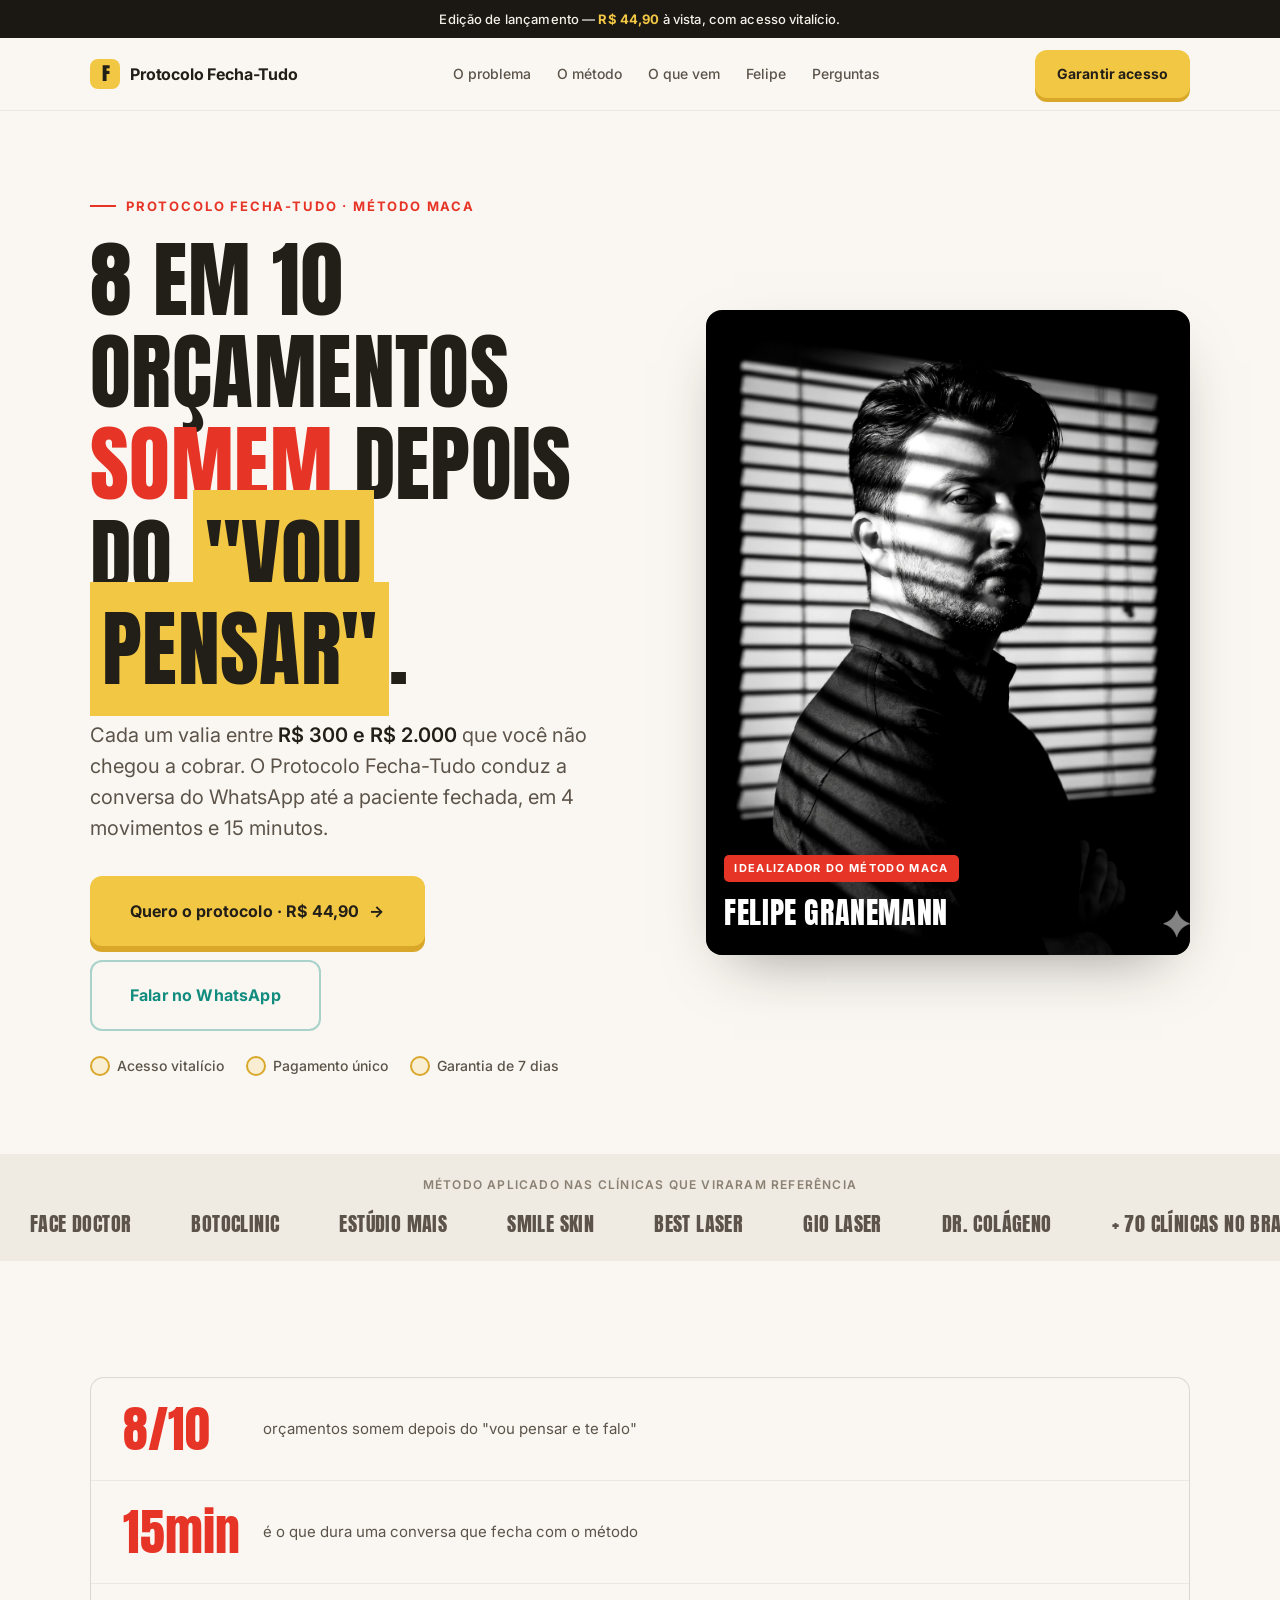
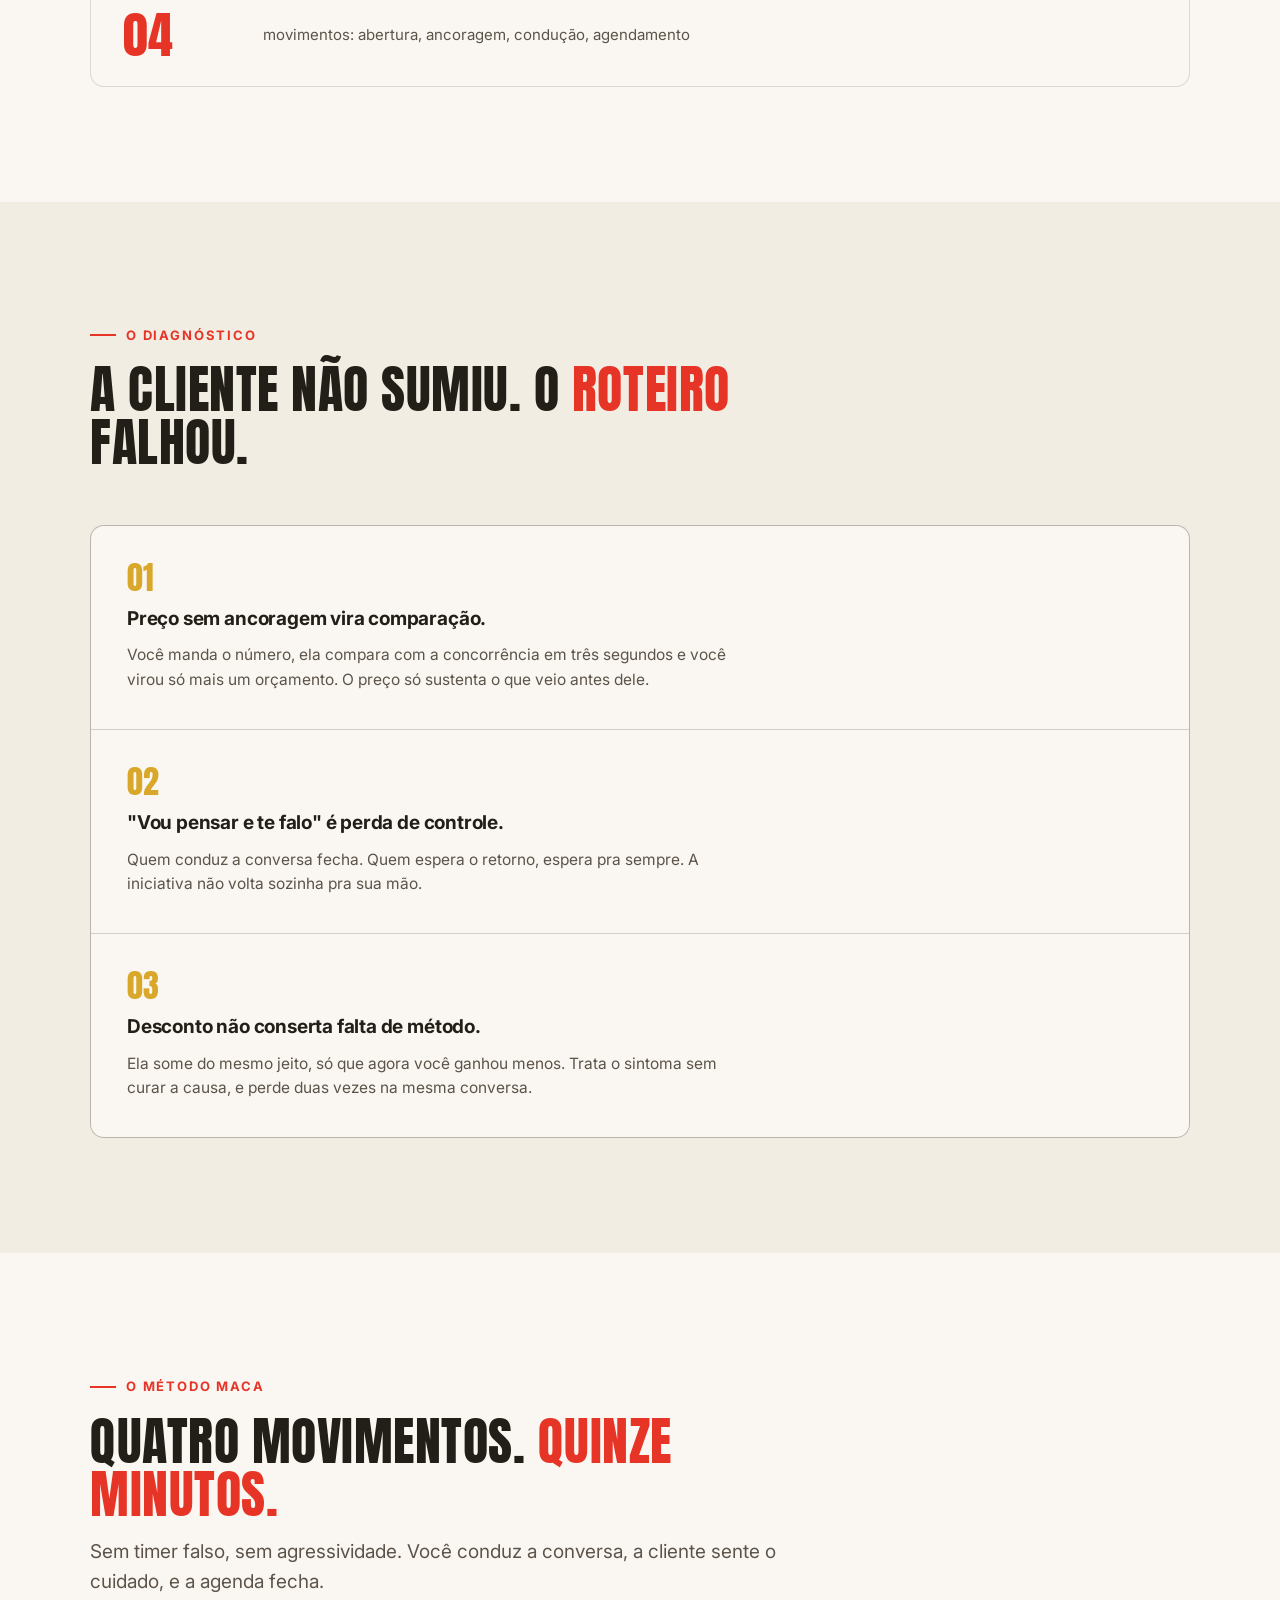
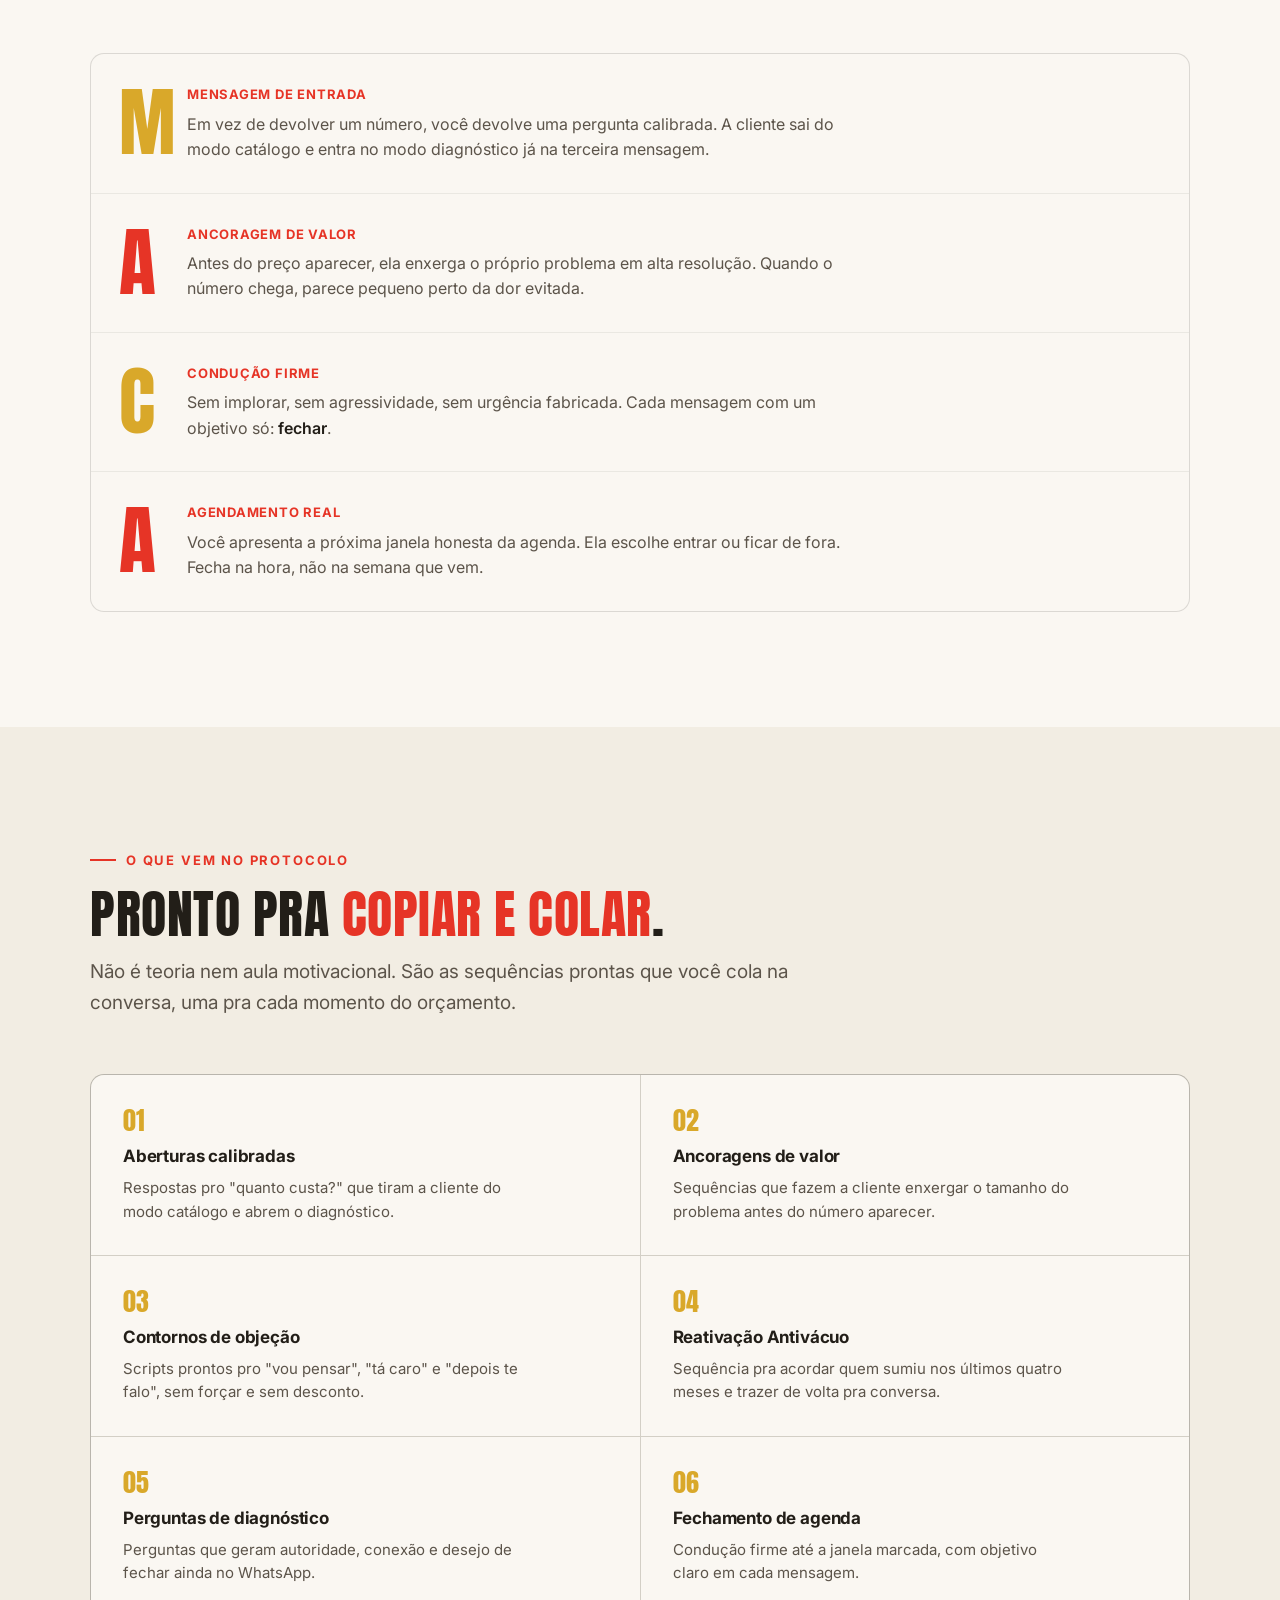
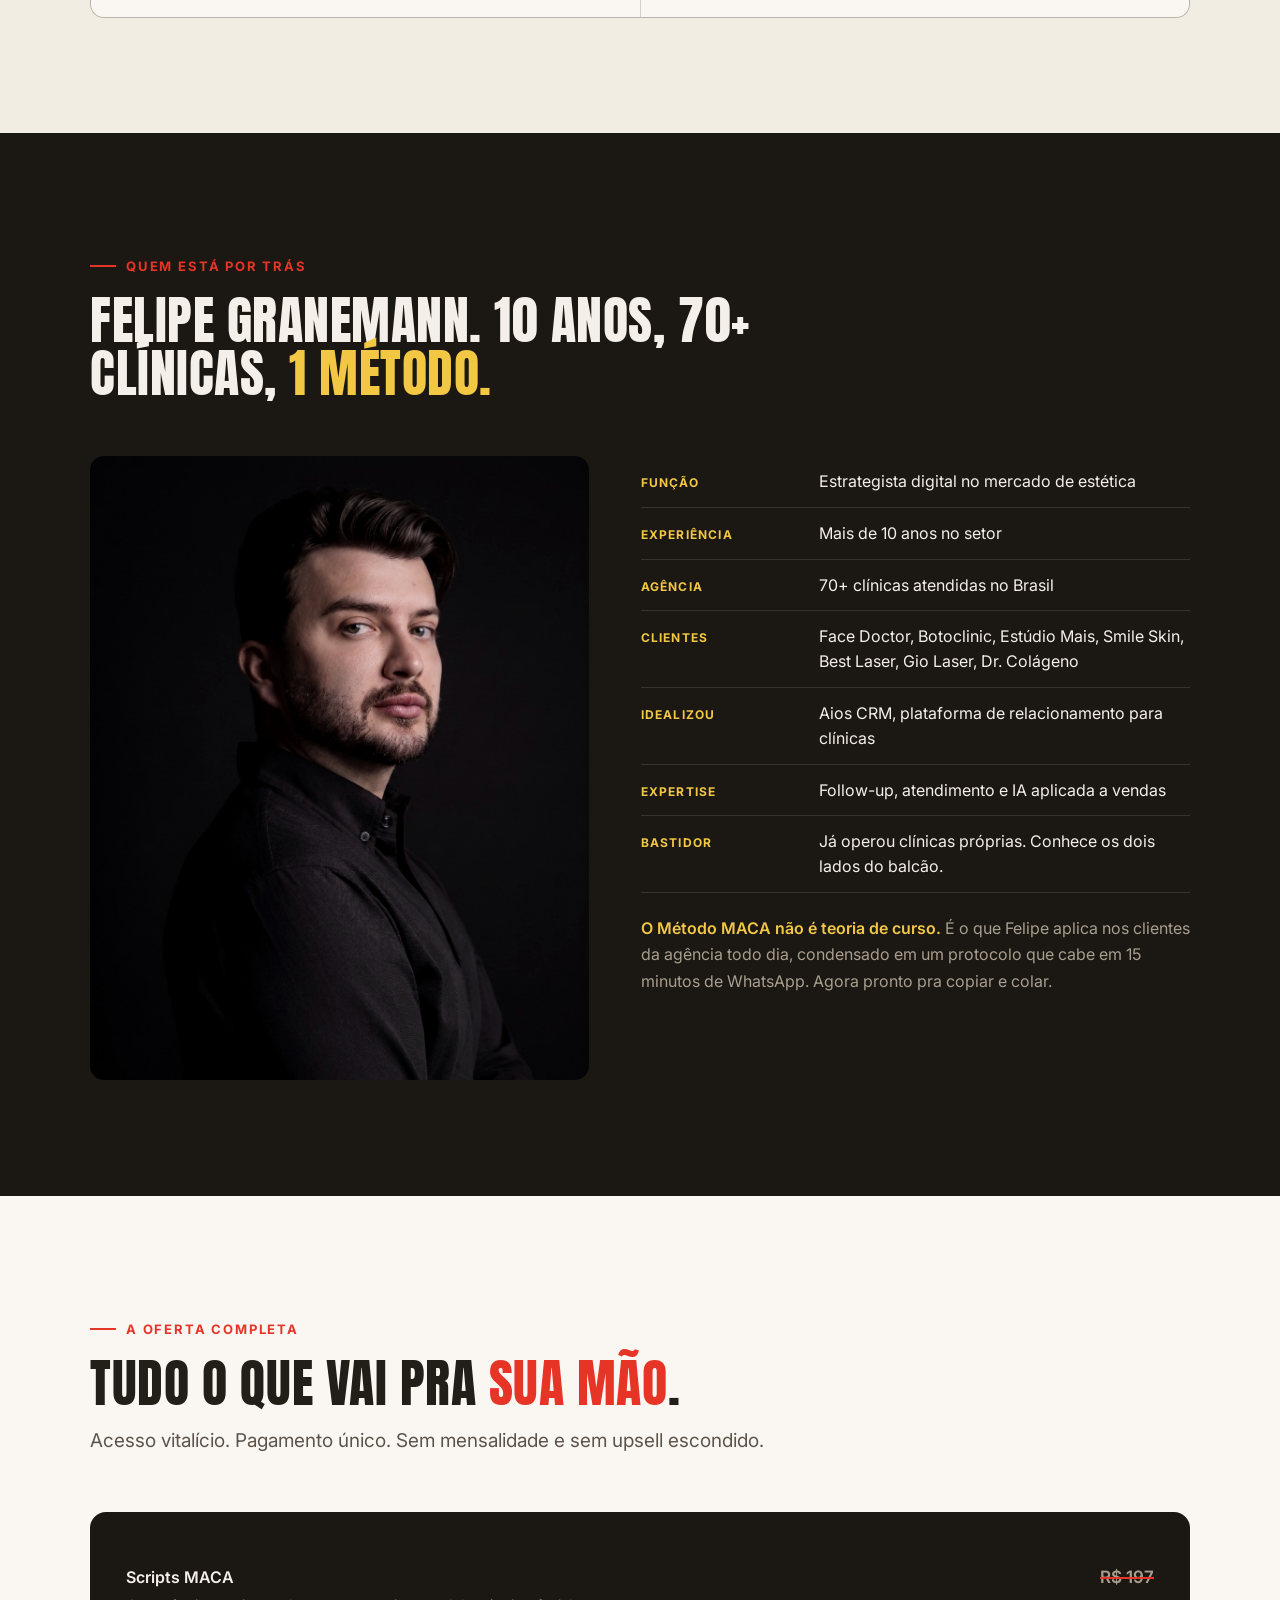
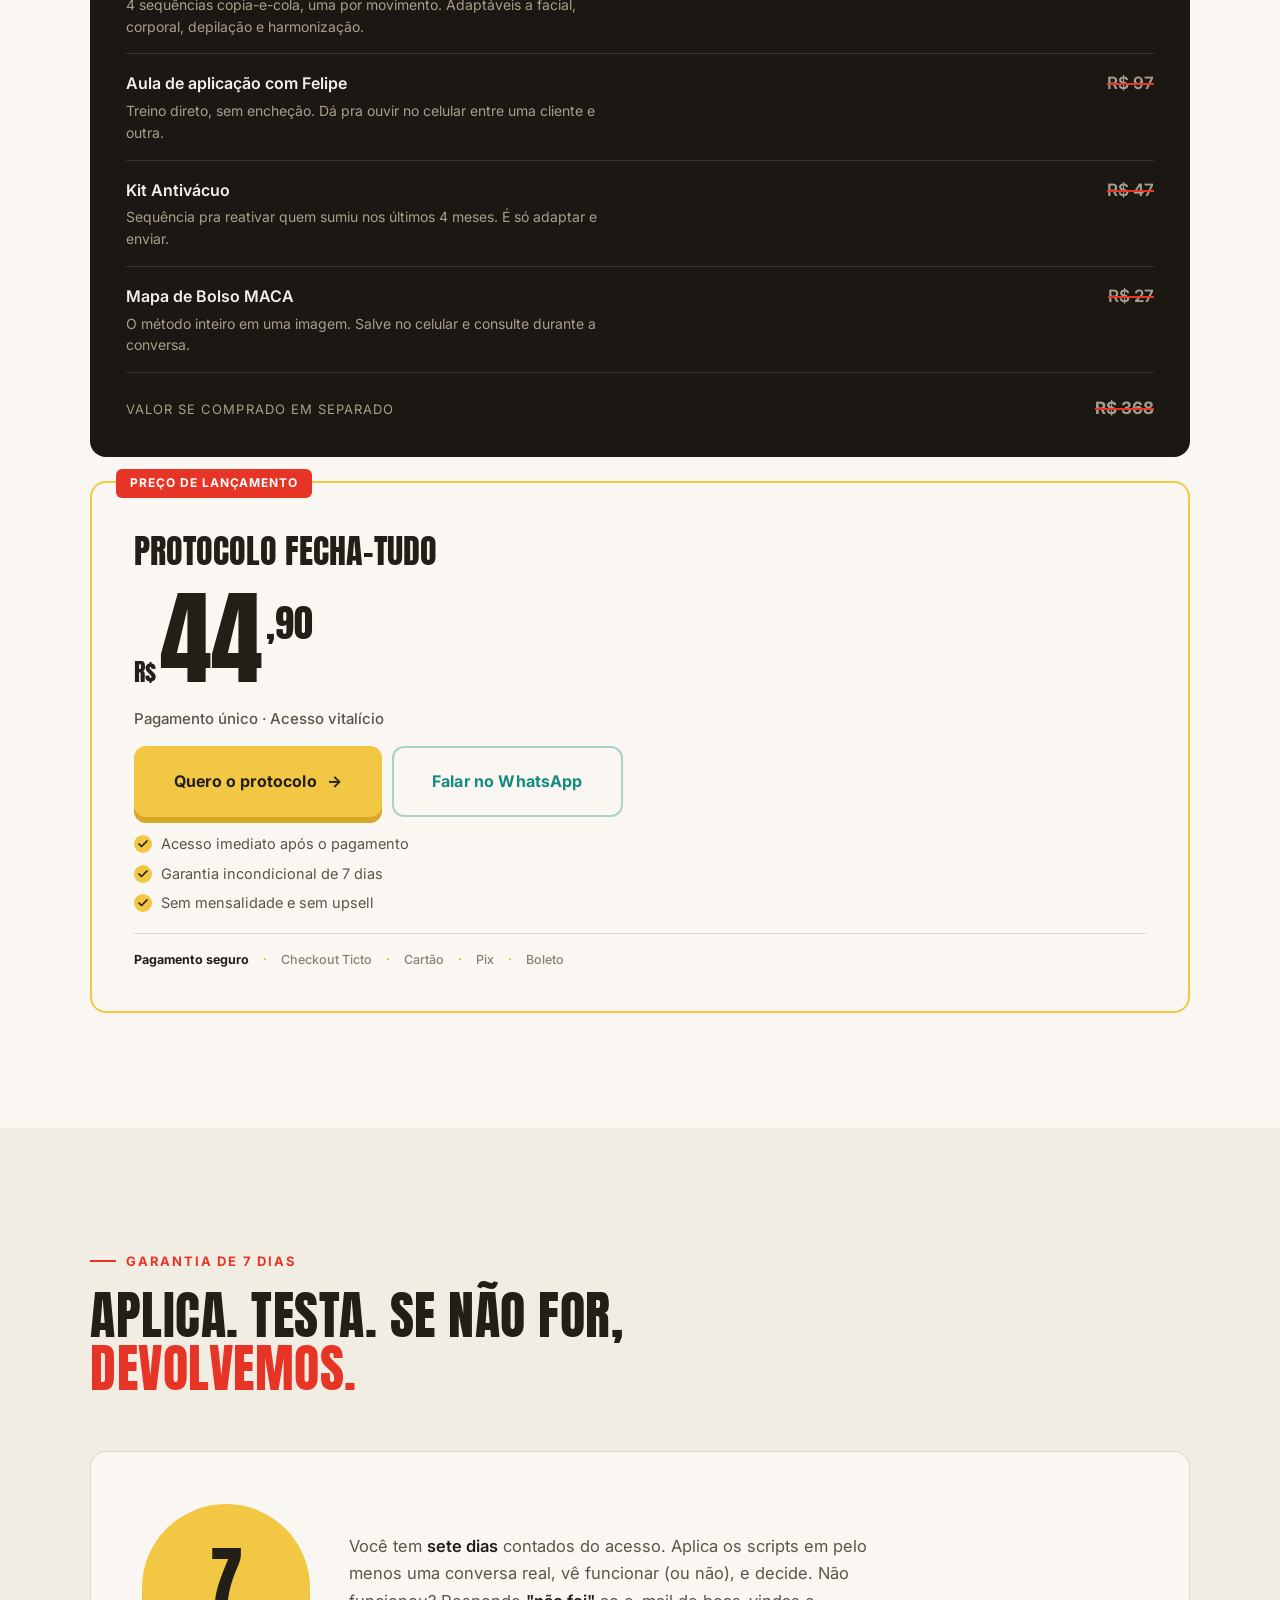
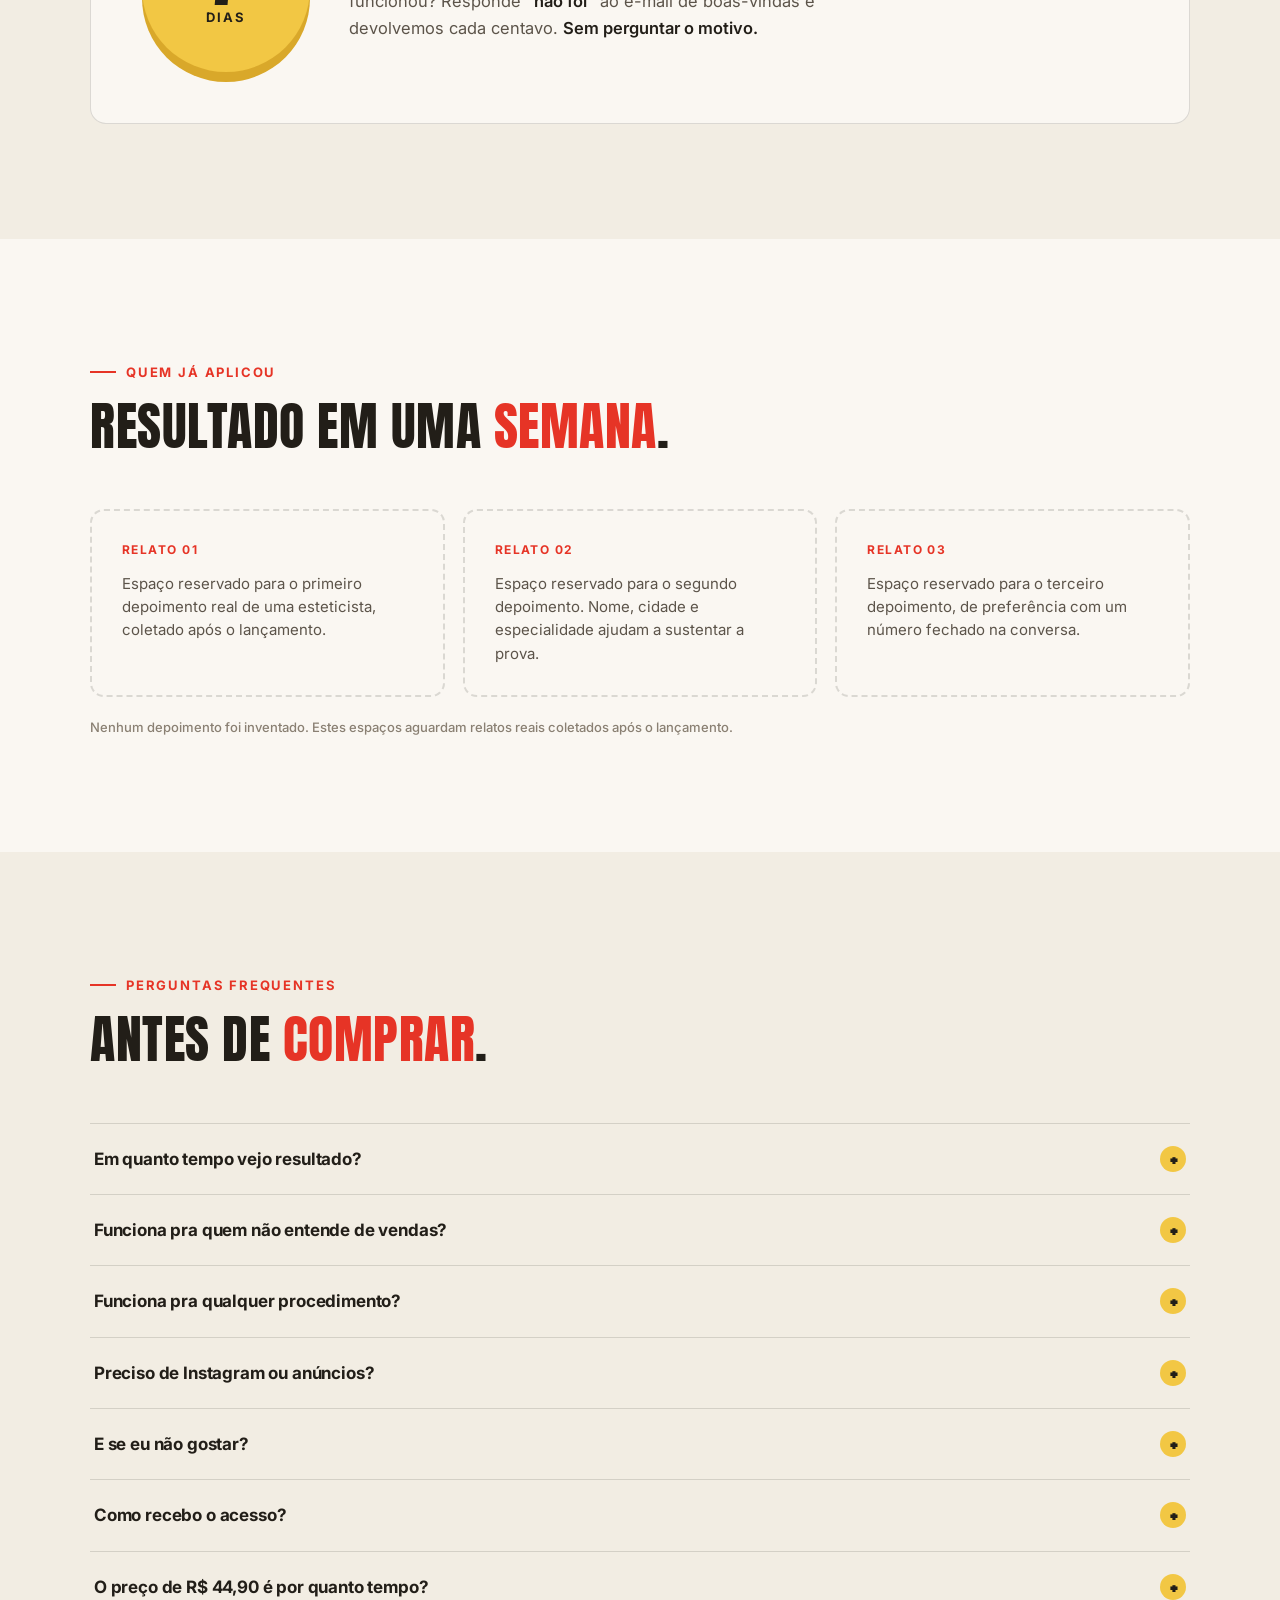
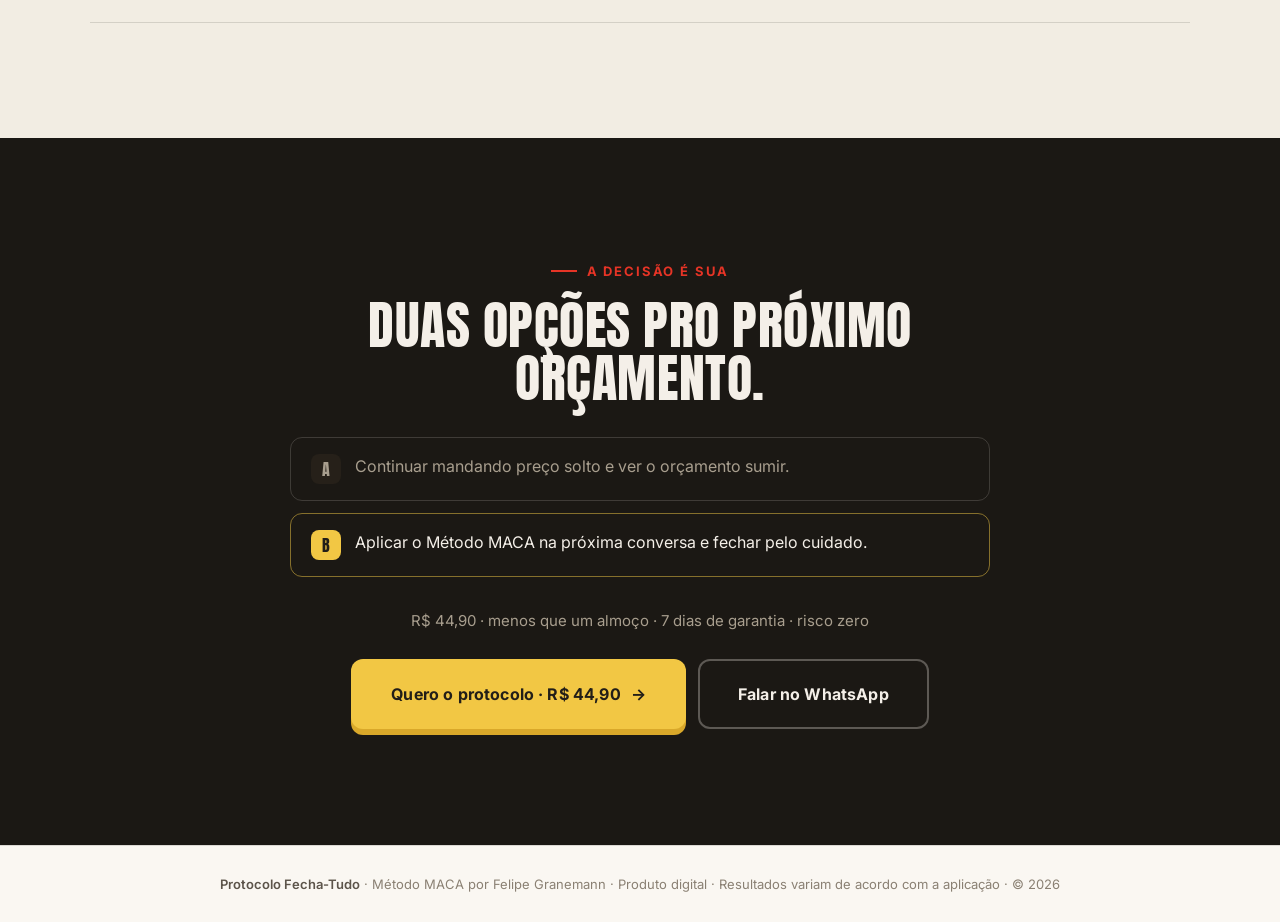
==== commit 8d75abdd: "fix: corrigir sobreposicao da headline na pagina1 line-height da .display estava em 0.98, fazendo o " ====
--- a/pagina1/index.html
+++ b/pagina1/index.html
@@ -225,13 +225,19 @@
   font-family: 'Anton', sans-serif;
   font-weight: 400;
   font-size: clamp(40px, 7vw, 84px);
-  line-height: 0.98;
+  line-height: 1.1;
   letter-spacing: 0.005em;
   text-transform: uppercase;
   color: var(--ink);
 }
 .display em { font-style: normal; color: var(--alert); }
-.display mark { background: var(--accent); color: var(--ink); padding: 0 0.1em; }
+.display mark {
+  background: var(--accent);
+  color: var(--ink);
+  padding: 0.04em 0.14em;
+  box-decoration-break: clone;
+  -webkit-box-decoration-break: clone;
+}
 
 .h2 {
   font-family: 'Anton', sans-serif;
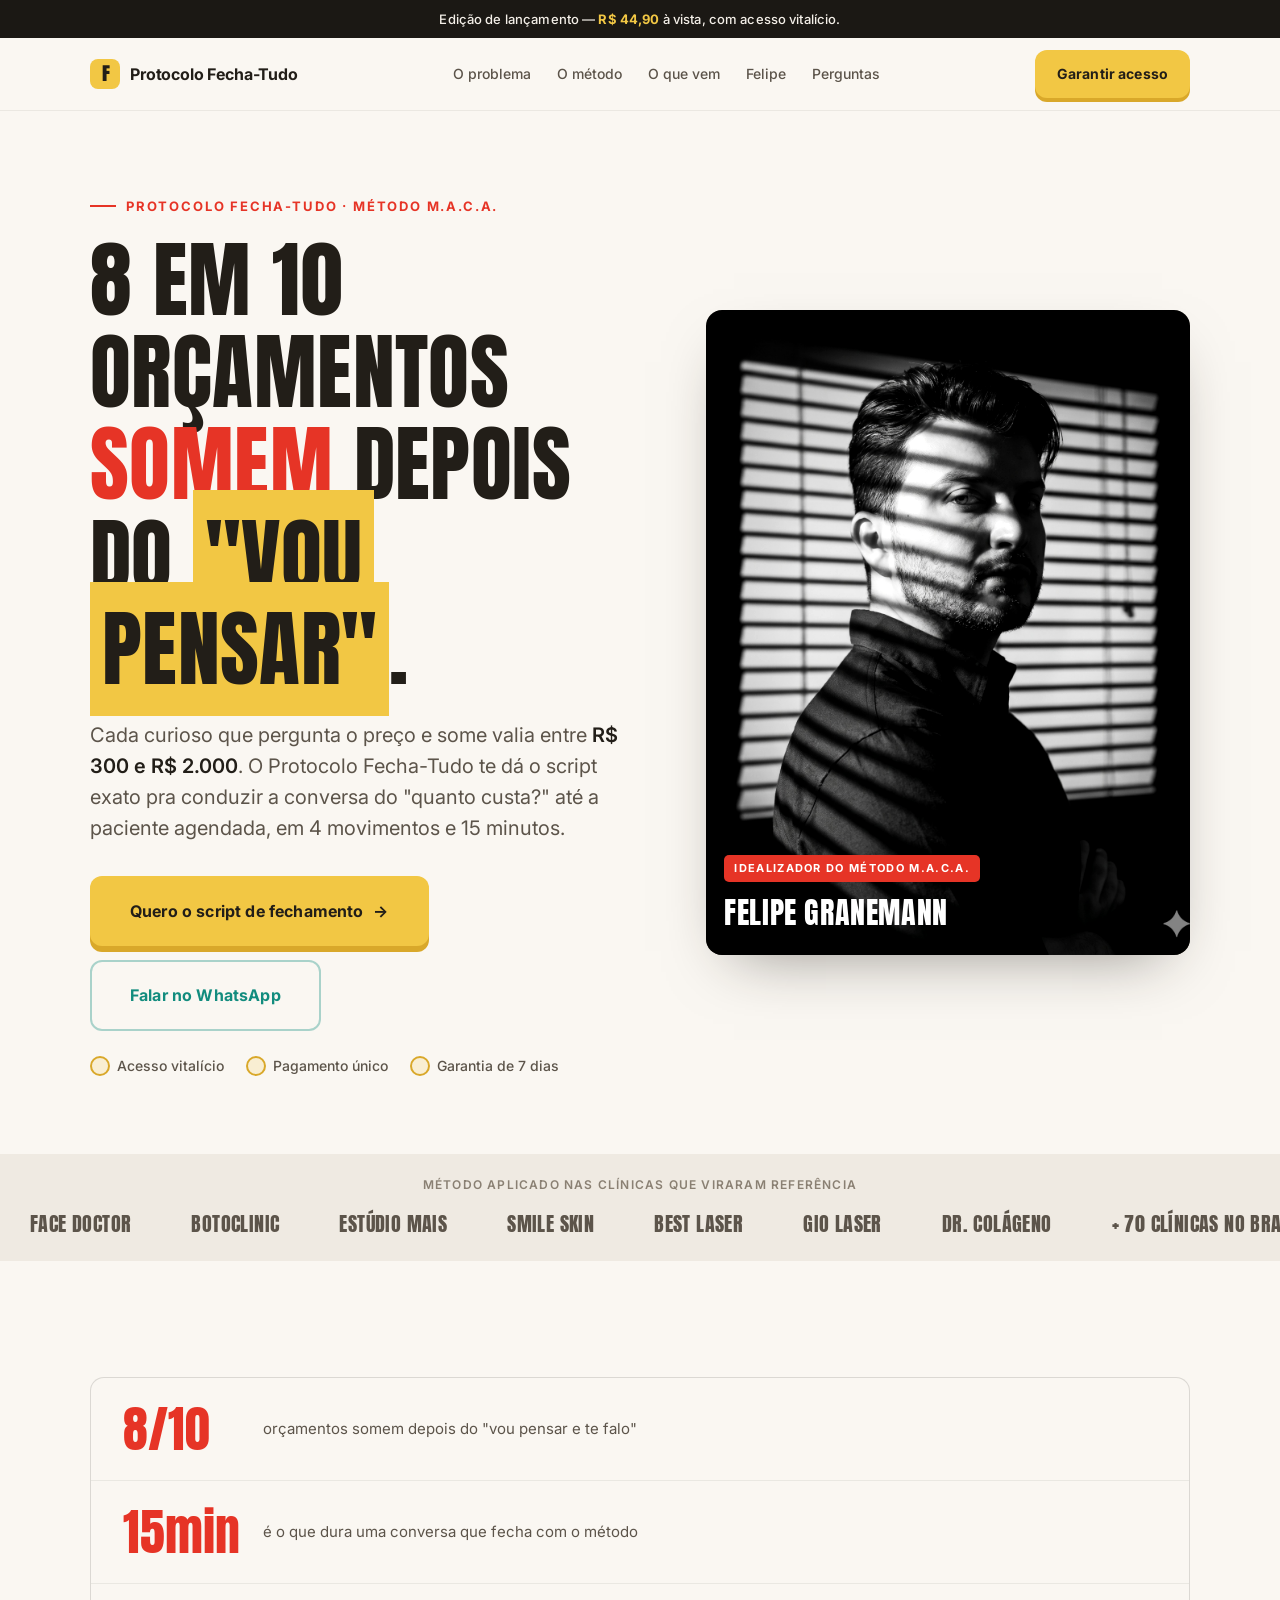
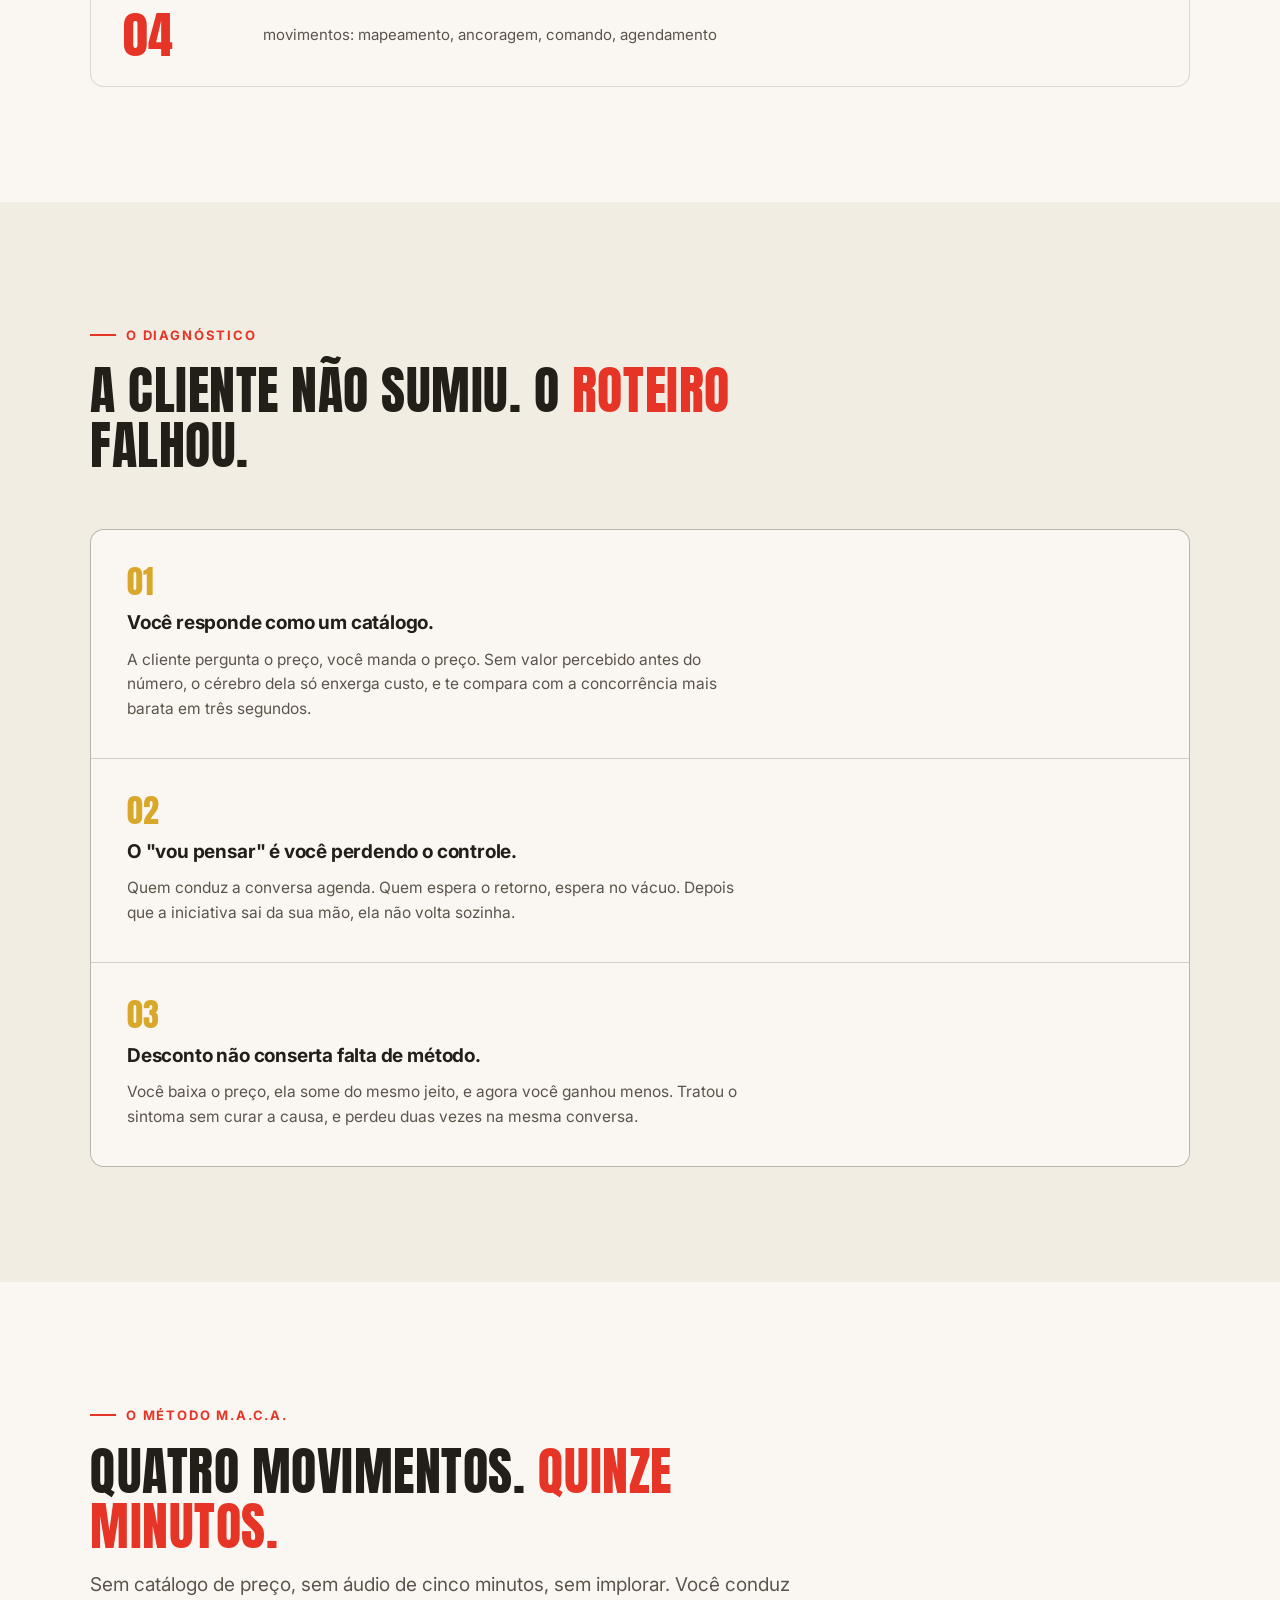
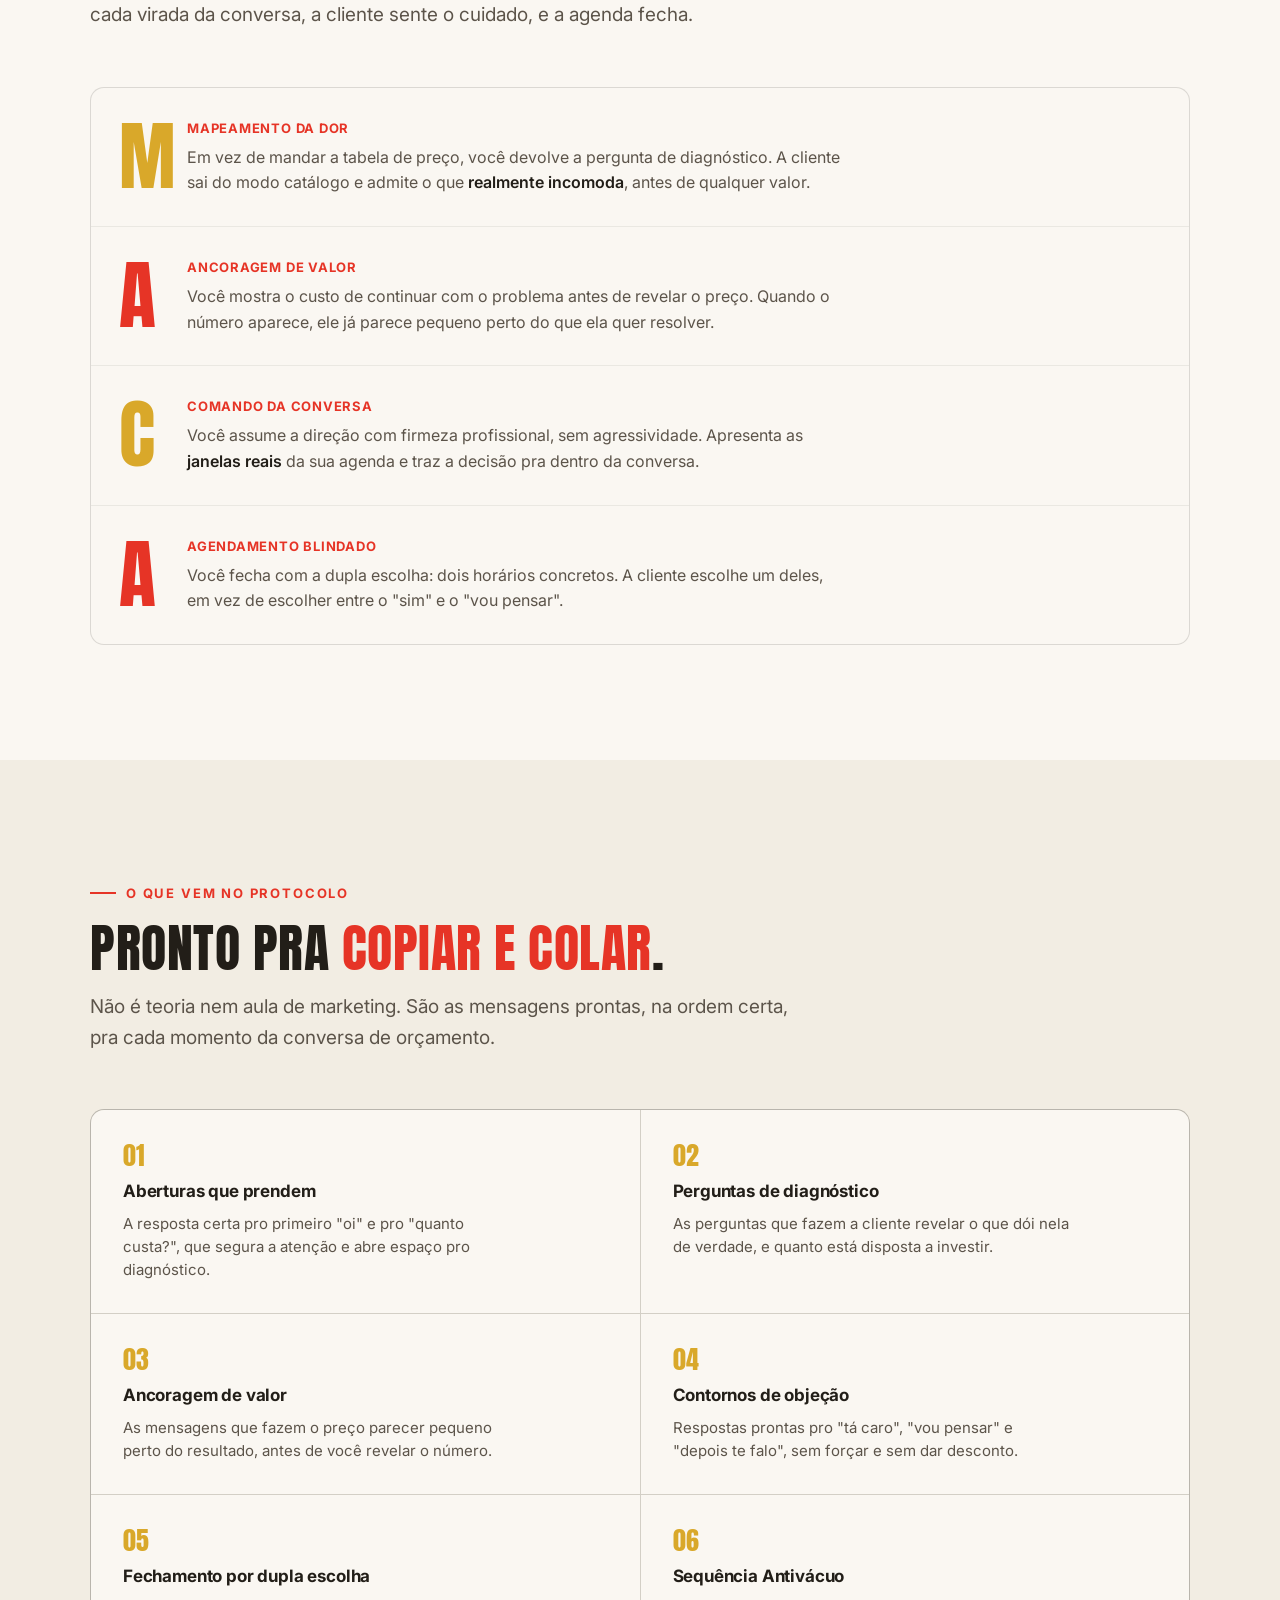
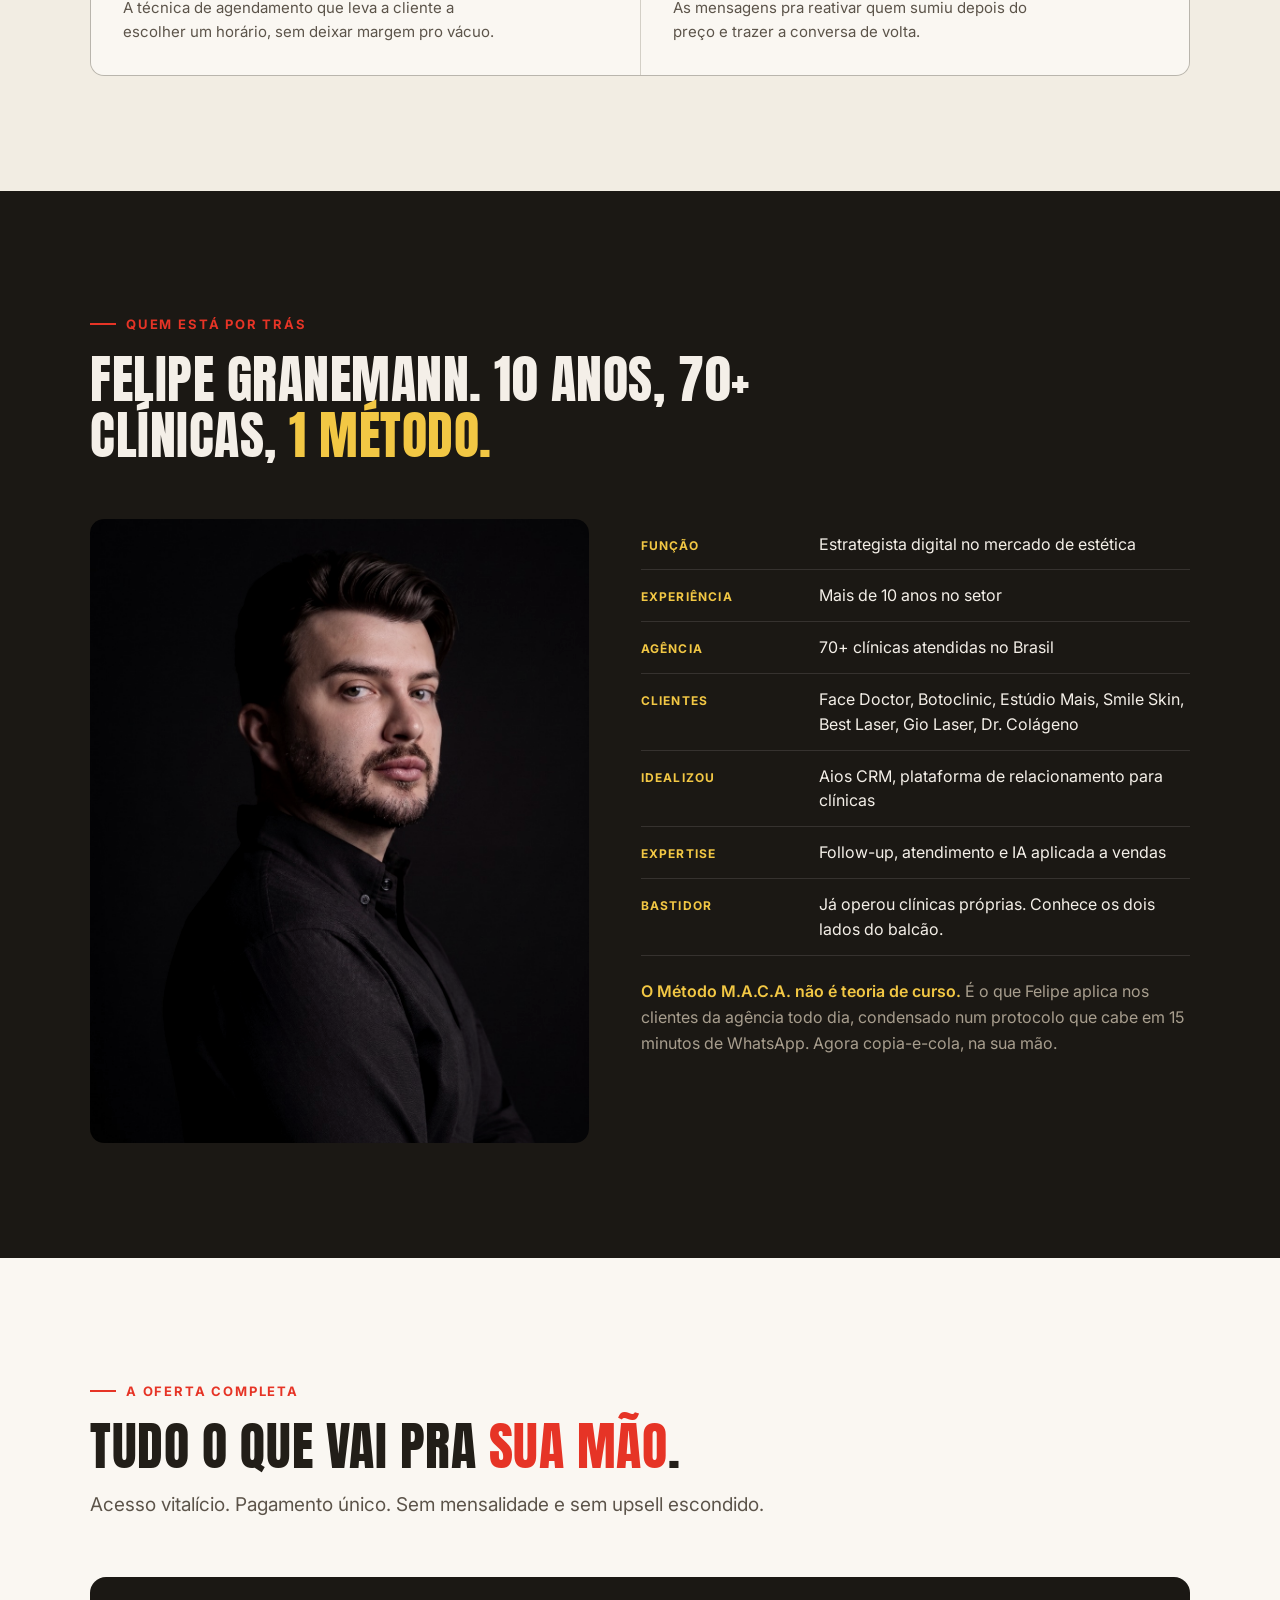
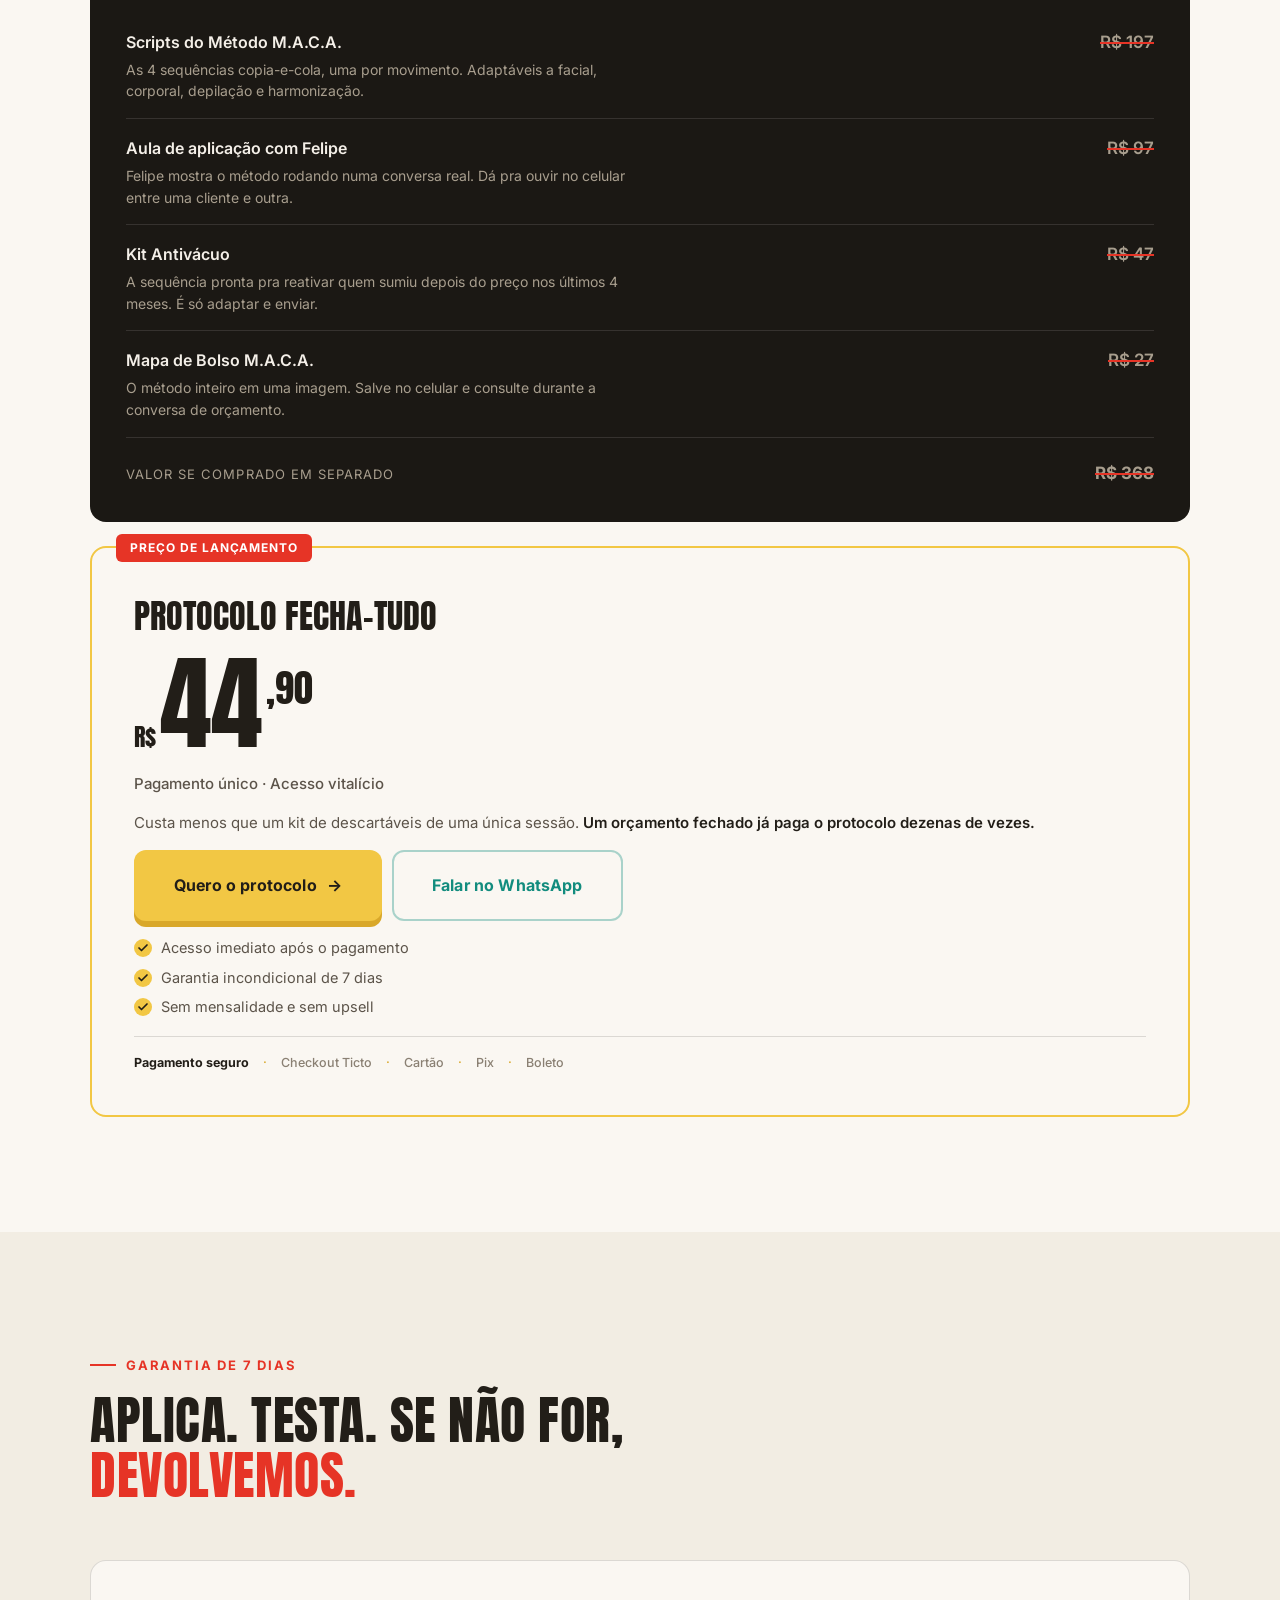
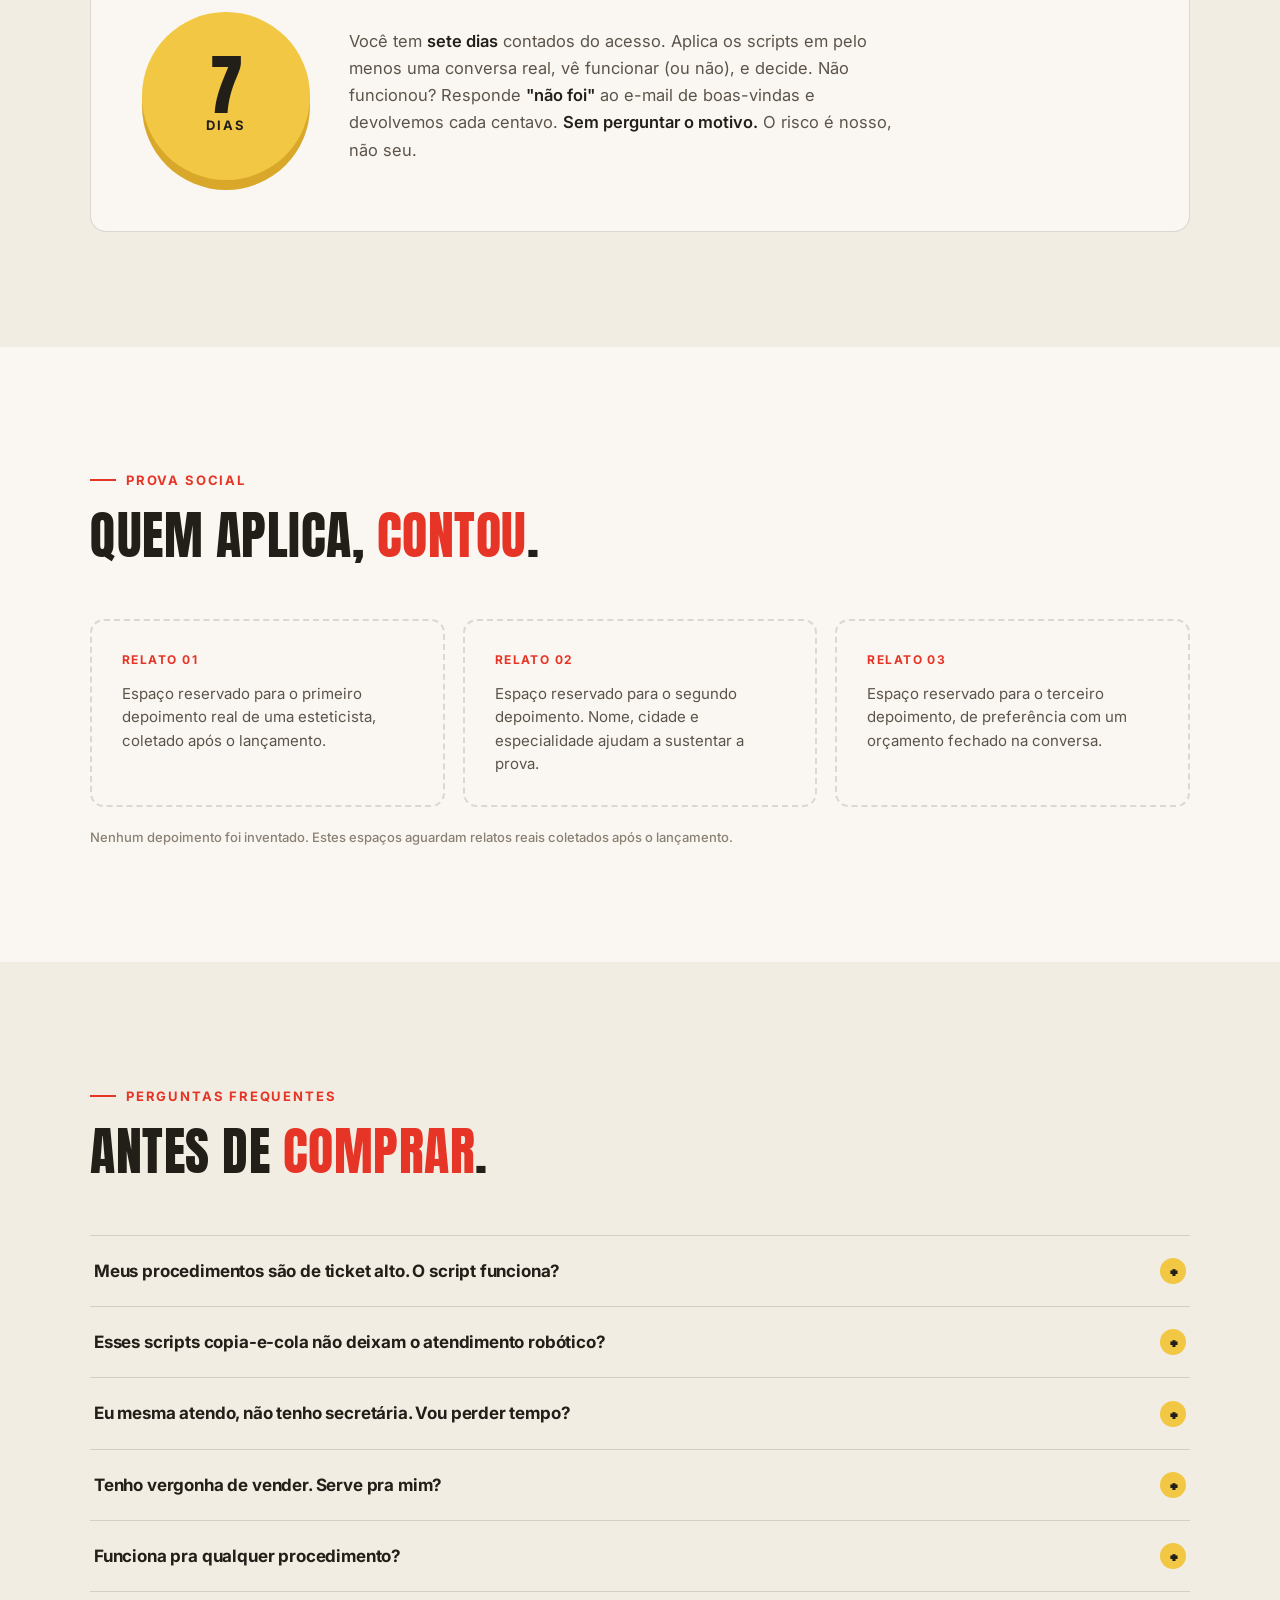
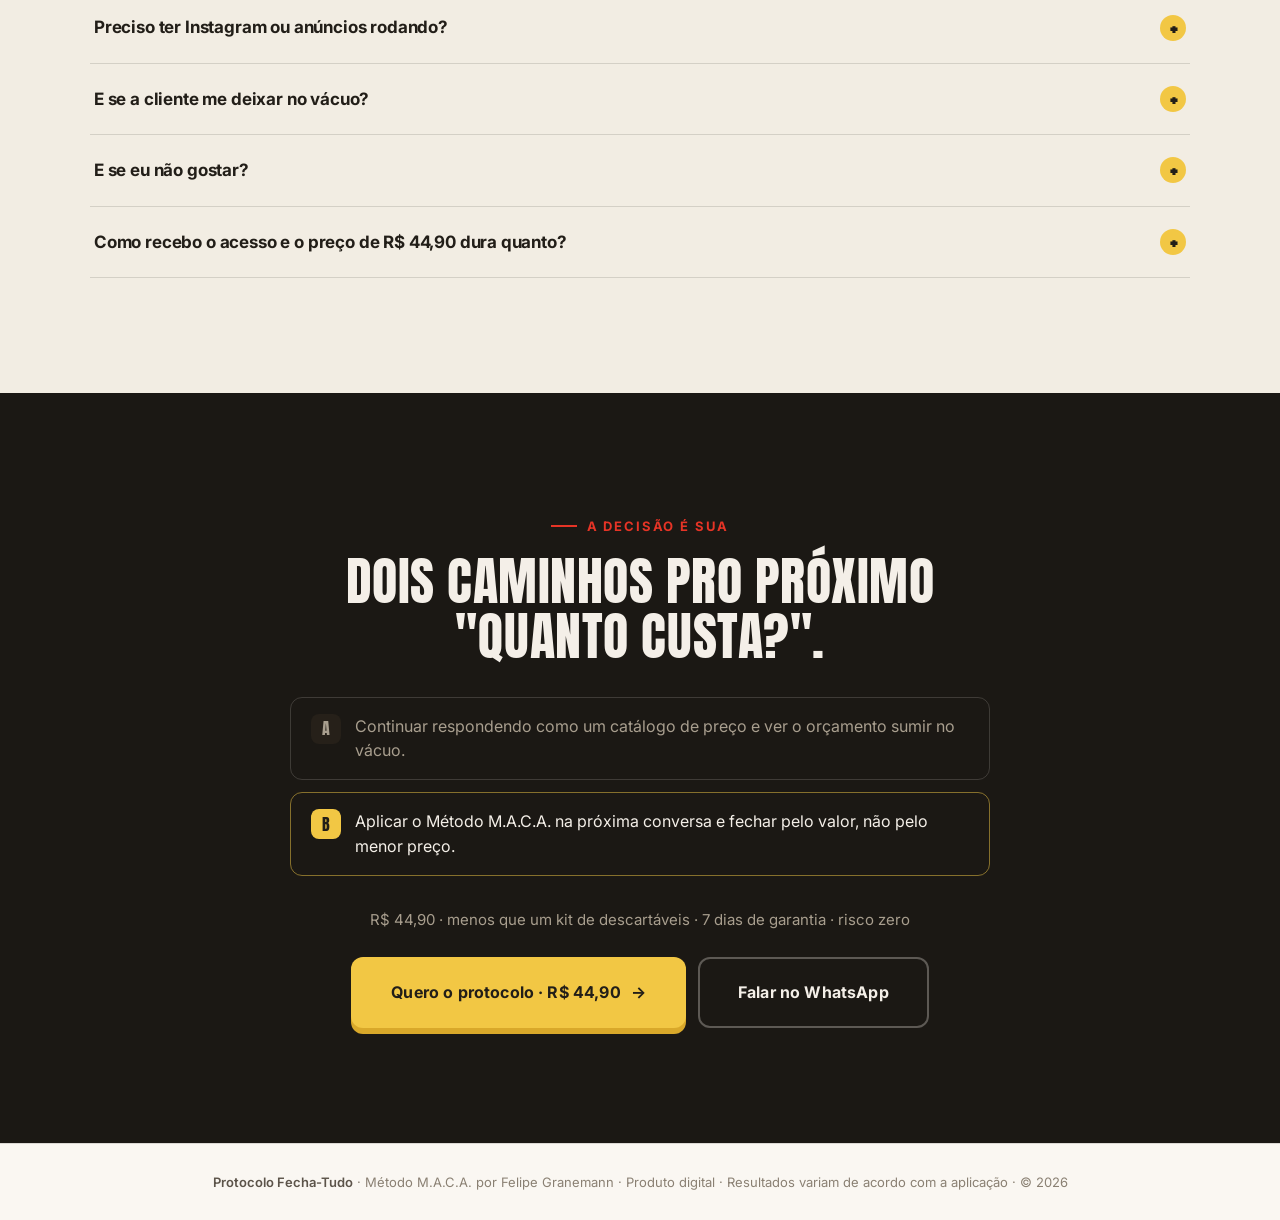
==== commit 4331e3ef: "copy: reescrever copy das duas paginas com base no estudo do produto Aplica o posicionamento do estu" ====
--- a/pagina1/index.html
+++ b/pagina1/index.html
@@ -4,10 +4,10 @@
 <meta charset="utf-8" />
 <meta name="viewport" content="width=device-width, initial-scale=1, viewport-fit=cover" />
 <meta name="theme-color" content="#FAF7F2" />
-<title>Protocolo Fecha-Tudo · Método MACA para esteticistas</title>
-<meta name="description" content="8 em 10 orçamentos somem depois do 'vou pensar e te falo'. O Protocolo Fecha-Tudo é o método de 4 movimentos que conduz a conversa do WhatsApp até a paciente fechada. R$ 44,90, pagamento único." />
-<meta property="og:title" content="Protocolo Fecha-Tudo · Método MACA" />
-<meta property="og:description" content="O método que para de perder o orçamento que já chegou. 4 movimentos. 15 minutos. WhatsApp." />
+<title>Protocolo Fecha-Tudo · O script de 15 minutos para fechar pelo WhatsApp</title>
+<meta name="description" content="Cansada de perder 8 em 10 orçamentos no 'vou pensar'? O Método M.A.C.A. transforma quem só quer saber o preço em paciente de ticket alto, em 15 minutos de conversa. R$ 44,90, pagamento único." />
+<meta property="og:title" content="Protocolo Fecha-Tudo · Método M.A.C.A." />
+<meta property="og:description" content="O script que para de perder o orçamento que já chegou no seu WhatsApp. 4 movimentos. 15 minutos." />
 <meta property="og:type" content="product" />
 <link rel="icon" href="data:image/svg+xml,%3Csvg xmlns='http://www.w3.org/2000/svg' viewBox='0 0 100 100'%3E%3Crect width='100' height='100' rx='20' fill='%23F2C744'/%3E%3Ctext x='50' y='70' font-family='Arial,sans-serif' font-size='62' font-weight='900' text-anchor='middle' fill='%23221E18'%3EF%3C/text%3E%3C/svg%3E" />
 
@@ -243,7 +243,7 @@
   font-family: 'Anton', sans-serif;
   font-weight: 400;
   font-size: clamp(30px, 4.4vw, 52px);
-  line-height: 1.02;
+  line-height: 1.06;
   letter-spacing: 0.01em;
   text-transform: uppercase;
   color: var(--ink);
@@ -636,6 +636,12 @@
 .offer__final-num { font-family: 'Anton', sans-serif; font-size: clamp(64px, 10vw, 104px); line-height: 0.86; }
 .offer__final-cents { font-family: 'Anton', sans-serif; font-size: clamp(26px, 3.4vw, 38px); align-self: flex-start; }
 .offer__final-pay { font-size: 15px; color: var(--ink-soft); font-weight: 500; }
+.offer__final-justify {
+  font-size: 15px;
+  line-height: 1.55;
+  color: var(--ink-soft);
+}
+.offer__final-justify strong { color: var(--ink); font-weight: 600; }
 .offer__final-buttons { display: flex; flex-direction: column; gap: 10px; }
 @media (min-width: 540px) { .offer__final-buttons { flex-direction: row; flex-wrap: wrap; } }
 .offer__final-assurances {
@@ -906,14 +912,14 @@
   <div class="container">
     <div class="hero__grid">
       <div>
-        <span class="eyebrow">Protocolo Fecha-Tudo · Método MACA</span>
+        <span class="eyebrow">Protocolo Fecha-Tudo · Método M.A.C.A.</span>
 
         <h1 id="hero-title" class="display">
           8 em 10 orçamentos <em>somem</em> depois do <mark>"vou pensar"</mark>.
         </h1>
 
         <p class="hero__sub">
-          Cada um valia entre <strong>R$ 300 e R$ 2.000</strong> que você não chegou a cobrar. O Protocolo Fecha-Tudo conduz a conversa do WhatsApp até a paciente fechada, em 4 movimentos e 15 minutos.
+          Cada curioso que pergunta o preço e some valia entre <strong>R$ 300 e R$ 2.000</strong>. O Protocolo Fecha-Tudo te dá o script exato pra conduzir a conversa do "quanto custa?" até a paciente agendada, em 4 movimentos e 15 minutos.
         </p>
 
         <div class="hero__cta-row">
@@ -921,8 +927,8 @@
              class="btn btn--primary btn--xl"
              data-event="cta_click"
              data-position="hero"
-             aria-label="Quero o protocolo por R$ 44,90">
-            Quero o protocolo · R$ 44,90 <span class="btn__arrow" aria-hidden="true">→</span>
+             aria-label="Quero o script de fechamento por R$ 44,90">
+            Quero o script de fechamento <span class="btn__arrow" aria-hidden="true">→</span>
           </a>
           <a href="https://wa.me/5515981730591?text=Ol%C3%A1%2C%20quero%20saber%20mais%20sobre%20o%20Protocolo%20Fecha-Tudo"
              class="btn btn--whatsapp btn--xl"
@@ -941,9 +947,9 @@
       </div>
 
       <div class="hero__photo">
-        <img src="../assets/felipe-noir.jpg" alt="Felipe Granemann, idealizador do Método MACA" loading="eager" fetchpriority="high" />
+        <img src="../assets/felipe-noir.jpg" alt="Felipe Granemann, idealizador do Método M.A.C.A." loading="eager" fetchpriority="high" />
         <div class="hero__photo-tag">
-          <span class="hero__photo-tag-role">Idealizador do Método MACA</span>
+          <span class="hero__photo-tag-role">Idealizador do Método M.A.C.A.</span>
           <div class="hero__photo-tag-name">Felipe Granemann</div>
         </div>
       </div>
@@ -986,7 +992,7 @@
       </div>
       <div class="stats__row">
         <div class="stats__num">04</div>
-        <div class="stats__lbl">movimentos: abertura, ancoragem, condução, agendamento</div>
+        <div class="stats__lbl">movimentos: mapeamento, ancoragem, comando, agendamento</div>
       </div>
     </div>
   </div>
@@ -1002,18 +1008,18 @@
     <div class="diagnosis__list reveal">
       <div class="diagnosis__item">
         <div class="diagnosis__id">01</div>
-        <h3 class="diagnosis__head">Preço sem ancoragem vira comparação.</h3>
-        <p class="diagnosis__body">Você manda o número, ela compara com a concorrência em três segundos e você virou só mais um orçamento. O preço só sustenta o que veio antes dele.</p>
+        <h3 class="diagnosis__head">Você responde como um catálogo.</h3>
+        <p class="diagnosis__body">A cliente pergunta o preço, você manda o preço. Sem valor percebido antes do número, o cérebro dela só enxerga custo, e te compara com a concorrência mais barata em três segundos.</p>
       </div>
       <div class="diagnosis__item">
         <div class="diagnosis__id">02</div>
-        <h3 class="diagnosis__head">"Vou pensar e te falo" é perda de controle.</h3>
-        <p class="diagnosis__body">Quem conduz a conversa fecha. Quem espera o retorno, espera pra sempre. A iniciativa não volta sozinha pra sua mão.</p>
+        <h3 class="diagnosis__head">O "vou pensar" é você perdendo o controle.</h3>
+        <p class="diagnosis__body">Quem conduz a conversa agenda. Quem espera o retorno, espera no vácuo. Depois que a iniciativa sai da sua mão, ela não volta sozinha.</p>
       </div>
       <div class="diagnosis__item">
         <div class="diagnosis__id">03</div>
         <h3 class="diagnosis__head">Desconto não conserta falta de método.</h3>
-        <p class="diagnosis__body">Ela some do mesmo jeito, só que agora você ganhou menos. Trata o sintoma sem curar a causa, e perde duas vezes na mesma conversa.</p>
+        <p class="diagnosis__body">Você baixa o preço, ela some do mesmo jeito, e agora você ganhou menos. Tratou o sintoma sem curar a causa, e perdeu duas vezes na mesma conversa.</p>
       </div>
     </div>
   </div>
@@ -1022,38 +1028,38 @@
 <section class="section" id="protocolo" aria-labelledby="protocol-title">
   <div class="container">
     <div class="section__head reveal">
-      <span class="eyebrow">O Método MACA</span>
+      <span class="eyebrow">O Método M.A.C.A.</span>
       <h2 id="protocol-title" class="h2">Quatro movimentos. <em>Quinze minutos.</em></h2>
-      <p class="lede" style="margin-top:16px;">Sem timer falso, sem agressividade. Você conduz a conversa, a cliente sente o cuidado, e a agenda fecha.</p>
+      <p class="lede" style="margin-top:16px;">Sem catálogo de preço, sem áudio de cinco minutos, sem implorar. Você conduz cada virada da conversa, a cliente sente o cuidado, e a agenda fecha.</p>
     </div>
 
     <div class="protocol__list reveal">
       <div class="protocol__step">
         <div class="protocol__letter" aria-hidden="true">M</div>
         <div class="protocol__content">
-          <div class="protocol__name">Mensagem de entrada</div>
-          <p class="protocol__desc">Em vez de devolver um número, você devolve uma pergunta calibrada. A cliente sai do modo catálogo e entra no modo diagnóstico já na terceira mensagem.</p>
+          <div class="protocol__name">Mapeamento da dor</div>
+          <p class="protocol__desc">Em vez de mandar a tabela de preço, você devolve a pergunta de diagnóstico. A cliente sai do modo catálogo e admite o que <strong>realmente incomoda</strong>, antes de qualquer valor.</p>
         </div>
       </div>
       <div class="protocol__step">
         <div class="protocol__letter" aria-hidden="true">A</div>
         <div class="protocol__content">
           <div class="protocol__name">Ancoragem de valor</div>
-          <p class="protocol__desc">Antes do preço aparecer, ela enxerga o próprio problema em alta resolução. Quando o número chega, parece pequeno perto da dor evitada.</p>
+          <p class="protocol__desc">Você mostra o custo de continuar com o problema antes de revelar o preço. Quando o número aparece, ele já parece pequeno perto do que ela quer resolver.</p>
         </div>
       </div>
       <div class="protocol__step">
         <div class="protocol__letter" aria-hidden="true">C</div>
         <div class="protocol__content">
-          <div class="protocol__name">Condução firme</div>
-          <p class="protocol__desc">Sem implorar, sem agressividade, sem urgência fabricada. Cada mensagem com um objetivo só: <strong>fechar</strong>.</p>
+          <div class="protocol__name">Comando da conversa</div>
+          <p class="protocol__desc">Você assume a direção com firmeza profissional, sem agressividade. Apresenta as <strong>janelas reais</strong> da sua agenda e traz a decisão pra dentro da conversa.</p>
         </div>
       </div>
       <div class="protocol__step">
         <div class="protocol__letter" aria-hidden="true">A</div>
         <div class="protocol__content">
-          <div class="protocol__name">Agendamento real</div>
-          <p class="protocol__desc">Você apresenta a próxima janela honesta da agenda. Ela escolhe entrar ou ficar de fora. Fecha na hora, não na semana que vem.</p>
+          <div class="protocol__name">Agendamento blindado</div>
+          <p class="protocol__desc">Você fecha com a dupla escolha: dois horários concretos. A cliente escolhe um deles, em vez de escolher entre o "sim" e o "vou pensar".</p>
         </div>
       </div>
     </div>
@@ -1065,39 +1071,39 @@
     <div class="section__head reveal">
       <span class="eyebrow">O que vem no protocolo</span>
       <h2 id="content-title" class="h2">Pronto pra <em>copiar e colar</em>.</h2>
-      <p class="lede" style="margin-top:16px;">Não é teoria nem aula motivacional. São as sequências prontas que você cola na conversa, uma pra cada momento do orçamento.</p>
+      <p class="lede" style="margin-top:16px;">Não é teoria nem aula de marketing. São as mensagens prontas, na ordem certa, pra cada momento da conversa de orçamento.</p>
     </div>
 
     <div class="features__grid reveal">
       <div class="features__cell">
         <div class="features__num">01</div>
-        <div class="features__name">Aberturas calibradas</div>
-        <p class="features__desc">Respostas pro "quanto custa?" que tiram a cliente do modo catálogo e abrem o diagnóstico.</p>
+        <div class="features__name">Aberturas que prendem</div>
+        <p class="features__desc">A resposta certa pro primeiro "oi" e pro "quanto custa?", que segura a atenção e abre espaço pro diagnóstico.</p>
       </div>
       <div class="features__cell">
         <div class="features__num">02</div>
-        <div class="features__name">Ancoragens de valor</div>
-        <p class="features__desc">Sequências que fazem a cliente enxergar o tamanho do problema antes do número aparecer.</p>
+        <div class="features__name">Perguntas de diagnóstico</div>
+        <p class="features__desc">As perguntas que fazem a cliente revelar o que dói nela de verdade, e quanto está disposta a investir.</p>
       </div>
       <div class="features__cell">
         <div class="features__num">03</div>
-        <div class="features__name">Contornos de objeção</div>
-        <p class="features__desc">Scripts prontos pro "vou pensar", "tá caro" e "depois te falo", sem forçar e sem desconto.</p>
+        <div class="features__name">Ancoragem de valor</div>
+        <p class="features__desc">As mensagens que fazem o preço parecer pequeno perto do resultado, antes de você revelar o número.</p>
       </div>
       <div class="features__cell">
         <div class="features__num">04</div>
-        <div class="features__name">Reativação Antivácuo</div>
-        <p class="features__desc">Sequência pra acordar quem sumiu nos últimos quatro meses e trazer de volta pra conversa.</p>
+        <div class="features__name">Contornos de objeção</div>
+        <p class="features__desc">Respostas prontas pro "tá caro", "vou pensar" e "depois te falo", sem forçar e sem dar desconto.</p>
       </div>
       <div class="features__cell">
         <div class="features__num">05</div>
-        <div class="features__name">Perguntas de diagnóstico</div>
-        <p class="features__desc">Perguntas que geram autoridade, conexão e desejo de fechar ainda no WhatsApp.</p>
+        <div class="features__name">Fechamento por dupla escolha</div>
+        <p class="features__desc">A técnica de agendamento que leva a cliente a escolher um horário, sem deixar margem pro vácuo.</p>
       </div>
       <div class="features__cell">
         <div class="features__num">06</div>
-        <div class="features__name">Fechamento de agenda</div>
-        <p class="features__desc">Condução firme até a janela marcada, com objetivo claro em cada mensagem.</p>
+        <div class="features__name">Sequência Antivácuo</div>
+        <p class="features__desc">As mensagens pra reativar quem sumiu depois do preço e trazer a conversa de volta.</p>
       </div>
     </div>
   </div>
@@ -1125,7 +1131,7 @@
         <div class="felipe__row"><div class="felipe__key">Bastidor</div><div class="felipe__val">Já operou clínicas próprias. Conhece os dois lados do balcão.</div></div>
 
         <p class="felipe__note">
-          <strong>O Método MACA não é teoria de curso.</strong> É o que Felipe aplica nos clientes da agência todo dia, condensado em um protocolo que cabe em 15 minutos de WhatsApp. Agora pronto pra copiar e colar.
+          <strong>O Método M.A.C.A. não é teoria de curso.</strong> É o que Felipe aplica nos clientes da agência todo dia, condensado num protocolo que cabe em 15 minutos de WhatsApp. Agora copia-e-cola, na sua mão.
         </p>
       </div>
     </div>
@@ -1142,26 +1148,26 @@
 
     <div class="offer__stack reveal">
       <div class="offer__row">
-        <div class="offer__row-name">Scripts MACA
-          <span>4 sequências copia-e-cola, uma por movimento. Adaptáveis a facial, corporal, depilação e harmonização.</span>
+        <div class="offer__row-name">Scripts do Método M.A.C.A.
+          <span>As 4 sequências copia-e-cola, uma por movimento. Adaptáveis a facial, corporal, depilação e harmonização.</span>
         </div>
         <div class="offer__row-price">R$ 197</div>
       </div>
       <div class="offer__row">
         <div class="offer__row-name">Aula de aplicação com Felipe
-          <span>Treino direto, sem encheção. Dá pra ouvir no celular entre uma cliente e outra.</span>
+          <span>Felipe mostra o método rodando numa conversa real. Dá pra ouvir no celular entre uma cliente e outra.</span>
         </div>
         <div class="offer__row-price">R$ 97</div>
       </div>
       <div class="offer__row">
         <div class="offer__row-name">Kit Antivácuo
-          <span>Sequência pra reativar quem sumiu nos últimos 4 meses. É só adaptar e enviar.</span>
+          <span>A sequência pronta pra reativar quem sumiu depois do preço nos últimos 4 meses. É só adaptar e enviar.</span>
         </div>
         <div class="offer__row-price">R$ 47</div>
       </div>
       <div class="offer__row">
-        <div class="offer__row-name">Mapa de Bolso MACA
-          <span>O método inteiro em uma imagem. Salve no celular e consulte durante a conversa.</span>
+        <div class="offer__row-name">Mapa de Bolso M.A.C.A.
+          <span>O método inteiro em uma imagem. Salve no celular e consulte durante a conversa de orçamento.</span>
         </div>
         <div class="offer__row-price">R$ 27</div>
       </div>
@@ -1180,6 +1186,9 @@
         <span class="offer__final-cents">,90</span>
       </div>
       <div class="offer__final-pay">Pagamento único · Acesso vitalício</div>
+      <p class="offer__final-justify">
+        Custa menos que um kit de descartáveis de uma única sessão. <strong>Um orçamento fechado já paga o protocolo dezenas de vezes.</strong>
+      </p>
 
       <div class="offer__final-buttons">
         <a href="https://checkout.ticto.app/OCC46FBCB"
@@ -1230,7 +1239,7 @@
         </div>
       </div>
       <div class="guarantee__txt">
-        <p>Você tem <strong>sete dias</strong> contados do acesso. Aplica os scripts em pelo menos uma conversa real, vê funcionar (ou não), e decide. Não funcionou? Responde <strong>"não foi"</strong> ao e-mail de boas-vindas e devolvemos cada centavo. <strong>Sem perguntar o motivo.</strong></p>
+        <p>Você tem <strong>sete dias</strong> contados do acesso. Aplica os scripts em pelo menos uma conversa real, vê funcionar (ou não), e decide. Não funcionou? Responde <strong>"não foi"</strong> ao e-mail de boas-vindas e devolvemos cada centavo. <strong>Sem perguntar o motivo.</strong> O risco é nosso, não seu.</p>
       </div>
     </div>
   </div>
@@ -1239,8 +1248,8 @@
 <section class="section" aria-labelledby="proof-title">
   <div class="container">
     <div class="section__head reveal">
-      <span class="eyebrow">Quem já aplicou</span>
-      <h2 id="proof-title" class="h2">Resultado em uma <em>semana</em>.</h2>
+      <span class="eyebrow">Prova social</span>
+      <h2 id="proof-title" class="h2">Quem aplica, <em>contou</em>.</h2>
     </div>
 
     <div class="proof__list reveal">
@@ -1254,7 +1263,7 @@
       </div>
       <div class="proof__slot">
         <div class="proof__slot-label">Relato 03</div>
-        <p class="proof__slot-text">Espaço reservado para o terceiro depoimento, de preferência com um número fechado na conversa.</p>
+        <p class="proof__slot-text">Espaço reservado para o terceiro depoimento, de preferência com um orçamento fechado na conversa.</p>
       </div>
     </div>
     <p class="proof__note">Nenhum depoimento foi inventado. Estes espaços aguardam relatos reais coletados após o lançamento.</p>
@@ -1270,32 +1279,40 @@
 
     <div class="faq__list reveal">
       <details class="faq__item">
-        <summary class="faq__q">Em quanto tempo vejo resultado?<span class="faq__sign" aria-hidden="true">+</span></summary>
-        <div class="faq__a">No primeiro orçamento que cair no seu WhatsApp depois da compra. A maioria aplica o script de abertura e fecha pelo menos um orçamento dentro da primeira semana. Não é "transformação em 30 dias", é mudança no próximo "quanto custa?".</div>
+        <summary class="faq__q">Meus procedimentos são de ticket alto. O script funciona?<span class="faq__sign" aria-hidden="true">+</span></summary>
+        <div class="faq__a">Funciona melhor ainda. O Método M.A.C.A. tira o foco do preço e coloca no resultado: a cliente deseja a transformação antes de saber o custo. Quanto maior o ticket, mais a ancoragem de valor pesa a seu favor.</div>
       </details>
       <details class="faq__item">
-        <summary class="faq__q">Funciona pra quem não entende de vendas?<span class="faq__sign" aria-hidden="true">+</span></summary>
-        <div class="faq__a">Sim. Foi pensado pra esteticista que entende muito de pele e zero de vendas. São scripts copia-e-cola, com instrução de quando usar cada um. Se você manda mensagem no WhatsApp, consegue aplicar.</div>
+        <summary class="faq__q">Esses scripts copia-e-cola não deixam o atendimento robótico?<span class="faq__sign" aria-hidden="true">+</span></summary>
+        <div class="faq__a">Não, porque o protocolo é uma sequência de perguntas e respostas, não um texto decorado de telemarketing. Você não recita: você conduz. A conversa flui como uma consultoria, e a cliente sente que está sendo cuidada, não vendida.</div>
+      </details>
+      <details class="faq__item">
+        <summary class="faq__q">Eu mesma atendo, não tenho secretária. Vou perder tempo?<span class="faq__sign" aria-hidden="true">+</span></summary>
+        <div class="faq__a">Ao contrário. O método filtra o curioso em poucos minutos e concentra a conversa em quem tem real intenção de fechar. Você responde menos e fecha mais. E dá pra treinar a recepcionista com o mesmo material.</div>
+      </details>
+      <details class="faq__item">
+        <summary class="faq__q">Tenho vergonha de vender. Serve pra mim?<span class="faq__sign" aria-hidden="true">+</span></summary>
+        <div class="faq__a">Serve. Você não precisa ser vendedora nata. Os scripts são copia-e-cola, com instrução de quando usar cada um. Se você manda mensagem no WhatsApp, você aplica.</div>
       </details>
       <details class="faq__item">
         <summary class="faq__q">Funciona pra qualquer procedimento?<span class="faq__sign" aria-hidden="true">+</span></summary>
-        <div class="faq__a">Facial, corporal, pós-operatório, depilação, micropigmentação, drenagem, harmonização. Todos. O método é sobre como conduzir a conversa, não sobre qual procedimento você vende.</div>
+        <div class="faq__a">Facial, corporal, pós-operatório, depilação, harmonização, micropigmentação. Todos. A lógica de condução é a mesma; muda só o procedimento que entra no roteiro.</div>
       </details>
       <details class="faq__item">
-        <summary class="faq__q">Preciso de Instagram ou anúncios?<span class="faq__sign" aria-hidden="true">+</span></summary>
-        <div class="faq__a">Não. O protocolo trabalha o que acontece depois que a pessoa já caiu no seu WhatsApp, venha ela do Instagram, de indicação, de anúncio ou de panfleto. Você não precisa virar influencer. Precisa fechar quem já chegou.</div>
+        <summary class="faq__q">Preciso ter Instagram ou anúncios rodando?<span class="faq__sign" aria-hidden="true">+</span></summary>
+        <div class="faq__a">Não. O protocolo trabalha o que acontece depois que a pessoa já caiu no seu WhatsApp, venha ela de indicação, anúncio, post ou panfleto. Você não precisa virar influencer. Precisa fechar quem já chegou.</div>
+      </details>
+      <details class="faq__item">
+        <summary class="faq__q">E se a cliente me deixar no vácuo?<span class="faq__sign" aria-hidden="true">+</span></summary>
+        <div class="faq__a">Você usa o Kit Antivácuo: mensagens prontas pra reabrir a conversa sem parecer chata nem desesperada. É o que recupera o orçamento que parecia perdido.</div>
       </details>
       <details class="faq__item">
         <summary class="faq__q">E se eu não gostar?<span class="faq__sign" aria-hidden="true">+</span></summary>
-        <div class="faq__a">São 7 dias de garantia incondicional. Aplica, testa, sente. Responde "não foi" ao e-mail de boas-vindas e devolvemos 100%, sem precisar de motivo.</div>
+        <div class="faq__a">São 7 dias de garantia incondicional. Aplica, testa numa conversa real. Se não fizer sentido, responde "não foi" ao e-mail de boas-vindas e devolvemos 100%, sem perguntar o motivo.</div>
       </details>
       <details class="faq__item">
-        <summary class="faq__q">Como recebo o acesso?<span class="faq__sign" aria-hidden="true">+</span></summary>
-        <div class="faq__a">Acesso imediato após a confirmação do pagamento. Você recebe um e-mail com o link para a área de membros, o PDF dos scripts, o Kit Antivácuo e o Mapa de Bolso. Tudo baixável.</div>
-      </details>
-      <details class="faq__item">
-        <summary class="faq__q">O preço de R$ 44,90 é por quanto tempo?<span class="faq__sign" aria-hidden="true">+</span></summary>
-        <div class="faq__a">É o preço de lançamento. Sem timer falso, mas o valor sobe quando o lote inicial de cadastros esgotar. Quem entra agora trava o preço e mantém o acesso vitalício, sem mensalidade.</div>
+        <summary class="faq__q">Como recebo o acesso e o preço de R$ 44,90 dura quanto?<span class="faq__sign" aria-hidden="true">+</span></summary>
+        <div class="faq__a">Acesso imediato após a confirmação do pagamento, com tudo baixável na área de membros. R$ 44,90 é o preço de lançamento: sem timer falso, mas o valor sobe quando o lote inicial de cadastros esgotar. Quem entra agora trava o preço e mantém o acesso vitalício.</div>
       </details>
     </div>
   </div>
@@ -1305,20 +1322,20 @@
   <div class="container">
     <div class="exit__inner reveal">
       <span class="eyebrow" style="justify-content:center;">A decisão é sua</span>
-      <h2 id="exit-title" class="h2 h2--light">Duas opções pro próximo orçamento.</h2>
+      <h2 id="exit-title" class="h2 h2--light">Dois caminhos pro próximo "quanto custa?".</h2>
 
       <div class="exit__options">
         <div class="exit__opt exit__opt--a">
           <span class="exit__opt-tag" aria-hidden="true">A</span>
-          <span>Continuar mandando preço solto e ver o orçamento sumir.</span>
+          <span>Continuar respondendo como um catálogo de preço e ver o orçamento sumir no vácuo.</span>
         </div>
         <div class="exit__opt exit__opt--b">
           <span class="exit__opt-tag" aria-hidden="true">B</span>
-          <span>Aplicar o Método MACA na próxima conversa e fechar pelo cuidado.</span>
+          <span>Aplicar o Método M.A.C.A. na próxima conversa e fechar pelo valor, não pelo menor preço.</span>
         </div>
       </div>
 
-      <div class="exit__line">R$ 44,90 · menos que um almoço · 7 dias de garantia · risco zero</div>
+      <div class="exit__line">R$ 44,90 · menos que um kit de descartáveis · 7 dias de garantia · risco zero</div>
 
       <div class="exit__buttons">
         <a href="https://checkout.ticto.app/OCC46FBCB"
@@ -1342,7 +1359,7 @@
 
 <footer class="footer" role="contentinfo">
   <div class="container">
-    <strong>Protocolo Fecha-Tudo</strong> · Método MACA por Felipe Granemann · Produto digital · Resultados variam de acordo com a aplicação · © 2026
+    <strong>Protocolo Fecha-Tudo</strong> · Método M.A.C.A. por Felipe Granemann · Produto digital · Resultados variam de acordo com a aplicação · © 2026
   </div>
 </footer>
 
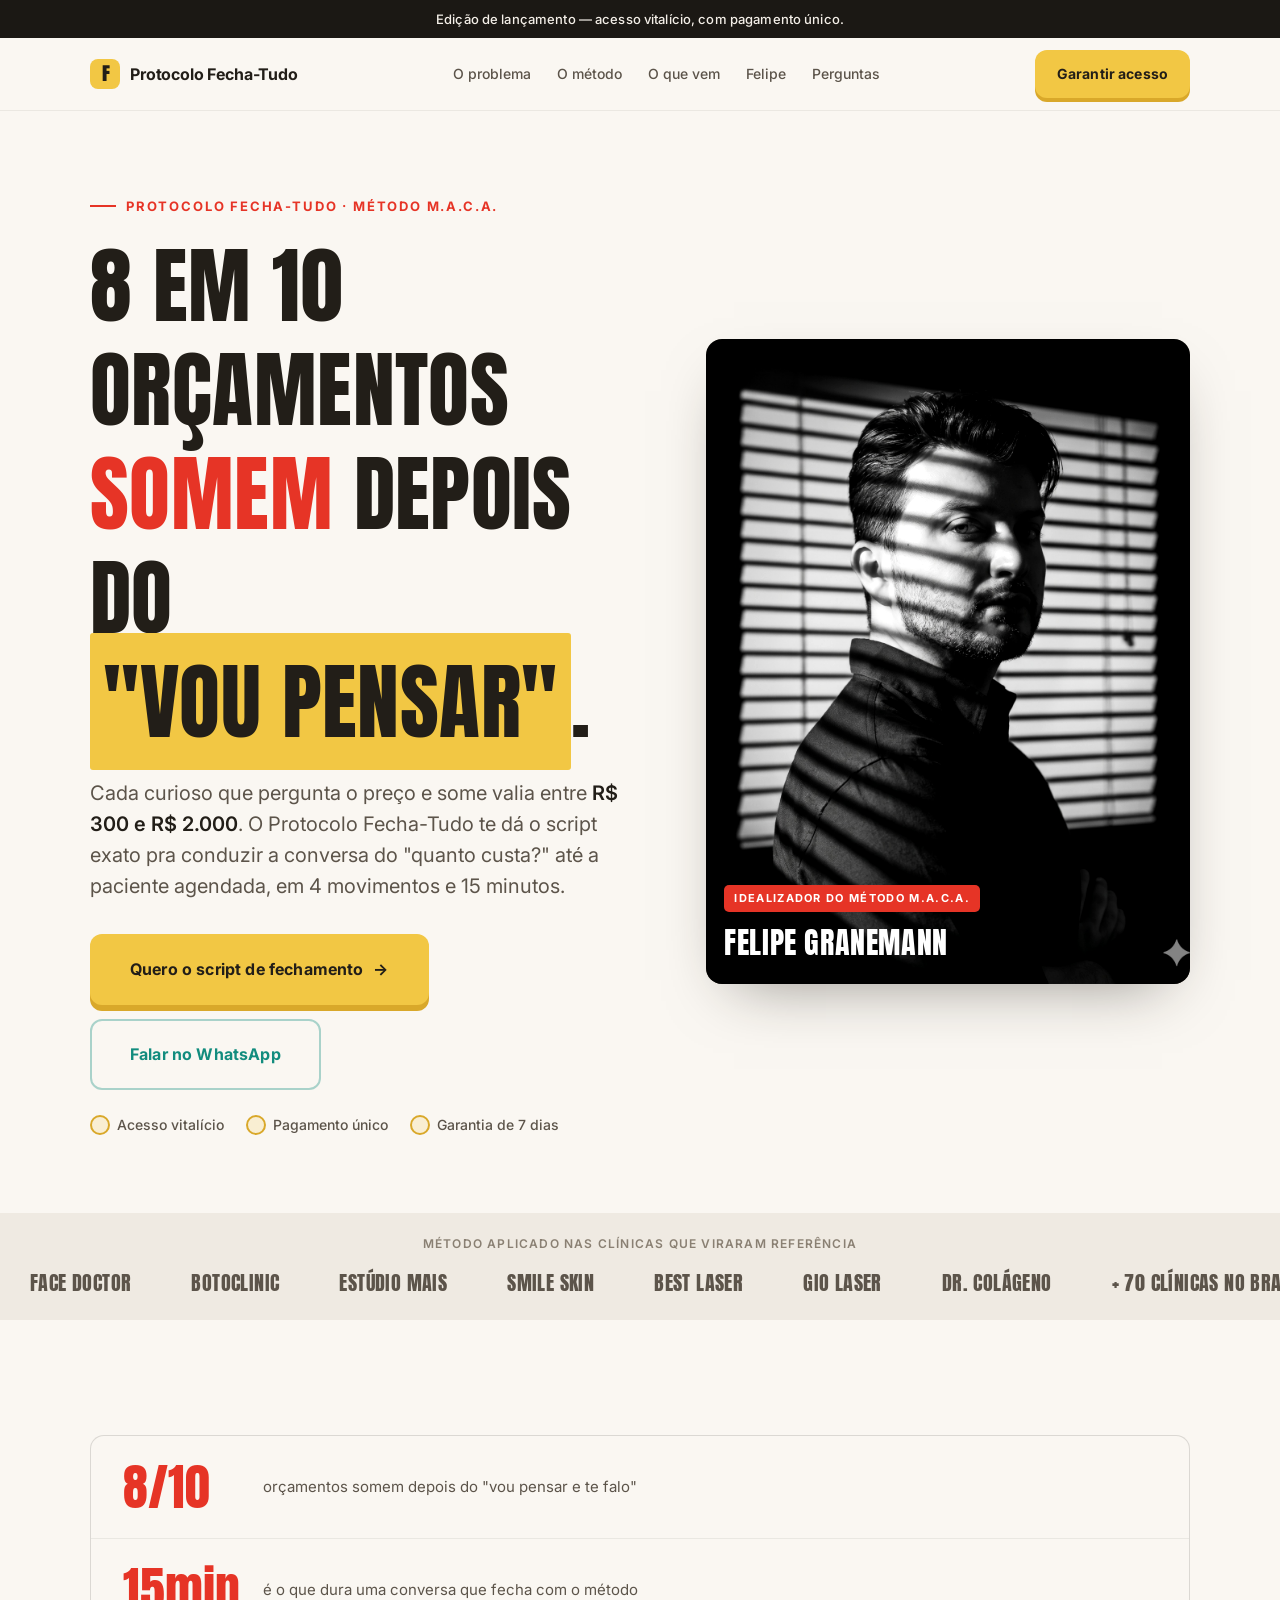
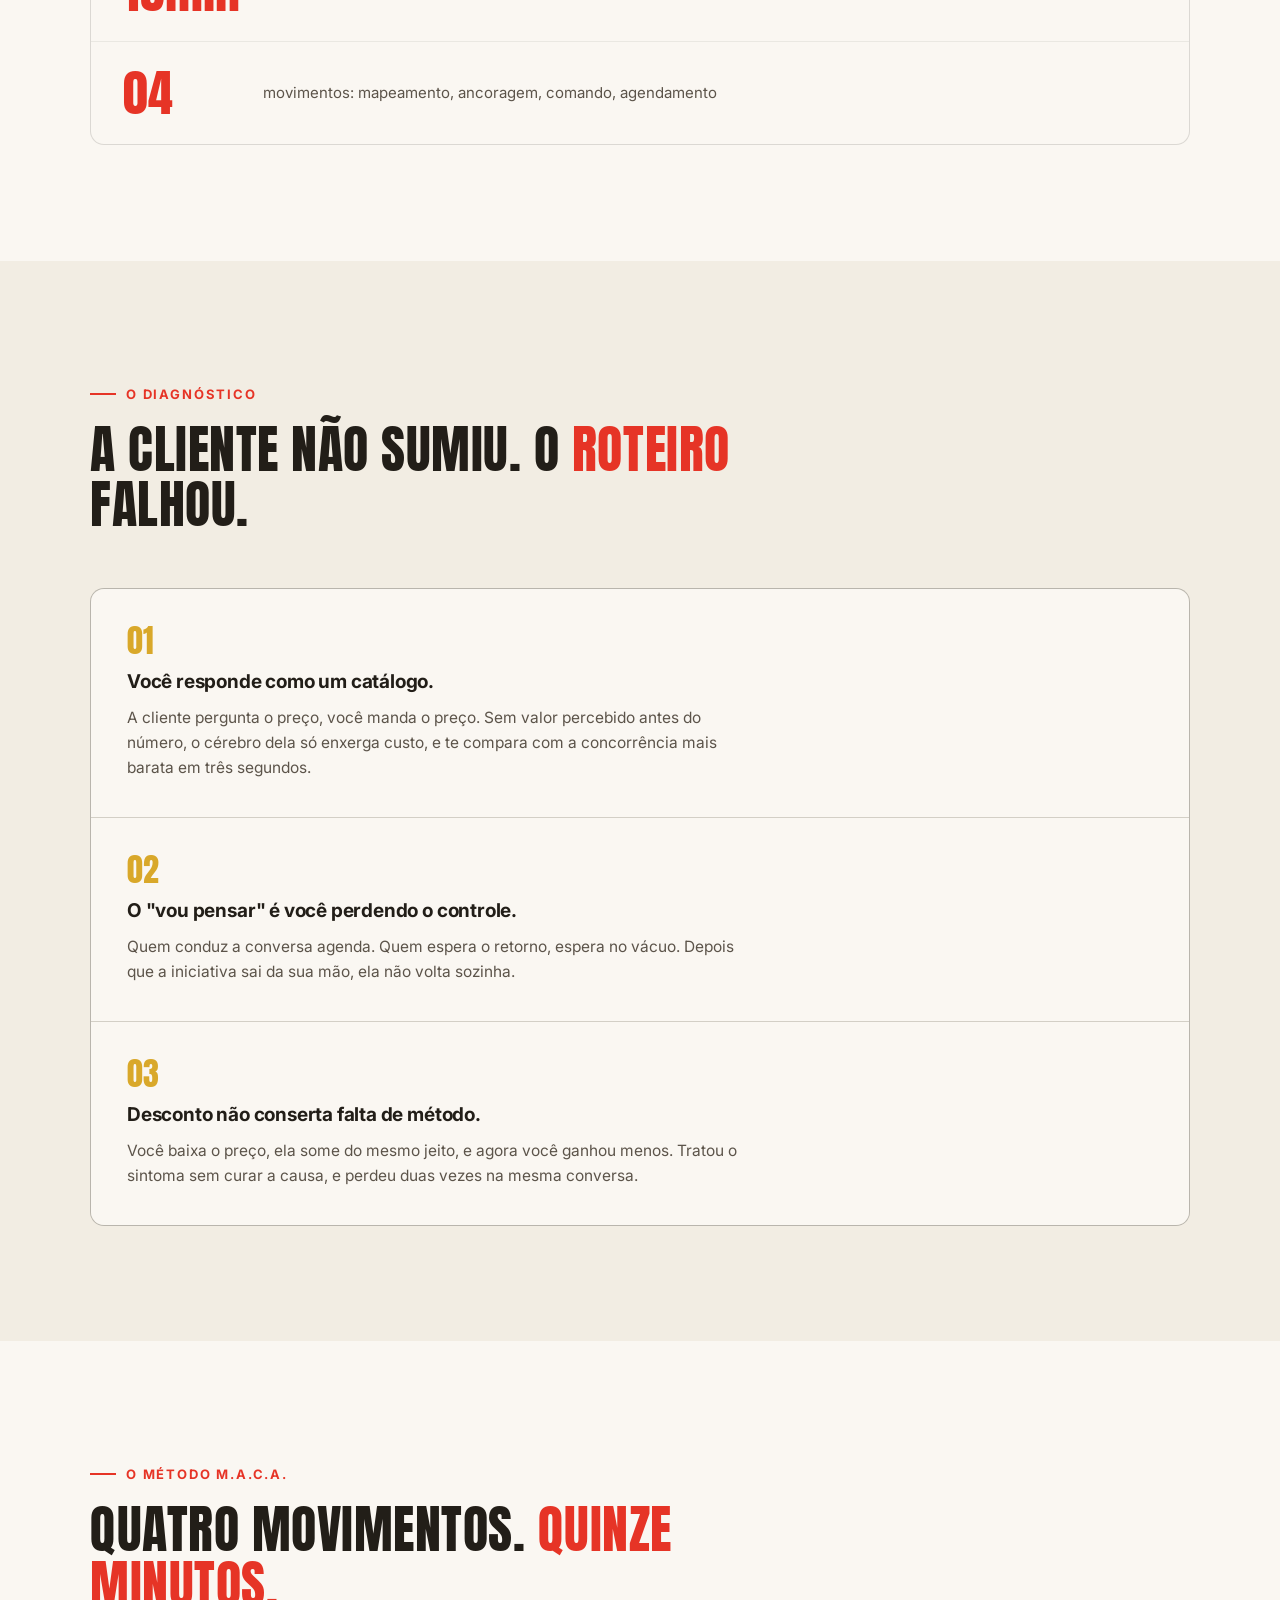
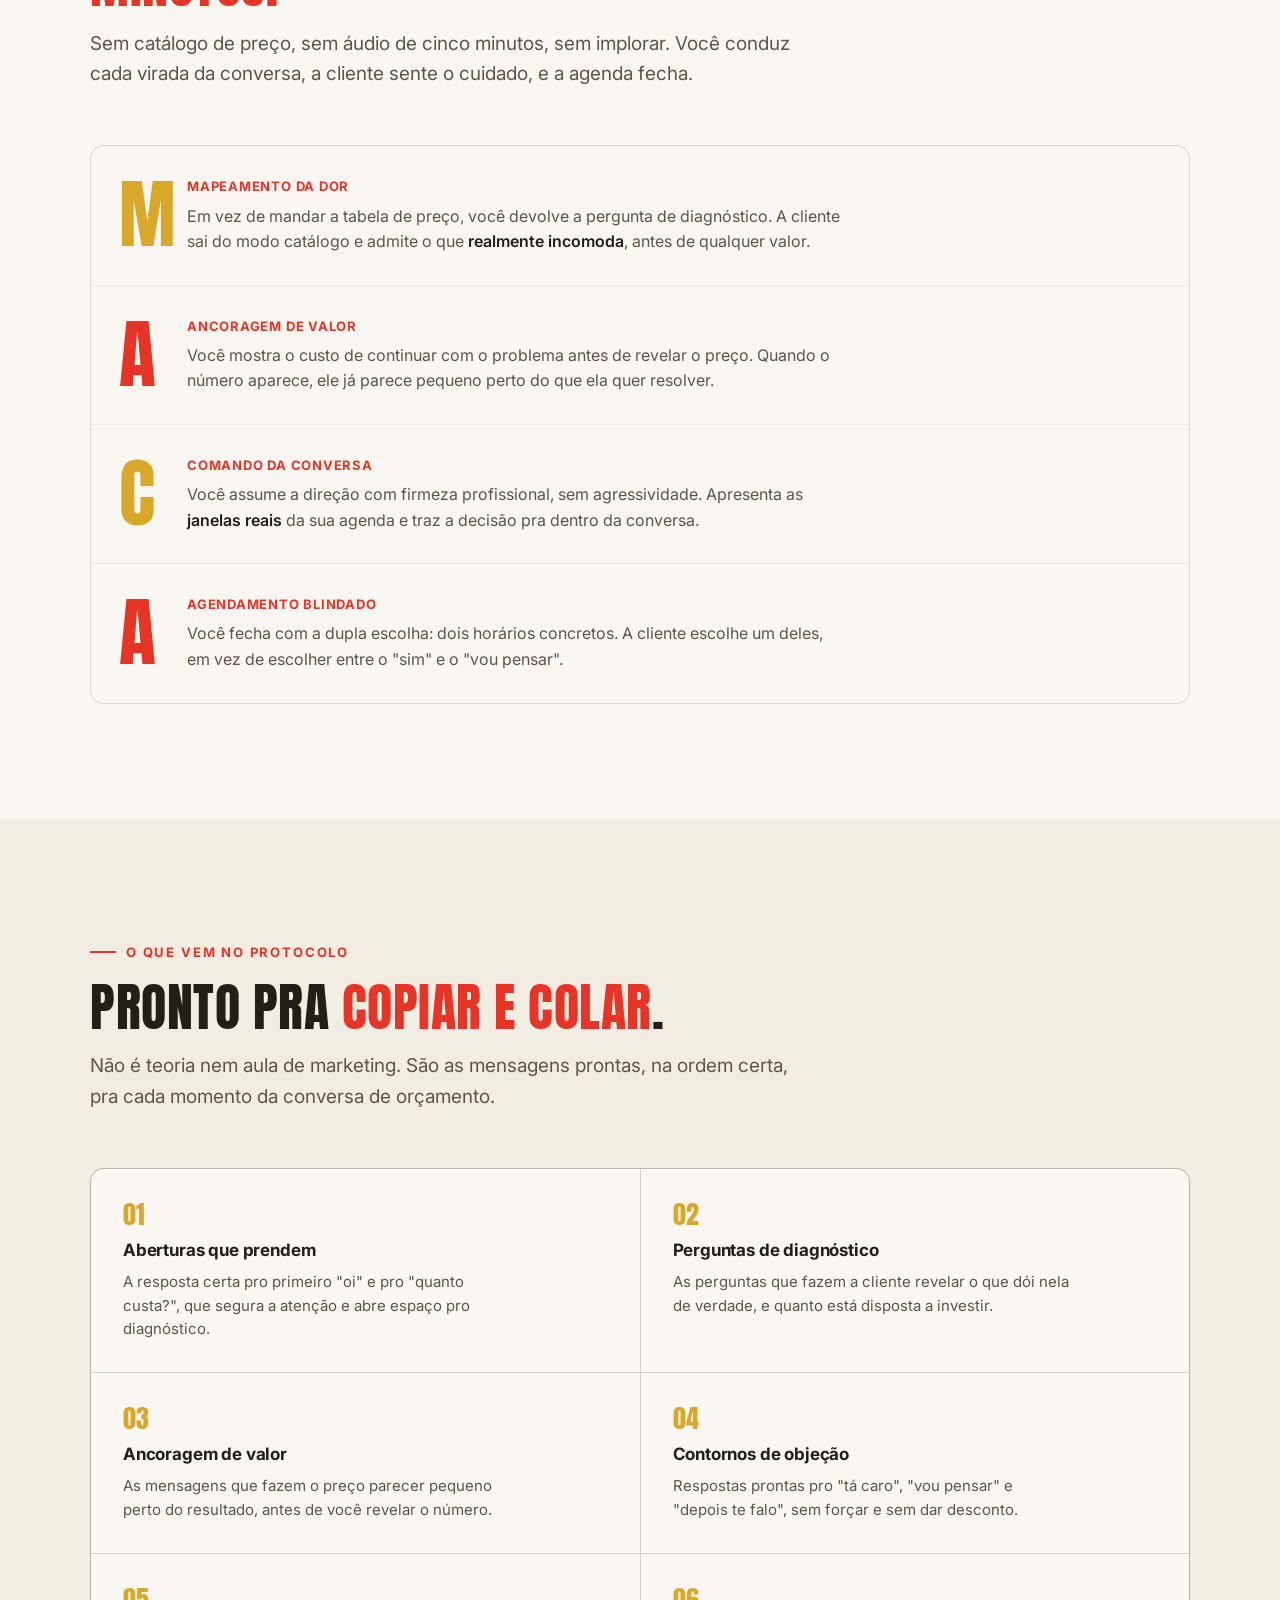
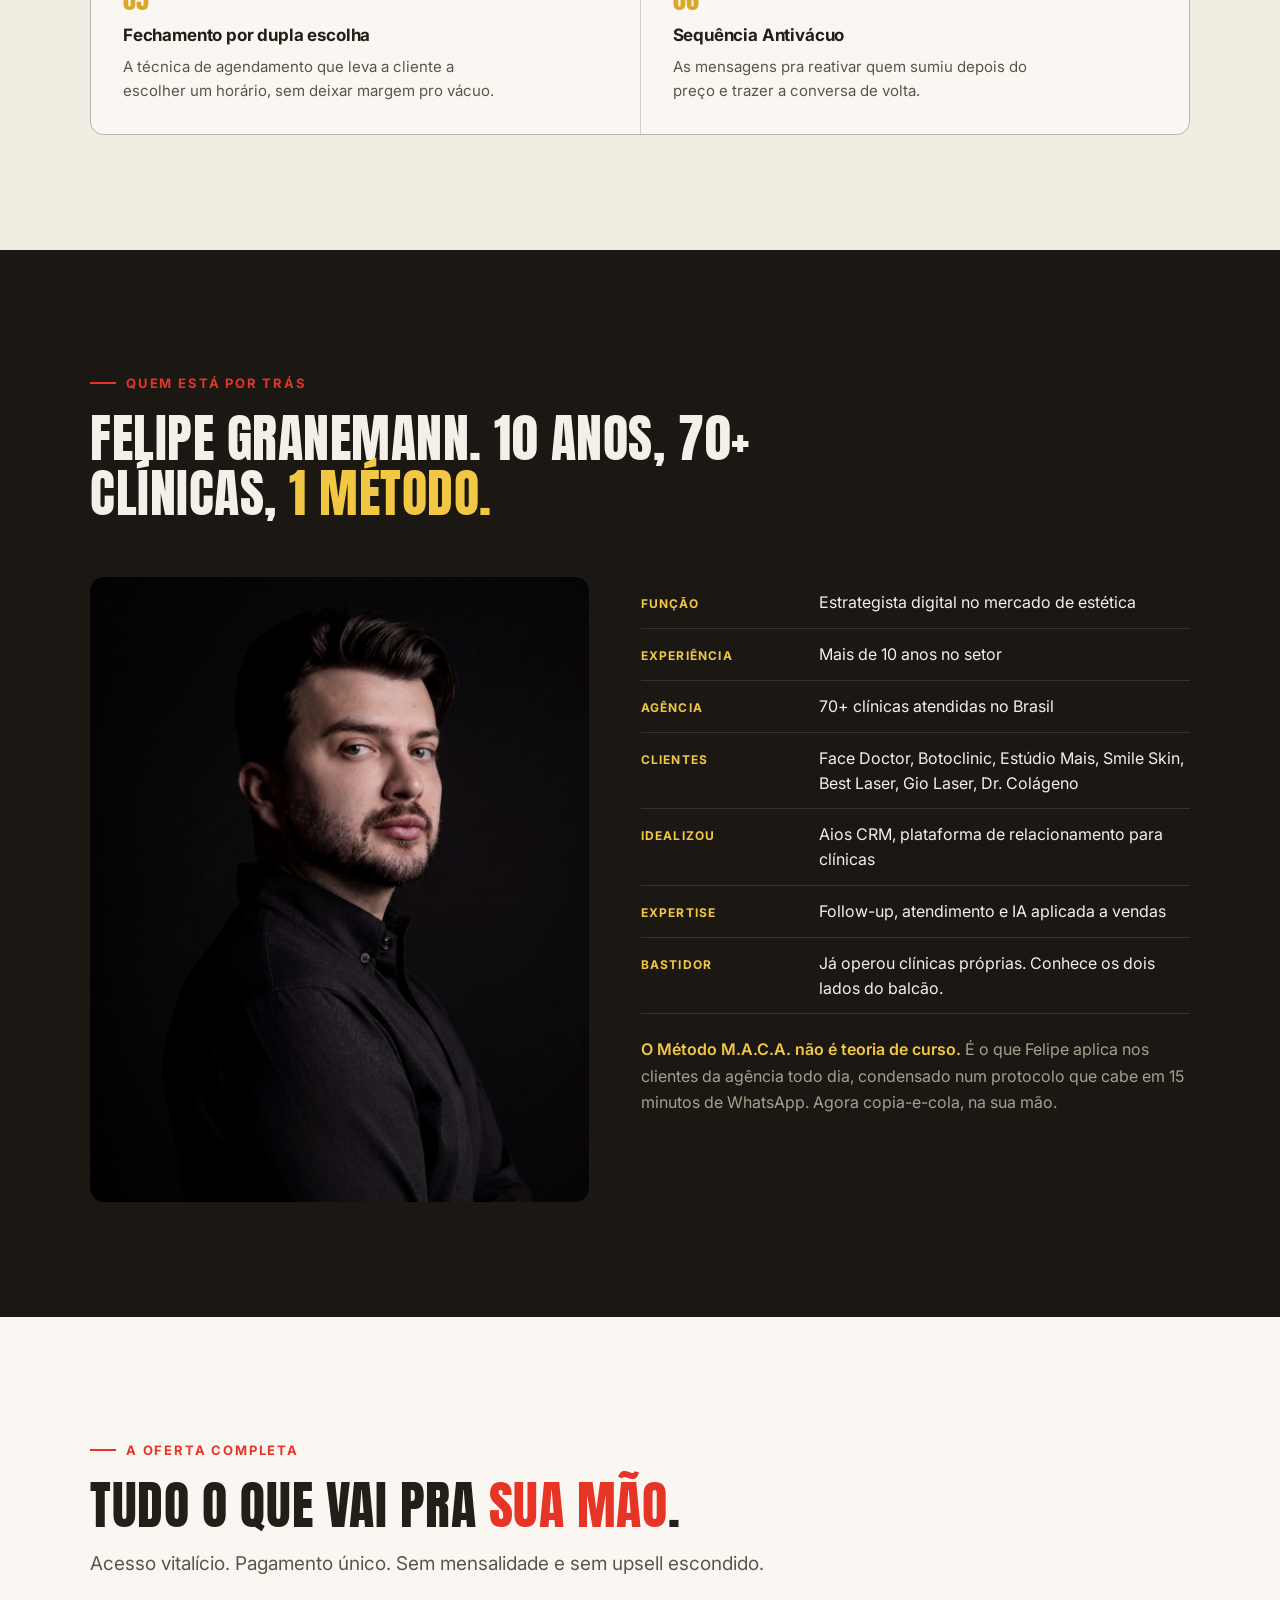
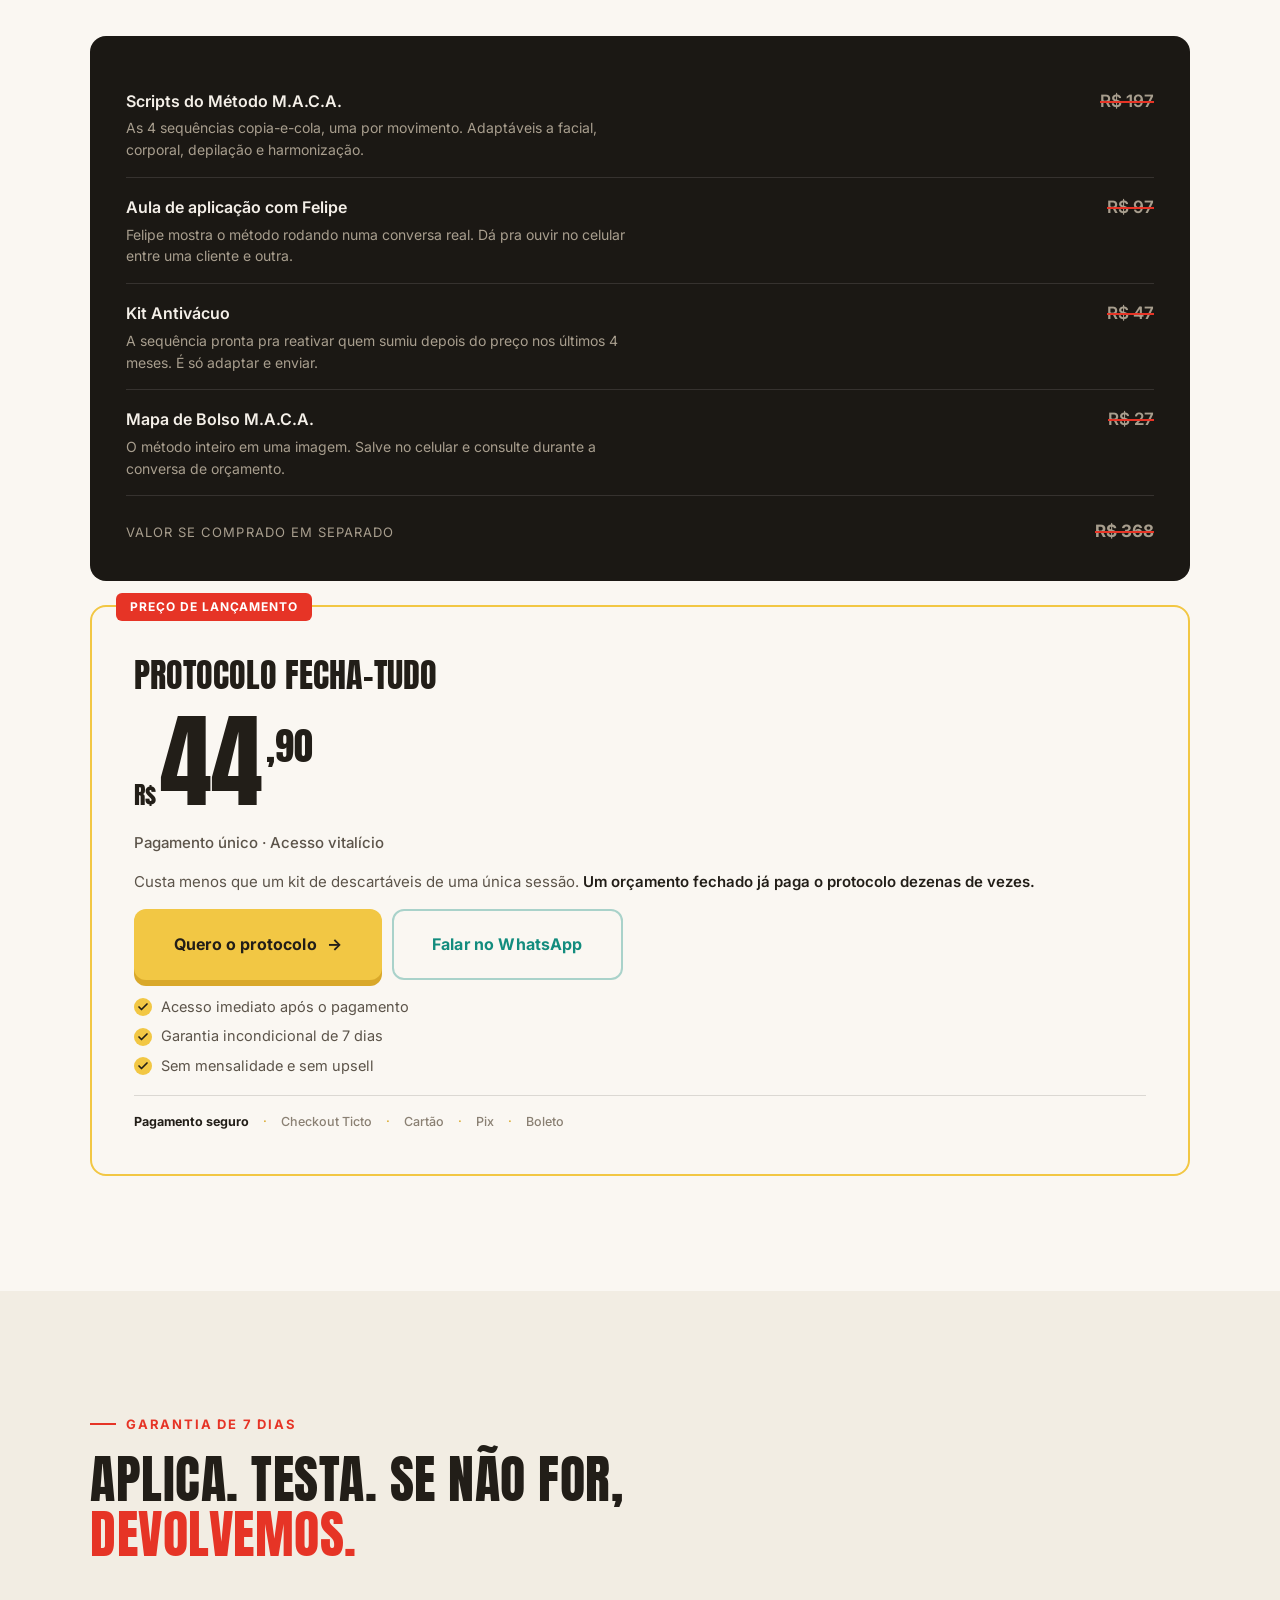
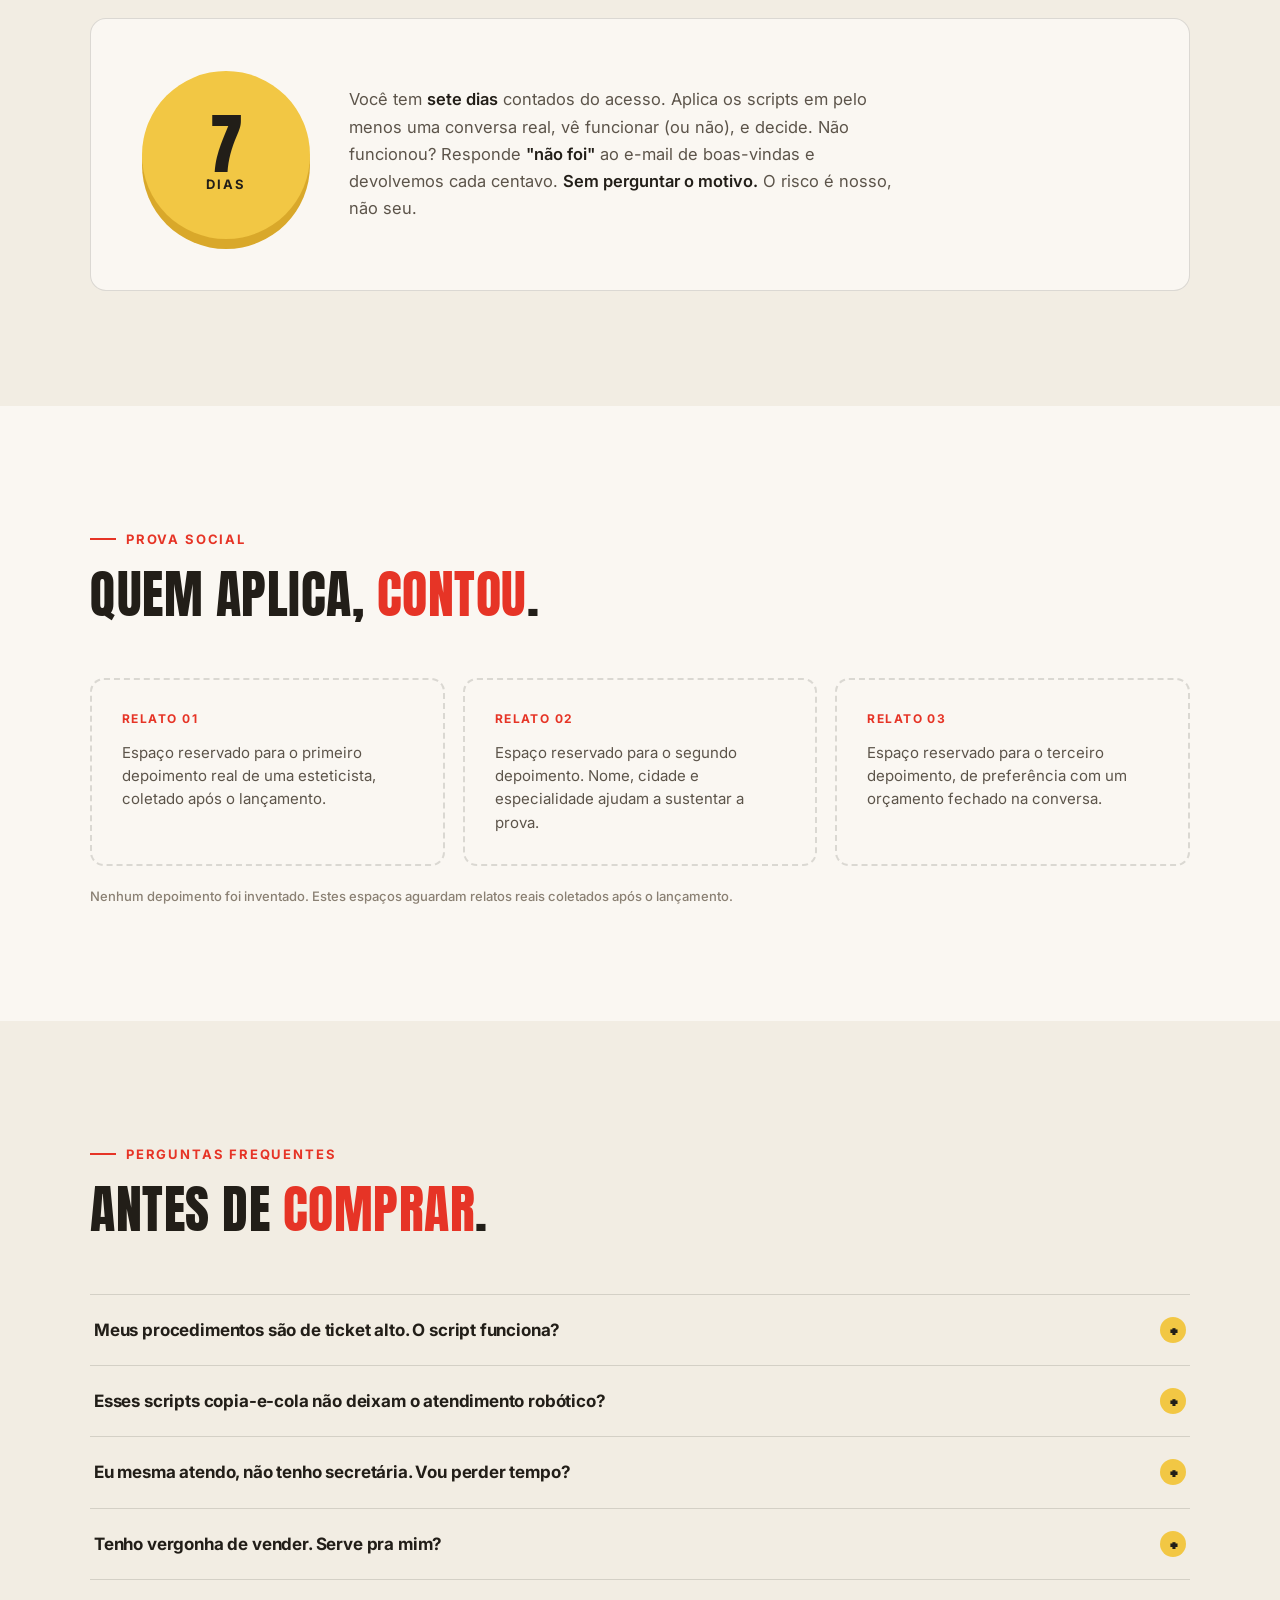
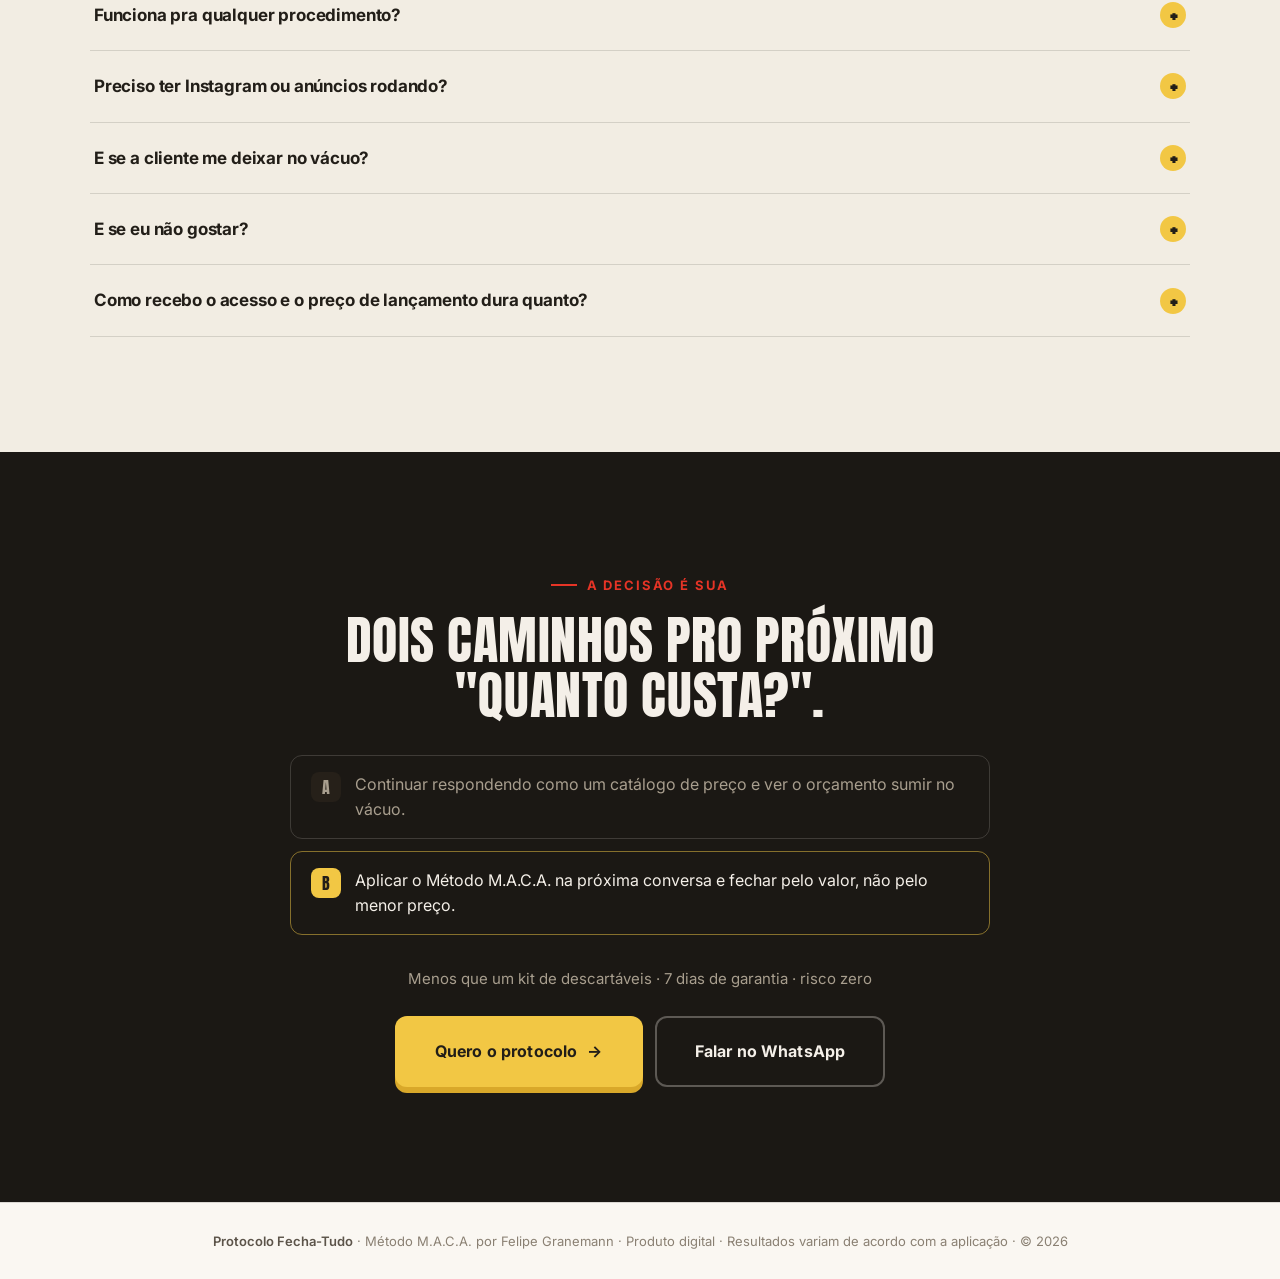
==== commit 2fec2781: "fix: headline pagina1, precos so na oferta, pagina2 sem serifa pagina1: - headline "vou pensar" nao " ====
--- a/pagina1/index.html
+++ b/pagina1/index.html
@@ -225,7 +225,7 @@
   font-family: 'Anton', sans-serif;
   font-weight: 400;
   font-size: clamp(40px, 7vw, 84px);
-  line-height: 1.1;
+  line-height: 1.24;
   letter-spacing: 0.005em;
   text-transform: uppercase;
   color: var(--ink);
@@ -234,9 +234,9 @@
 .display mark {
   background: var(--accent);
   color: var(--ink);
-  padding: 0.04em 0.14em;
-  box-decoration-break: clone;
-  -webkit-box-decoration-break: clone;
+  padding: 0.06em 0.16em;
+  border-radius: 3px;
+  white-space: nowrap;
 }
 
 .h2 {
@@ -881,7 +881,7 @@
 <a href="#oferta" class="skip-link">Pular para a oferta</a>
 
 <div class="announce">
-  Edição de lançamento — <strong>R$ 44,90</strong> à vista, com acesso vitalício.
+  Edição de lançamento — acesso vitalício, com pagamento único.
 </div>
 
 <header class="topbar" role="banner">
@@ -927,7 +927,7 @@
              class="btn btn--primary btn--xl"
              data-event="cta_click"
              data-position="hero"
-             aria-label="Quero o script de fechamento por R$ 44,90">
+             aria-label="Quero o script de fechamento">
             Quero o script de fechamento <span class="btn__arrow" aria-hidden="true">→</span>
           </a>
           <a href="https://wa.me/5515981730591?text=Ol%C3%A1%2C%20quero%20saber%20mais%20sobre%20o%20Protocolo%20Fecha-Tudo"
@@ -1311,8 +1311,8 @@
         <div class="faq__a">São 7 dias de garantia incondicional. Aplica, testa numa conversa real. Se não fizer sentido, responde "não foi" ao e-mail de boas-vindas e devolvemos 100%, sem perguntar o motivo.</div>
       </details>
       <details class="faq__item">
-        <summary class="faq__q">Como recebo o acesso e o preço de R$ 44,90 dura quanto?<span class="faq__sign" aria-hidden="true">+</span></summary>
-        <div class="faq__a">Acesso imediato após a confirmação do pagamento, com tudo baixável na área de membros. R$ 44,90 é o preço de lançamento: sem timer falso, mas o valor sobe quando o lote inicial de cadastros esgotar. Quem entra agora trava o preço e mantém o acesso vitalício.</div>
+        <summary class="faq__q">Como recebo o acesso e o preço de lançamento dura quanto?<span class="faq__sign" aria-hidden="true">+</span></summary>
+        <div class="faq__a">Acesso imediato após a confirmação do pagamento, com tudo baixável na área de membros. O preço de lançamento não tem timer falso, mas sobe quando o lote inicial de cadastros esgotar. Quem entra agora trava o valor e mantém o acesso vitalício.</div>
       </details>
     </div>
   </div>
@@ -1335,15 +1335,15 @@
         </div>
       </div>
 
-      <div class="exit__line">R$ 44,90 · menos que um kit de descartáveis · 7 dias de garantia · risco zero</div>
+      <div class="exit__line">Menos que um kit de descartáveis · 7 dias de garantia · risco zero</div>
 
       <div class="exit__buttons">
         <a href="https://checkout.ticto.app/OCC46FBCB"
            class="btn btn--primary btn--xl"
            data-event="cta_click"
            data-position="fechamento"
-           aria-label="Quero o protocolo por R$ 44,90">
-          Quero o protocolo · R$ 44,90 <span class="btn__arrow" aria-hidden="true">→</span>
+           aria-label="Quero o protocolo">
+          Quero o protocolo <span class="btn__arrow" aria-hidden="true">→</span>
         </a>
         <a href="https://wa.me/5515981730591?text=Ol%C3%A1%2C%20quero%20saber%20mais%20sobre%20o%20Protocolo%20Fecha-Tudo"
            class="btn btn--light-ghost btn--xl"
@@ -1365,7 +1365,7 @@
 
 <div class="sticky-cta" id="stickyCta" aria-hidden="true">
   <div class="sticky-cta__txt">
-    <strong>R$ 44,90</strong>
+    <strong>Protocolo Fecha-Tudo</strong>
     Pagamento único · 7 dias de garantia
   </div>
   <a href="https://checkout.ticto.app/OCC46FBCB"
